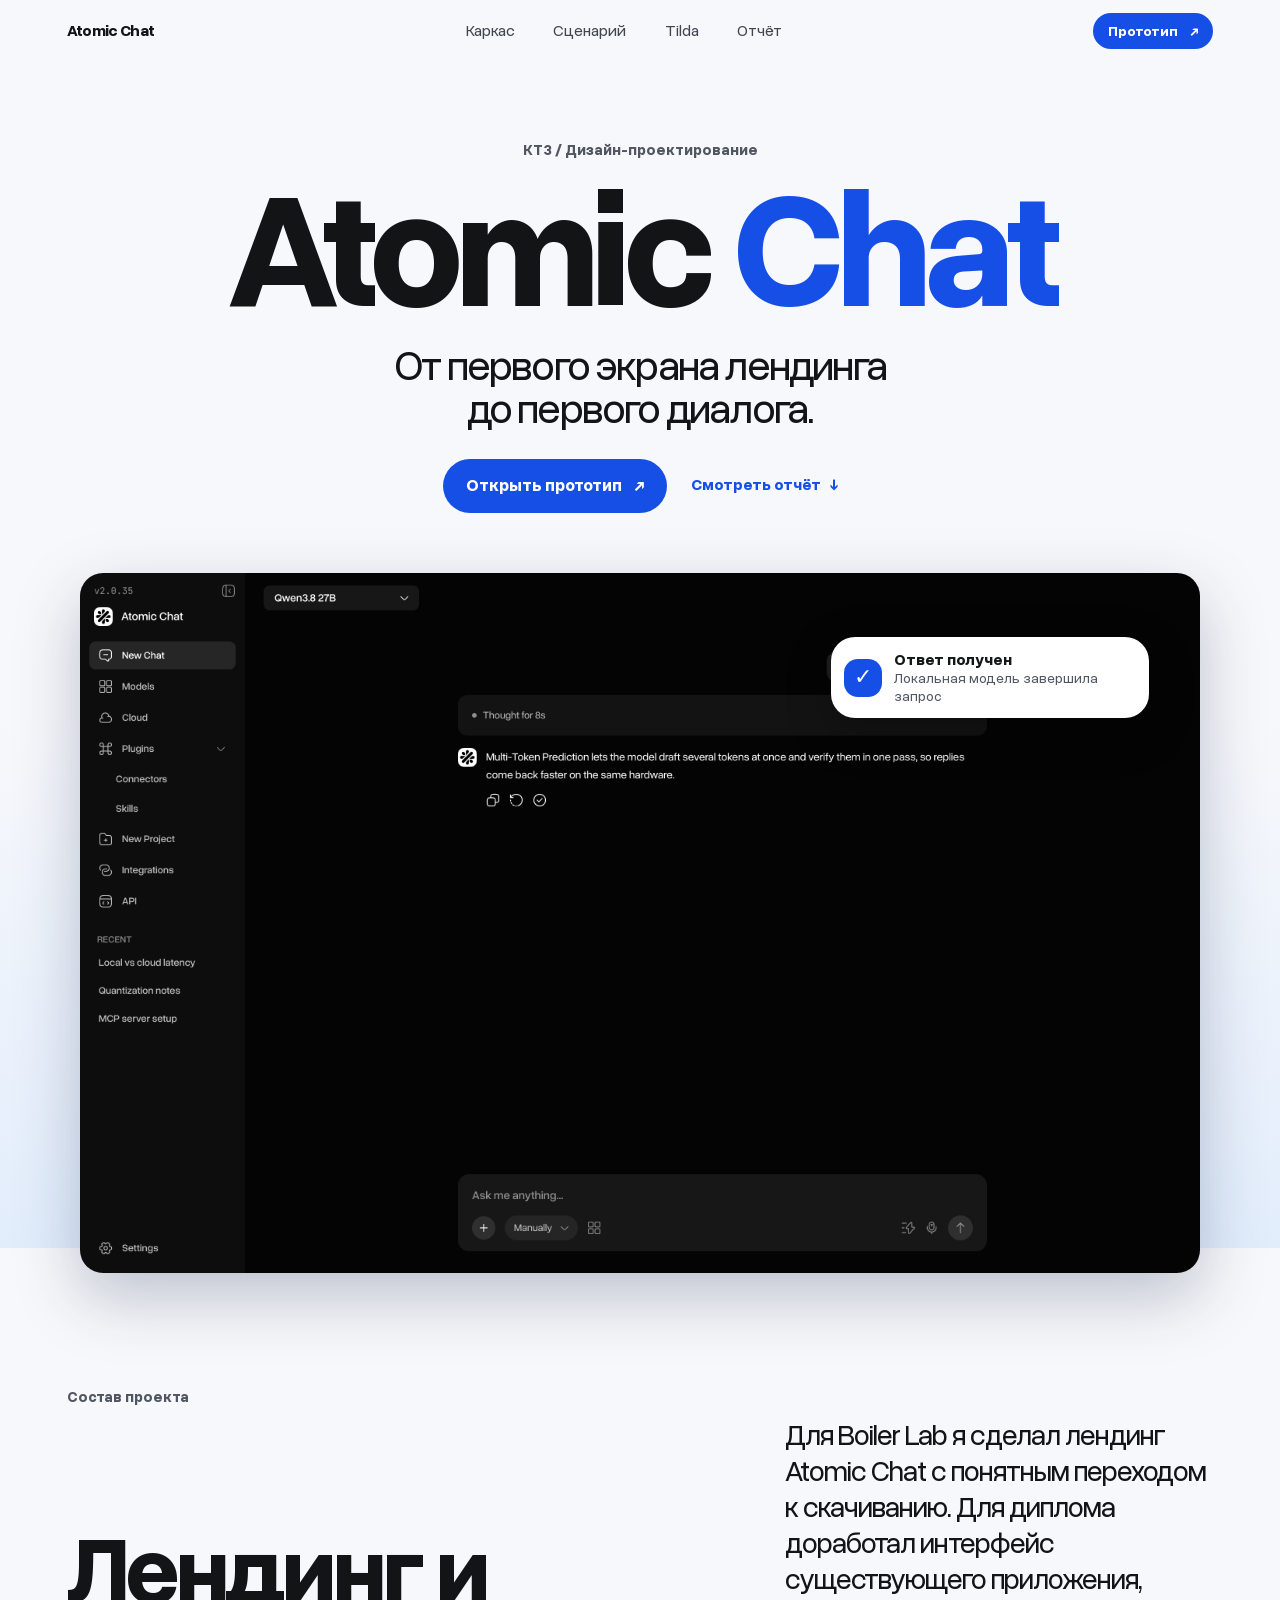
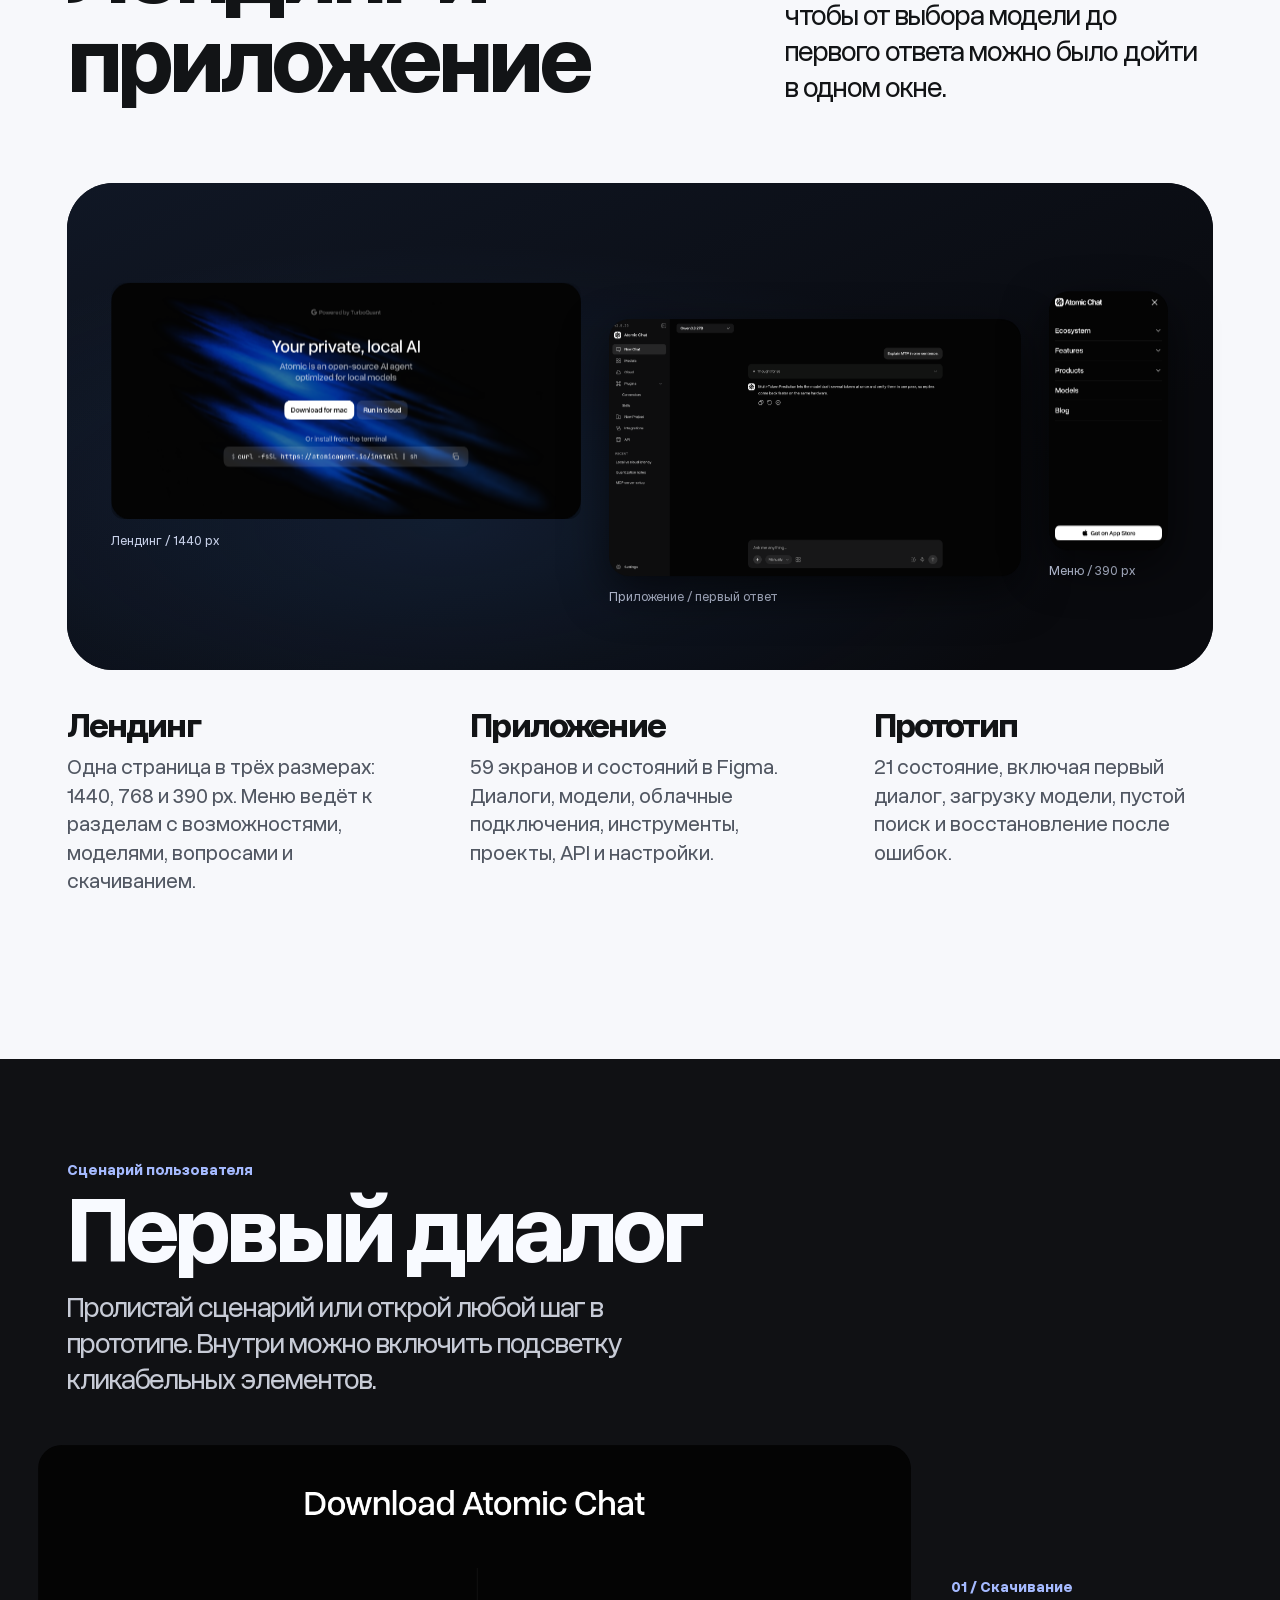
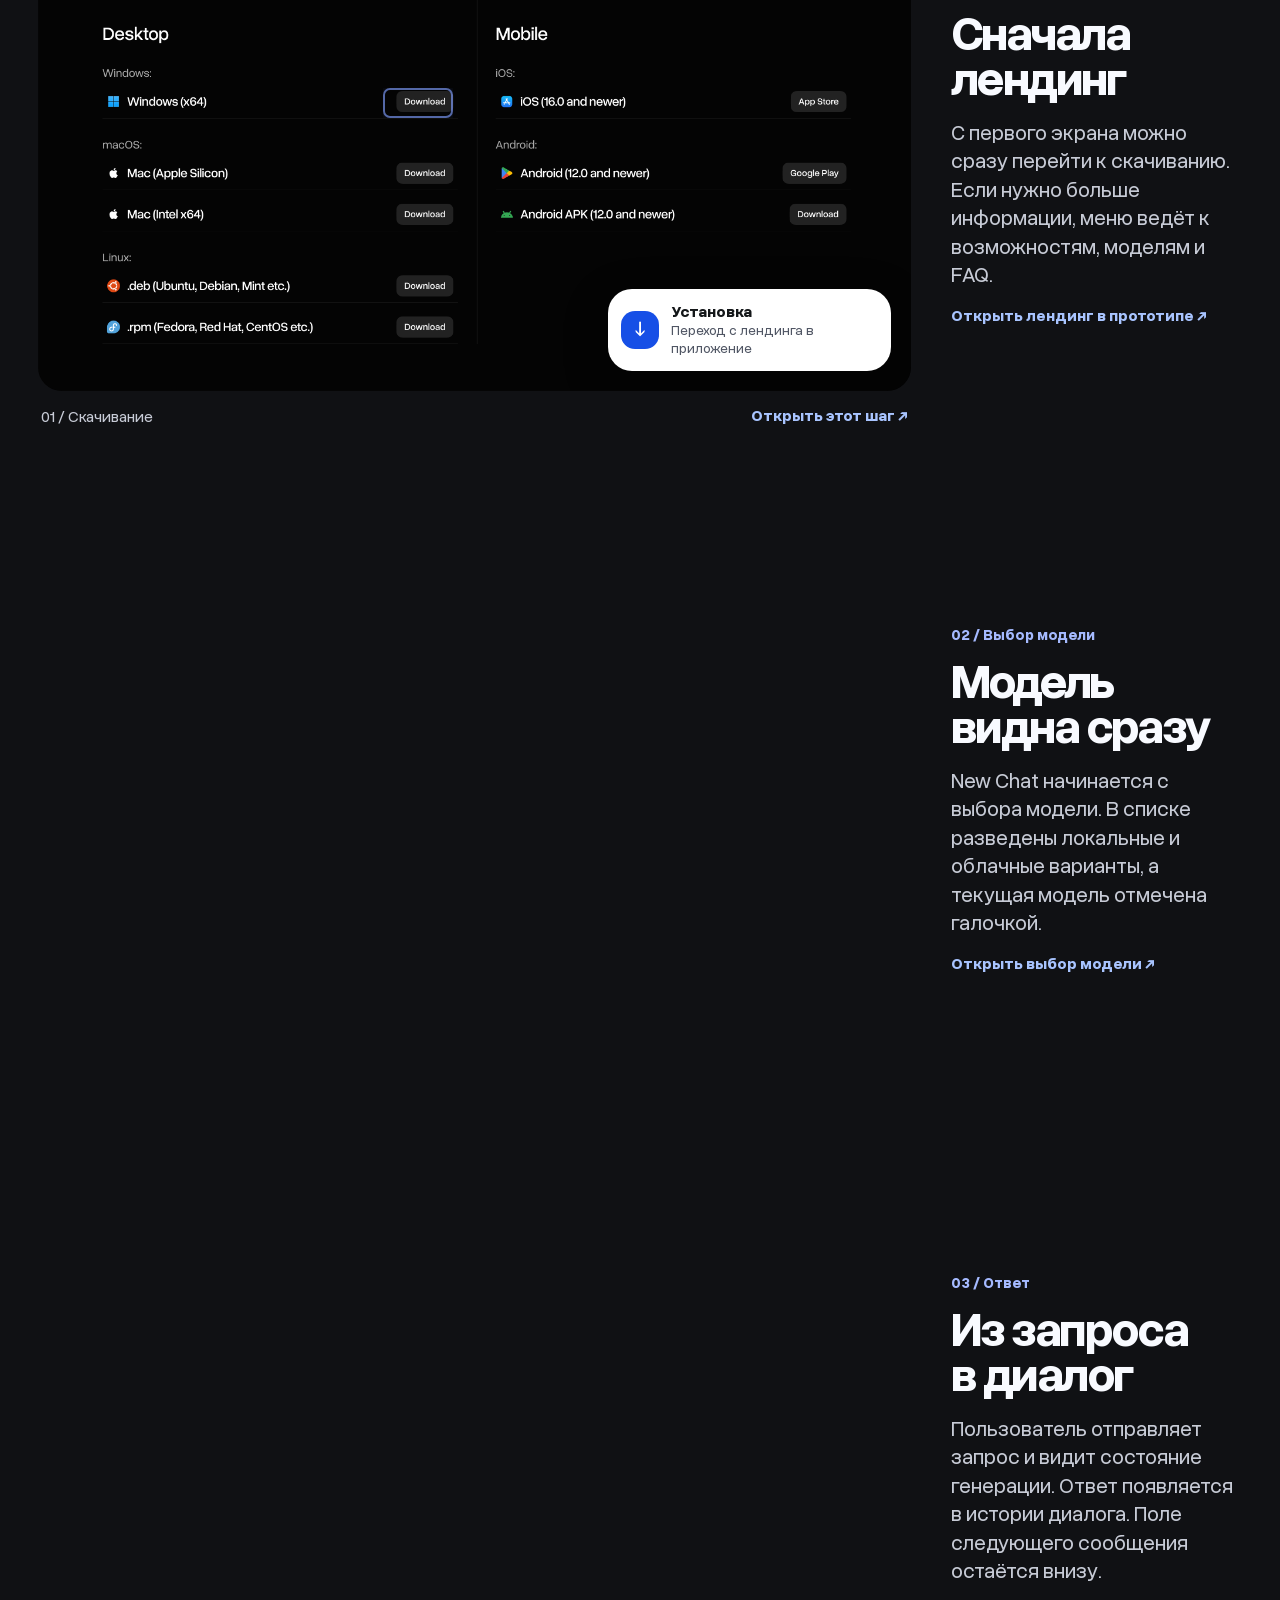
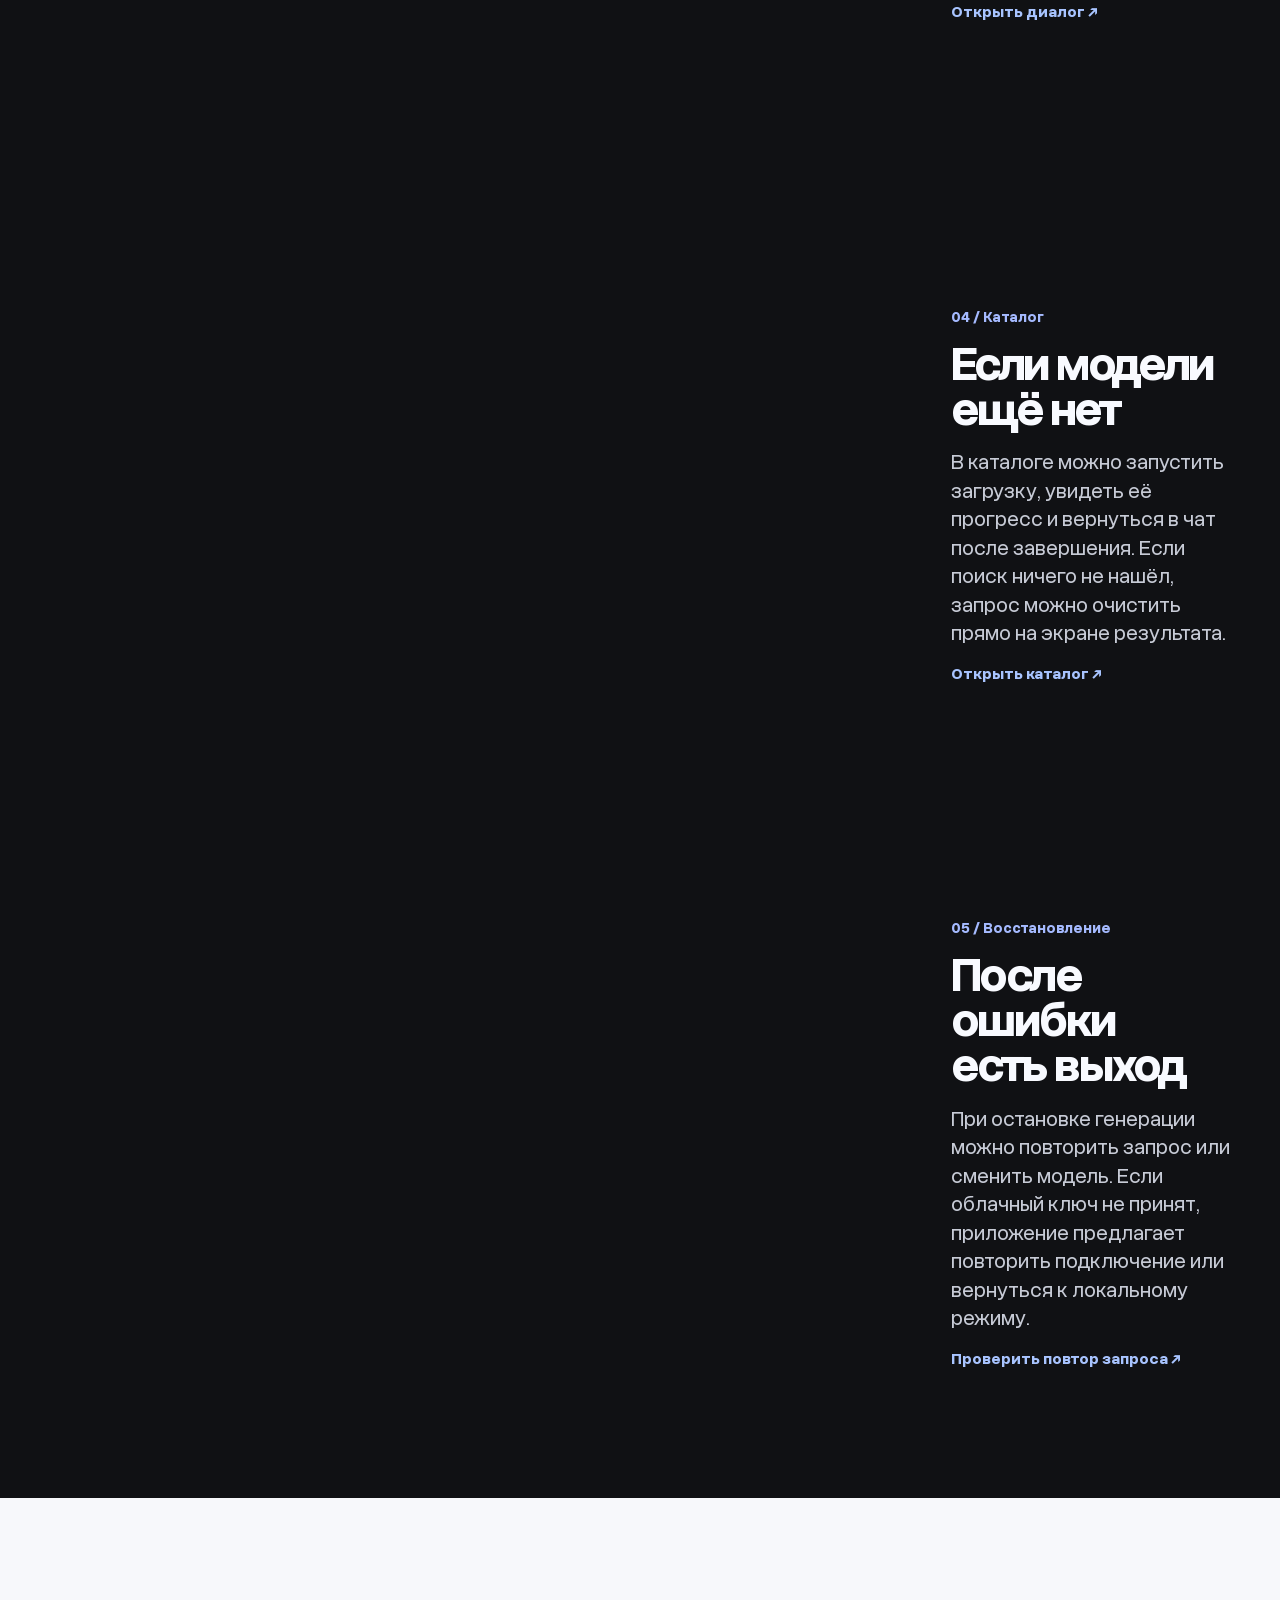
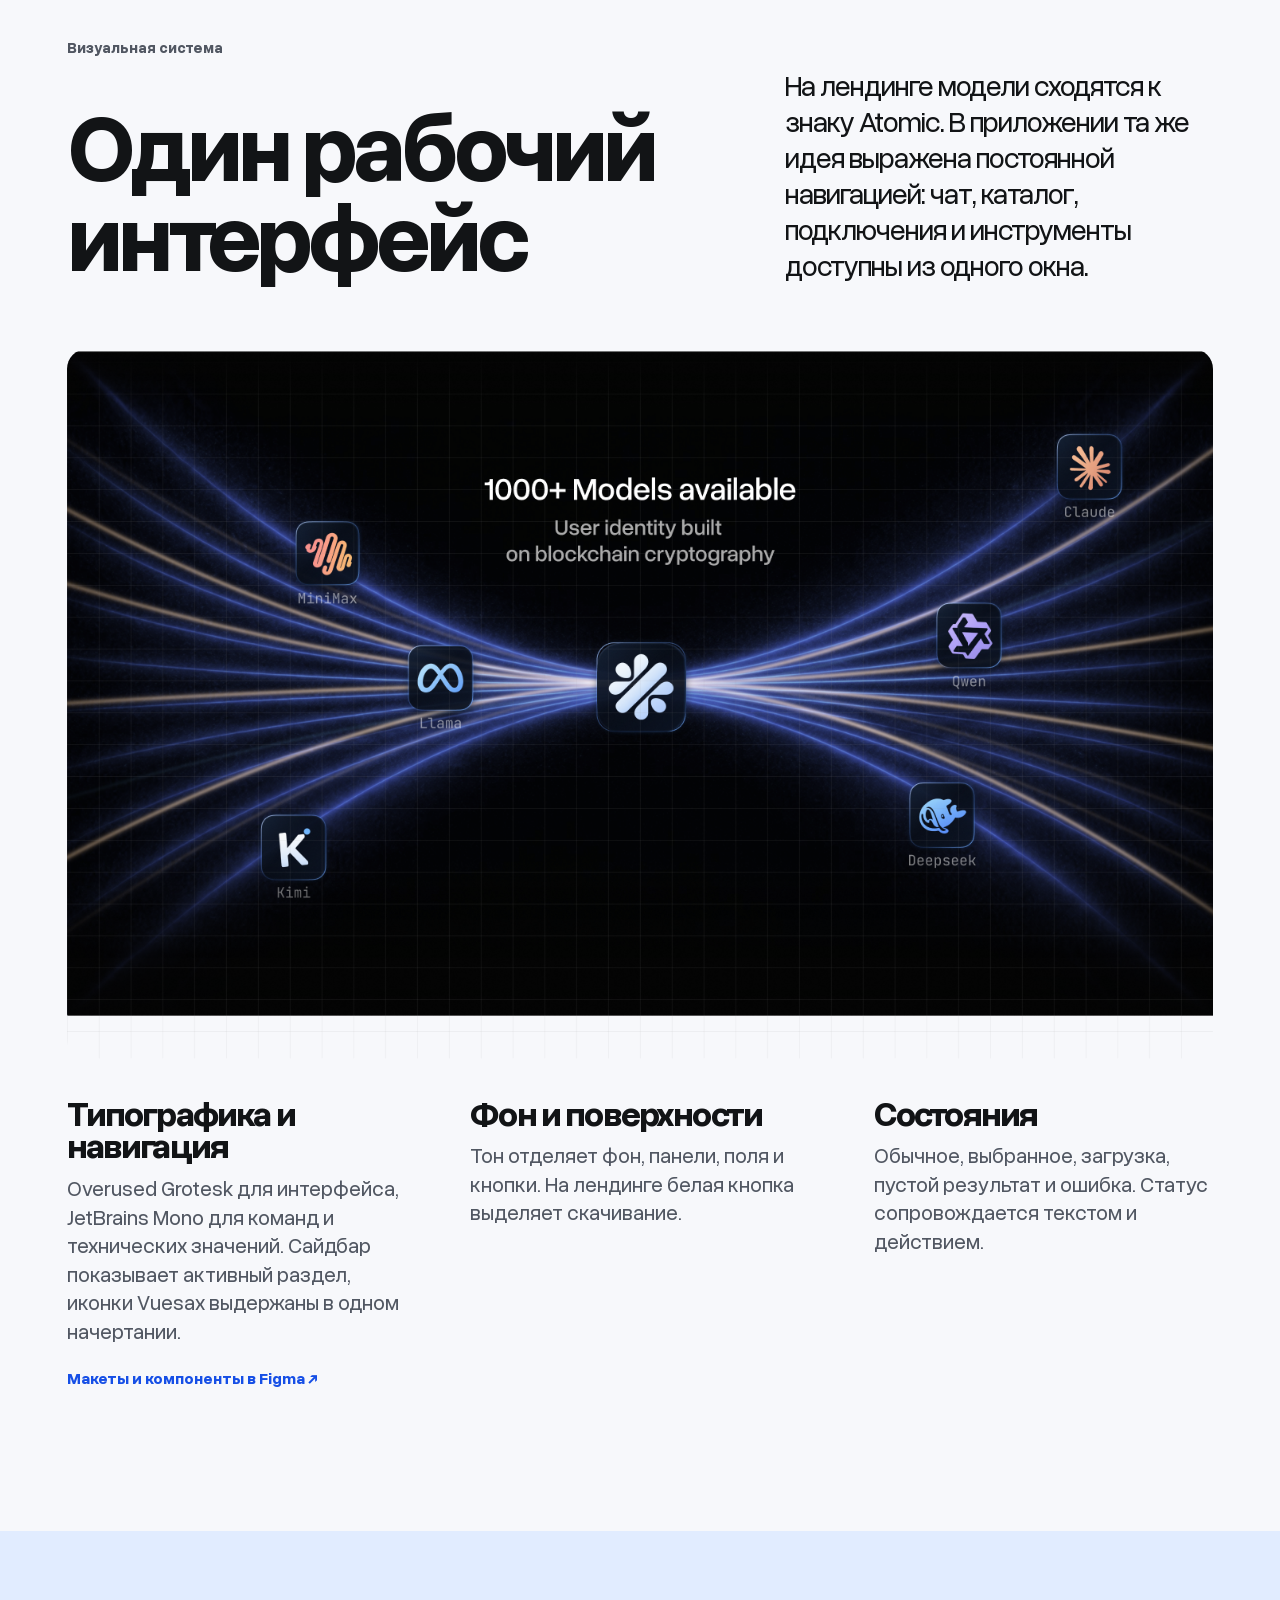
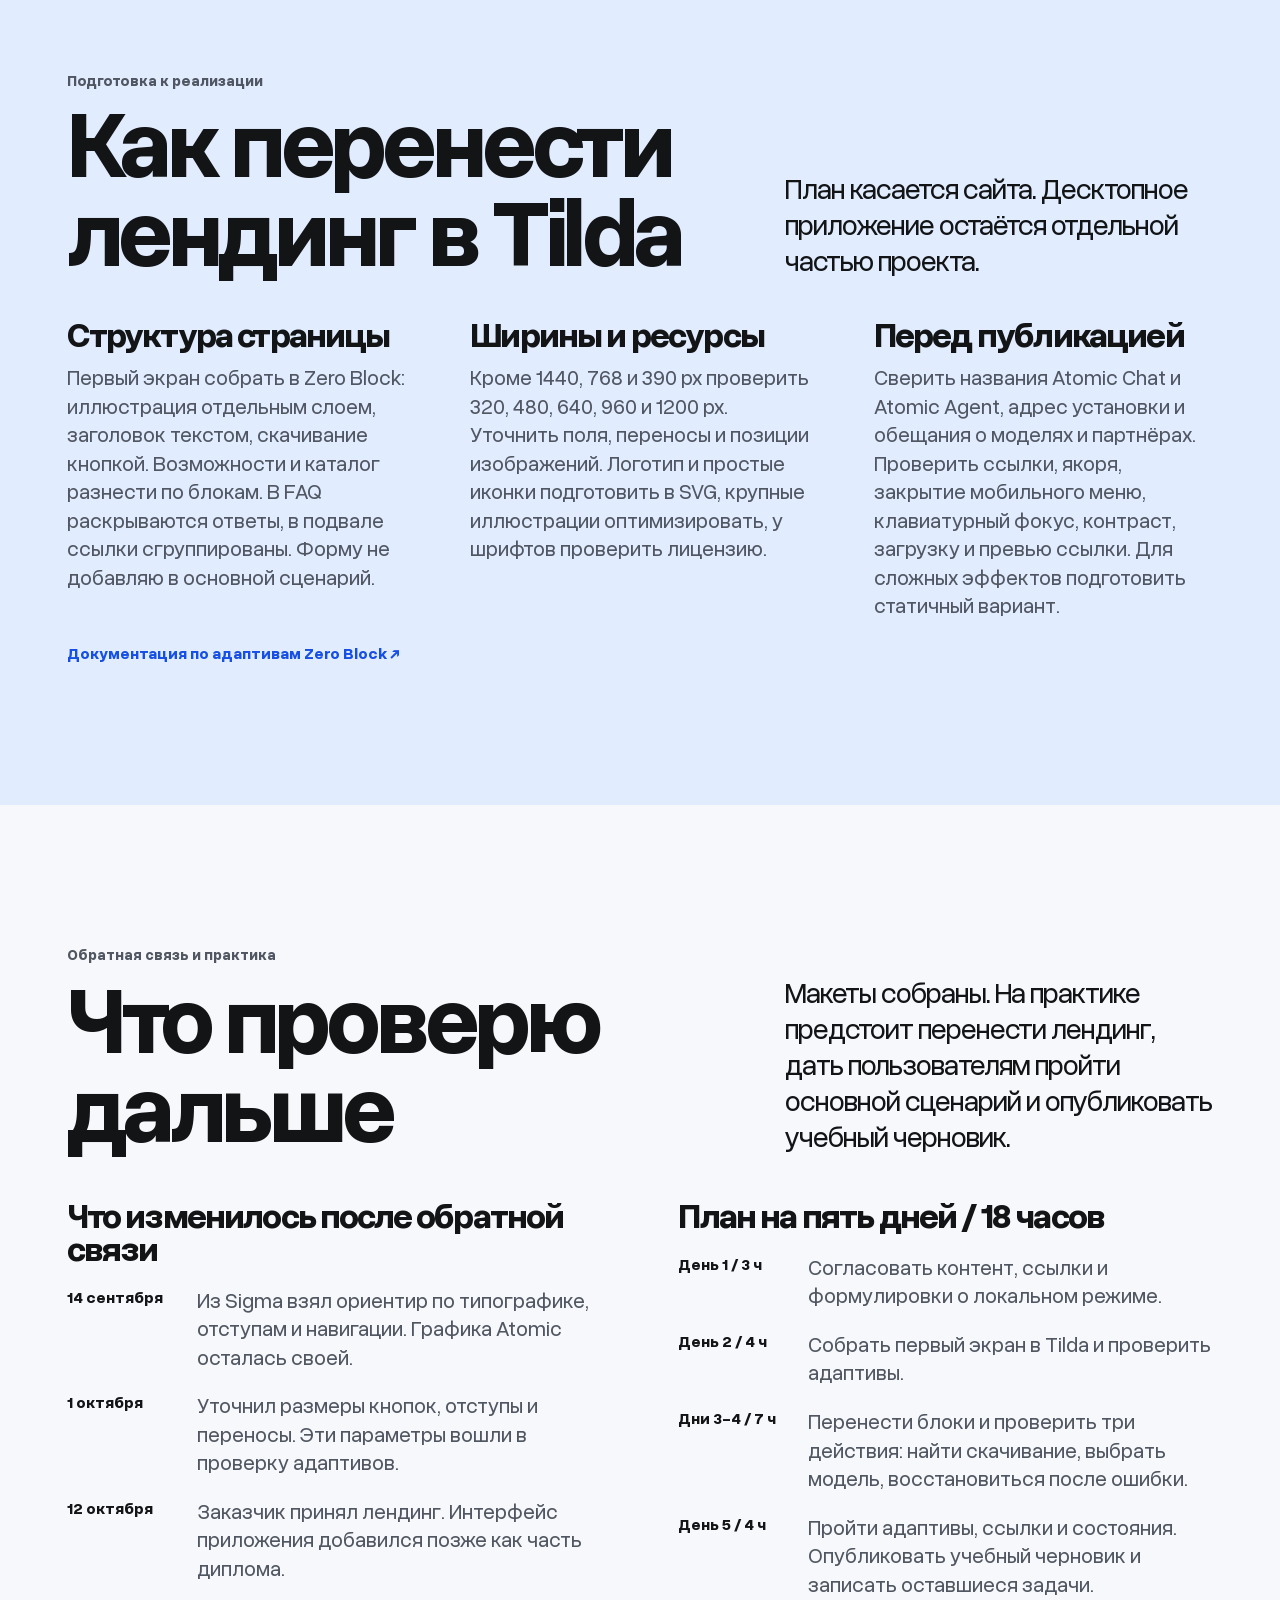
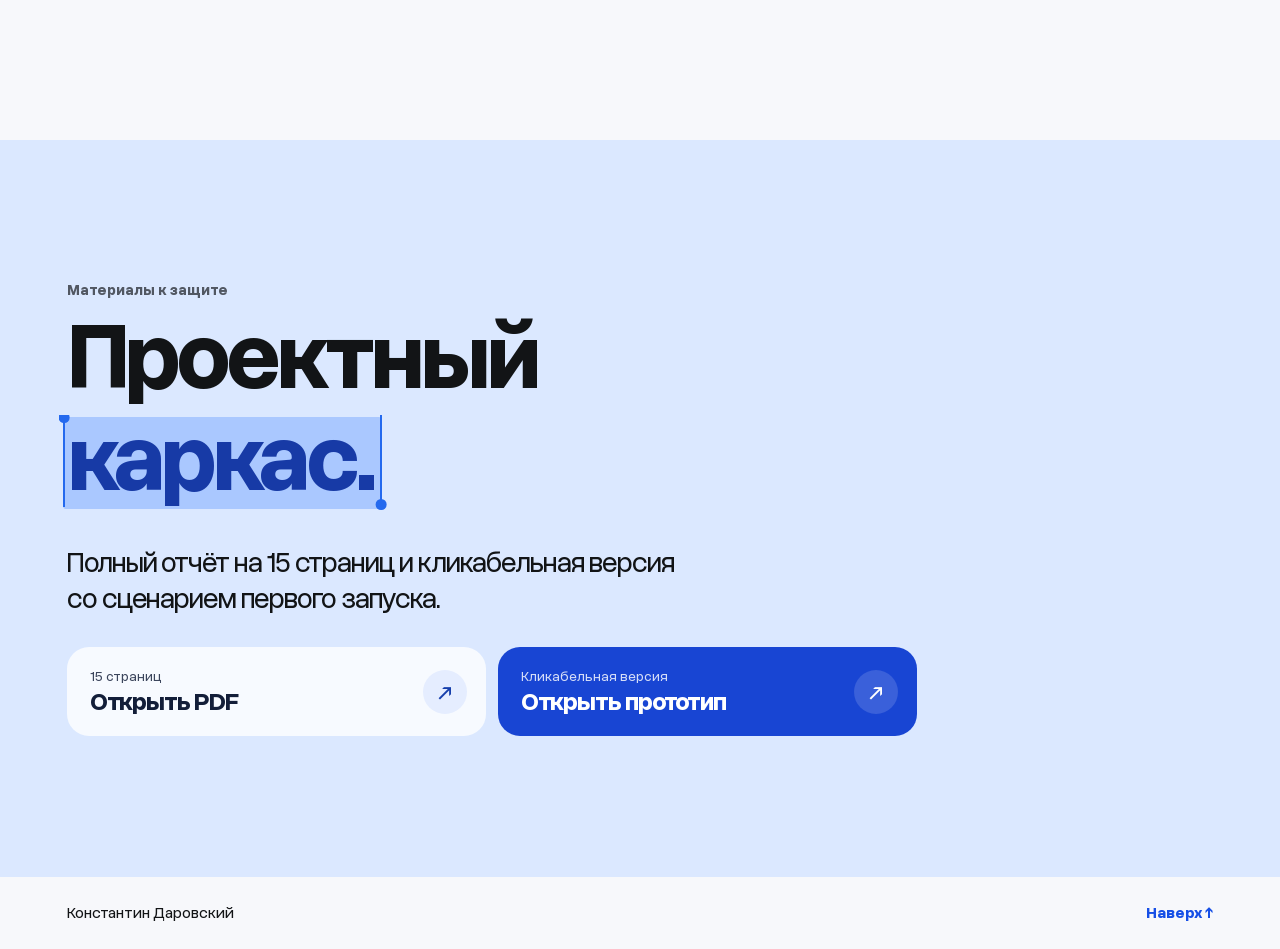
==== index.html @ bf4ca674 "Publish Atomic Chat KT3" ====
<!doctype html>
<html lang="ru">
<head>
<meta charset="utf-8">
<meta name="viewport" content="width=device-width,initial-scale=1">
<meta name="theme-color" content="#f7f8fb">
<meta name="description" content="Проектный каркас Atomic Chat. Дизайн лендинга, интерфейса и сценария первого диалога.">
<title>Atomic Chat — проектный каркас</title>
<link rel="icon" href="media/icon.png" type="image/png">
<link rel="stylesheet" href="story.css?v=3">
<script src="story.js?v=3" defer></script>
</head>
<body>
<header class="bar">
  <div class="wrap bar-inner">
    <a href="#top" class="wordmark">Atomic Chat</a>
    <nav aria-label="Главы отчёта">
      <a href="#project">Каркас</a>
      <a href="#scenario">Сценарий</a>
      <a href="#tilda">Tilda</a>
      <a href="#report">Отчёт</a>
    </nav>
    <a class="pill small" href="prototype/">Прототип <span aria-hidden="true">↗</span></a>
  </div>
  <div class="progress" aria-hidden="true"></div>
</header>
<main id="top">
  <section class="hero" aria-labelledby="hero-title">
    <div class="wrap hero-copy">
      <p class="meta">КТ3 / Дизайн-проектирование</p>
      <h1 id="hero-title"><span class="line"><span>Atomic <em>Chat</em></span></span></h1>
      <p class="hero-description">От первого экрана лендинга<br>до первого диалога.</p>
      <div class="links hero-links"><a class="pill" href="prototype/">Открыть прототип <span aria-hidden="true">↗</span></a><a class="quiet" href="#project">Смотреть отчёт <span aria-hidden="true">↓</span></a></div>
    </div>
    <figure class="hero-screen">
      <a href="prototype/assets/final-04.png" target="_blank" rel="noopener" aria-label="Открыть экран диалога в исходном размере"><img src="prototype/assets/final-04.png" width="1440" height="900" alt="Atomic Chat: выбранная модель, запрос и ответ" fetchpriority="high"></a>
      <div class="notice hero-notice" aria-hidden="true"><span class="notice-icon">✓</span><div><strong>Ответ получен</strong><span>Локальная модель завершила запрос</span></div></div>
    </figure>
  </section>

  <section class="wrap section" id="project">
    <div class="lead reveal">
      <p class="meta">Состав проекта</p>
      <h2>Лендинг и<br>приложение</h2>
      <p>Для Boiler Lab я сделал лендинг Atomic Chat с понятным переходом к скачиванию. Для диплома доработал интерфейс существующего приложения, чтобы от выбора модели до первого ответа можно было дойти в одном окне.</p>
    </div>
    <div class="composition reveal">
      <figure class="landing-plate"><img src="media/hero.png" width="1440" height="725" alt="Первый экран лендинга Atomic Chat" loading="eager"><figcaption>Лендинг / 1440 px</figcaption></figure>
      <figure class="app-plate"><img src="prototype/assets/final-04.png" width="1440" height="900" alt="Ответ в приложении Atomic Chat" loading="lazy"><figcaption>Приложение / первый ответ</figcaption></figure>
      <figure class="mobile-plate"><img src="prototype/assets/menu.png" width="390" height="844" alt="Открытое меню мобильного лендинга" loading="lazy"><figcaption>Меню / 390 px</figcaption></figure>
    </div>
    <div class="details thirds reveal">
      <div><h3>Лендинг</h3><p>Одна страница в трёх размерах: 1440, 768 и 390 px. Меню ведёт к разделам с возможностями, моделями, вопросами и скачиванием.</p></div>
      <div><h3>Приложение</h3><p>59 экранов и состояний в Figma. Диалоги, модели, облачные подключения, инструменты, проекты, API и настройки.</p></div>
      <div><h3>Прототип</h3><p>21 состояние, включая первый диалог, загрузку модели, пустой поиск и восстановление после ошибок.</p></div>
    </div>
  </section>

  <section class="screen-story" id="scenario" aria-labelledby="scenario-title">
    <div class="wrap scenario-intro reveal"><p class="meta">Сценарий пользователя</p><h2 id="scenario-title">Первый диалог</h2><p>Пролистай сценарий или открой любой шаг в прототипе. Внутри можно включить подсветку кликабельных элементов.</p></div>
    <div class="story-grid">
      <div class="sticky-stage">
        <figure class="stage" data-scene="install">
          <a id="screen-link" href="media/download.png" target="_blank" rel="noopener" aria-label="Открыть экран в исходном размере"><img id="story-screen" src="media/download.png" width="1440" height="900" alt="Блок установки Atomic Chat"></a>
          <div class="scene-focus" aria-hidden="true"></div>
          <div class="scene-signal" aria-hidden="true"></div>
          <div class="notice story-notice" id="story-notice" aria-hidden="true"><span class="notice-icon" id="story-icon">↓</span><div><strong id="story-notice-title">Установка</strong><span id="story-notice-text">Переход с лендинга в приложение</span></div></div>
        </figure>
        <div class="stage-footer"><p id="stage-label">01 / Скачивание</p><a href="prototype/" class="quiet" id="stage-link">Открыть этот шаг ↗</a></div>
      </div>
      <div class="beats">
        <article class="beat" data-scene="install">
          <p class="meta">01 / Скачивание</p><h3>Сначала<br>лендинг</h3><p>С первого экрана можно сразу перейти к скачиванию. Если нужно больше информации, меню ведёт к возможностям, моделям и FAQ.</p><img class="mobile-scene" src="media/download.png" alt="Блок установки" loading="lazy"><a class="quiet" href="prototype/">Открыть лендинг в прототипе ↗</a>
        </article>
        <article class="beat" data-scene="model">
          <p class="meta">02 / Выбор модели</p><h3>Модель<br>видна сразу</h3><p>New Chat начинается с выбора модели. В списке разведены локальные и облачные варианты, а текущая модель отмечена галочкой.</p><img class="mobile-scene" src="prototype/assets/final-02.png" alt="Список моделей" loading="lazy"><a class="quiet" href="prototype/?step=02">Открыть выбор модели ↗</a>
        </article>
        <article class="beat" data-scene="answer">
          <p class="meta">03 / Ответ</p><h3>Из запроса<br>в диалог</h3><p>Пользователь отправляет запрос и видит состояние генерации. Ответ появляется в истории диалога. Поле следующего сообщения остаётся внизу.</p><img class="mobile-scene" src="prototype/assets/final-04.png" alt="Диалог после получения ответа" loading="lazy"><a class="quiet" href="prototype/?step=04">Открыть диалог ↗</a>
        </article>
        <article class="beat" data-scene="catalog">
          <p class="meta">04 / Каталог</p><h3>Если модели<br>ещё нет</h3><p>В каталоге можно запустить загрузку, увидеть её прогресс и вернуться в чат после завершения. Если поиск ничего не нашёл, запрос можно очистить прямо на экране результата.</p><img class="mobile-scene" src="prototype/assets/final-1.png" alt="Прогресс загрузки модели" loading="lazy"><a class="quiet" href="prototype/?step=06">Открыть каталог ↗</a>
        </article>
        <article class="beat" data-scene="error">
          <p class="meta">05 / Восстановление</p><h3>После ошибки<br>есть выход</h3><p>При остановке генерации можно повторить запрос или сменить модель. Если облачный ключ не принят, приложение предлагает повторить подключение или вернуться к локальному режиму.</p><img class="mobile-scene" src="prototype/assets/final-05.png" alt="Ошибка генерации и варианты восстановления" loading="lazy"><a class="quiet" href="prototype/?step=05">Проверить повтор запроса ↗</a>
        </article>
      </div>
    </div>
  </section>

  <section class="wrap section system" id="system">
    <div class="lead reveal"><p class="meta">Визуальная система</p><h2>Один рабочий<br>интерфейс</h2><p>На лендинге модели сходятся к знаку Atomic. В приложении та же идея выражена постоянной навигацией: чат, каталог, подключения и инструменты доступны из одного окна.</p></div>
    <figure class="reveal system-image"><img src="media/concept.png" width="1440" height="891" alt="Модели вокруг знака Atomic Chat" loading="lazy"></figure>
    <div class="details thirds reveal">
      <div><h3>Типографика и навигация</h3><p>Overused Grotesk для интерфейса, JetBrains Mono для команд и технических значений. Сайдбар показывает активный раздел, иконки Vuesax выдержаны в одном начертании.</p></div>
      <div><h3>Фон и поверхности</h3><p>Тон отделяет фон, панели, поля и кнопки. На лендинге белая кнопка выделяет скачивание.</p></div>
      <div><h3>Состояния</h3><p>Обычное, выбранное, загрузка, пустой результат и ошибка. Статус сопровождается текстом и действием.</p></div>
    </div>
    <a class="quiet" href="https://www.figma.com/design/ORqzIhcBUxW2lnEen9ymcQ/Untitled?node-id=51-25780" target="_blank" rel="noopener">Макеты и компоненты в Figma ↗</a>
  </section>

  <section class="tilda" id="tilda">
    <div class="wrap section">
      <div class="lead reveal"><p class="meta">Подготовка к реализации</p><h2>Как перенести<br>лендинг в Tilda</h2><p>План касается сайта. Десктопное приложение остаётся отдельной частью проекта.</p></div>
      <div class="details thirds reveal">
        <div><h3>Структура страницы</h3><p>Первый экран собрать в Zero Block: иллюстрация отдельным слоем, заголовок текстом, скачивание кнопкой. Возможности и каталог разнести по блокам. В FAQ раскрываются ответы, в подвале ссылки сгруппированы. Форму не добавляю в основной сценарий.</p></div>
        <div><h3>Ширины и ресурсы</h3><p>Кроме 1440, 768 и 390 px проверить 320, 480, 640, 960 и 1200 px. Уточнить поля, переносы и позиции изображений. Логотип и простые иконки подготовить в SVG, крупные иллюстрации оптимизировать, у шрифтов проверить лицензию.</p></div>
        <div><h3>Перед публикацией</h3><p>Сверить названия Atomic Chat и Atomic Agent, адрес установки и обещания о моделях и партнёрах. Проверить ссылки, якоря, закрытие мобильного меню, клавиатурный фокус, контраст, загрузку и превью ссылки. Для сложных эффектов подготовить статичный вариант.</p></div>
      </div>
      <a class="quiet" href="https://www.help.tilda.cc/zero/advanced" target="_blank" rel="noopener">Документация по адаптивам Zero Block ↗</a>
    </div>
  </section>

  <section class="wrap section" id="practice">
    <div class="lead reveal"><p class="meta">Обратная связь и практика</p><h2>Что проверю<br>дальше</h2><p>Макеты собраны. На практике предстоит перенести лендинг, дать пользователям пройти основной сценарий и опубликовать учебный черновик.</p></div>
    <div class="practice-grid reveal">
      <div><h3>Что изменилось после обратной связи</h3><dl class="timeline"><div><dt>14 сентября</dt><dd>Из Sigma взял ориентир по типографике, отступам и навигации. Графика Atomic осталась своей.</dd></div><div><dt>1 октября</dt><dd>Уточнил размеры кнопок, отступы и переносы. Эти параметры вошли в проверку адаптивов.</dd></div><div><dt>12 октября</dt><dd>Заказчик принял лендинг. Интерфейс приложения добавился позже как часть диплома.</dd></div></dl></div>
      <div><h3>План на пять дней / 18 часов</h3><dl class="timeline"><div><dt>День 1 / 3 ч</dt><dd>Согласовать контент, ссылки и формулировки о локальном режиме.</dd></div><div><dt>День 2 / 4 ч</dt><dd>Собрать первый экран в Tilda и проверить адаптивы.</dd></div><div><dt>Дни 3–4 / 7 ч</dt><dd>Перенести блоки и проверить три действия: найти скачивание, выбрать модель, восстановиться после ошибки.</dd></div><div><dt>День 5 / 4 ч</dt><dd>Пройти адаптивы, ссылки и состояния. Опубликовать учебный черновик и записать оставшиеся задачи.</dd></div></dl></div>
    </div>
  </section>

  <section class="end" id="report">
    <div class="wrap section reveal">
      <p class="meta">Материалы к защите</p><h2><span class="end-line"><span>Проектный</span></span><span class="end-line"><mark><span>каркас.</span><i aria-hidden="true"></i><b aria-hidden="true"></b></mark></span></h2>
      <p>Полный отчёт на 15 страниц и кликабельная версия со сценарием первого запуска.</p>
      <div class="end-actions">
        <a class="end-action" href="atomic-kt3.pdf" target="_blank" rel="noopener"><span><small>15 страниц</small><strong>Открыть PDF</strong></span><span class="action-arrow" aria-hidden="true">↗</span></a>
        <a class="end-action primary-action" href="prototype/"><span><small>Кликабельная версия</small><strong>Открыть прототип</strong></span><span class="action-arrow" aria-hidden="true">↗</span></a>
      </div>
    </div>
  </section>
</main>
<footer class="wrap footer"><span>Константин Даровский</span><a class="quiet" href="#top">Наверх ↑</a></footer>
</body>
</html>
---- story.css ----
@font-face{font-family:Overused;src:url("media/overused.ttf") format("truetype");font-display:swap;font-weight:400}
@font-face{font-family:Overused;src:url("media/overused-bold.ttf") format("truetype");font-display:swap;font-weight:700}
:root{--ink:#121416;--muted:#515762;--paper:#f7f8fb;--blue:#164fe6;--light-blue:#dceaff;--gutter:clamp(20px,5.2vw,88px);--ease:cubic-bezier(.22,.75,.18,1);font-family:Overused,Arial,sans-serif;color:var(--ink);background:var(--paper);scroll-behavior:smooth}
*{box-sizing:border-box}
body{margin:0}
img{display:block;width:100%;height:auto}
a{color:inherit;text-decoration:none}
a:focus-visible{outline:3px solid #4d7eff;outline-offset:5px}
p,h1,h2,h3,figure,dl,dd{margin:0}
section[id]{scroll-margin-top:70px}
.wrap{width:min(100%,1510px);padding-inline:var(--gutter);margin-inline:auto}
.bar{position:sticky;top:0;z-index:10;background:#f7f8fbe8;backdrop-filter:blur(16px)}
.bar-inner{min-height:62px;display:flex;align-items:center;justify-content:space-between;gap:16px}
.bar nav{display:flex;gap:clamp(16px,3vw,44px);color:#404752}
.wordmark{font-weight:700;letter-spacing:-.04em;white-space:nowrap}
.progress{position:absolute;inset:auto 0 0;height:3px;background:#2369ff;transform:scaleX(var(--progress,0));transform-origin:left}
.pill{display:inline-flex;align-items:center;justify-content:center;gap:12px;min-height:54px;padding:10px 23px;border-radius:999px;background:var(--blue);color:#fff;font-size:17px;font-weight:700;white-space:nowrap;transition:background .2s,box-shadow .25s}
.pill:hover{background:#0a3dce;box-shadow:0 7px 20px #1c51dc30}
.pill.small{min-height:36px;padding:6px 15px;font-size:14px}
.quiet{display:inline-flex;align-items:center;gap:9px;color:var(--blue);font-weight:700;line-height:1.3}
.quiet:hover,.bar nav a:hover{text-decoration:underline;text-underline-offset:.24em}
.hero{text-align:center;background:linear-gradient(#f7f8fb 55%,#e2edfc)}
.hero-copy{padding-block:clamp(62px,6.2vw,98px) 25px}
.meta{font-size:15px;line-height:1.2;font-weight:700;color:var(--muted)}
h1,h2,h3{letter-spacing:-.052em;font-weight:700;line-height:.93}
h1{font-size:clamp(62px,13vw,210px);margin-top:9px;white-space:nowrap}
h1 em{font-style:normal;color:var(--blue)}
.line{display:block;overflow:hidden;padding-block:.04em .1em}
.line>span{display:block;animation:rise 1.1s var(--ease) both}
@keyframes rise{from{transform:translateY(108%)}to{transform:translateY(0)}}
.hero-description{font-size:clamp(23px,3.3vw,54px);letter-spacing:-.043em;line-height:1.01;animation:enter .85s .2s var(--ease) both}
.links{display:flex;align-items:center;flex-wrap:wrap;gap:16px 24px}
.hero-links{justify-content:center;margin-top:27px;animation:enter .85s .34s var(--ease) both}
@keyframes enter{from{opacity:0;transform:translateY(24px)}to{opacity:1;transform:translateY(0)}}
.hero-screen{position:relative;width:min(1120px,calc(100% - 2 * var(--gutter)));margin:10px auto 0;transform:translateY(25px);animation:screen-in 1.15s .35s var(--ease) both}
.hero-screen img,.stage img{border-radius:clamp(13px,1.8vw,24px);background:#090909}
.hero-screen img{box-shadow:0 24px 65px #17254842}
@keyframes screen-in{from{opacity:0;transform:translateY(45px) scale(.965)}to{opacity:1;transform:translateY(25px) scale(1)}}
.notice{display:flex;align-items:center;gap:12px;width:max-content;max-width:90%;padding:13px 20px 13px 13px;border-radius:24px;background:#fff;color:#141719;text-align:left;box-shadow:0 14px 45px #0004;font-size:14px;line-height:1.26}
.notice strong,.notice div span{display:block}.notice strong{font-size:16px}.notice div span{color:#505664}
.notice-icon{display:grid;place-items:center;flex:0 0 38px;height:38px;border-radius:14px;background:var(--blue);color:white;font-size:22px}
.hero-notice{position:absolute;right:clamp(12px,4vw,65px);top:clamp(14px,5vw,73px);animation:notify .7s 1.15s var(--ease) both}
@keyframes notify{from{opacity:0;transform:translateY(-20px) scale(.9)}to{opacity:1;transform:none}}
.section{padding-block:clamp(79px,11vw,160px)}
.lead{display:grid;grid-template-columns:1.2fr .8fr;gap:12px clamp(26px,6vw,100px);align-items:end}
.lead .meta{grid-column:1/-1}
h2{font-size:clamp(46px,7.5vw,115px)}
.lead>p:last-child,.scenario-intro>p:last-child,.end p:not(.meta){font-size:clamp(19px,2.25vw,32px);line-height:1.25;letter-spacing:-.035em;max-width:615px}
.composition{display:grid;grid-template-columns:minmax(0,5fr) minmax(132px,1.3fr);align-items:center;gap:clamp(14px,4vw,70px);margin-top:clamp(32px,6vw,80px)}
.composition img,.system-image img{border-radius:clamp(10px,1.6vw,20px)}
figcaption{font-size:14px;color:var(--muted);margin-top:8px}
.details{display:grid;gap:25px clamp(20px,5vw,80px);margin-block:40px 22px}
.thirds{grid-template-columns:repeat(3,minmax(0,1fr))}
.details h3,.practice-grid h3{font-size:clamp(23px,2.75vw,39px);margin-bottom:11px}
.details p,.practice-grid dd{font-size:clamp(17px,1.65vw,23px);line-height:1.35;color:var(--muted)}
.screen-story{background:#101114;color:#f8faff;padding-block:clamp(60px,8vw,125px) 30px}
.scenario-intro{margin-bottom:30px}.screen-story .meta{color:#a5baff}.scenario-intro h2{margin-block:8px 14px}.scenario-intro>p:last-child{color:#c7cbd6}
.story-grid{max-width:1700px;margin:auto;padding-inline:clamp(20px,3vw,55px);display:grid;grid-template-columns:minmax(0,3fr) minmax(240px,1fr);gap:clamp(24px,3.1vw,60px);align-items:start}
.sticky-stage{position:sticky;top:clamp(75px,14vh,150px);padding-block:17px;align-self:start}
.stage{position:relative;isolation:isolate;background:#080809;border-radius:24px}
.stage img{aspect-ratio:16/10;object-fit:contain}
.stage img.swap{animation:swap .55s var(--ease) both}
@keyframes swap{from{opacity:.15;transform:scale(.98)}to{opacity:1;transform:scale(1)}}
.story-notice{position:absolute;right:20px;bottom:20px;pointer-events:none}.story-notice.pop{animation:notify .58s .10s var(--ease) both}
.stage-footer{display:flex;align-items:center;justify-content:space-between;gap:12px;padding:15px 3px;color:#c7cbd6}
.screen-story .quiet{color:#a8c4ff}
.beat{min-height:clamp(460px,72vh,760px);display:flex;flex-direction:column;justify-content:center;gap:16px;padding-block:30px}
.beat h3{font-size:clamp(34px,3.8vw,58px)}
.beat>p:not(.meta){color:#c7cbd6;font-size:clamp(17px,1.65vw,22px);line-height:1.35}
.mobile-scene{display:none}
.system-image{margin-top:clamp(36px,5vw,70px)}
.tilda{background:#e1ecff}
.practice-grid{display:grid;grid-template-columns:1fr 1fr;gap:clamp(25px,6vw,90px);margin-top:45px}
.timeline div{display:grid;grid-template-columns:115px 1fr;gap:15px;margin-top:20px}.timeline dt{font-weight:700}
.end{background:#e1ecff}.end .meta{margin-bottom:14px}.end mark{background:#bdd6ff;color:#133eb9;padding:0 .09em .035em;border-radius:.05em}.end p:not(.meta){margin-block:23px}.footer{display:flex;justify-content:space-between;gap:18px;padding-block:25px}
.reveal.revealed{animation:enter .76s var(--ease) both}
@media(max-width:800px){
  .bar nav{display:none}.hero-copy{padding-top:62px}.hero-screen{width:calc(100% - 30px)}
  .lead,.practice-grid{grid-template-columns:1fr}.lead{gap:13px}.thirds{grid-template-columns:1fr}.details{gap:22px;margin-top:30px}
  .story-grid{display:block;padding-inline:var(--gutter)}.sticky-stage{display:none}.mobile-scene{display:block;border-radius:12px;aspect-ratio:16/10;object-fit:contain;background:#090909}
  .beat{min-height:0;padding-block:27px 36px}.beat h3 br{display:none}.beat h3{font-size:40px}
  .hero-notice{top:auto;bottom:12px;right:10px}.notice{font-size:12px;padding:8px 12px 8px 8px;gap:7px;border-radius:16px}.notice strong{font-size:13px}.notice-icon{flex-basis:28px;height:28px;font-size:16px;border-radius:10px}
}
@media(max-width:420px){h1{font-size:clamp(48px,14vw,62px)}.composition{grid-template-columns:2fr 1fr;gap:10px}.timeline div{grid-template-columns:85px 1fr;gap:10px}.pill{min-height:47px;padding-inline:15px;font-size:15px}.links{gap:12px}.hero-links .quiet{font-size:15px}}
@media(prefers-reduced-motion:reduce){*,*::before,*::after{animation:none!important;transition:none!important;scroll-behavior:auto!important}.hero-screen{transform:none}}

.composition{
  --drift:0px;
  position:relative;isolation:isolate;grid-template-columns:1.14fr 1fr .29fr;
  align-items:center;gap:clamp(12px,2.2vw,34px);padding:clamp(19px,3.5vw,51px);
  min-height:clamp(260px,38vw,600px);border-radius:clamp(20px,3.6vw,48px);
  background:#0a0d15;color:#f6f8ff;
}
.composition::before{
  content:"";position:absolute;inset:0;z-index:-1;border-radius:inherit;
  background:radial-gradient(ellipse at 33% 70%,#254b843d,transparent 58%),linear-gradient(155deg,#101725,#090a0e 72%);
}
.composition figure{min-width:0}
.composition img{background:#040404;box-shadow:0 16px 45px #0009}
.composition figcaption{color:#c8d1e9;font-size:13px;margin-top:12px}
.landing-plate{translate:0 calc(var(--drift) * -.45)}
.app-plate{translate:0 calc(21px + var(--drift) * .65)}
.mobile-plate{translate:0 calc(-14px + var(--drift))}
.composition.revealed{animation:none}
.composition.revealed .landing-plate img{animation:plate-unfold .95s var(--ease) both}
.composition.revealed .app-plate img{animation:plate-slide 1s .13s var(--ease) both}
.composition.revealed .mobile-plate img{animation:phone-enter .95s .29s var(--ease) both}
@keyframes plate-unfold{from{clip-path:inset(0 100% 0 0 round 12px);transform:translateX(-16px)}to{clip-path:inset(0 0 0 0 round 12px);transform:none}}
@keyframes plate-slide{from{opacity:.3;transform:translate(28px,24px) scale(.95)}to{opacity:1;transform:none}}
@keyframes phone-enter{from{opacity:.25;transform:translateY(42px) rotate(5deg)}to{opacity:1;transform:none}}

.stage{overflow:hidden;--frame-ease:cubic-bezier(.2,.77,.2,1)}
#screen-link{display:block}
.stage img{background:#040404}
.stage img.outgoing{position:absolute;inset:0;pointer-events:none;animation:frame-out .48s ease both}
@keyframes frame-out{to{opacity:0;transform:scale(1.015)}}
.stage[data-scene="install"] img.swap{animation:install-in .85s var(--frame-ease) both}
.stage[data-scene="model"] img.swap{animation:model-in .66s var(--frame-ease) both}
.stage[data-scene="answer"] img.swap{animation:answer-in .78s var(--frame-ease) both}
.stage[data-scene="catalog"] img.swap{animation:catalog-in .68s var(--frame-ease) both}
.stage[data-scene="error"] img.swap{animation:error-in .65s var(--frame-ease) both}
@keyframes install-in{from{opacity:.45;clip-path:inset(12% 9% 12% 9%);transform:translateY(18px) scale(.98)}to{clip-path:inset(0);transform:none}}
@keyframes model-in{from{opacity:.42;transform:translateX(22px) scale(1.025);transform-origin:26% 18%}to{transform:none}}
@keyframes answer-in{from{opacity:.32;clip-path:inset(0 0 28% 0);transform:translateY(16px)}to{clip-path:inset(0);transform:none}}
@keyframes catalog-in{from{opacity:.5;transform:translateX(-26px)}to{transform:none}}
@keyframes error-in{from{opacity:.68;transform:scale(1.035)}to{transform:none}}
.scene-focus,.scene-signal{position:absolute;pointer-events:none;opacity:0;z-index:2}
.scene-focus{border:2px solid #809eff;border-radius:7px;box-shadow:0 0 16px #5982ff45}
.stage[data-scene="install"] .scene-focus{left:39.5%;top:44.5%;width:8%;height:5.5%}
.stage[data-scene="model"] .scene-focus{left:16.8%;top:11.2%;width:17.5%;height:4.6%;border-color:#8ee8ba;box-shadow:0 0 16px #58b58355}
.stage[data-scene="answer"] .scene-focus{left:33.8%;top:24.6%;width:46%;height:11%;border-color:#8bafff}
.stage[data-scene="error"] .scene-focus{left:34.5%;top:25.5%;width:5%;height:4.8%;border-color:#ff9b8f;box-shadow:0 0 18px #f5715b60}
.stage[data-scene="catalog"] .scene-signal{left:18.6%;top:29.4%;width:33.5%;height:3px;background:#6dffc1;border-radius:2px;box-shadow:0 0 16px #13d48ca0;transform-origin:left}
.stage:has(img.swap) .scene-focus{animation:trace 1.5s .27s var(--ease) both}
.stage.on-screen[data-scene="install"]:not(:has(img.swap)) .scene-focus{animation:trace 1.55s .38s var(--ease) both}
.stage.on-screen[data-scene="install"]:not(:has(img.swap)) .story-notice{animation:signal-in .72s .32s var(--frame-ease) both}
.stage:has(img.swap) .scene-signal{animation:load-trace 1.5s .18s var(--ease) both}
@keyframes trace{0%{opacity:0;clip-path:inset(0 100% 0 0);scale:.94}24%,59%{opacity:1;clip-path:inset(0);scale:1}100%{opacity:.65;clip-path:inset(0);scale:1}}
@keyframes load-trace{0%{opacity:0;transform:scaleX(.03)}70%{opacity:1;transform:scaleX(1)}100%{opacity:.22;transform:scaleX(1)}}
.story-notice{z-index:3}
.stage[data-scene="install"] .story-notice{right:20px;bottom:20px;--notice-x:25px;--notice-y:0px}
.stage[data-scene="model"] .story-notice{left:16.7%;right:auto;bottom:15%;--notice-x:-26px;--notice-y:4px}
.stage[data-scene="model"] .notice-icon{background:#12764e}
.stage[data-scene="answer"] .story-notice{right:6%;bottom:16%;--notice-x:0px;--notice-y:32px}
.stage[data-scene="catalog"] .story-notice{right:4%;bottom:26%;--notice-x:32px;--notice-y:0px}
.stage[data-scene="catalog"] .notice-icon{background:#12764e}
.stage[data-scene="error"] .story-notice{right:4%;bottom:6%;--notice-x:10px;--notice-y:26px}
.stage[data-scene="error"] .notice-icon{background:#b63824}
.story-notice.pop{animation:signal-in .72s .25s var(--frame-ease) both}
@keyframes signal-in{0%{opacity:0;translate:var(--notice-x) var(--notice-y);scale:.94}66%{opacity:1;translate:-2px -2px;scale:1.017}100%{opacity:1;translate:0 0;scale:1}}
.beat.revealed h3{animation:beat-title .78s var(--ease) both}
.beat.revealed>p:not(.meta){animation:enter .72s .14s var(--ease) both}
@keyframes beat-title{from{clip-path:inset(0 0 100%);transform:translateY(22px)}to{clip-path:inset(0 -3% -8% 0);transform:none}}

.end{background:#dbe8ff}
.end .section.revealed{animation:none}
.end-line{display:block;width:max-content;max-width:100%;overflow:hidden;padding:0 .18em .14em .08em;margin-left:-.08em}
.end-line>span,.end mark{display:block;width:max-content}
.end mark{position:relative;isolation:isolate;background:transparent;padding:0 .1em .045em 0;color:#173aa6}
.end mark::before{content:"";position:absolute;inset:2% 0 0 -.04em;background:#aac8ff;z-index:-1;transform-origin:left center;border-radius:.035em}
.end mark i,.end mark b{position:absolute;width:2px;background:#2469ee;height:98%;top:0}
.end mark i{left:-.04em}.end mark b{right:0}
.end mark :is(i,b)::after{content:"";position:absolute;left:50%;translate:-50% 0;width:.112em;height:.112em;border-radius:50%;background:#2469ee}
.end mark i::after{top:-.03em}.end mark b::after{bottom:-.03em}
.end .revealed .end-line>span{animation:rise .92s var(--ease) both}
.end .revealed mark>span{display:block;animation:rise 1s .16s var(--ease) both}
.end .revealed mark::before{animation:select-text .8s .56s var(--ease) both}
.end .revealed mark :is(i,b){animation:handle-in .32s .91s ease both}
@keyframes select-text{from{transform:scaleX(0)}to{transform:scaleX(1)}}
@keyframes handle-in{from{opacity:0;scale:1 .8}to{opacity:1;scale:1 1}}
.end-actions{display:grid;grid-template-columns:repeat(2,minmax(0,1fr));gap:12px;max-width:850px;margin-top:30px}
.end-action{display:flex;justify-content:space-between;align-items:center;gap:12px;padding:15px 19px 15px 23px;background:#f7faff;border-radius:22px;color:#131e39;min-height:89px;transition:background .32s var(--ease),box-shadow .32s var(--ease),transform .32s var(--ease)}
.end-action small{display:block;font-size:14px;opacity:.82;font-weight:400;margin-bottom:3px}
.end-action strong{font-size:clamp(18px,2vw,28px);line-height:1.04;letter-spacing:-.04em}
.action-arrow{display:grid;place-items:center;border-radius:50%;background:#e5edff;color:#163fac;flex:0 0 44px;height:44px;font-size:25px;transition:rotate .36s var(--ease),scale .36s var(--ease),background .25s,color .25s}
.primary-action{background:#1845d3;color:#fff}
.primary-action .action-arrow{background:#ffffff25;color:#fff}
.end-action:hover,.end-action:focus-visible{transform:translateY(-5px);box-shadow:0 15px 28px #24469a26;background:#fff}
.primary-action:hover,.primary-action:focus-visible{background:#1039ca}
.end-action:hover .action-arrow,.end-action:focus-visible .action-arrow{rotate:12deg;scale:1.11;background:#1845d3;color:#fff}
.primary-action:hover .action-arrow,.primary-action:focus-visible .action-arrow{background:#fff;color:#1039ca}
.end-action:active{transform:translateY(-1px) scale(.987)}
.end .revealed .end-action{animation:button-in .75s .68s var(--ease) both}
.end .revealed .end-action:nth-child(2){animation-delay:.8s}
@keyframes button-in{from{opacity:0;translate:0 24px}to{opacity:1;translate:0 0}}
@media(max-width:800px){
  .composition{grid-template-columns:minmax(0,1fr) minmax(80px,.31fr);gap:16px;padding:16px 16px 20px}
  .composition .landing-plate{grid-column:1/-1}.composition .app-plate,.composition .mobile-plate{translate:0}
  .composition .mobile-plate{justify-self:end;width:85%}
  .beat.revealed .mobile-scene{animation:plate-unfold .75s .12s var(--ease) both}
}
@media(max-width:550px){.end-actions{grid-template-columns:1fr}.end-action{min-height:75px}.composition figcaption{font-size:11px}}
@media(prefers-reduced-motion:reduce){.composition figure,.end-action{translate:none;transform:none}.scene-focus,.scene-signal{display:none}.action-arrow{rotate:none;scale:1}}
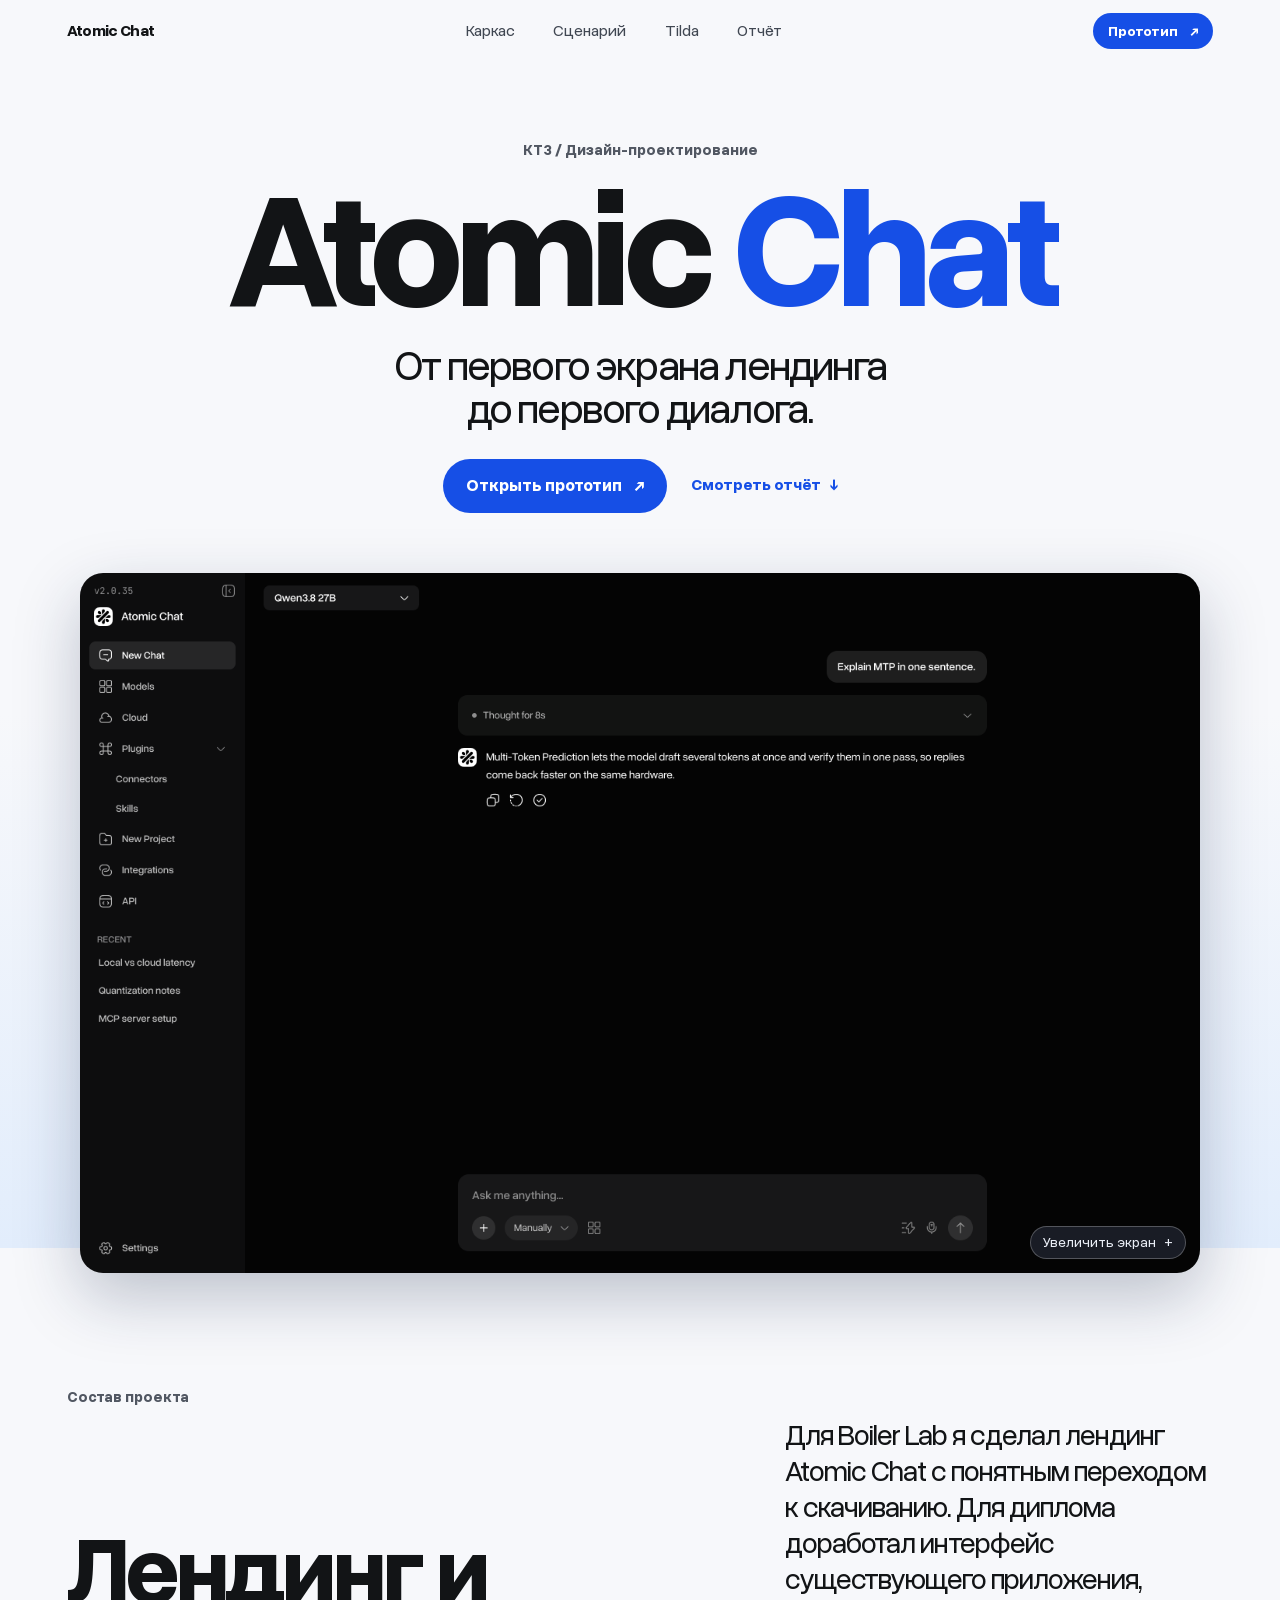
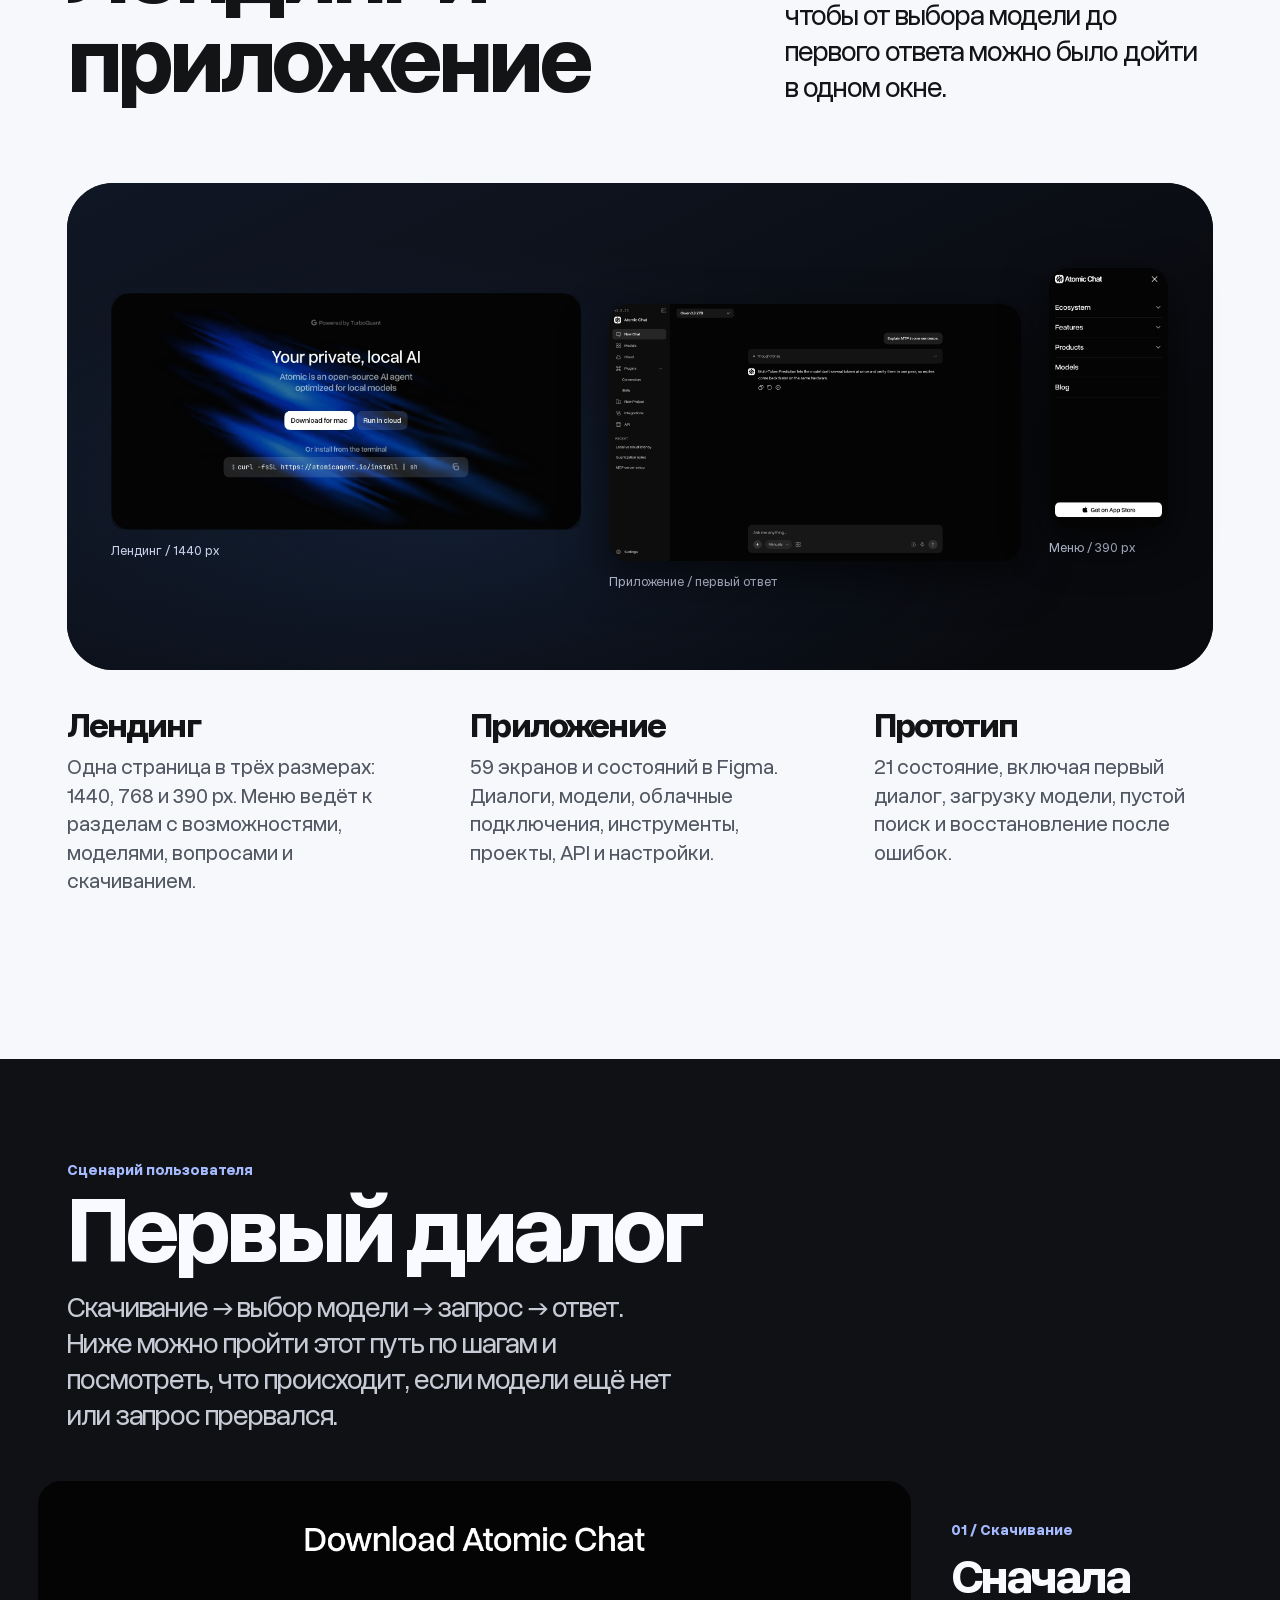
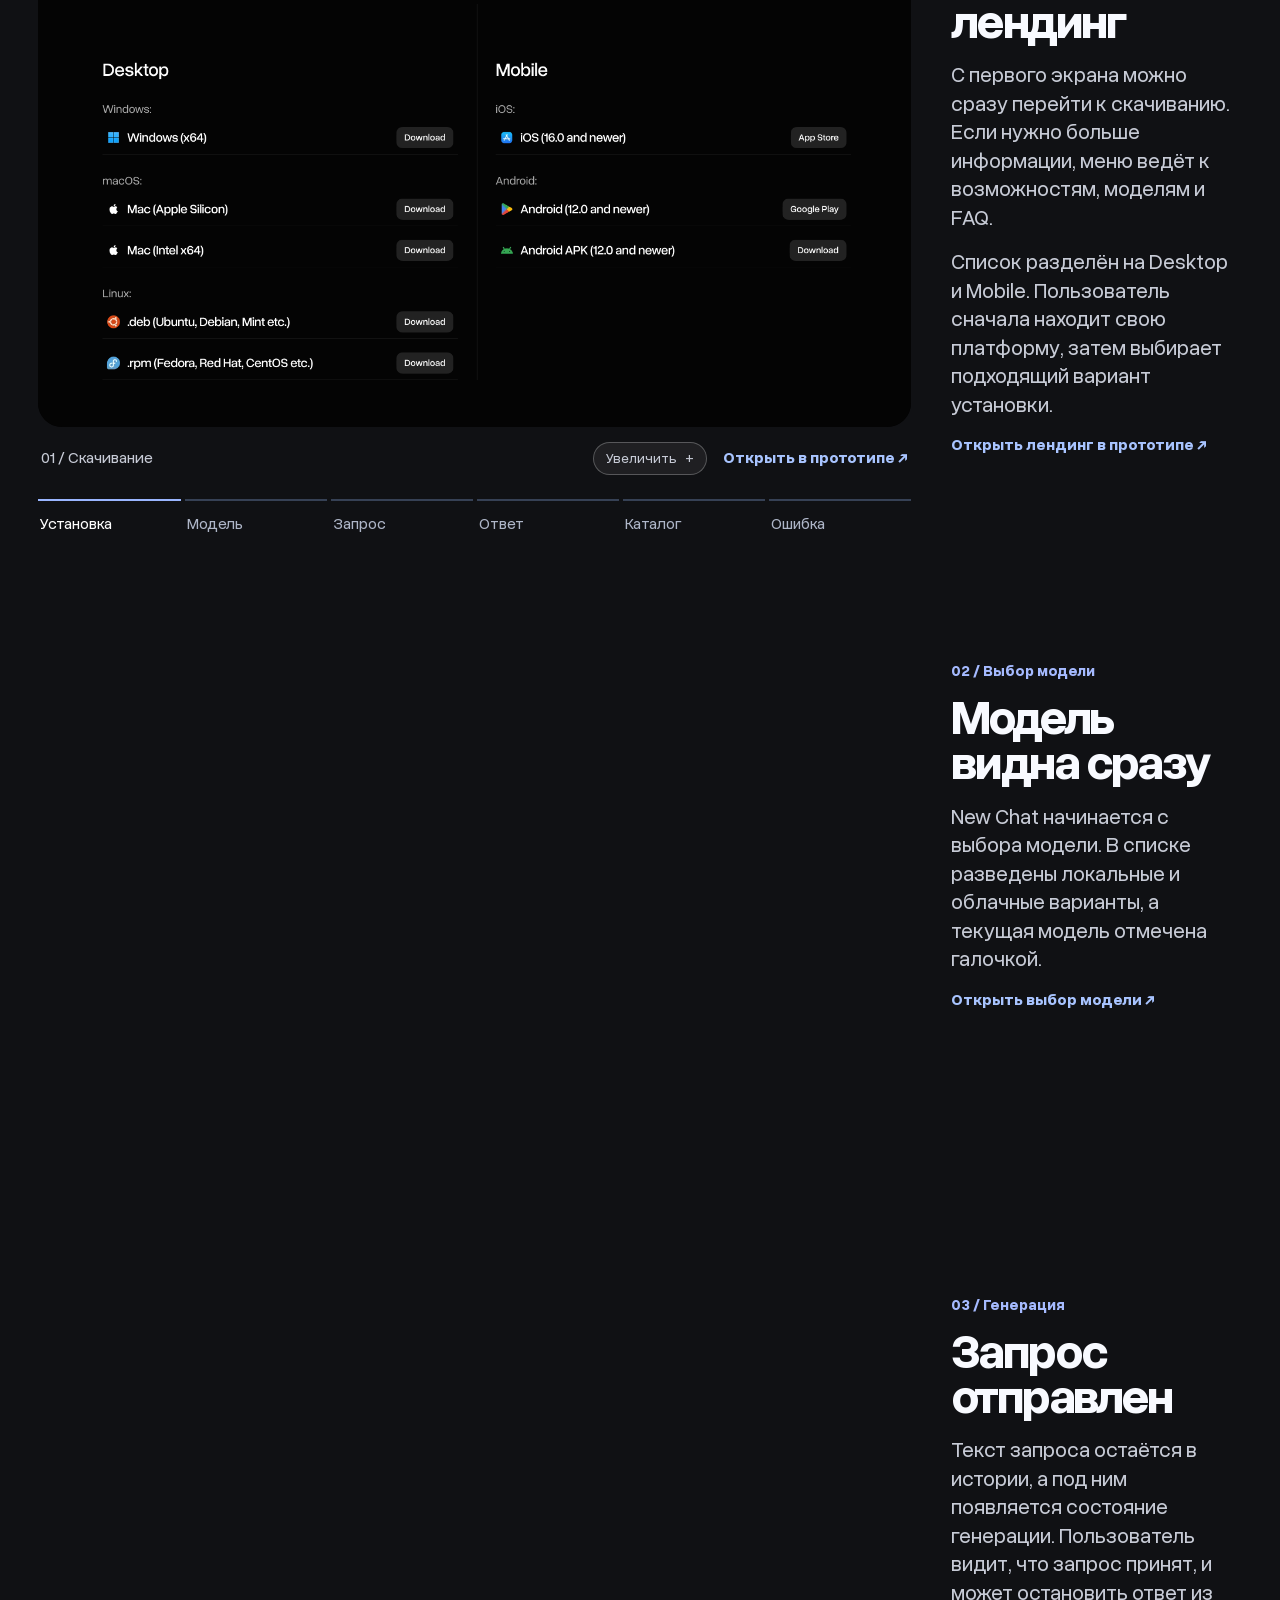
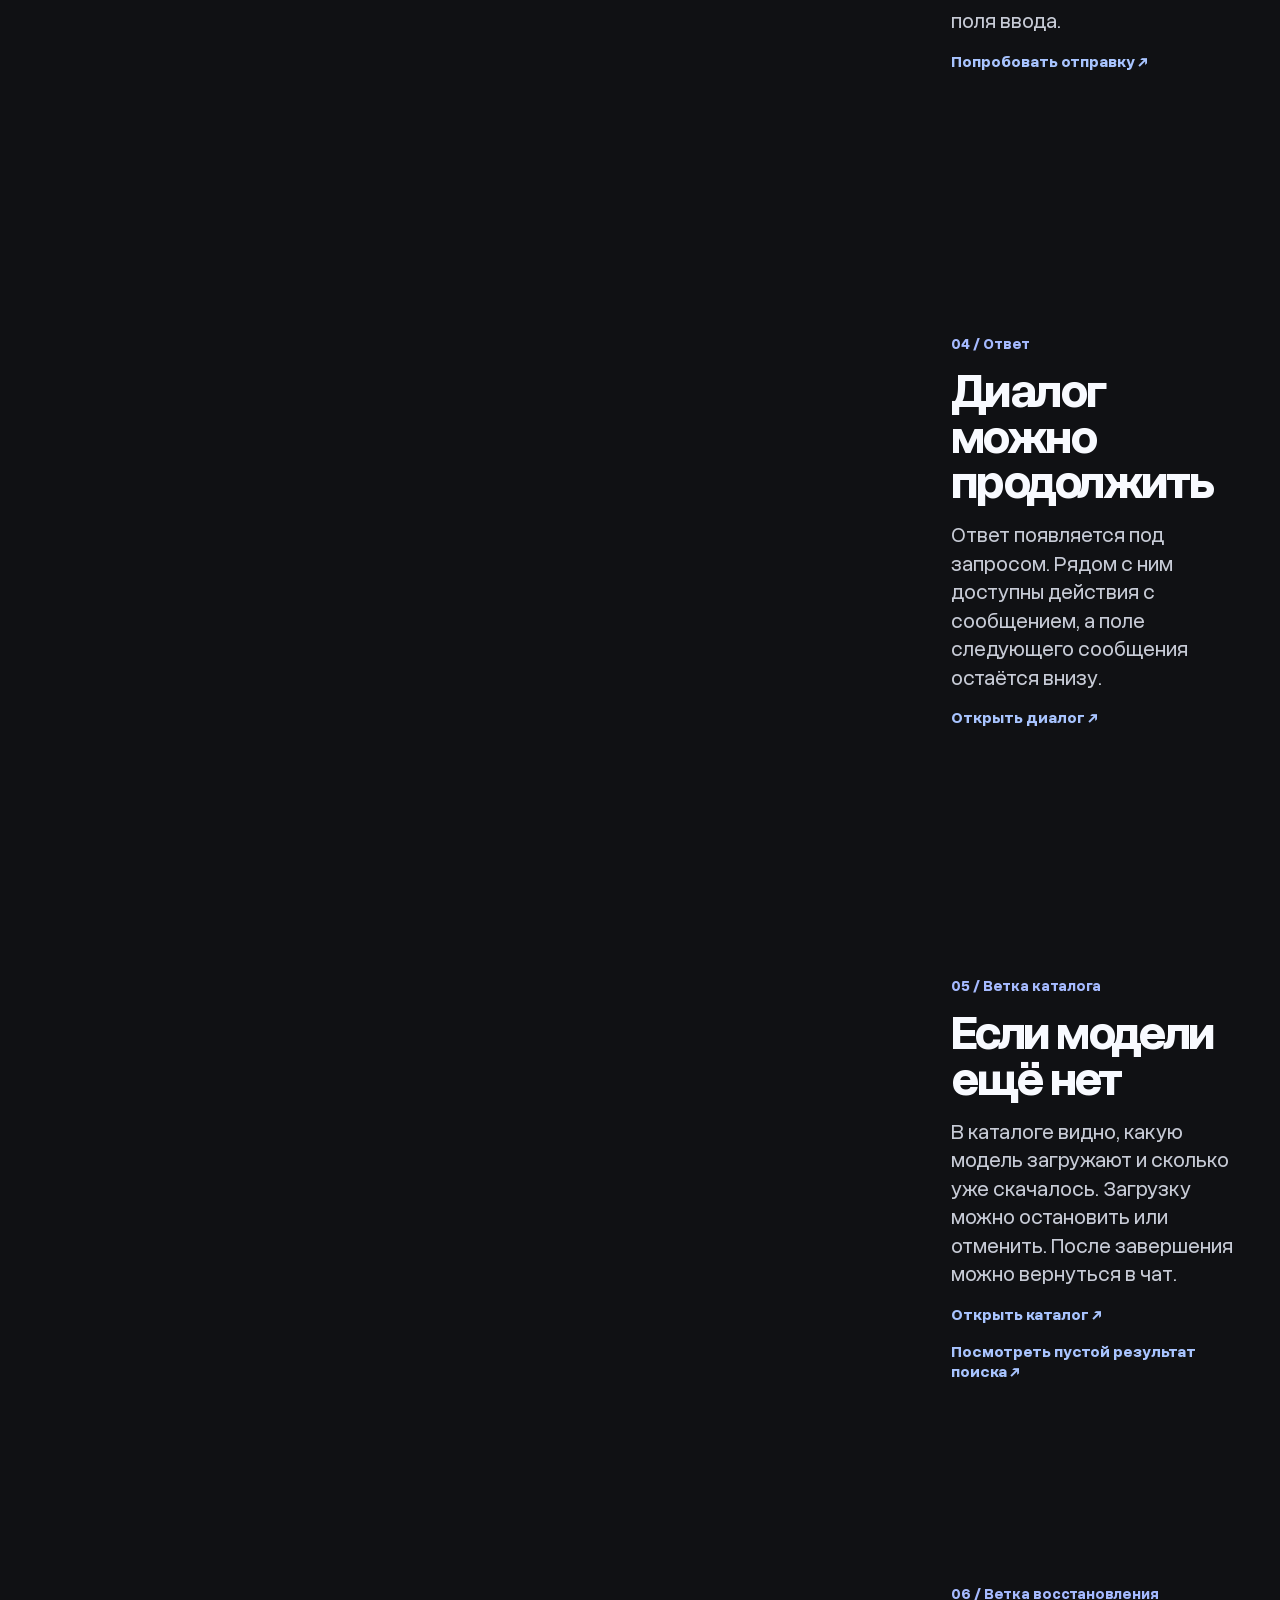
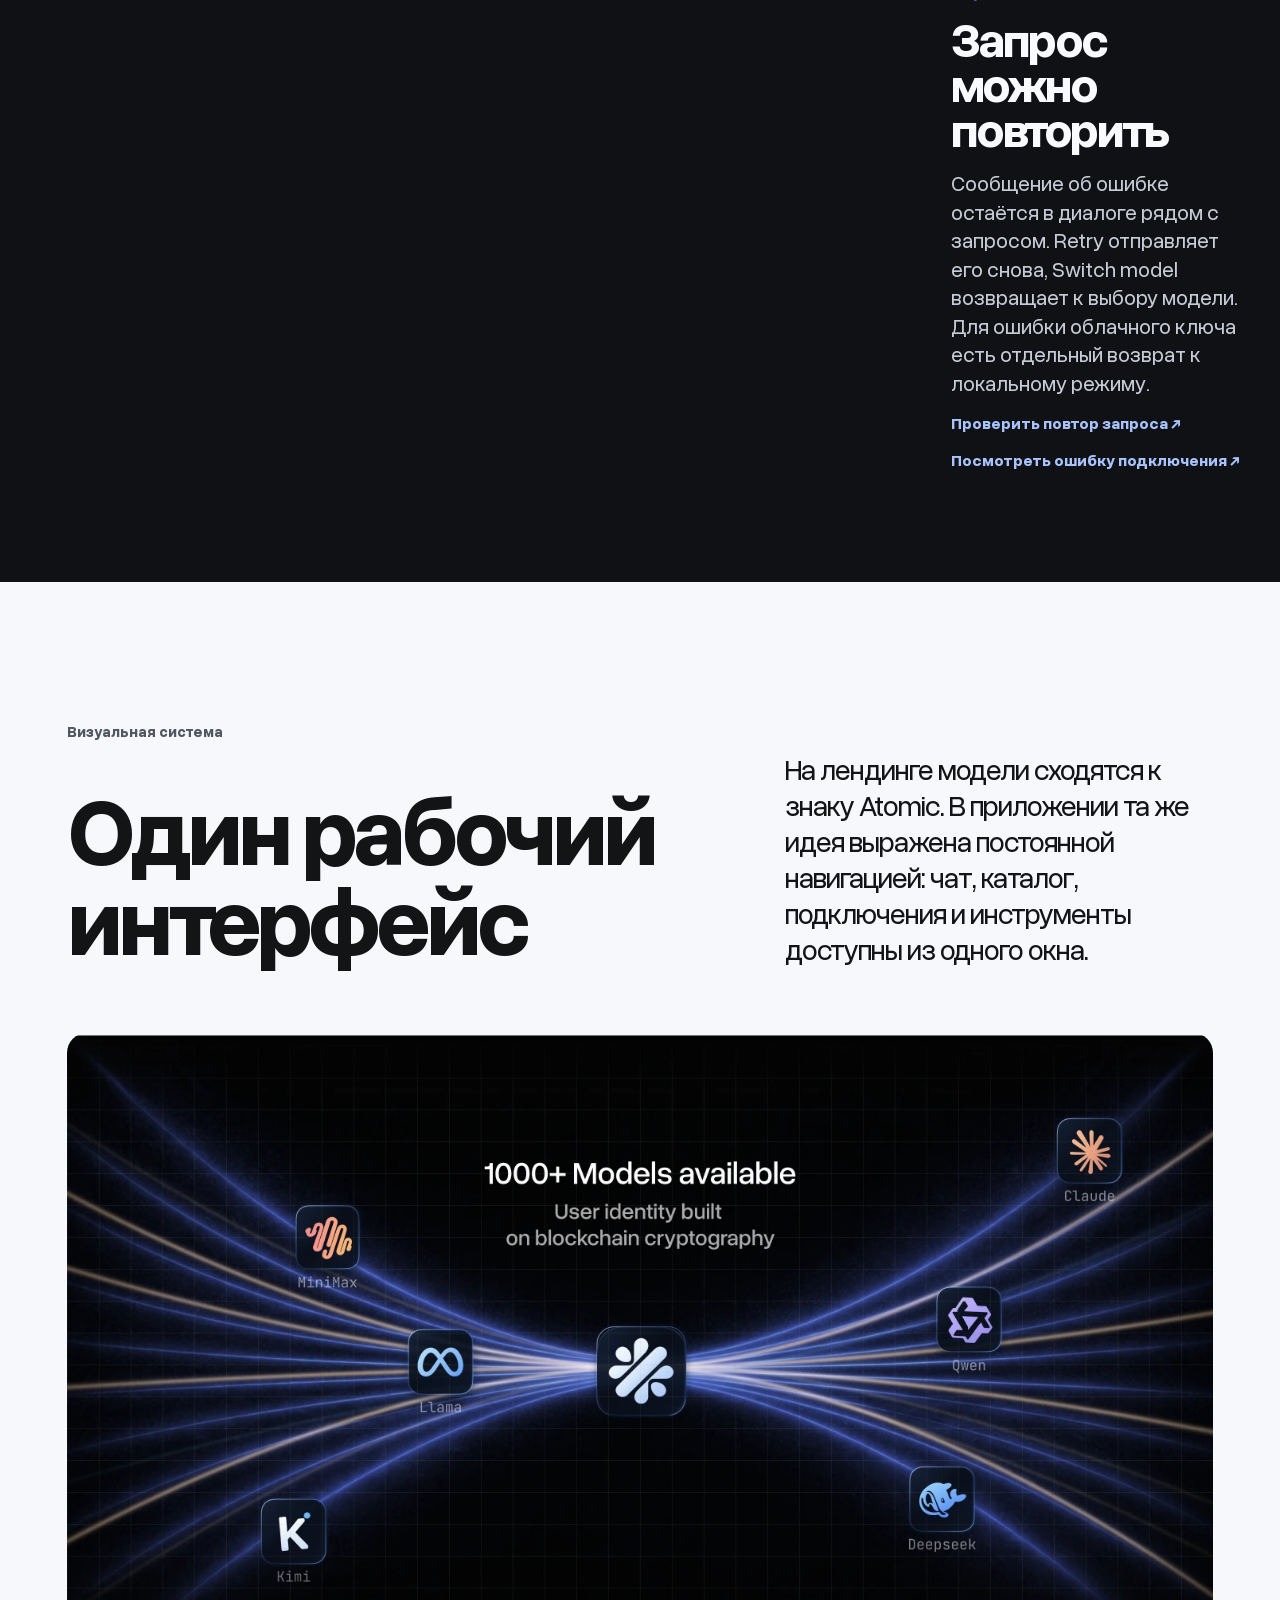
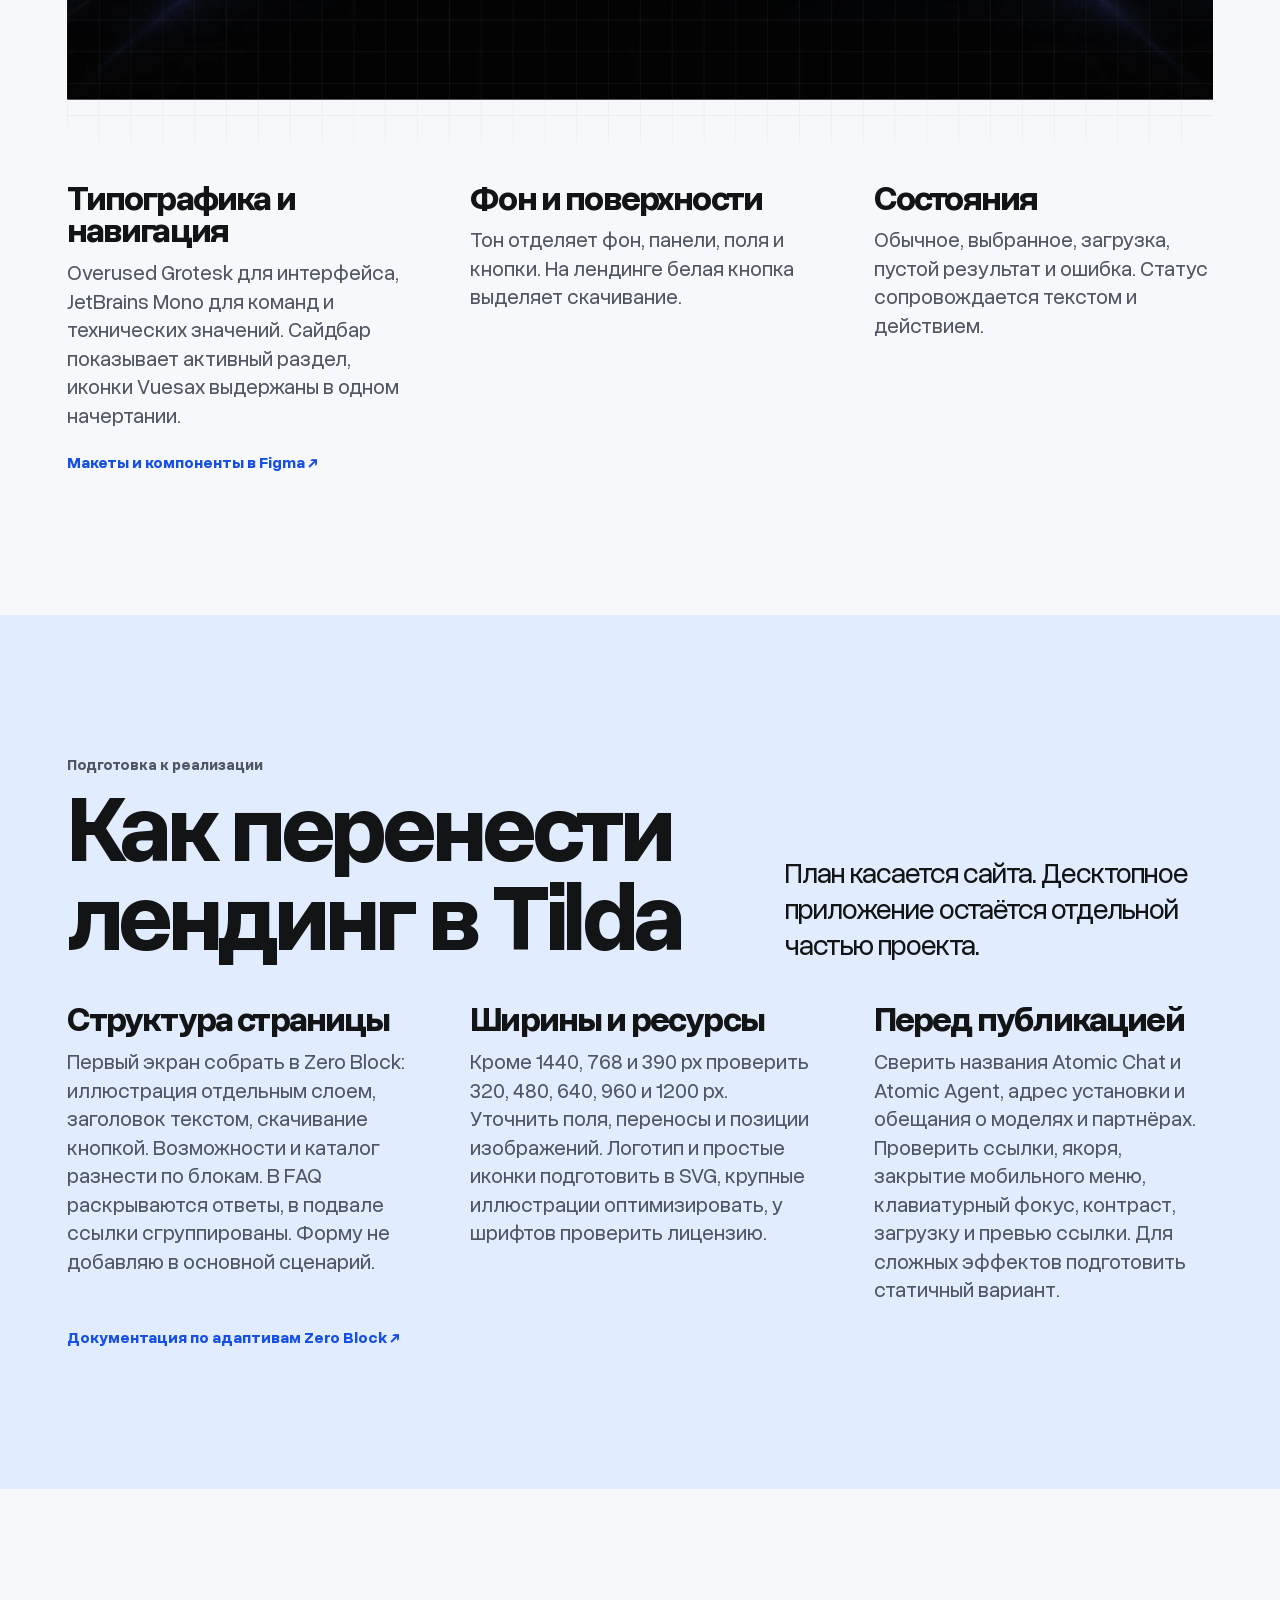
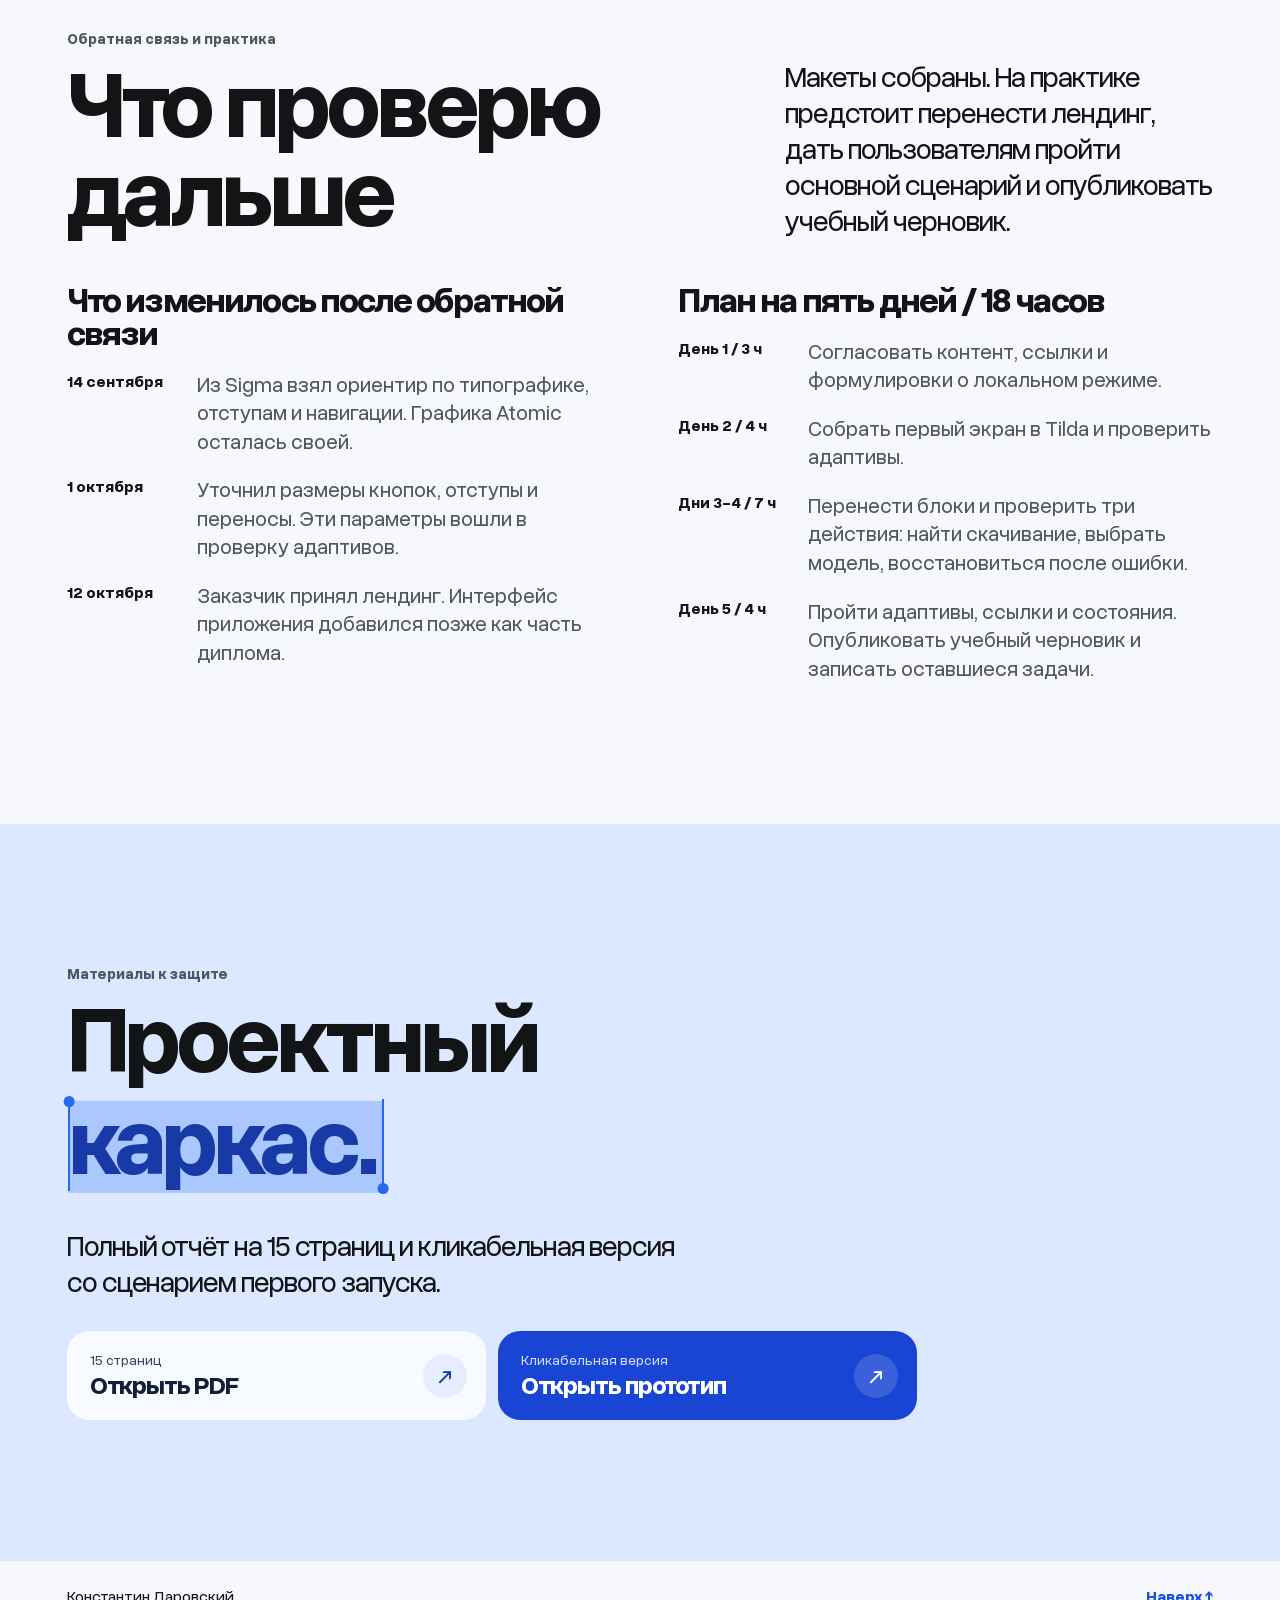
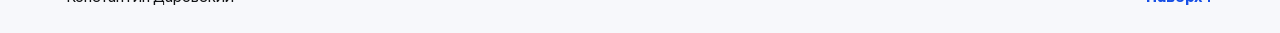
==== commit aaf00937: "Publish Atomic Chat KT3" ====
--- a/index.html
+++ b/index.html
@@ -7,8 +7,9 @@
 <meta name="description" content="Проектный каркас Atomic Chat. Дизайн лендинга, интерфейса и сценария первого диалога.">
 <title>Atomic Chat — проектный каркас</title>
 <link rel="icon" href="media/icon.png" type="image/png">
-<link rel="stylesheet" href="story.css?v=3">
-<script src="story.js?v=3" defer></script>
+<link rel="stylesheet" href="story.css?v=4">
+<link rel="stylesheet" href="refine.css">
+<script src="story.js?v=4" defer></script>
 </head>
 <body>
 <header class="bar">
@@ -33,8 +34,8 @@
       <div class="links hero-links"><a class="pill" href="prototype/">Открыть прототип <span aria-hidden="true">↗</span></a><a class="quiet" href="#project">Смотреть отчёт <span aria-hidden="true">↓</span></a></div>
     </div>
     <figure class="hero-screen">
-      <a href="prototype/assets/final-04.png" target="_blank" rel="noopener" aria-label="Открыть экран диалога в исходном размере"><img src="prototype/assets/final-04.png" width="1440" height="900" alt="Atomic Chat: выбранная модель, запрос и ответ" fetchpriority="high"></a>
-      <div class="notice hero-notice" aria-hidden="true"><span class="notice-icon">✓</span><div><strong>Ответ получен</strong><span>Локальная модель завершила запрос</span></div></div>
+      <img src="prototype/assets/final-04.png" width="1440" height="900" alt="Atomic Chat: выбранная модель, запрос и ответ" fetchpriority="high">
+      <button class="zoom-control" type="button" data-zoom="prototype/assets/final-04.png">Увеличить экран <span aria-hidden="true">+</span></button>
     </figure>
   </section>
 
@@ -45,7 +46,7 @@
       <p>Для Boiler Lab я сделал лендинг Atomic Chat с понятным переходом к скачиванию. Для диплома доработал интерфейс существующего приложения, чтобы от выбора модели до первого ответа можно было дойти в одном окне.</p>
     </div>
     <div class="composition reveal">
-      <figure class="landing-plate"><img src="media/hero.png" width="1440" height="725" alt="Первый экран лендинга Atomic Chat" loading="eager"><figcaption>Лендинг / 1440 px</figcaption></figure>
+      <figure class="landing-plate"><img src="media/hero.webp" width="1440" height="725" alt="Первый экран лендинга Atomic Chat" loading="lazy"><figcaption>Лендинг / 1440 px</figcaption></figure>
       <figure class="app-plate"><img src="prototype/assets/final-04.png" width="1440" height="900" alt="Ответ в приложении Atomic Chat" loading="lazy"><figcaption>Приложение / первый ответ</figcaption></figure>
       <figure class="mobile-plate"><img src="prototype/assets/menu.png" width="390" height="844" alt="Открытое меню мобильного лендинга" loading="lazy"><figcaption>Меню / 390 px</figcaption></figure>
     </div>
@@ -57,32 +58,34 @@
   </section>
 
   <section class="screen-story" id="scenario" aria-labelledby="scenario-title">
-    <div class="wrap scenario-intro reveal"><p class="meta">Сценарий пользователя</p><h2 id="scenario-title">Первый диалог</h2><p>Пролистай сценарий или открой любой шаг в прототипе. Внутри можно включить подсветку кликабельных элементов.</p></div>
+    <div class="wrap scenario-intro reveal"><p class="meta">Сценарий пользователя</p><h2 id="scenario-title">Первый диалог</h2><p>Скачивание → выбор модели → запрос → ответ. Ниже можно пройти этот путь по шагам и посмотреть, что происходит, если модели ещё нет или запрос прервался.</p></div>
     <div class="story-grid">
       <div class="sticky-stage">
         <figure class="stage" data-scene="install">
-          <a id="screen-link" href="media/download.png" target="_blank" rel="noopener" aria-label="Открыть экран в исходном размере"><img id="story-screen" src="media/download.png" width="1440" height="900" alt="Блок установки Atomic Chat"></a>
-          <div class="scene-focus" aria-hidden="true"></div>
-          <div class="scene-signal" aria-hidden="true"></div>
-          <div class="notice story-notice" id="story-notice" aria-hidden="true"><span class="notice-icon" id="story-icon">↓</span><div><strong id="story-notice-title">Установка</strong><span id="story-notice-text">Переход с лендинга в приложение</span></div></div>
+          <img id="story-screen" class="screen-layer is-visible" src="media/download.webp" width="1440" height="930" alt="Блок установки Atomic Chat" loading="lazy">
+          <img class="screen-layer" width="1440" height="900" alt="" aria-hidden="true">
         </figure>
-        <div class="stage-footer"><p id="stage-label">01 / Скачивание</p><a href="prototype/" class="quiet" id="stage-link">Открыть этот шаг ↗</a></div>
+        <div class="stage-footer"><p id="stage-label">01 / Скачивание</p><div><button class="zoom-control" type="button" data-zoom="media/download.webp" id="stage-zoom">Увеличить <span aria-hidden="true">+</span></button><a href="prototype/" class="quiet" id="stage-link">Открыть в прототипе ↗</a></div></div>
+        <nav class="route" aria-label="Шаги сценария"><a href="#install" aria-current="step">Установка</a><a href="#model">Модель</a><a href="#generating">Запрос</a><a href="#answer">Ответ</a><a href="#catalog">Каталог</a><a href="#error">Ошибка</a></nav>
       </div>
       <div class="beats">
-        <article class="beat" data-scene="install">
-          <p class="meta">01 / Скачивание</p><h3>Сначала<br>лендинг</h3><p>С первого экрана можно сразу перейти к скачиванию. Если нужно больше информации, меню ведёт к возможностям, моделям и FAQ.</p><img class="mobile-scene" src="media/download.png" alt="Блок установки" loading="lazy"><a class="quiet" href="prototype/">Открыть лендинг в прототипе ↗</a>
+        <article class="beat" id="install" data-scene="install">
+          <p class="meta">01 / Скачивание</p><h3>Сначала<br>лендинг</h3><p>С первого экрана можно сразу перейти к скачиванию. Если нужно больше информации, меню ведёт к возможностям, моделям и FAQ.</p><p class="scene-detail">Список разделён на Desktop и Mobile. Пользователь сначала находит свою платформу, затем выбирает подходящий вариант установки.</p><img class="mobile-scene" src="media/download.webp" alt="Блок установки" loading="lazy"><a class="quiet" href="prototype/">Открыть лендинг в прототипе ↗</a>
         </article>
-        <article class="beat" data-scene="model">
+        <article class="beat" id="model" data-scene="model">
           <p class="meta">02 / Выбор модели</p><h3>Модель<br>видна сразу</h3><p>New Chat начинается с выбора модели. В списке разведены локальные и облачные варианты, а текущая модель отмечена галочкой.</p><img class="mobile-scene" src="prototype/assets/final-02.png" alt="Список моделей" loading="lazy"><a class="quiet" href="prototype/?step=02">Открыть выбор модели ↗</a>
         </article>
-        <article class="beat" data-scene="answer">
-          <p class="meta">03 / Ответ</p><h3>Из запроса<br>в диалог</h3><p>Пользователь отправляет запрос и видит состояние генерации. Ответ появляется в истории диалога. Поле следующего сообщения остаётся внизу.</p><img class="mobile-scene" src="prototype/assets/final-04.png" alt="Диалог после получения ответа" loading="lazy"><a class="quiet" href="prototype/?step=04">Открыть диалог ↗</a>
+        <article class="beat" id="generating" data-scene="generating">
+          <p class="meta">03 / Генерация</p><h3>Запрос<br>отправлен</h3><p>Текст запроса остаётся в истории, а под ним появляется состояние генерации. Пользователь видит, что запрос принят, и может остановить ответ из поля ввода.</p><img class="mobile-scene" src="prototype/assets/final-03.png" alt="Диалог во время генерации" loading="lazy"><a class="quiet" href="prototype/?step=03">Попробовать отправку ↗</a>
         </article>
-        <article class="beat" data-scene="catalog">
-          <p class="meta">04 / Каталог</p><h3>Если модели<br>ещё нет</h3><p>В каталоге можно запустить загрузку, увидеть её прогресс и вернуться в чат после завершения. Если поиск ничего не нашёл, запрос можно очистить прямо на экране результата.</p><img class="mobile-scene" src="prototype/assets/final-1.png" alt="Прогресс загрузки модели" loading="lazy"><a class="quiet" href="prototype/?step=06">Открыть каталог ↗</a>
+        <article class="beat" id="answer" data-scene="answer">
+          <p class="meta">04 / Ответ</p><h3>Диалог<br>можно продолжить</h3><p>Ответ появляется под запросом. Рядом с ним доступны действия с сообщением, а поле следующего сообщения остаётся внизу.</p><img class="mobile-scene" src="prototype/assets/final-04.png" alt="Диалог после получения ответа" loading="lazy"><a class="quiet" href="prototype/?step=04">Открыть диалог ↗</a>
         </article>
-        <article class="beat" data-scene="error">
-          <p class="meta">05 / Восстановление</p><h3>После ошибки<br>есть выход</h3><p>При остановке генерации можно повторить запрос или сменить модель. Если облачный ключ не принят, приложение предлагает повторить подключение или вернуться к локальному режиму.</p><img class="mobile-scene" src="prototype/assets/final-05.png" alt="Ошибка генерации и варианты восстановления" loading="lazy"><a class="quiet" href="prototype/?step=05">Проверить повтор запроса ↗</a>
+        <article class="beat" id="catalog" data-scene="catalog">
+          <p class="meta">05 / Ветка каталога</p><h3>Если модели<br>ещё нет</h3><p>В каталоге видно, какую модель загружают и сколько уже скачалось. Загрузку можно остановить или отменить. После завершения можно вернуться в чат.</p><img class="mobile-scene" src="prototype/assets/final-1.png" alt="Прогресс загрузки модели" loading="lazy"><a class="quiet" href="prototype/?step=06">Открыть каталог ↗</a><a class="quiet" href="prototype/?step=07">Посмотреть пустой результат поиска ↗</a>
+        </article>
+        <article class="beat" id="error" data-scene="error">
+          <p class="meta">06 / Ветка восстановления</p><h3>Запрос можно<br>повторить</h3><p>Сообщение об ошибке остаётся в диалоге рядом с запросом. Retry отправляет его снова, Switch model возвращает к выбору модели. Для ошибки облачного ключа есть отдельный возврат к локальному режиму.</p><img class="mobile-scene" src="prototype/assets/final-05.png" alt="Ошибка генерации и варианты восстановления" loading="lazy"><a class="quiet" href="prototype/?step=05">Проверить повтор запроса ↗</a><a class="quiet" href="prototype/?step=10">Посмотреть ошибку подключения ↗</a>
         </article>
       </div>
     </div>
@@ -90,7 +93,7 @@
 
   <section class="wrap section system" id="system">
     <div class="lead reveal"><p class="meta">Визуальная система</p><h2>Один рабочий<br>интерфейс</h2><p>На лендинге модели сходятся к знаку Atomic. В приложении та же идея выражена постоянной навигацией: чат, каталог, подключения и инструменты доступны из одного окна.</p></div>
-    <figure class="reveal system-image"><img src="media/concept.png" width="1440" height="891" alt="Модели вокруг знака Atomic Chat" loading="lazy"></figure>
+    <figure class="reveal system-image"><img src="media/concept.webp" width="1440" height="891" alt="Модели вокруг знака Atomic Chat" loading="lazy"></figure>
     <div class="details thirds reveal">
       <div><h3>Типографика и навигация</h3><p>Overused Grotesk для интерфейса, JetBrains Mono для команд и технических значений. Сайдбар показывает активный раздел, иконки Vuesax выдержаны в одном начертании.</p></div>
       <div><h3>Фон и поверхности</h3><p>Тон отделяет фон, панели, поля и кнопки. На лендинге белая кнопка выделяет скачивание.</p></div>
@@ -130,6 +133,10 @@
     </div>
   </section>
 </main>
+<dialog class="image-dialog" id="image-dialog" aria-labelledby="zoom-title">
+  <header><strong id="zoom-title">Экран Atomic Chat</strong><div><button id="zoom-out" type="button" aria-label="Уменьшить">−</button><button id="zoom-in" type="button" aria-label="Приблизить">+</button><form method="dialog"><button type="submit">Закрыть</button></form></div></header>
+  <div class="image-viewport" tabindex="0"><img alt=""></div>
+</dialog>
 <footer class="wrap footer"><span>Константин Даровский</span><a class="quiet" href="#top">Наверх ↑</a></footer>
 </body>
 </html>
--- a/refine.css
+++ b/refine.css
@@ -0,0 +1,72 @@
+.stage { aspect-ratio: 8/5; background: #040404; }
+.stage .screen-layer {
+  position: absolute; inset: 0; width: 100%; height: 100%; object-fit: contain;
+  opacity: 0; transition: opacity 180ms ease; pointer-events: none;
+}
+.stage .screen-layer.is-visible { opacity: 1; z-index: 1; }
+.stage .screen-layer.underlay { opacity: 1; transition: none; }
+.stage-footer > div { display: flex; align-items: center; gap: 16px; }
+.zoom-control {
+  display: inline-flex; align-items: center; gap: 8px; font: inherit; font-size: 14px;
+  color: inherit; background: #ffffff10; border: 1px solid #ffffff40;
+  border-radius: 18px; padding: 6px 12px; cursor: zoom-in;
+  transition: background 180ms ease;
+}
+.zoom-control:hover { background: #ffffff26; }
+.zoom-control:focus-visible, .image-dialog button:focus-visible { outline: 2px solid #8aaeff; outline-offset: 3px; }
+.hero-screen .zoom-control { position: absolute; right: 14px; bottom: 14px; color: #ebeff7; background: #191c25; }
+.hero-screen .zoom-control:hover { background: #2b3246; }
+.mobile-zoom { display: none; }
+.route { display: grid; grid-template-columns: repeat(6, minmax(0,1fr)); gap: 4px; margin-top: 9px; }
+.route a {
+  position: relative; color: #aeb6c8; padding: 12px 2px; font-size: clamp(11px,1.24vw,16px);
+  border-top: 2px solid #364155; transition: color 160ms ease;
+}
+.route a::after {
+  content: ""; position: absolute; inset: -2px 0 auto; height: 2px; background: #9ab6ff;
+  transform: scaleX(0); transform-origin: left; transition: transform 240ms var(--ease);
+}
+.route a:hover,.route [aria-current] { color: #fff; }
+.route [aria-current]::after { transform: scaleX(1); }
+.beat { scroll-margin-top: clamp(130px, 28vh, 270px); }
+.beat .scene-detail { color: #aeb6c8; font-size: .95rem; }
+.beat.revealed h3 { animation: enter .42s var(--ease) both; }
+.beat.revealed > p:not(.meta) { animation: none; }
+.end-line { max-width: none; width: auto; overflow: visible; }
+.end mark { margin-left: .02em; }
+.end mark i { left: 0; }
+.end mark::before { inset: 2% 0 0 0; }
+.end mark > span { position: relative; }
+.end .revealed .end-line > span,.end .revealed mark > span { animation: enter .54s var(--ease) both; }
+.end .revealed mark::before { animation-duration: .58s; animation-delay: .19s; }
+.end .revealed mark :is(i,b) { animation-delay: .56s; }
+.end .revealed .end-action,.end .revealed .end-action:nth-child(2) { animation-delay: .15s; animation-duration: .43s; }
+.end-action { transition-property: transform, background; }
+.end-action:hover,.end-action:focus-visible { box-shadow: none; }
+.image-dialog {
+  width: min(1140px, calc(100% - 24px)); max-width: none; max-height: calc(100dvh - 24px);
+  padding: 0; color: #edf2ff; background: #11141a; border: 0; border-radius: 19px;
+}
+.image-dialog::backdrop { background: #080b12d9; }
+.image-dialog[open] { animation: enter .2s var(--ease) both; }
+.image-dialog header {
+  display: flex; align-items: center; justify-content: space-between; gap: 9px;
+  padding: 10px 13px; background: #1d2330;
+}
+.image-dialog header > div { display: flex; gap: 6px; }
+.image-dialog button {
+  background: #303b50; color: #fff; border: 0; border-radius: 10px;
+  font: inherit; min-width: 38px; min-height: 38px; padding: 5px 10px; cursor: pointer;
+}
+.image-dialog button:disabled { opacity: .48; cursor: default; }
+.image-viewport { overflow: auto; max-height: min(76dvh,720px); background: #040404; }
+.image-viewport img { display: block; max-width: none; }
+@media(max-width:800px){
+  .mobile-zoom { display: inline-flex; align-self: start; }
+  .beat h3 br { display: initial; }
+  .beat.revealed .mobile-scene { animation: enter .36s .06s var(--ease) both; }
+  .end-line { margin-left: 0; }
+}
+@media(prefers-reduced-motion:reduce){
+  .stage .screen-layer,.route a::after { transition:none; }
+}
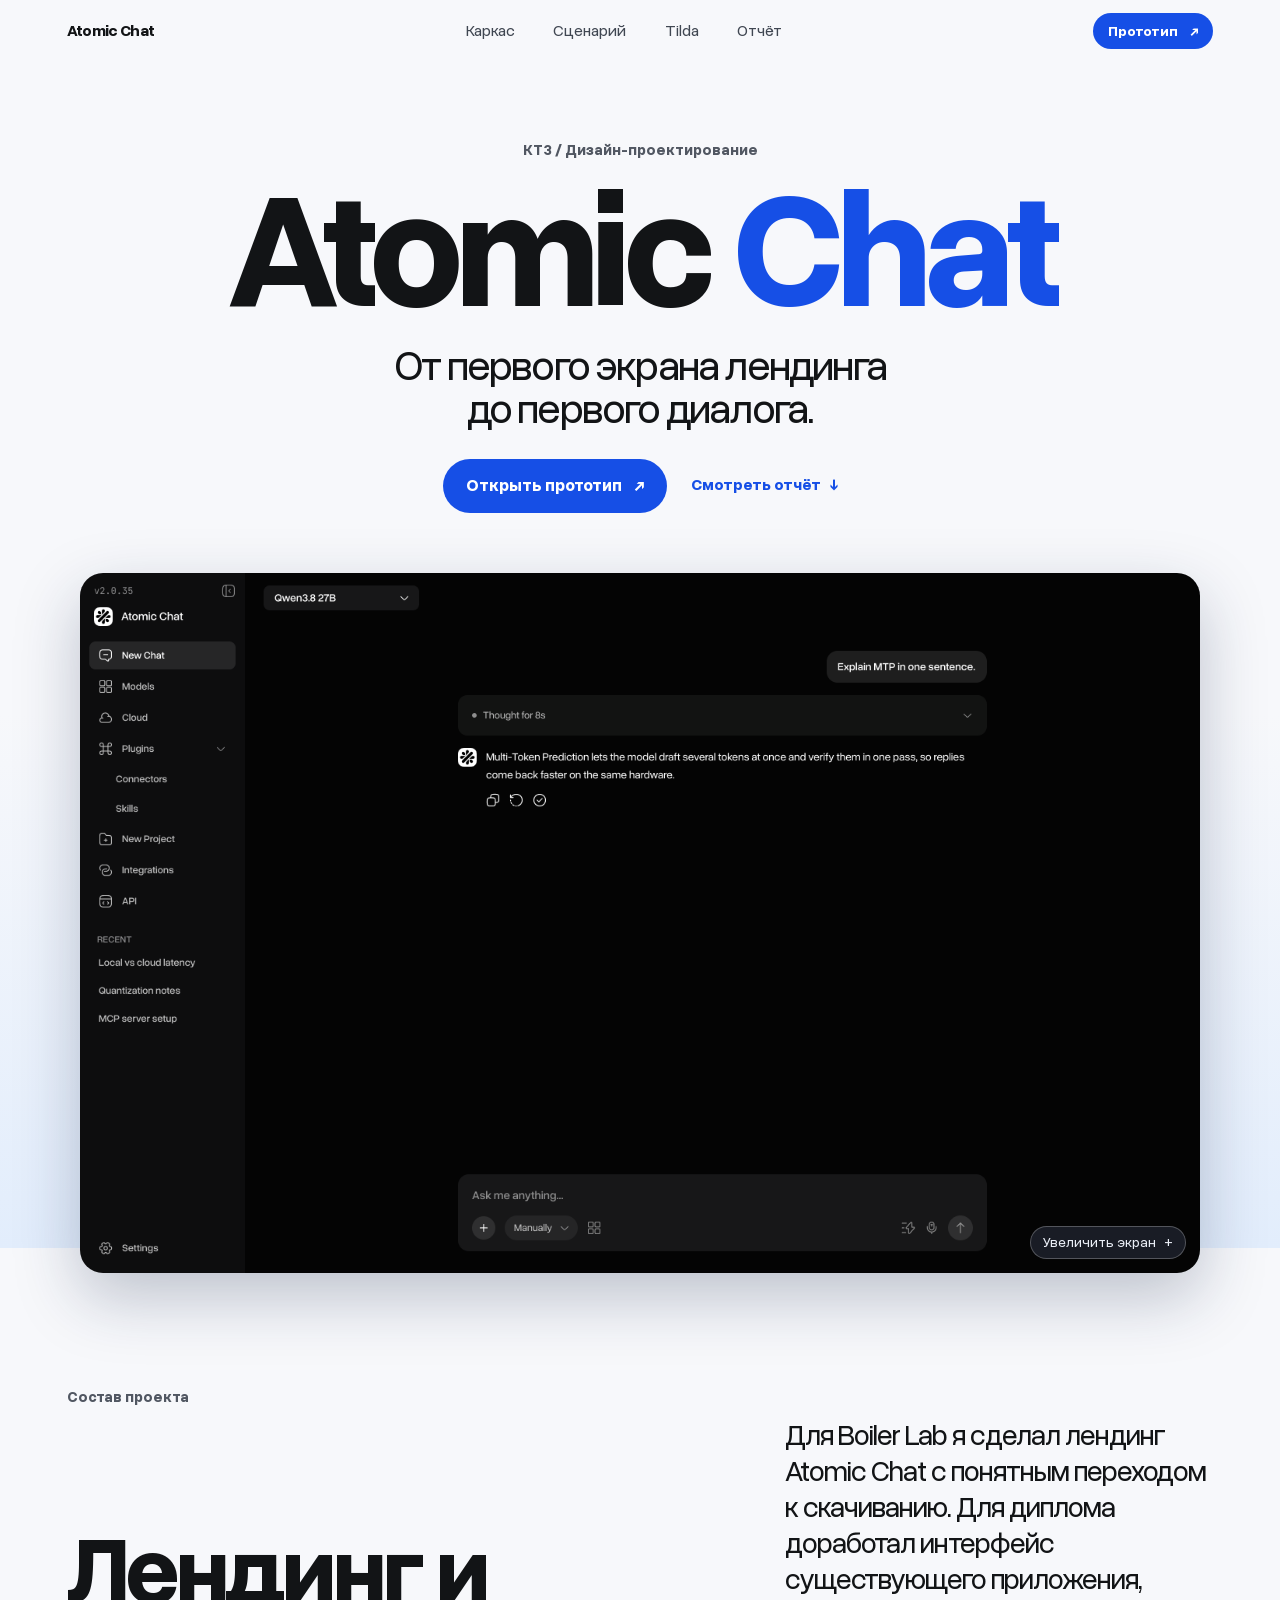
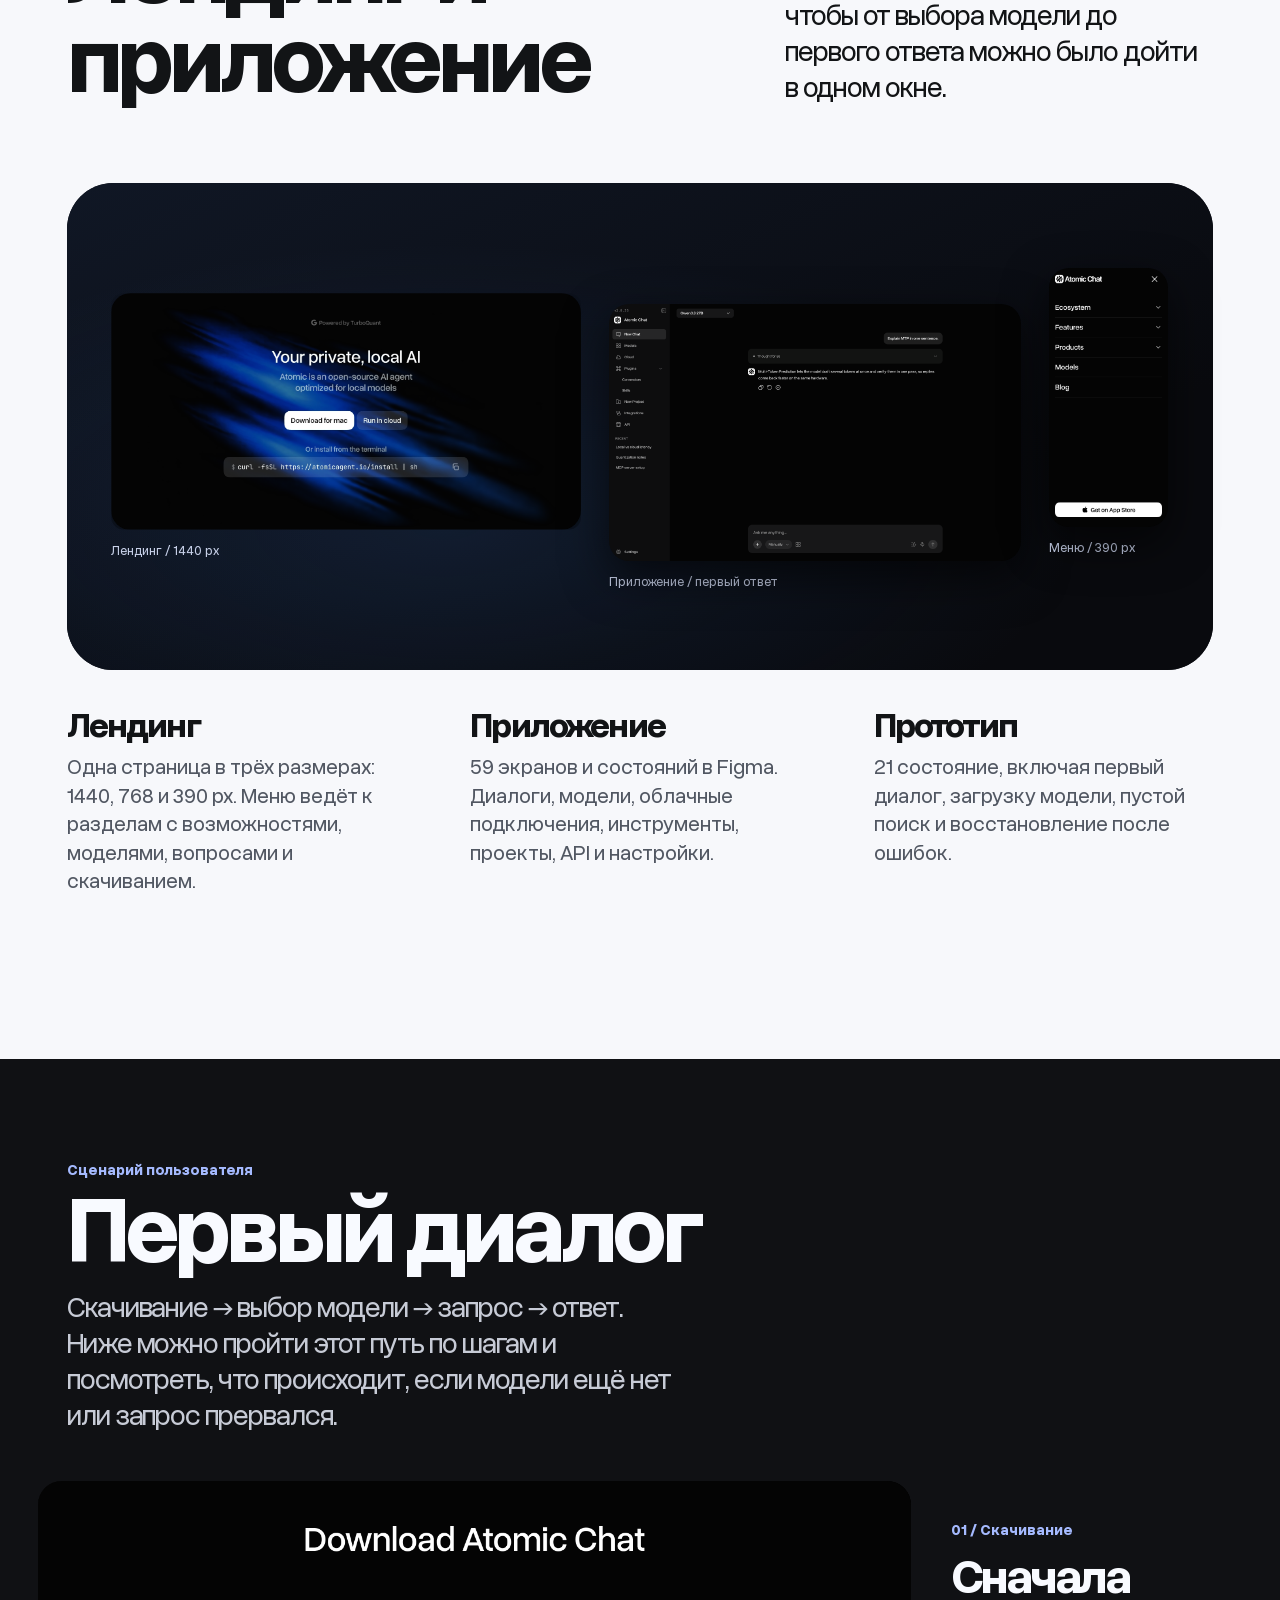
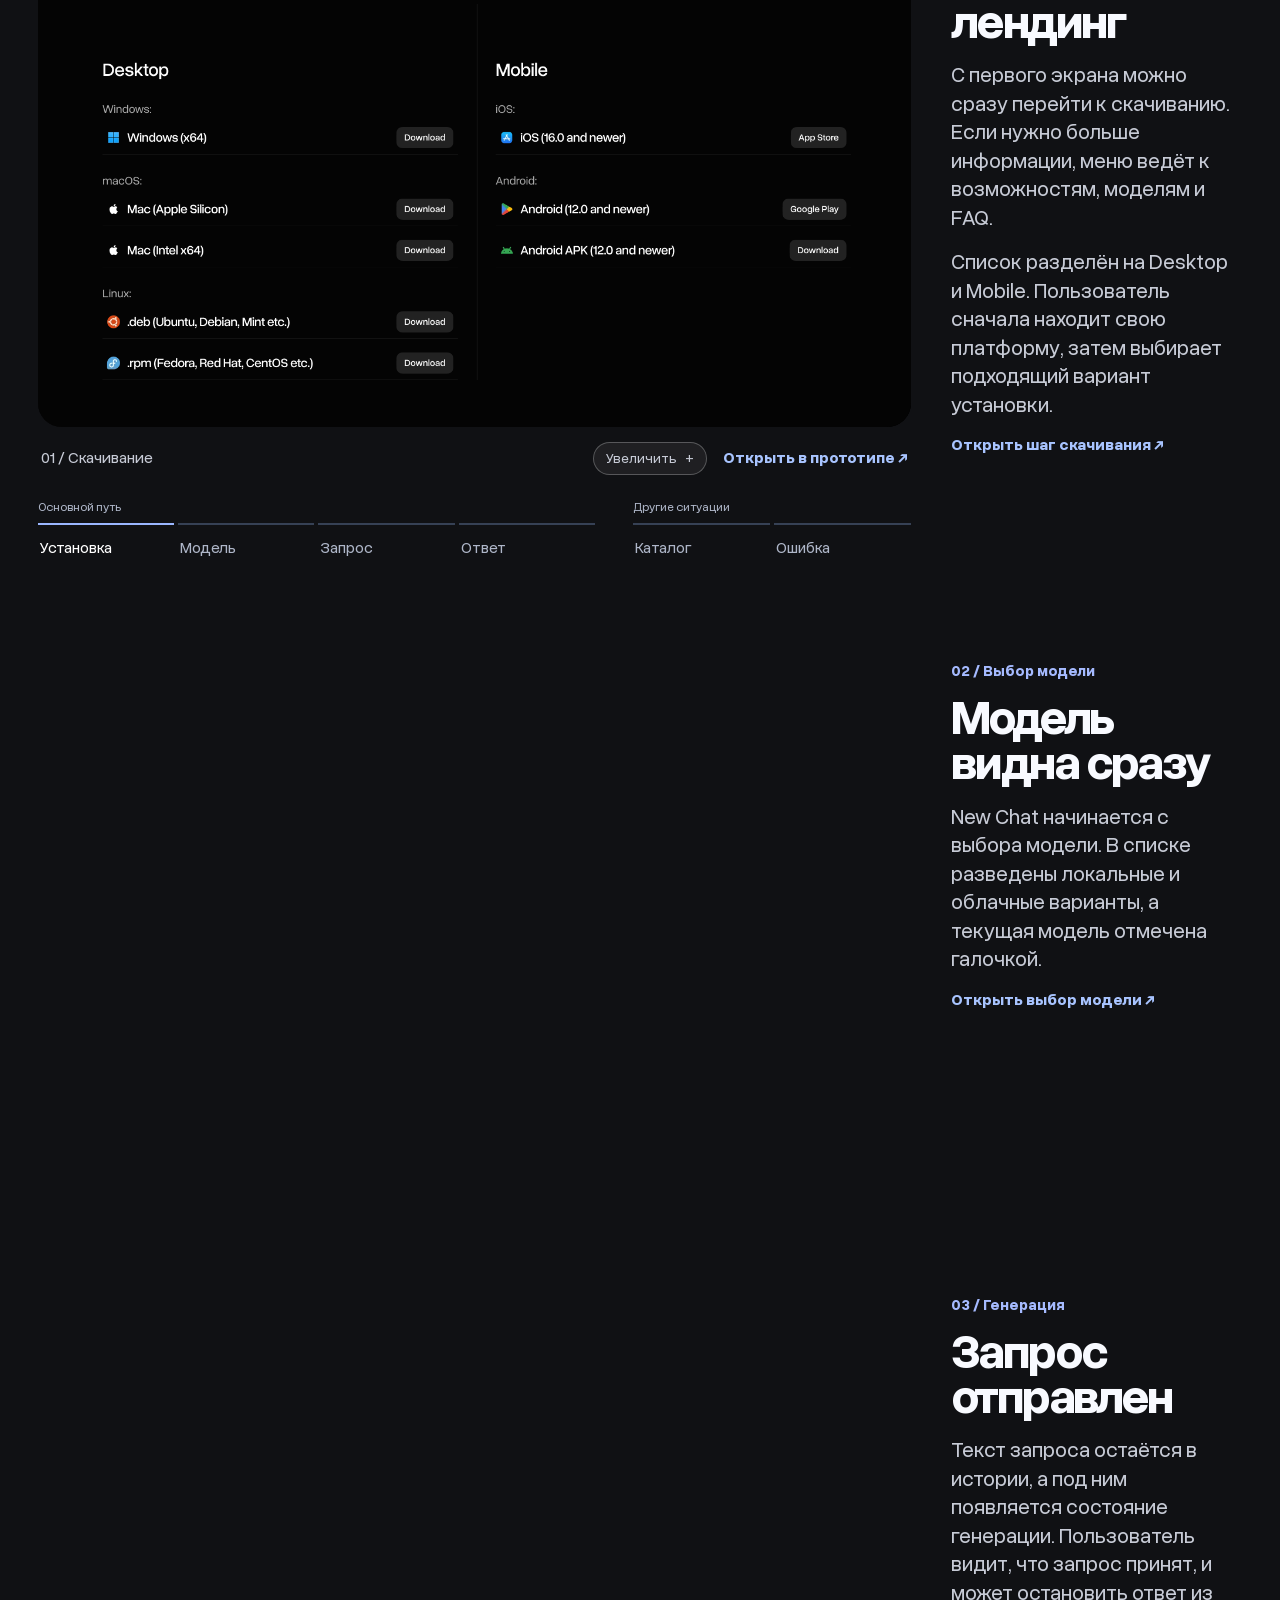
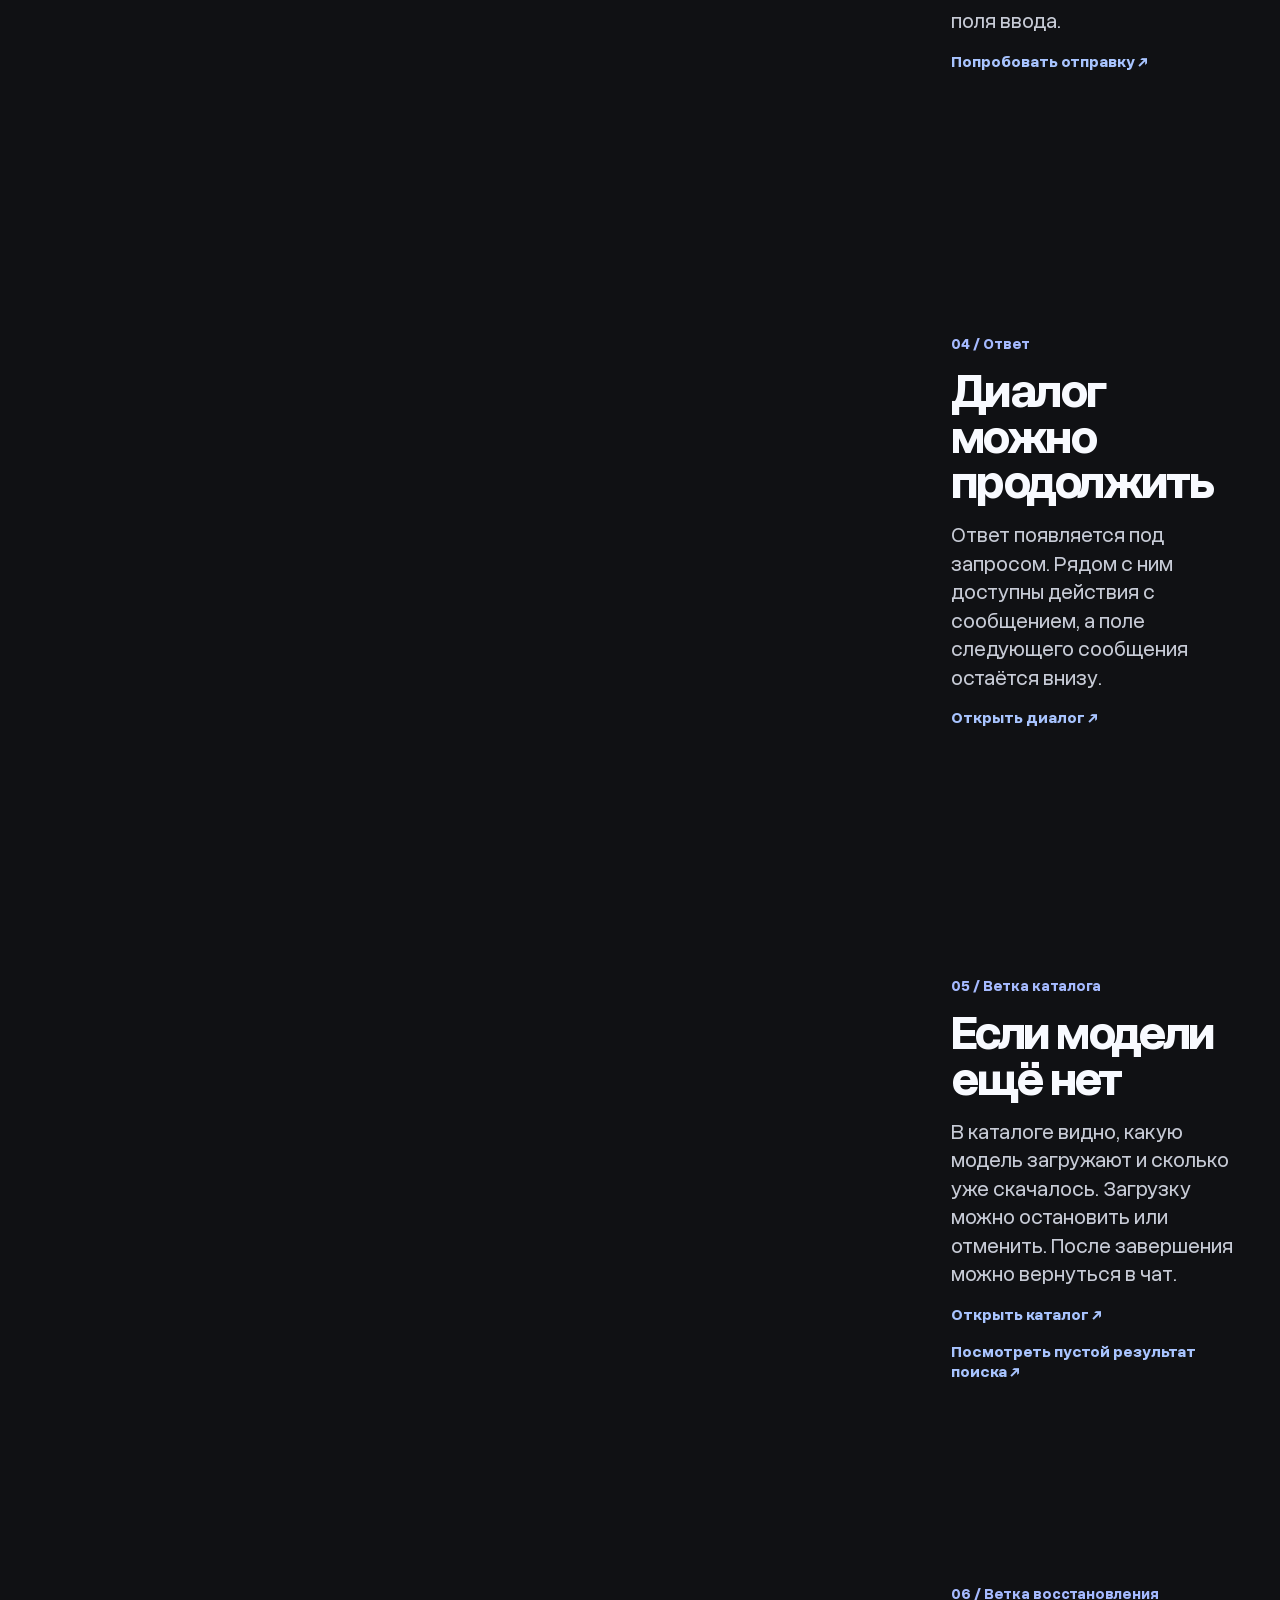
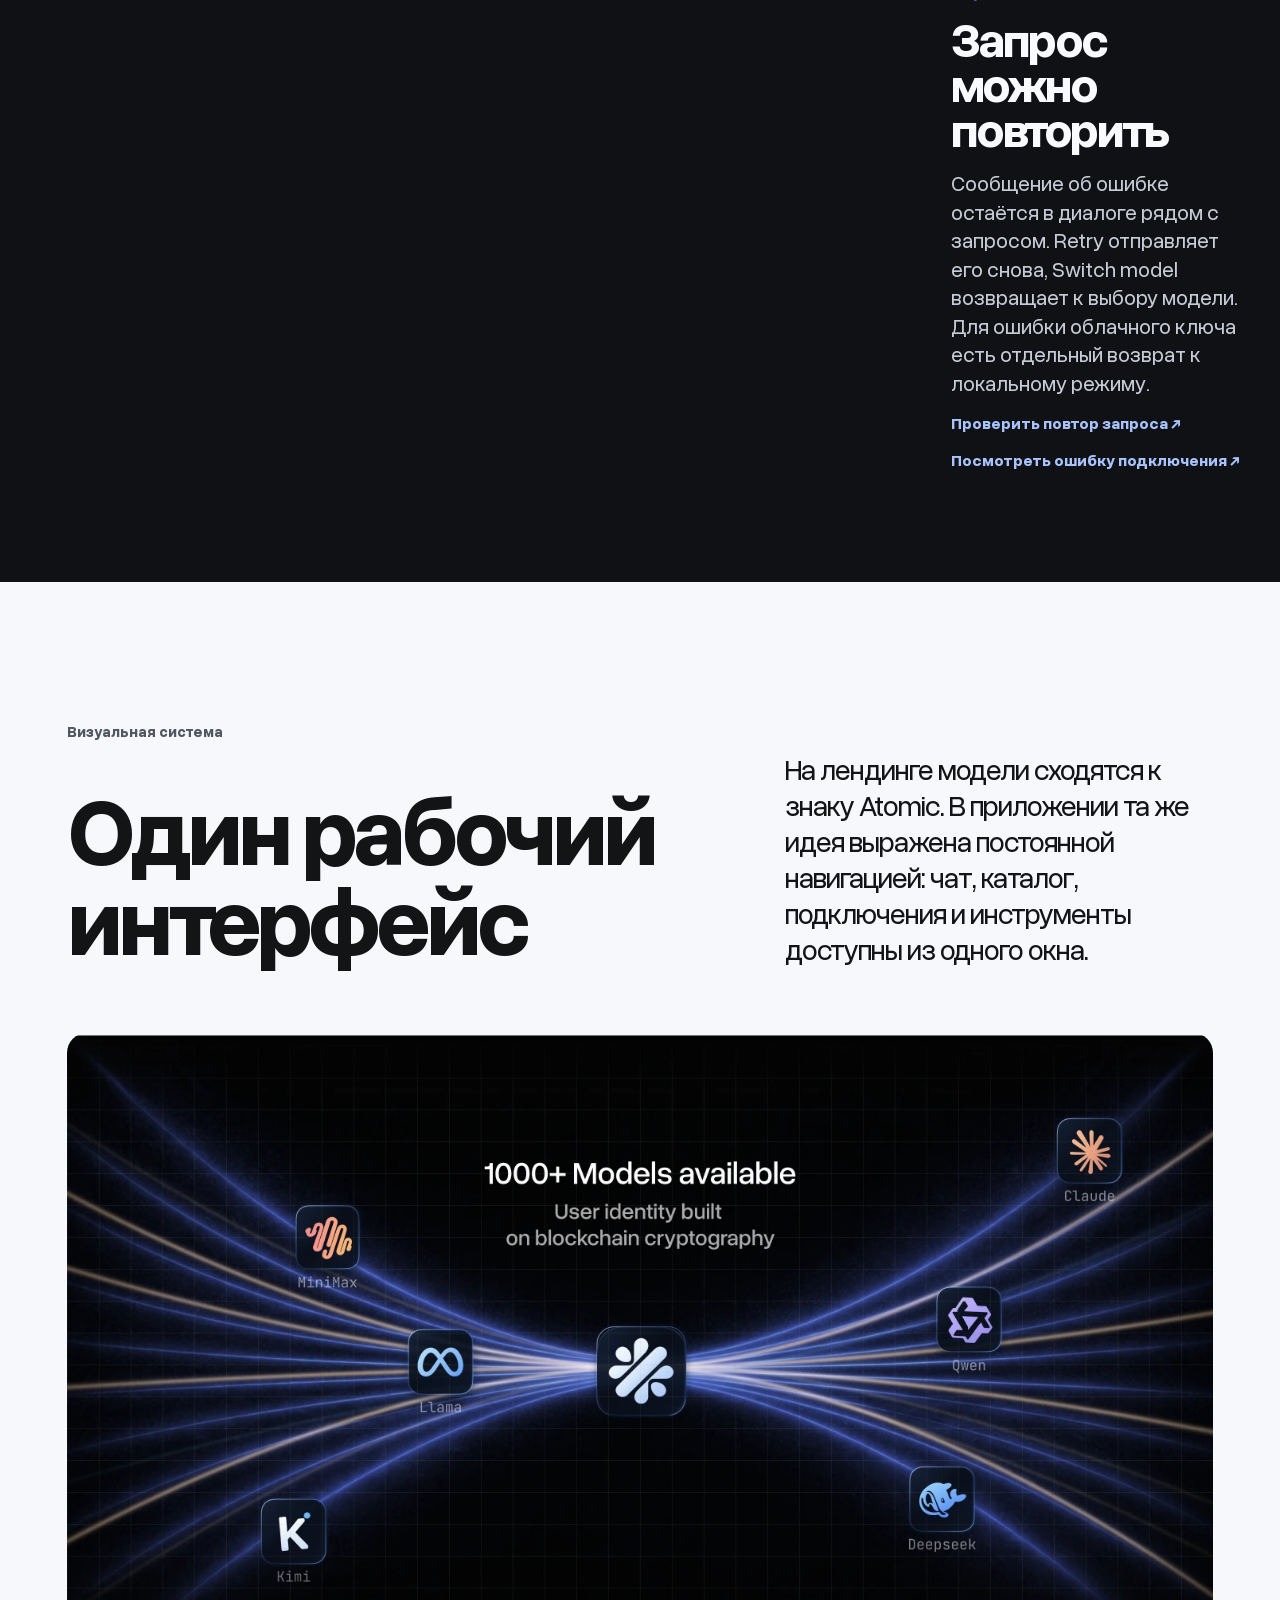
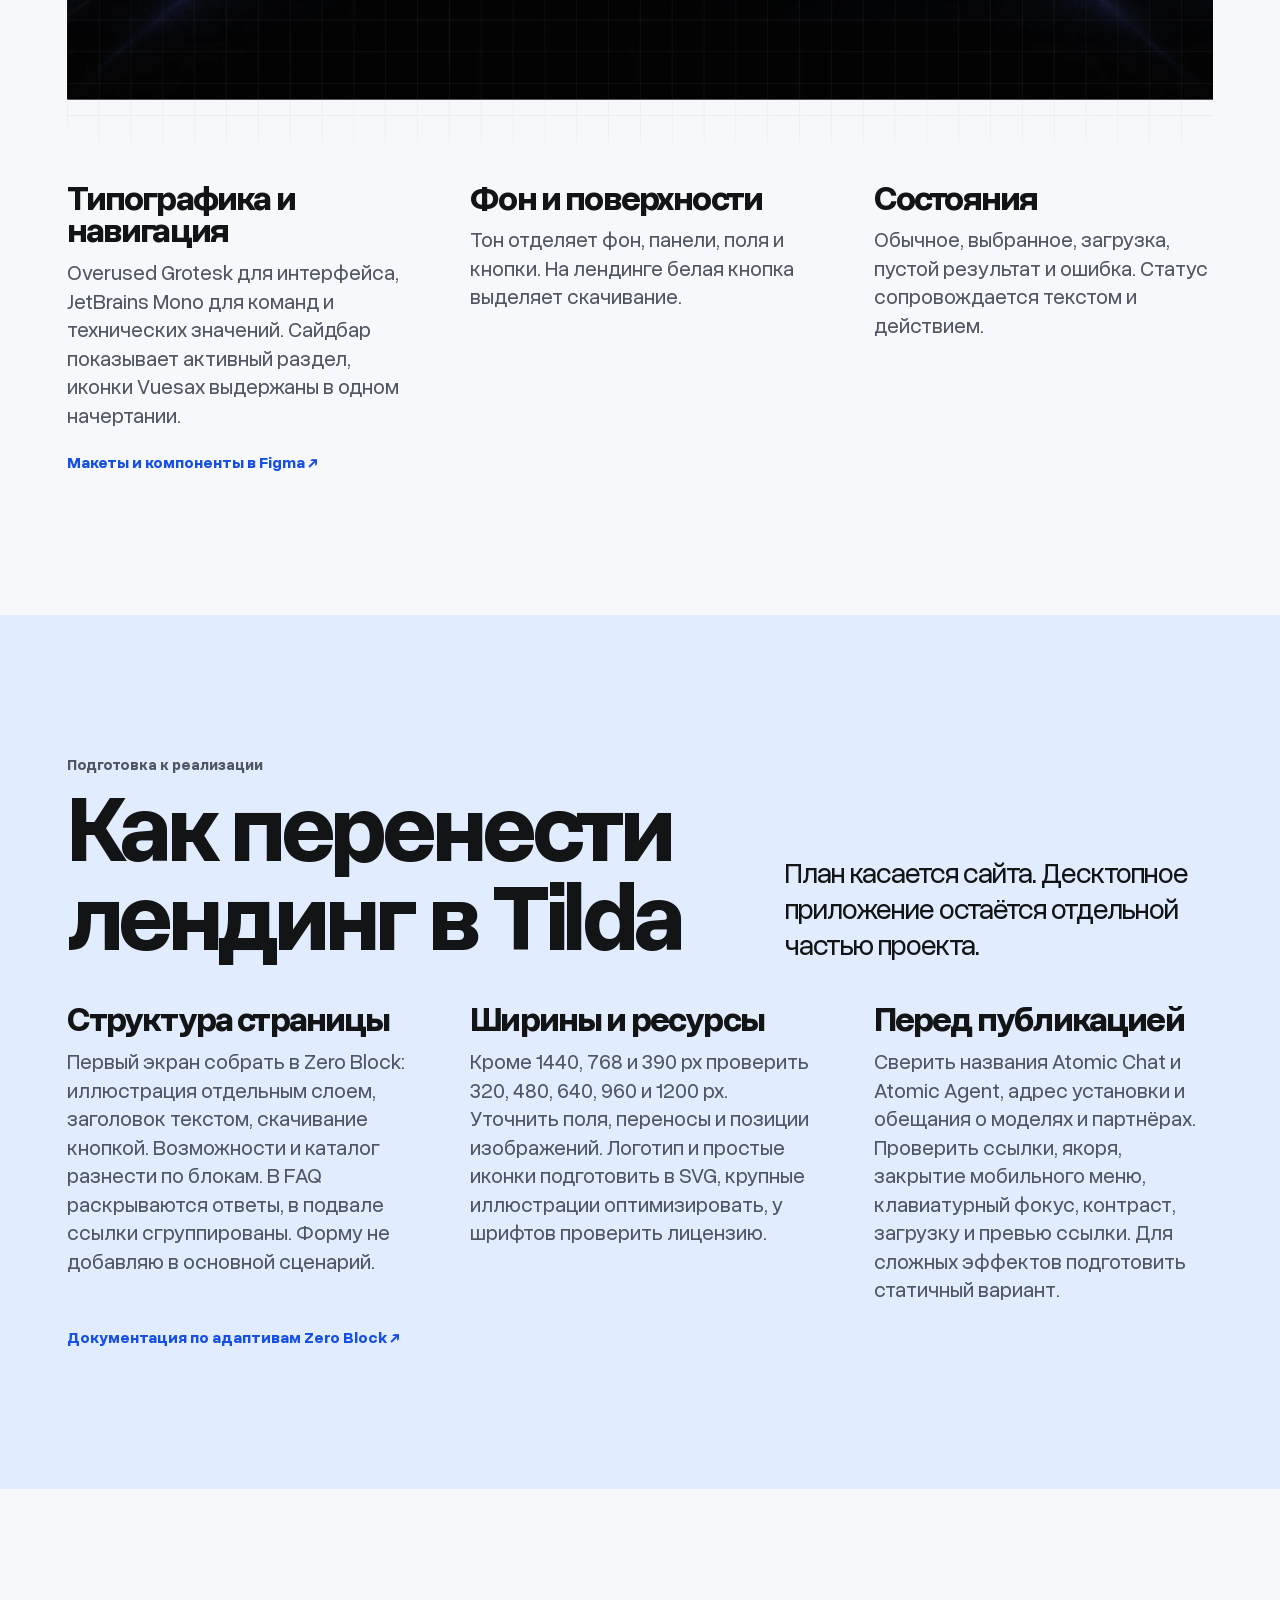
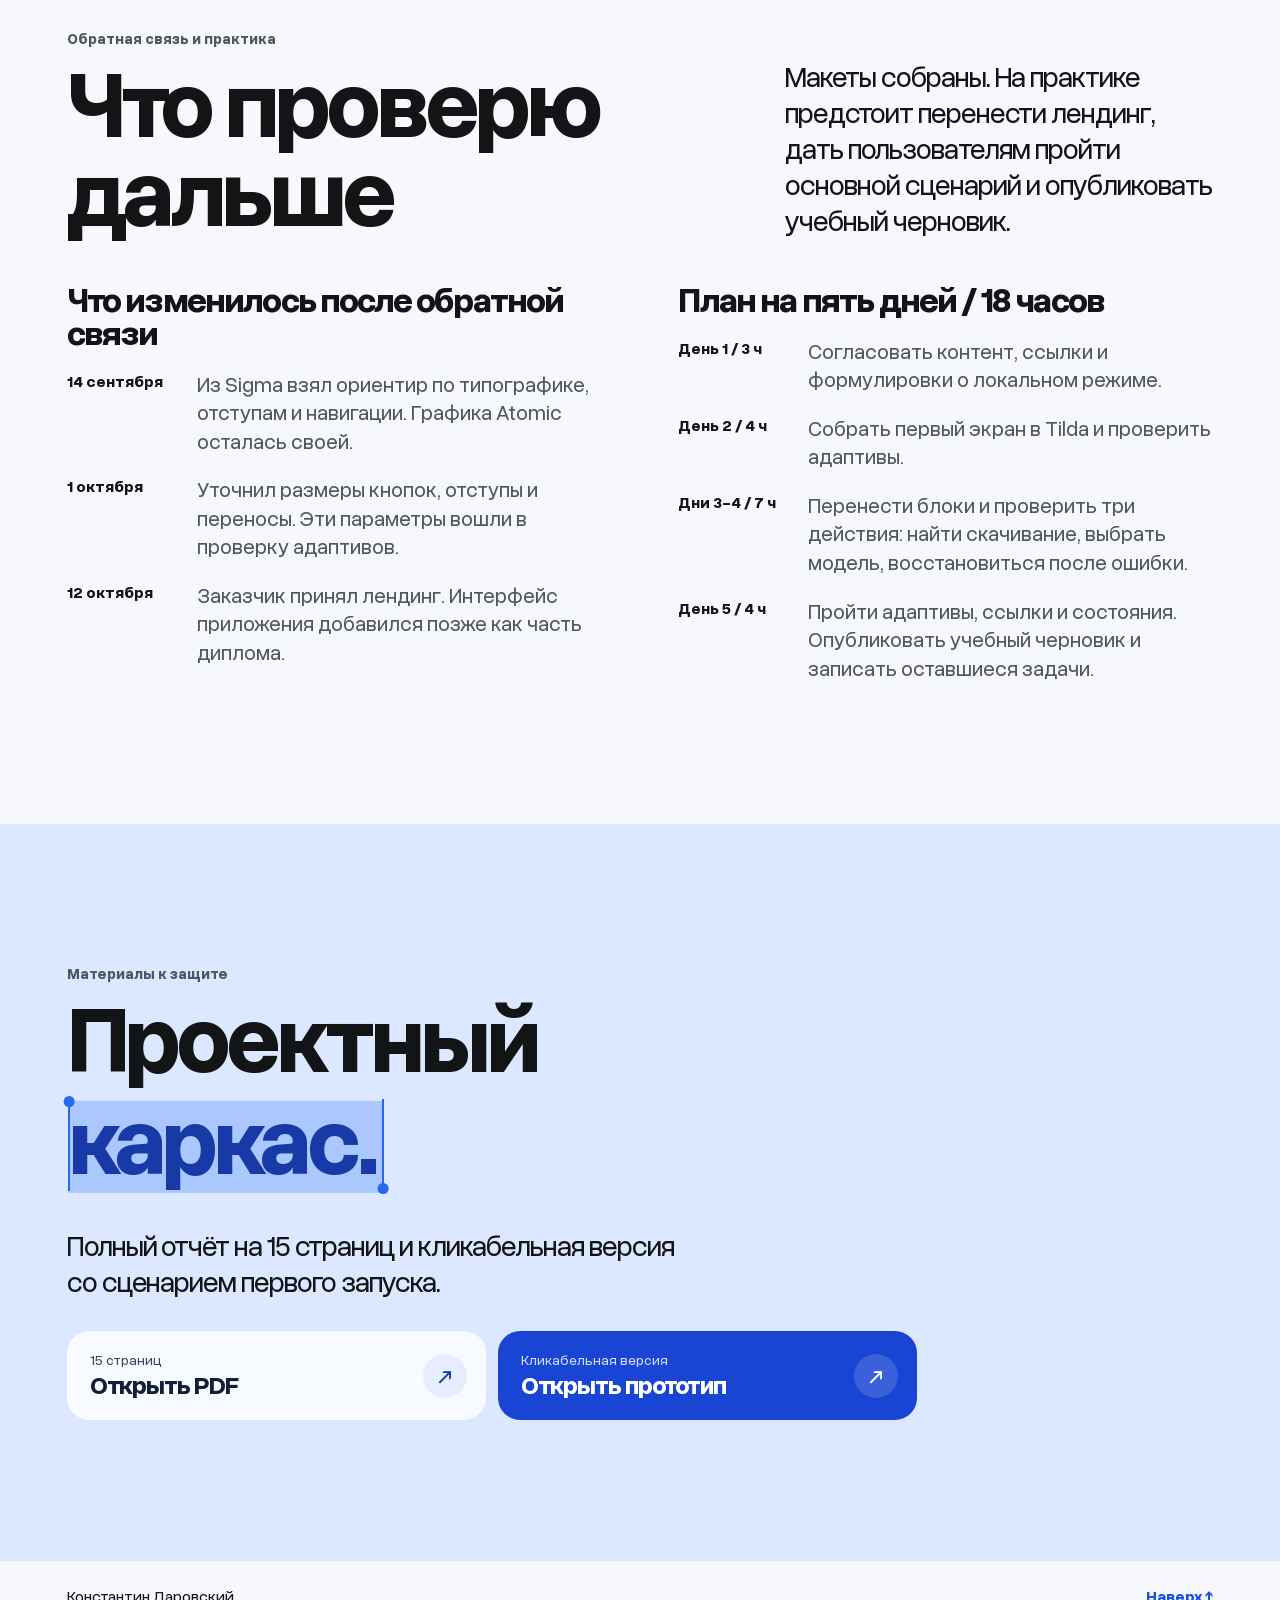
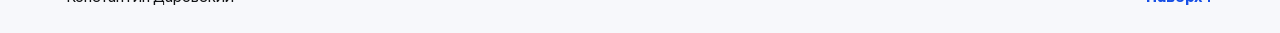
==== commit 25de5d1b: "Publish Atomic Chat KT3" ====
--- a/index.html
+++ b/index.html
@@ -8,8 +8,8 @@
 <title>Atomic Chat — проектный каркас</title>
 <link rel="icon" href="media/icon.png" type="image/png">
 <link rel="stylesheet" href="story.css?v=4">
-<link rel="stylesheet" href="refine.css">
-<script src="story.js?v=4" defer></script>
+<link rel="stylesheet" href="refine.css?v=5">
+<script src="story.js?v=5" defer></script>
 </head>
 <body>
 <header class="bar">
@@ -65,12 +65,15 @@
           <img id="story-screen" class="screen-layer is-visible" src="media/download.webp" width="1440" height="930" alt="Блок установки Atomic Chat" loading="lazy">
           <img class="screen-layer" width="1440" height="900" alt="" aria-hidden="true">
         </figure>
-        <div class="stage-footer"><p id="stage-label">01 / Скачивание</p><div><button class="zoom-control" type="button" data-zoom="media/download.webp" id="stage-zoom">Увеличить <span aria-hidden="true">+</span></button><a href="prototype/" class="quiet" id="stage-link">Открыть в прототипе ↗</a></div></div>
-        <nav class="route" aria-label="Шаги сценария"><a href="#install" aria-current="step">Установка</a><a href="#model">Модель</a><a href="#generating">Запрос</a><a href="#answer">Ответ</a><a href="#catalog">Каталог</a><a href="#error">Ошибка</a></nav>
+        <div class="stage-footer"><p id="stage-label">01 / Скачивание</p><div><button class="zoom-control" type="button" data-zoom="media/download.webp" id="stage-zoom">Увеличить <span aria-hidden="true">+</span></button><a href="prototype/?view=download" class="quiet" id="stage-link">Открыть в прототипе ↗</a></div></div>
+        <nav class="route" aria-label="Шаги сценария">
+          <div class="route-main"><span>Основной путь</span><div><a href="#install" aria-current="step">Установка</a><a href="#model">Модель</a><a href="#generating">Запрос</a><a href="#answer">Ответ</a></div></div>
+          <div class="route-branches"><span>Другие ситуации</span><div><a href="#catalog">Каталог</a><a href="#error">Ошибка</a></div></div>
+        </nav>
       </div>
       <div class="beats">
         <article class="beat" id="install" data-scene="install">
-          <p class="meta">01 / Скачивание</p><h3>Сначала<br>лендинг</h3><p>С первого экрана можно сразу перейти к скачиванию. Если нужно больше информации, меню ведёт к возможностям, моделям и FAQ.</p><p class="scene-detail">Список разделён на Desktop и Mobile. Пользователь сначала находит свою платформу, затем выбирает подходящий вариант установки.</p><img class="mobile-scene" src="media/download.webp" alt="Блок установки" loading="lazy"><a class="quiet" href="prototype/">Открыть лендинг в прототипе ↗</a>
+          <p class="meta">01 / Скачивание</p><h3>Сначала<br>лендинг</h3><p>С первого экрана можно сразу перейти к скачиванию. Если нужно больше информации, меню ведёт к возможностям, моделям и FAQ.</p><p class="scene-detail">Список разделён на Desktop и Mobile. Пользователь сначала находит свою платформу, затем выбирает подходящий вариант установки.</p><img class="mobile-scene" src="media/download.webp" alt="Блок установки" loading="lazy"><a class="quiet" href="prototype/?view=download">Открыть шаг скачивания ↗</a>
         </article>
         <article class="beat" id="model" data-scene="model">
           <p class="meta">02 / Выбор модели</p><h3>Модель<br>видна сразу</h3><p>New Chat начинается с выбора модели. В списке разведены локальные и облачные варианты, а текущая модель отмечена галочкой.</p><img class="mobile-scene" src="prototype/assets/final-02.png" alt="Список моделей" loading="lazy"><a class="quiet" href="prototype/?step=02">Открыть выбор модели ↗</a>
--- a/refine.css
+++ b/refine.css
@@ -1,4 +1,5 @@
-.stage { aspect-ratio: 8/5; background: #040404; }
+.sticky-stage { top: clamp(70px,9vh,110px); }
+.stage { aspect-ratio: 8/5; background: #040404; max-width: calc(160svh - 285px); margin-inline: auto; }
 .stage .screen-layer {
   position: absolute; inset: 0; width: 100%; height: 100%; object-fit: contain;
   opacity: 0; transition: opacity 180ms ease; pointer-events: none;
@@ -17,7 +18,12 @@
 .hero-screen .zoom-control { position: absolute; right: 14px; bottom: 14px; color: #ebeff7; background: #191c25; }
 .hero-screen .zoom-control:hover { background: #2b3246; }
 .mobile-zoom { display: none; }
-.route { display: grid; grid-template-columns: repeat(6, minmax(0,1fr)); gap: 4px; margin-top: 9px; }
+.route { display: grid; grid-template-columns: minmax(0,2fr) minmax(0,1fr); gap: clamp(12px,3vw,42px); margin-top: 9px; }
+.route > div { min-width: 0; }
+.route > div > span { display: block; font-size: 12px; color: #aeb6c8; margin-bottom: 8px; }
+.route-main > div,.route-branches > div { display: grid; gap: 4px; }
+.route-main > div { grid-template-columns: repeat(4,minmax(0,1fr)); }
+.route-branches > div { grid-template-columns: repeat(2,minmax(0,1fr)); }
 .route a {
   position: relative; color: #aeb6c8; padding: 12px 2px; font-size: clamp(11px,1.24vw,16px);
   border-top: 2px solid #364155; transition: color 160ms ease;
@@ -28,6 +34,7 @@
 }
 .route a:hover,.route [aria-current] { color: #fff; }
 .route [aria-current]::after { transform: scaleX(1); }
+.route-branches [aria-current]::after { background: #d9b093; }
 .beat { scroll-margin-top: clamp(130px, 28vh, 270px); }
 .beat .scene-detail { color: #aeb6c8; font-size: .95rem; }
 .beat.revealed h3 { animation: enter .42s var(--ease) both; }
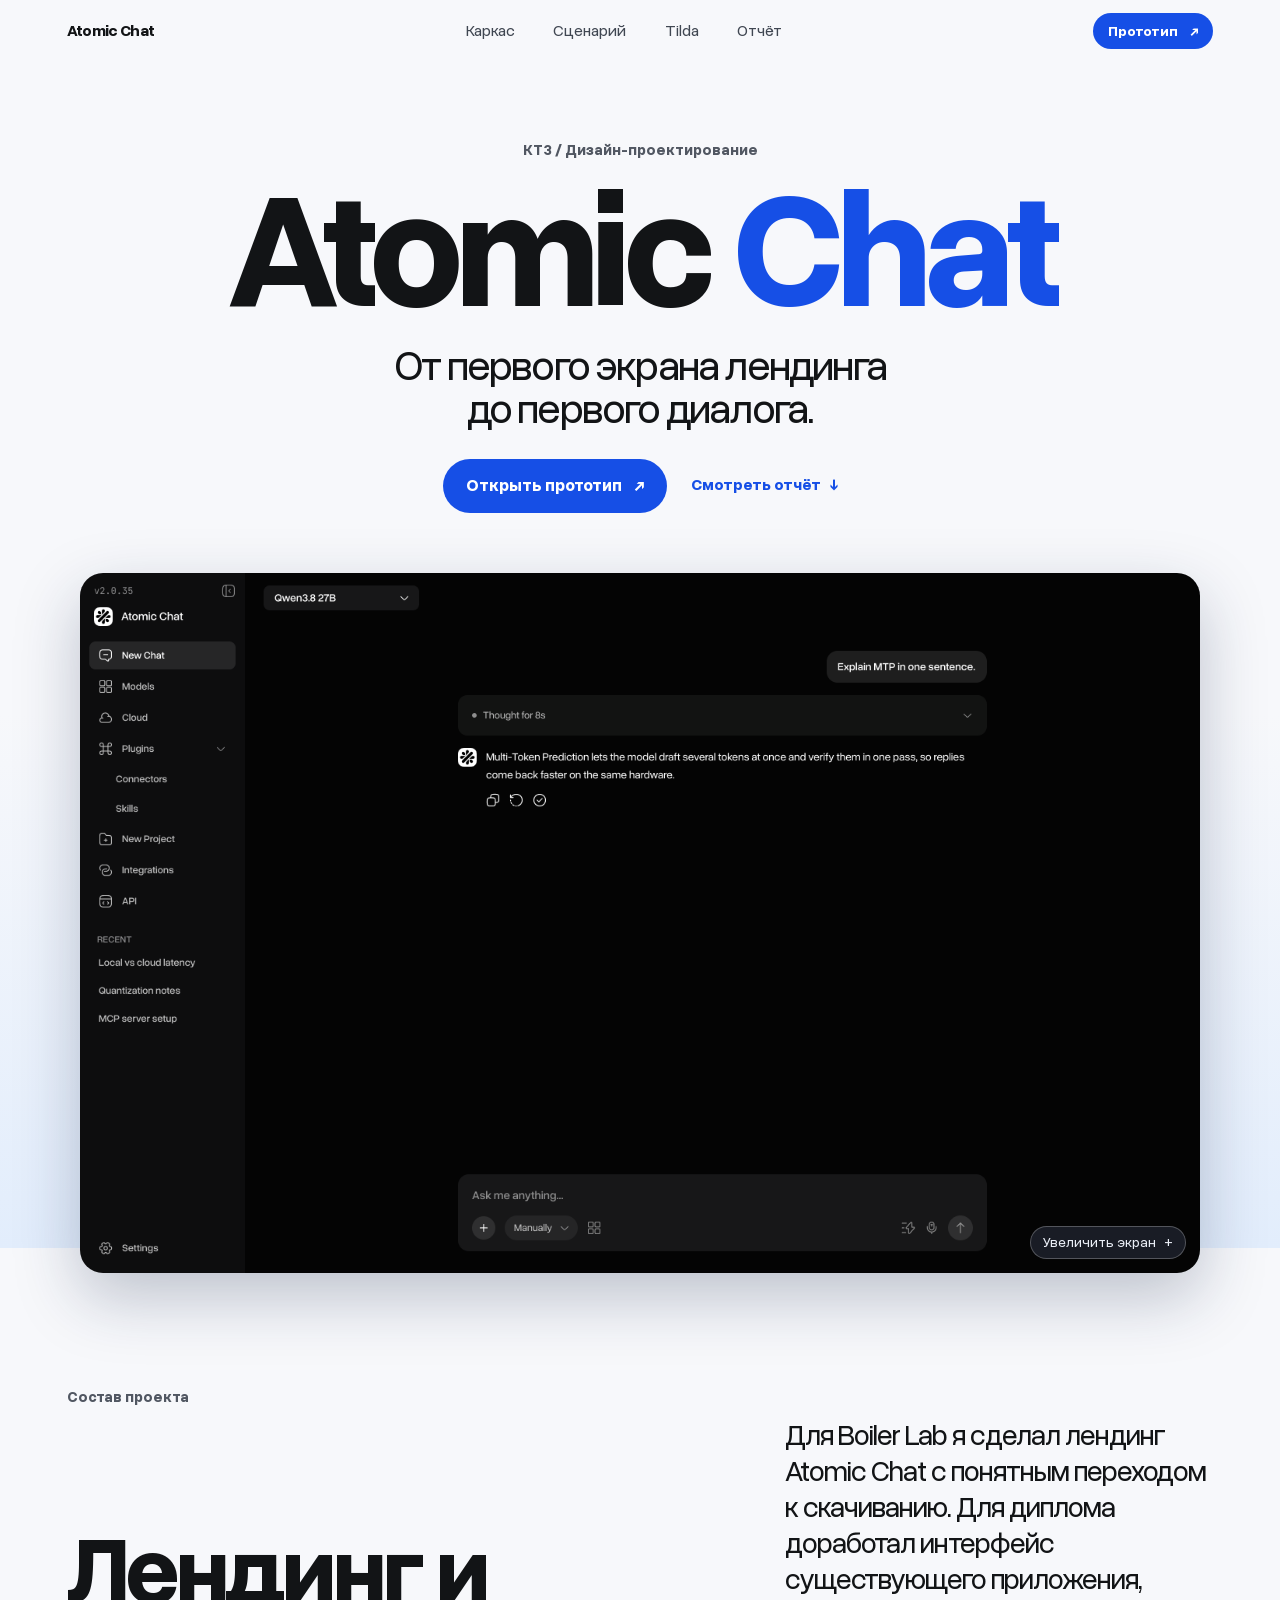
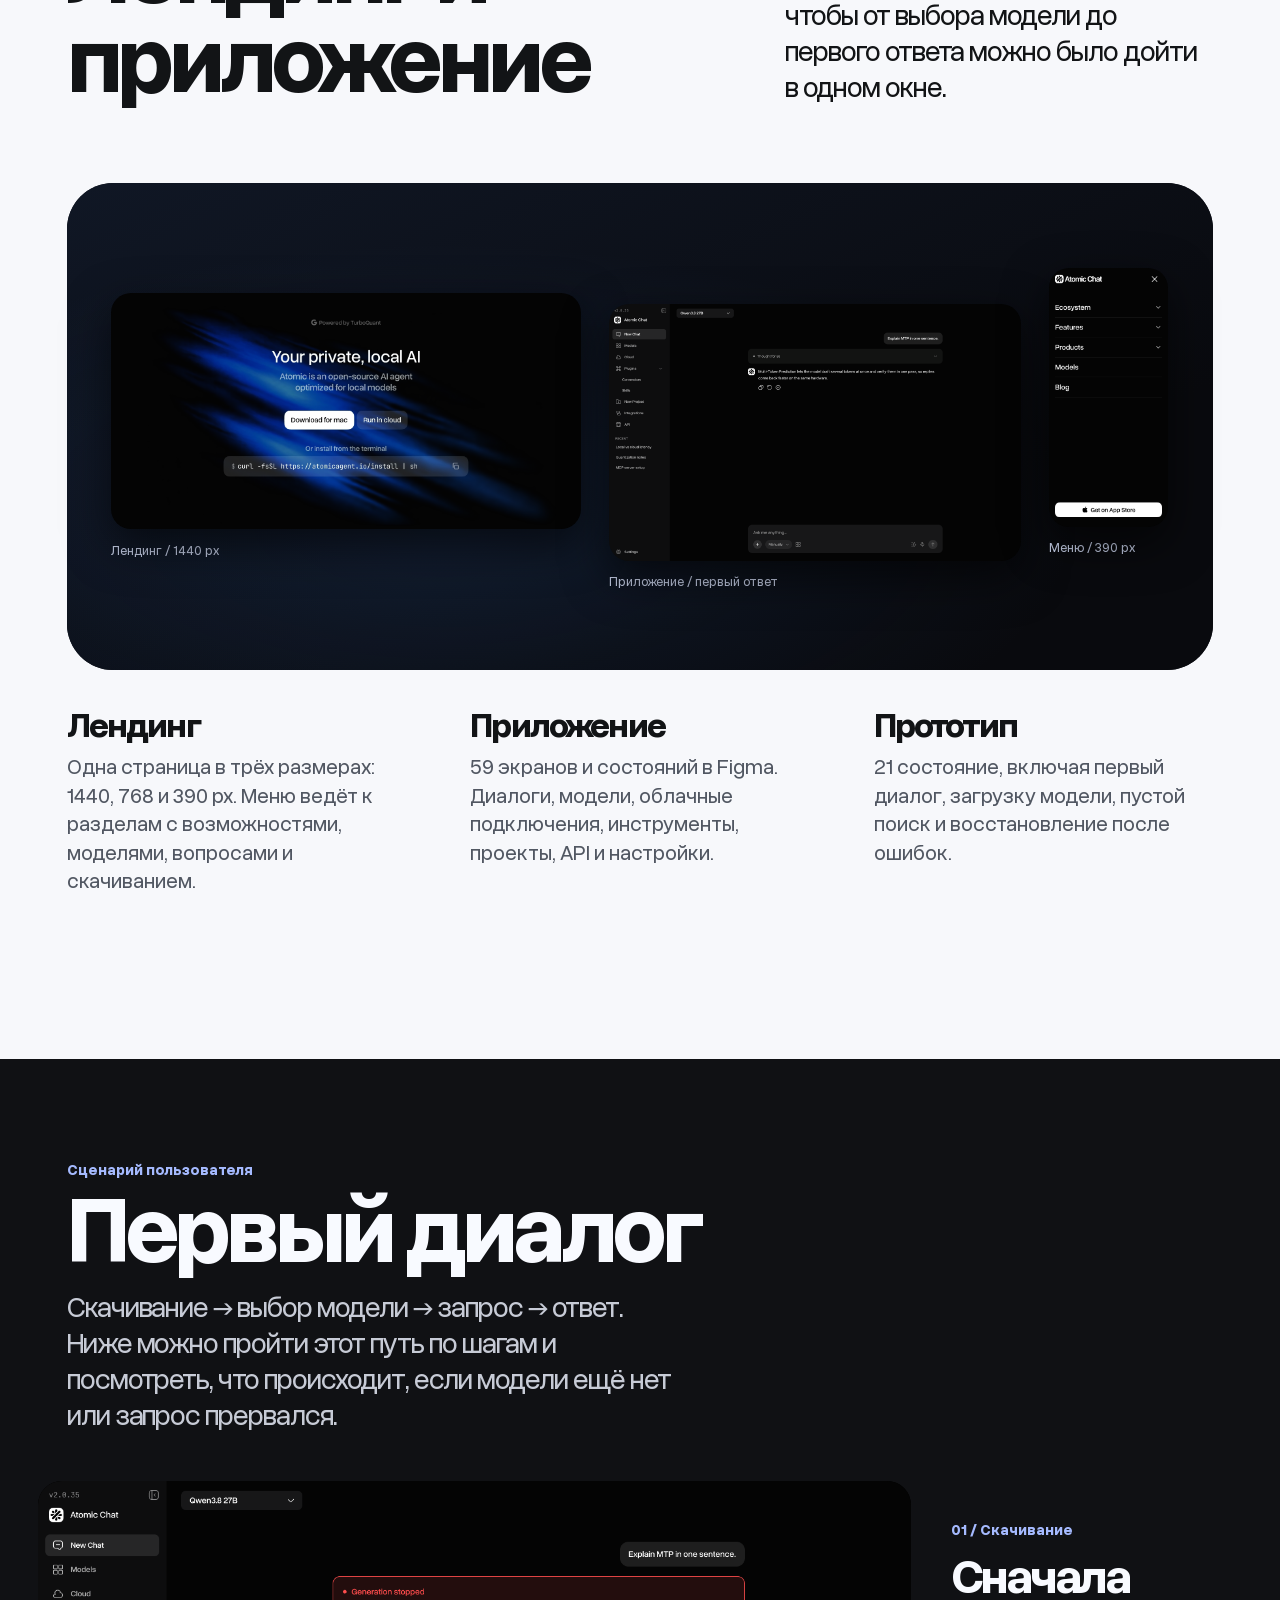
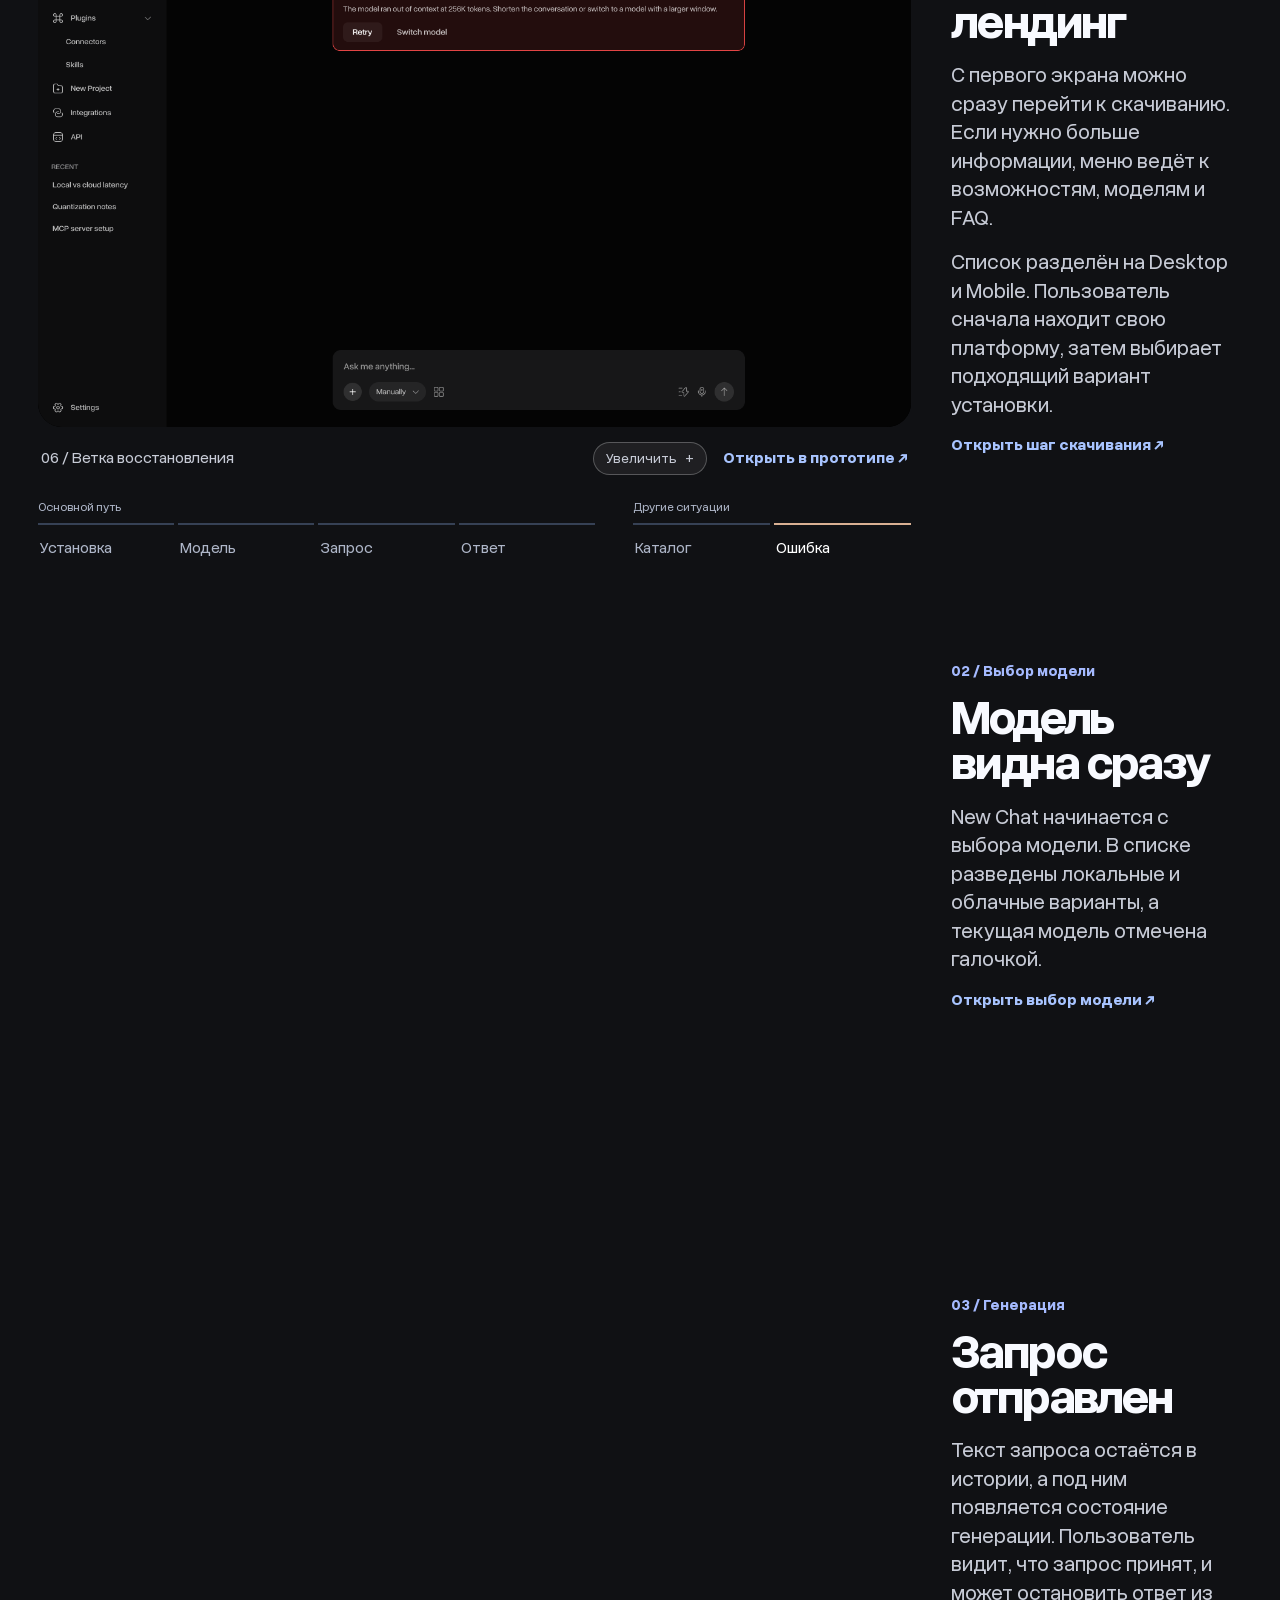
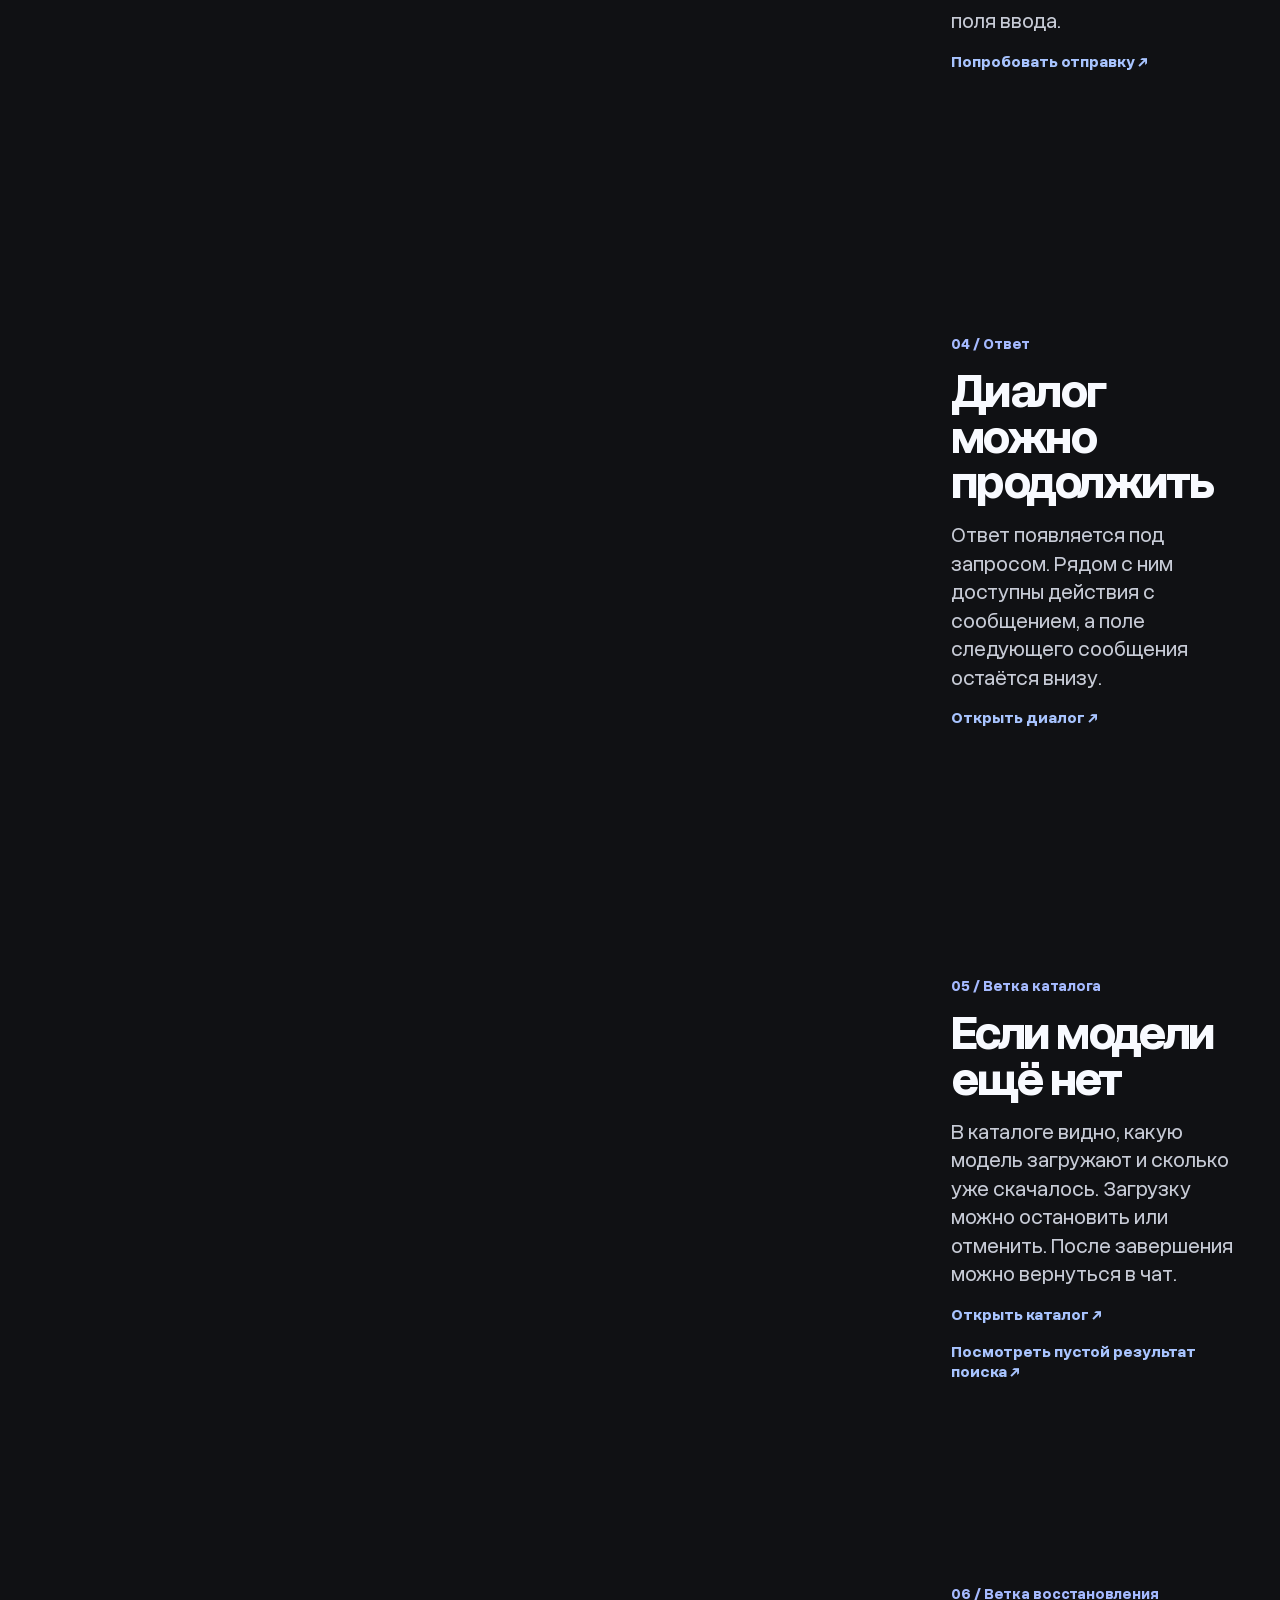
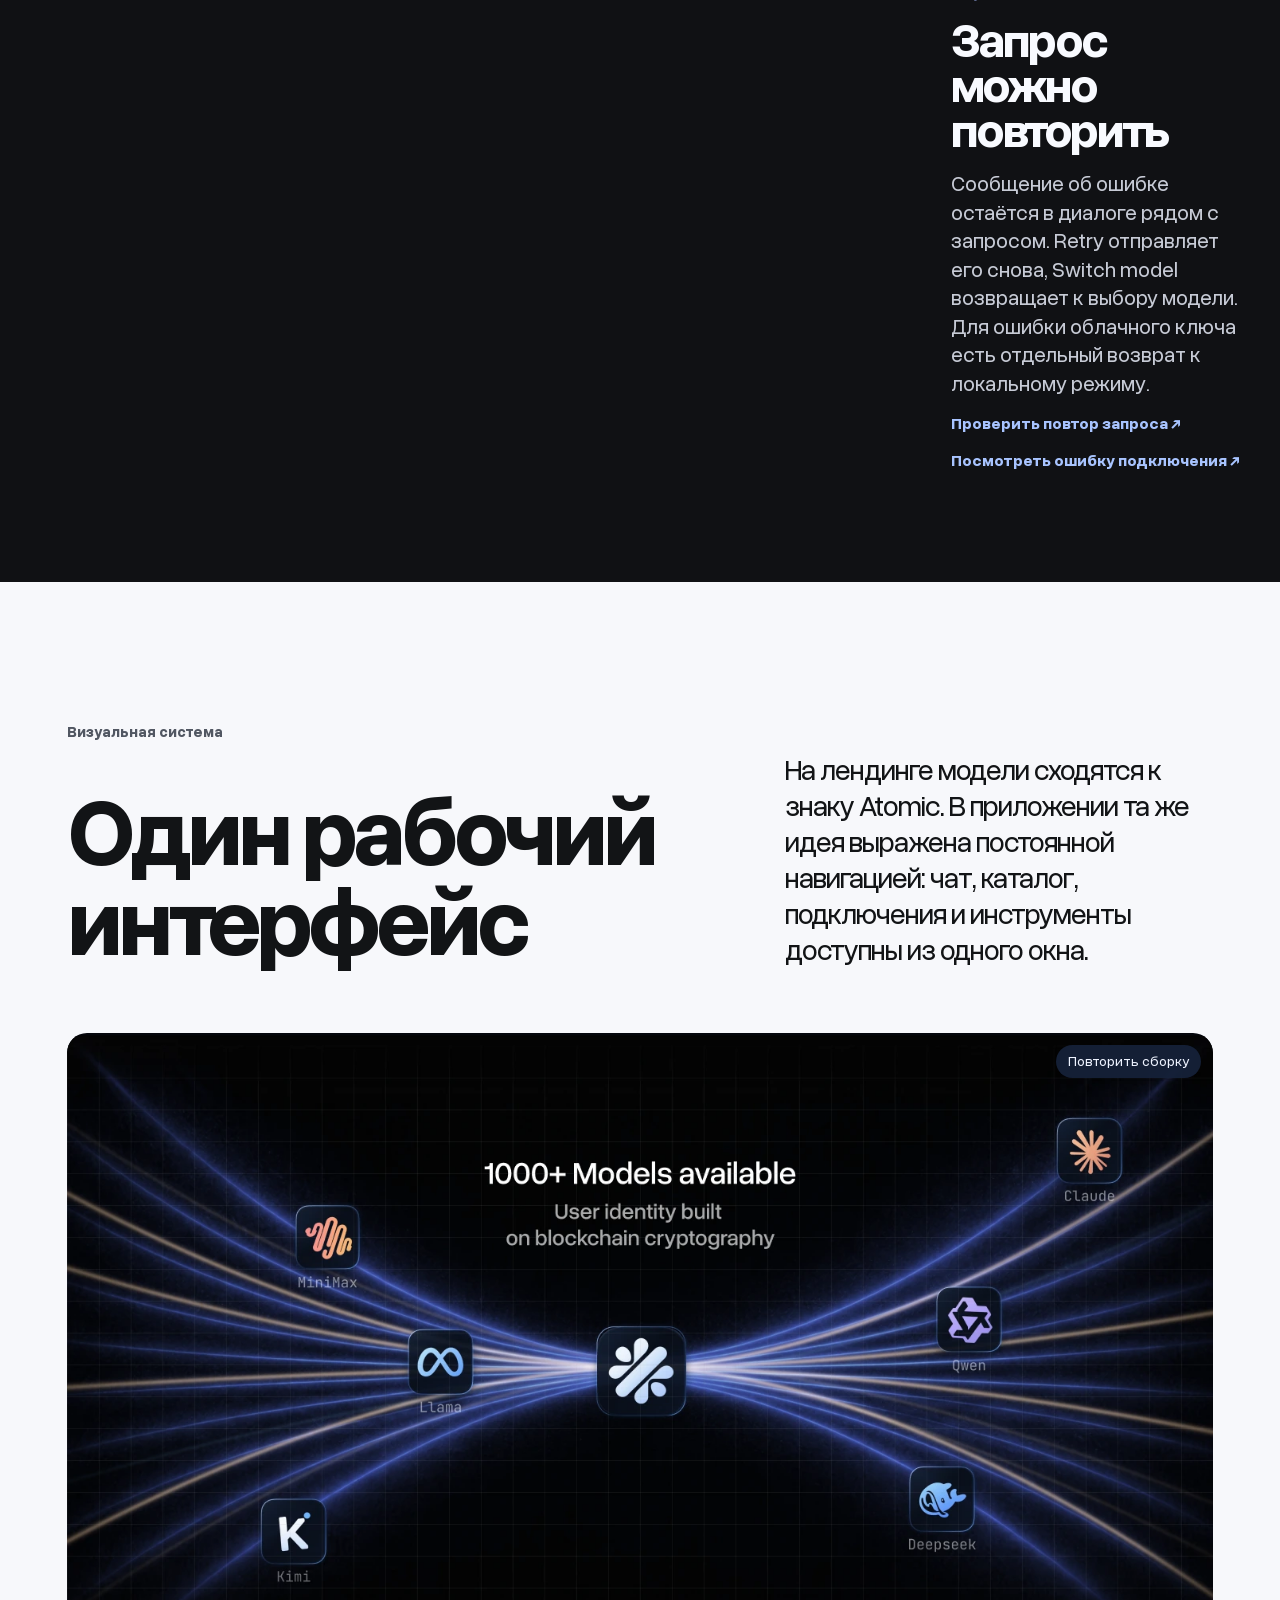
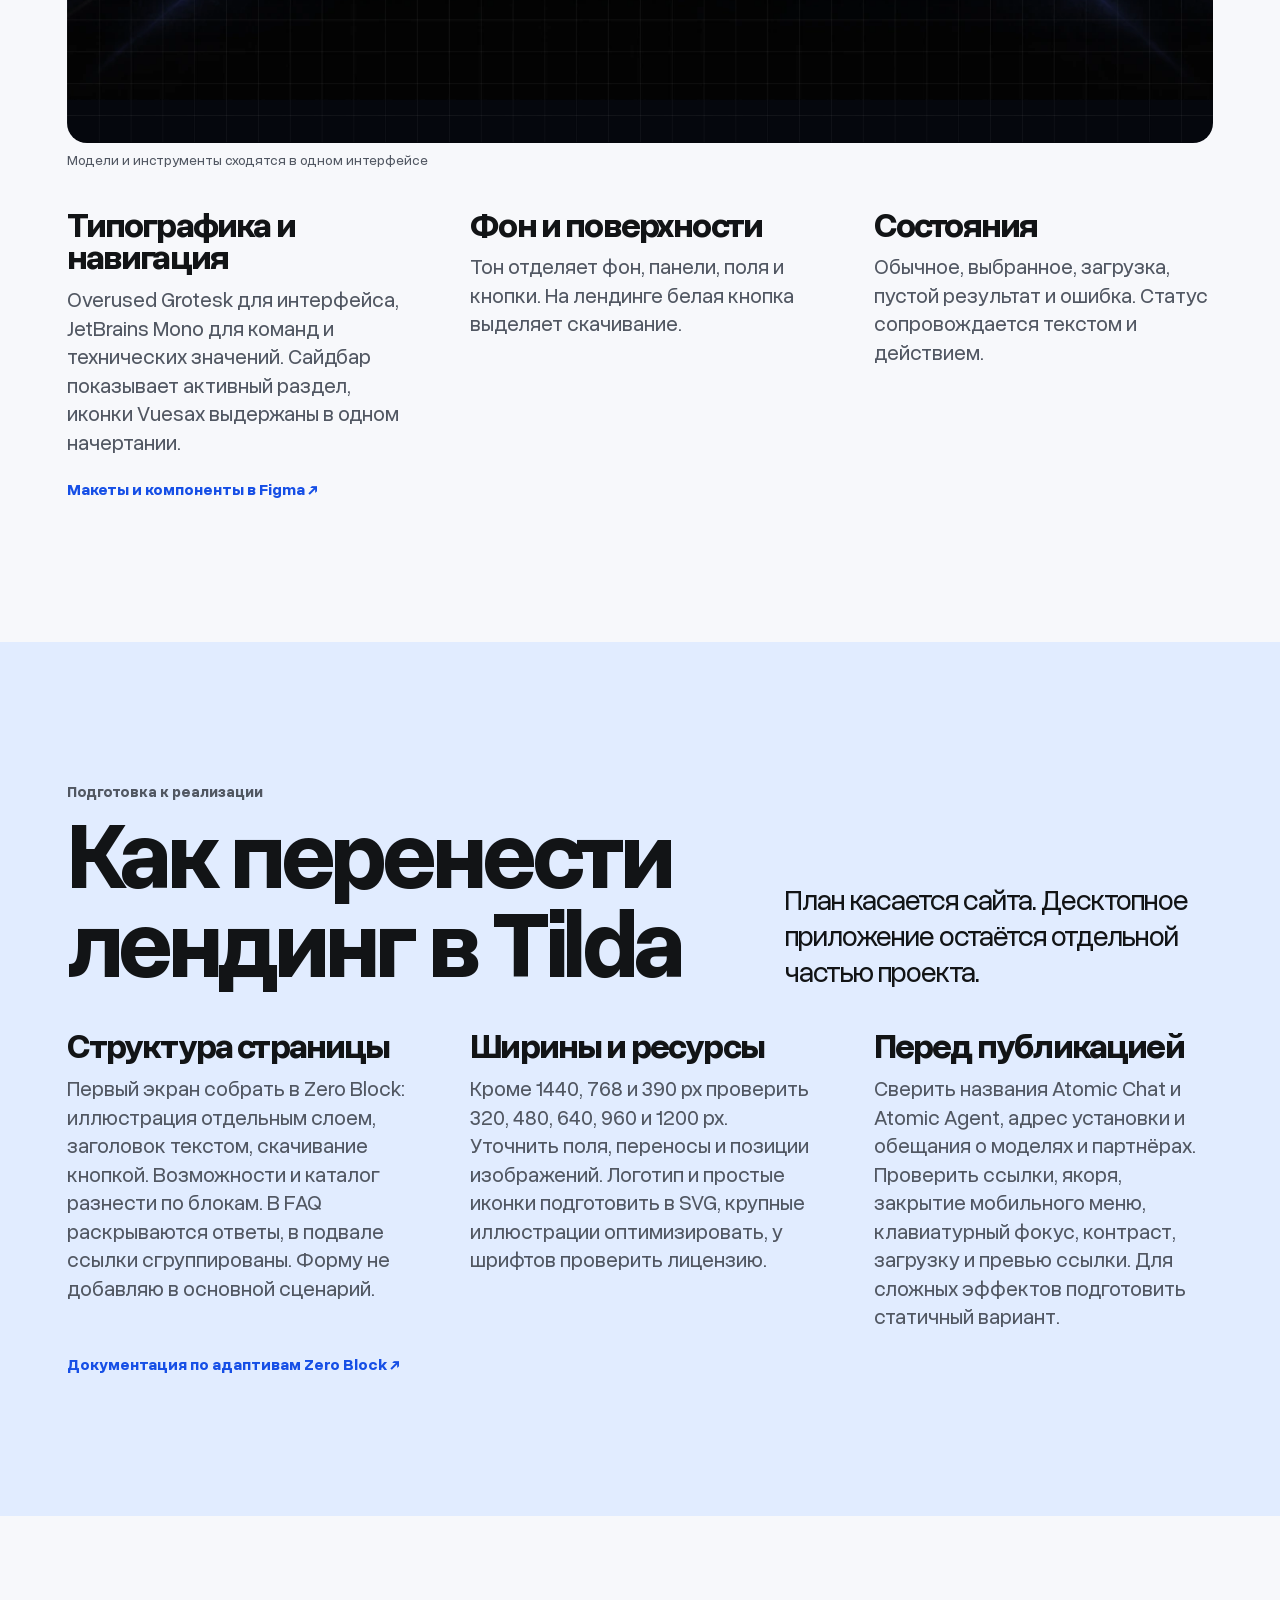
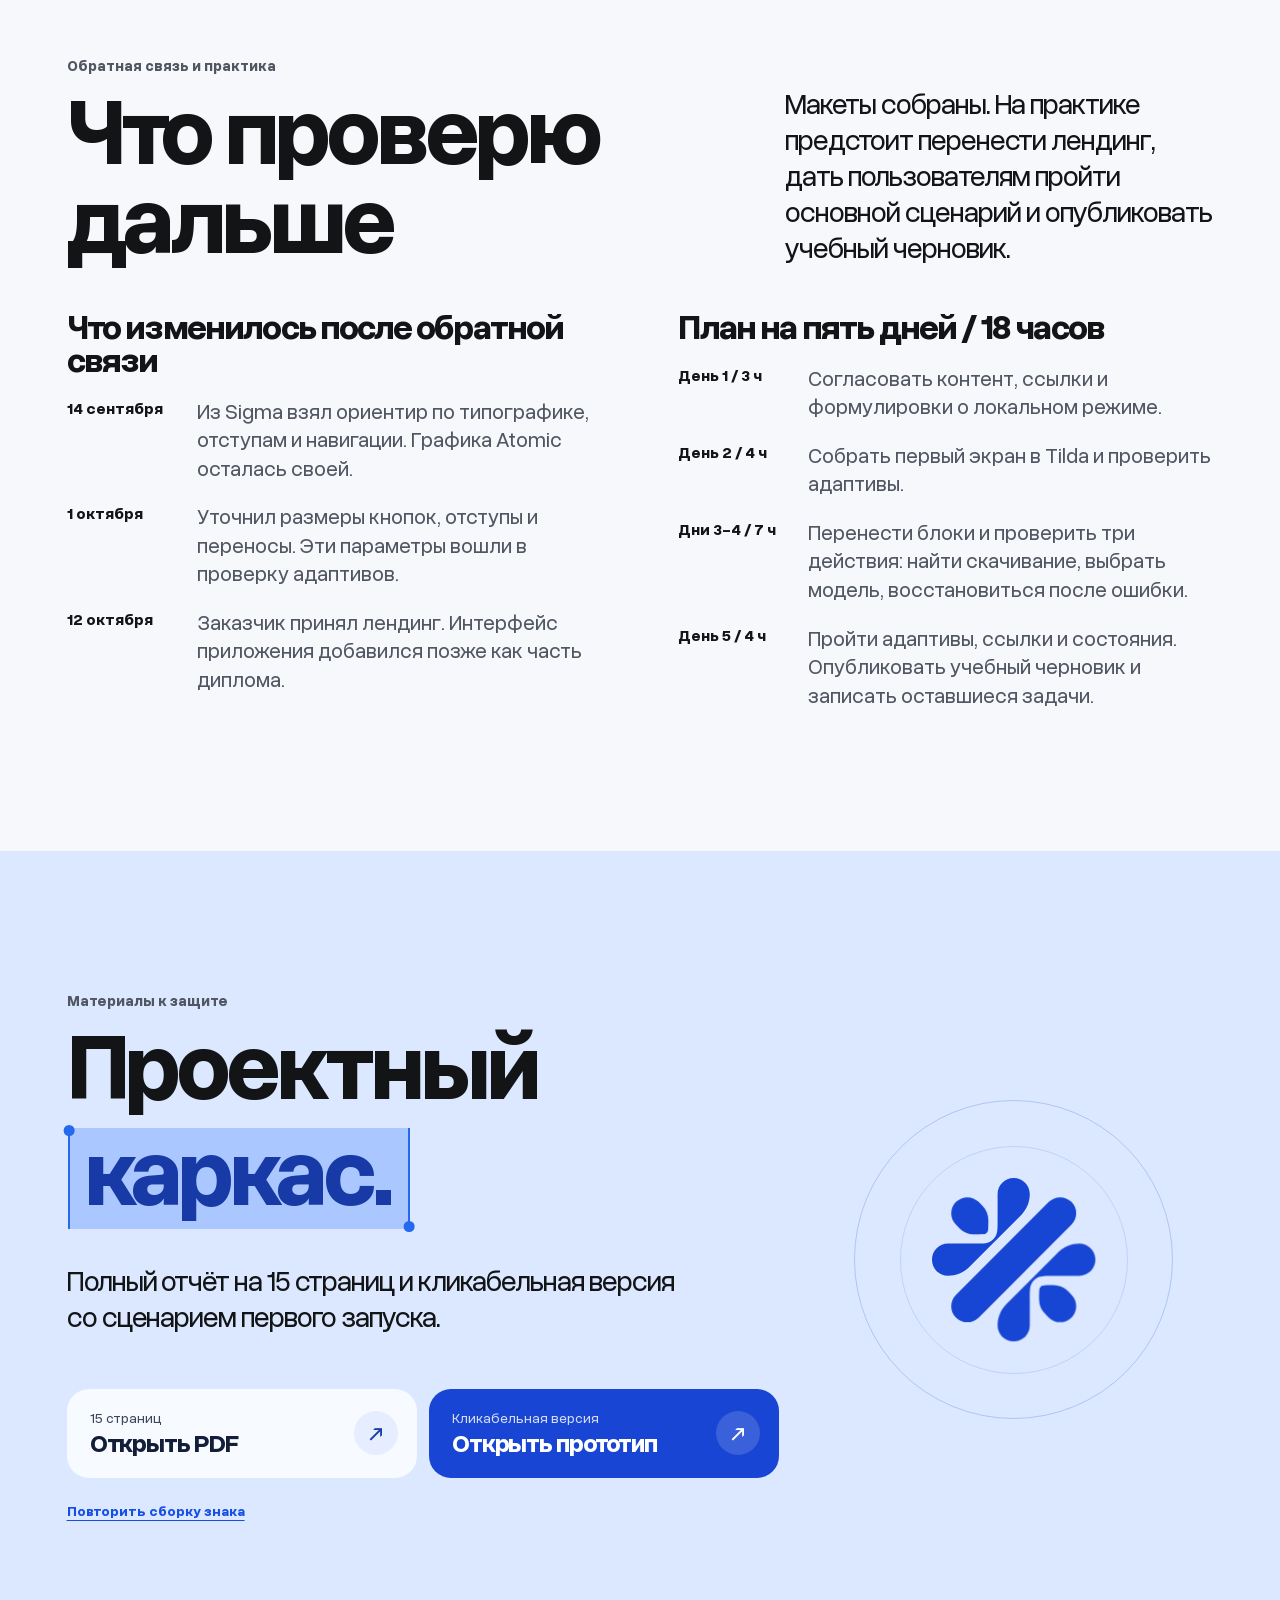
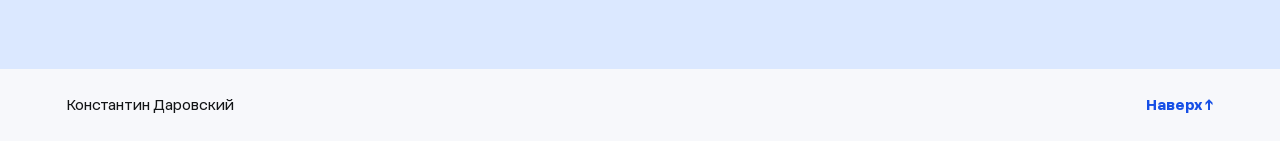
==== commit cf607797: "Publish Atomic Chat KT3" ====
--- a/index.html
+++ b/index.html
@@ -9,7 +9,9 @@
 <link rel="icon" href="media/icon.png" type="image/png">
 <link rel="stylesheet" href="story.css?v=4">
 <link rel="stylesheet" href="refine.css?v=5">
+<link rel="stylesheet" href="motion.css">
 <script src="story.js?v=5" defer></script>
+<script src="motion.js" defer></script>
 </head>
 <body>
 <header class="bar">
@@ -96,7 +98,31 @@
 
   <section class="wrap section system" id="system">
     <div class="lead reveal"><p class="meta">Визуальная система</p><h2>Один рабочий<br>интерфейс</h2><p>На лендинге модели сходятся к знаку Atomic. В приложении та же идея выражена постоянной навигацией: чат, каталог, подключения и инструменты доступны из одного окна.</p></div>
-    <figure class="reveal system-image"><img src="media/concept.webp" width="1440" height="891" alt="Модели вокруг знака Atomic Chat" loading="lazy"></figure>
+    <figure class="system-image" id="model-map" data-assembly>
+      <div class="model-window">
+        <img src="media/concept.webp" width="1440" height="891" alt="Макет секции 1000+ Models available. Шесть моделей расположены вокруг знака Atomic Chat." loading="lazy">
+        <button class="model-replay" type="button" data-replay="#model-map">Повторить сборку</button>
+        <div class="model-diagram" aria-hidden="true">
+          <p>1000+ Models available</p>
+          <svg viewBox="0 0 1440 891" preserveAspectRatio="none" class="model-lines">
+            <path pathLength="1" style="--delay:0ms" d="M326 257 C430 280 525 414 720 424"/>
+            <path pathLength="1" style="--delay:95ms" d="M469 412 C566 412 612 428 720 424"/>
+            <path pathLength="1" style="--delay:175ms" d="M282 626 C422 578 535 461 720 424"/>
+            <path pathLength="1" style="--delay:55ms" d="M1285 150 C1094 241 947 391 720 424"/>
+            <path pathLength="1" style="--delay:135ms" d="M1134 362 C978 366 866 424 720 424"/>
+            <path pathLength="1" style="--delay:225ms" d="M1100 586 C976 524 879 446 720 424"/>
+          </svg>
+          <span class="model-point" style="--x:22.64%;--y:28.85%;--delay:0ms">MiniMax</span>
+          <span class="model-point" style="--x:32.57%;--y:46.24%;--delay:95ms">Llama</span>
+          <span class="model-point" style="--x:19.58%;--y:70.26%;--delay:175ms">Kimi</span>
+          <span class="model-point" style="--x:89.24%;--y:16.84%;--delay:55ms">Claude</span>
+          <span class="model-point" style="--x:78.75%;--y:40.63%;--delay:135ms">Qwen</span>
+          <span class="model-point" style="--x:76.39%;--y:65.77%;--delay:225ms">DeepSeek</span>
+          <div class="model-core"><img src="media/atomic-mark.svg" alt=""></div>
+        </div>
+      </div>
+      <figcaption>Модели и инструменты сходятся в одном интерфейсе</figcaption>
+    </figure>
     <div class="details thirds reveal">
       <div><h3>Типографика и навигация</h3><p>Overused Grotesk для интерфейса, JetBrains Mono для команд и технических значений. Сайдбар показывает активный раздел, иконки Vuesax выдержаны в одном начертании.</p></div>
       <div><h3>Фон и поверхности</h3><p>Тон отделяет фон, панели, поля и кнопки. На лендинге белая кнопка выделяет скачивание.</p></div>
@@ -126,13 +152,15 @@
   </section>
 
   <section class="end" id="report">
-    <div class="wrap section reveal">
+    <div class="wrap section reveal finale-layout">
+      <div id="finale-assembly" class="finale-assembly" data-assembly aria-hidden="true"><div class="mark-orbit"><svg viewBox="0 0 25 25" aria-hidden="true"><path d="M21.3388 17.8569C22.3003 18.8184 22.3003 20.3773 21.3388 21.3388C20.3773 22.3003 18.8184 22.3003 17.8569 21.3388L17.2778 20.7598C16.7046 20.1866 16.3826 19.4091 16.3826 18.5985C16.3826 17.9387 16.3837 17.5291 16.4088 17.2213C16.4325 16.9321 16.4702 16.8583 16.4754 16.8481C16.5571 16.6878 16.6876 16.5571 16.8479 16.4754C16.8581 16.4702 16.9321 16.4325 17.2213 16.4088C17.5291 16.3837 17.9387 16.3826 18.5985 16.3826C19.4091 16.3826 20.1864 16.7044 20.7595 17.2776C20.9295 17.4475 21.1228 17.6409 21.3388 17.8569Z"/><path d="M3.66119 3.66119C4.6227 2.69967 6.18163 2.69967 7.14315 3.66119L7.72222 4.24025C8.29541 4.81345 8.61743 5.59086 8.61743 6.40148C8.61743 7.06134 8.6163 7.47093 8.59116 7.77866C8.56753 8.06787 8.52979 8.14169 8.52458 8.15189C8.44287 8.31225 8.31244 8.44287 8.15208 8.52458C8.14187 8.52979 8.06787 8.56753 7.77866 8.59116C7.47093 8.6163 7.06134 8.61743 6.40148 8.61743C5.59086 8.61743 4.81345 8.29541 4.24025 7.72222L3.66119 7.14315C2.69967 6.18163 2.69967 4.6227 3.66119 3.66119Z"/><path d="M22.5379 10.0379C23.8977 10.0379 25 11.1402 25 12.5C25 13.8598 23.8977 14.9621 22.5379 14.9621H18.5985C17.3257 14.9621 16.6891 14.9621 16.203 15.2098C15.7754 15.4277 15.4277 15.7754 15.2098 16.203C14.9621 16.6891 14.9621 17.3257 14.9621 18.5985V22.5379C14.9621 23.8977 13.8598 25 12.5 25C11.1402 25 10.0379 23.8977 10.0379 22.5379C10.0379 21.3241 10.52 20.1601 11.3783 19.3019L19.3022 11.3781C20.1604 10.52 21.3243 10.0379 22.5379 10.0379Z"/><path d="M12.5 0C13.8598 0 14.9621 1.10233 14.9621 2.46212C14.9621 3.67586 14.48 4.83988 13.6217 5.69812L5.69812 13.6217C4.83988 14.48 3.67586 14.9621 2.46212 14.9621C1.10233 14.9621 0 13.8598 0 12.5C0 11.1402 1.10233 10.0379 2.46212 10.0379H6.40148C7.67432 10.0379 8.31085 10.0379 8.79702 9.79023C9.22463 9.57234 9.57234 9.22463 9.79023 8.79702C10.0379 8.31085 10.0379 7.67433 10.0379 6.40148V2.46212C10.0379 1.10233 11.1402 0 12.5 0Z"/><path d="M17.8569 3.66119C18.8184 2.69967 20.3773 2.69967 21.3388 3.66119C22.3003 4.6227 22.3003 6.18163 21.3388 7.14315L7.14311 21.3389C6.18159 22.3004 4.62267 22.3004 3.66115 21.3389C2.69963 20.3773 2.69963 18.8184 3.66115 17.8569L17.8569 3.66119Z"/></svg></div></div>
       <p class="meta">Материалы к защите</p><h2><span class="end-line"><span>Проектный</span></span><span class="end-line"><mark><span>каркас.</span><i aria-hidden="true"></i><b aria-hidden="true"></b></mark></span></h2>
       <p>Полный отчёт на 15 страниц и кликабельная версия со сценарием первого запуска.</p>
       <div class="end-actions">
         <a class="end-action" href="atomic-kt3.pdf" target="_blank" rel="noopener"><span><small>15 страниц</small><strong>Открыть PDF</strong></span><span class="action-arrow" aria-hidden="true">↗</span></a>
         <a class="end-action primary-action" href="prototype/"><span><small>Кликабельная версия</small><strong>Открыть прототип</strong></span><span class="action-arrow" aria-hidden="true">↗</span></a>
       </div>
+      <button class="finale-replay" type="button" data-replay="#finale-assembly">Повторить сборку знака</button>
     </div>
   </section>
 </main>
--- a/motion.css
+++ b/motion.css
@@ -0,0 +1,66 @@
+.model-window{position:relative;isolation:isolate;overflow:hidden;border-radius:clamp(10px,1.6vw,20px);background:#05070d;aspect-ratio:1440/891}
+.model-window>img{width:100%;height:100%;object-fit:contain}
+.model-diagram{position:absolute;inset:0;opacity:0;pointer-events:none;background:#05070d;color:#edf3ff}
+.model-diagram p{position:absolute;top:9%;left:0;width:100%;text-align:center;font-size:clamp(14px,3.5vw,49px);font-weight:700;letter-spacing:-.04em}
+.model-lines{position:absolute;inset:0;width:100%;height:100%;fill:none;stroke:#83a6ff;stroke-width:2.5}
+.model-lines path{stroke-dasharray:1;stroke-dashoffset:1}
+.model-point{position:absolute;left:var(--x);top:var(--y);translate:-50% -50%;font-size:clamp(7px,1.4vw,20px);white-space:nowrap;color:#e0eaff;background:#111b31;padding:.36em .6em;border-radius:.55em}
+.model-core{position:absolute;left:50%;top:47.59%;translate:-50% -50%;width:8%;aspect-ratio:1;display:grid;place-items:center;background:#101d35;border:1px solid #567bc6;border-radius:24%}
+.model-core img{width:68%}
+.model-window.is-playing .model-diagram{animation:diagram 1.95s var(--ease) both}
+.model-window.is-playing .model-lines path{animation:draw-route .83s var(--ease) calc(.15s + var(--delay)) both}
+.model-window.is-playing .model-point{animation:node-in .54s var(--ease) var(--delay) both}
+.model-window.is-playing .model-core{animation:core-in .65s var(--ease) .67s both}
+@keyframes diagram{0%{opacity:0}10%,63%{opacity:1}100%{opacity:0}}
+@keyframes draw-route{to{stroke-dashoffset:0}}
+@keyframes node-in{from{opacity:0;transform:translateY(10px) scale(.94)}to{opacity:1;transform:none}}
+@keyframes core-in{0%{opacity:.33;transform:scale(.92)}72%{opacity:1;transform:scale(1.075)}100%{opacity:1;transform:none}}
+.model-replay{position:absolute;top:12px;right:12px;z-index:2;background:#17233be8;color:#eef3ff;padding:7px 12px;border:0;border-radius:999px;cursor:pointer;font:inherit;font-size:clamp(10px,1.24vw,14px)}
+.model-replay:hover{background:#263b62}
+.finale-replay{font:inherit;font-size:14px;color:var(--blue);font-weight:700;background:none;border:0;padding:8px 0;text-decoration:underline;text-underline-offset:4px;cursor:pointer}
+.model-replay:focus-visible,.finale-replay:focus-visible{outline:2px solid #8aaeff;outline-offset:4px}
+
+.finale-layout{display:grid;grid-template-columns:minmax(0,1fr) minmax(210px,.56fr);gap:0 36px;align-items:start}
+.finale-layout>:not(.finale-assembly){grid-column:1}
+.finale-assembly{grid-column:2;grid-row:1/span 5;align-self:center;justify-self:center;width:min(100%,380px);aspect-ratio:1;display:grid;place-items:center}
+.mark-orbit{position:relative;width:100%;height:100%;display:grid;place-items:center}
+.mark-orbit::before,.mark-orbit::after{content:"";position:absolute;inset:8%;border:1px solid #3563ce42;border-radius:50%}
+.mark-orbit::after{inset:20%;border-color:#3563ce29}
+.mark-orbit svg{width:43%;fill:#1745d4;overflow:visible;position:relative;z-index:1}
+.mark-orbit path{transform-box:fill-box;transform-origin:center;--dx:45px;--dy:-32px;--turn:20deg;--part-delay:0ms}
+.mark-orbit path:nth-of-type(2){--dx:-52px;--dy:-39px;--turn:-38deg;--part-delay:110ms}
+.mark-orbit path:nth-of-type(3){--dx:58px;--dy:13px;--turn:28deg;--part-delay:55ms}
+.mark-orbit path:nth-of-type(4){--dx:-44px;--dy:42px;--turn:-21deg;--part-delay:155ms}
+.mark-orbit path:nth-of-type(5){--dx:26px;--dy:59px;--turn:35deg;--part-delay:215ms}
+.finale-assembly.is-playing path{animation:assemble-mark .96s var(--ease) var(--part-delay) both}
+.finale-assembly.is-playing .mark-orbit::before{animation:orbit-in .9s var(--ease) .42s both}
+.finale-assembly.is-playing .mark-orbit::after{animation:orbit-in .75s var(--ease) .65s both}
+@keyframes assemble-mark{0%{opacity:0;transform:translate(var(--dx),var(--dy)) rotate(var(--turn)) scale(.91)}73%{opacity:1;transform:translate(calc(var(--dx) * -.075),calc(var(--dy) * -.075)) rotate(0)}100%{opacity:1;transform:none}}
+@keyframes orbit-in{from{opacity:0;transform:scale(.88)}to{opacity:1;transform:scale(1)}}
+.finale-replay{justify-self:start;margin-top:16px}
+.end mark{padding:0 .21em .085em .16em}
+.end mark::before{inset:-2% 0 -2%}
+.end mark i,.end mark b{height:104%;top:-2%}
+.end .revealed mark::before{animation-duration:.69s}
+.end-line:has(mark){padding-top:.035em}
+
+.composition.revealed .landing-plate img{animation:assemble-window 1.03s var(--ease) both;--window-start:translate(-9%,12%) scale(.93)}
+.composition.revealed .app-plate img{animation:assemble-window .94s var(--ease) .15s both;--window-start:translate(9%,21%) scale(.93)}
+.composition.revealed .mobile-plate img{animation:assemble-window .88s var(--ease) .31s both;--window-start:translate(11%,23%) rotate(5deg) scale(.93)}
+@keyframes assemble-window{0%{opacity:.08;transform:var(--window-start)}70%{opacity:1}100%{opacity:1;transform:none}}
+.tilda .details.revealed>div:first-child{animation:enter .61s var(--ease) both}
+.tilda .details.revealed>div:nth-child(2){animation:enter .55s var(--ease) .085s both}
+.tilda .details.revealed>div:nth-child(3){animation:enter .55s var(--ease) .21s both}
+.practice-grid.revealed .timeline div{animation:enter .52s var(--ease) both}
+.practice-grid.revealed .timeline div:nth-child(2){animation-delay:.07s}
+.practice-grid.revealed .timeline div:nth-child(3){animation-delay:.17s}
+.practice-grid.revealed .timeline div:nth-child(4){animation-delay:.24s}
+
+@media(max-width:1000px){.finale-layout{grid-template-columns:minmax(0,1fr) minmax(125px,.4fr);column-gap:10px}.finale-assembly{width:95%}}
+@media(max-width:650px){
+  .finale-layout{display:block;position:relative}
+  .finale-assembly{position:absolute;top:18px;right:var(--gutter);width:70px}
+  .end h2{font-size:clamp(39px,13vw,72px)}
+  .model-replay{top:auto;bottom:8px;right:8px}
+}
+@media(prefers-reduced-motion:reduce){.model-diagram,.model-replay,.finale-replay{display:none}}
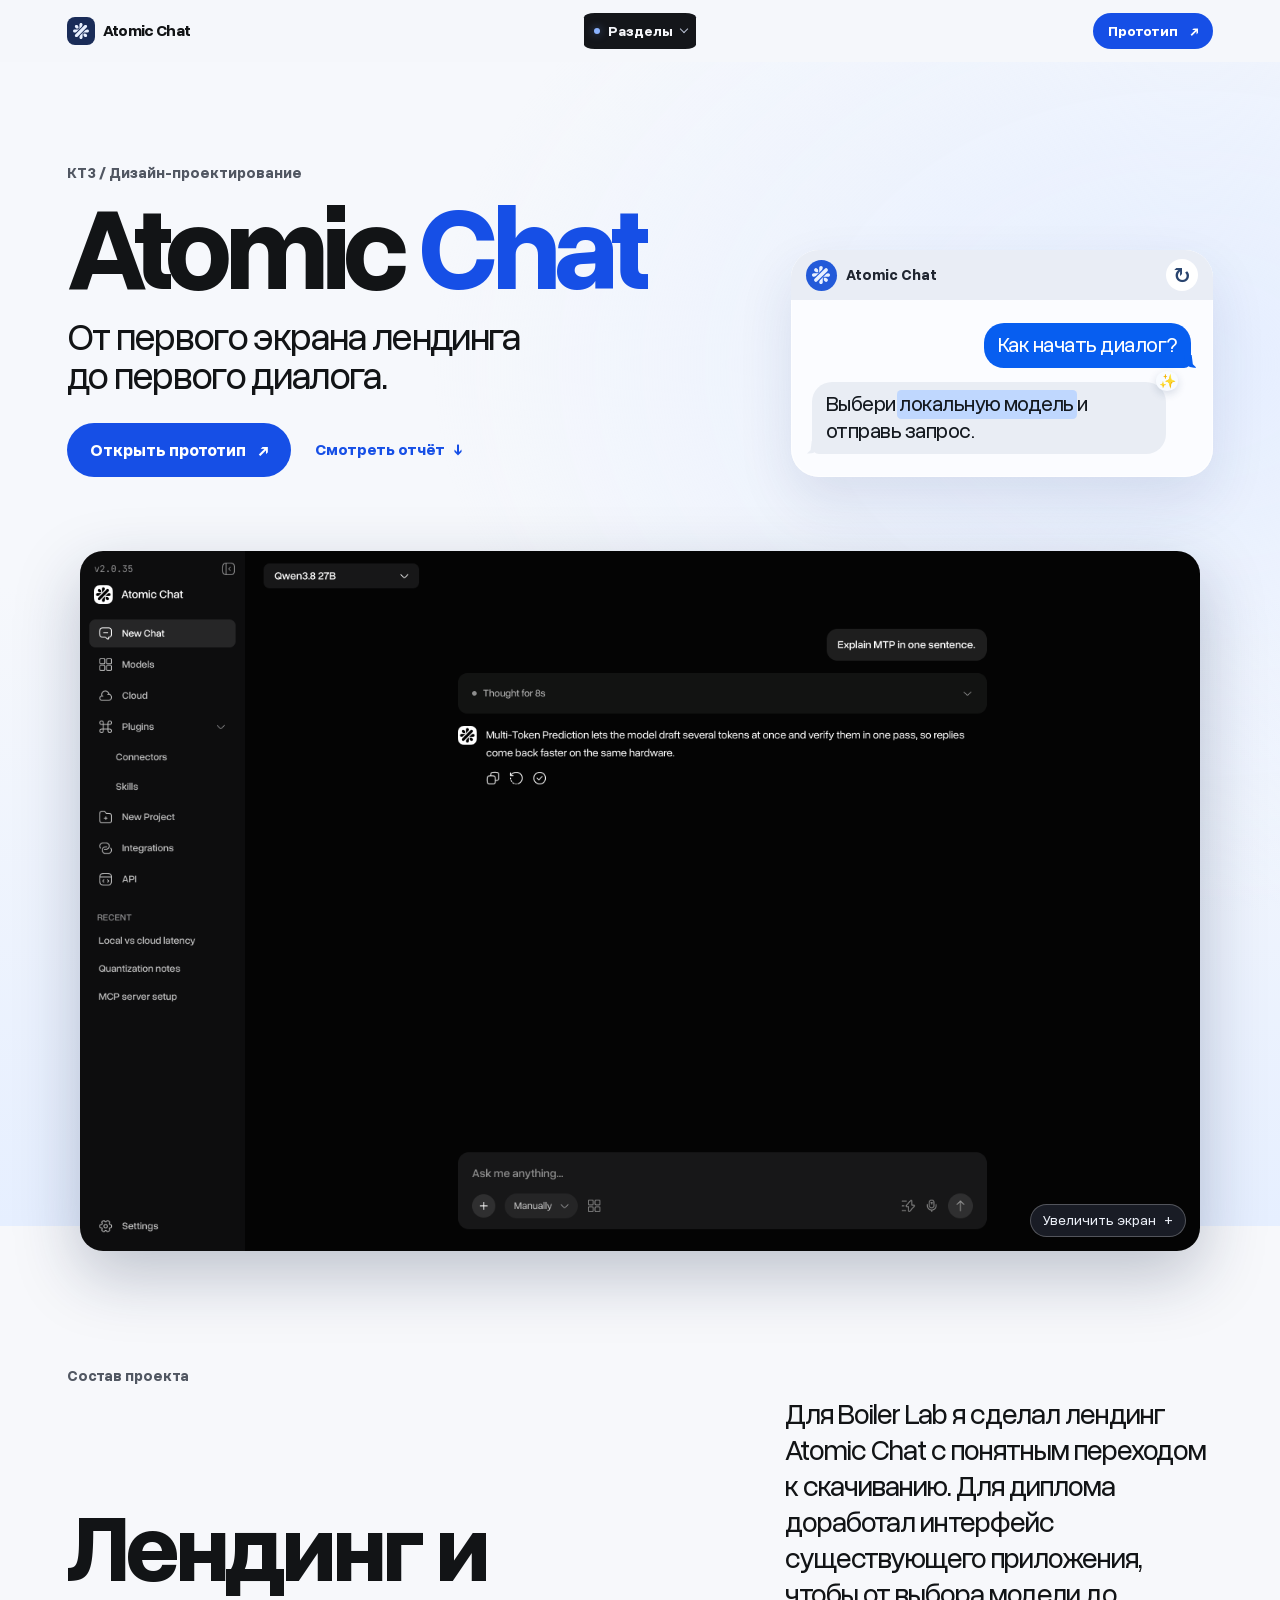
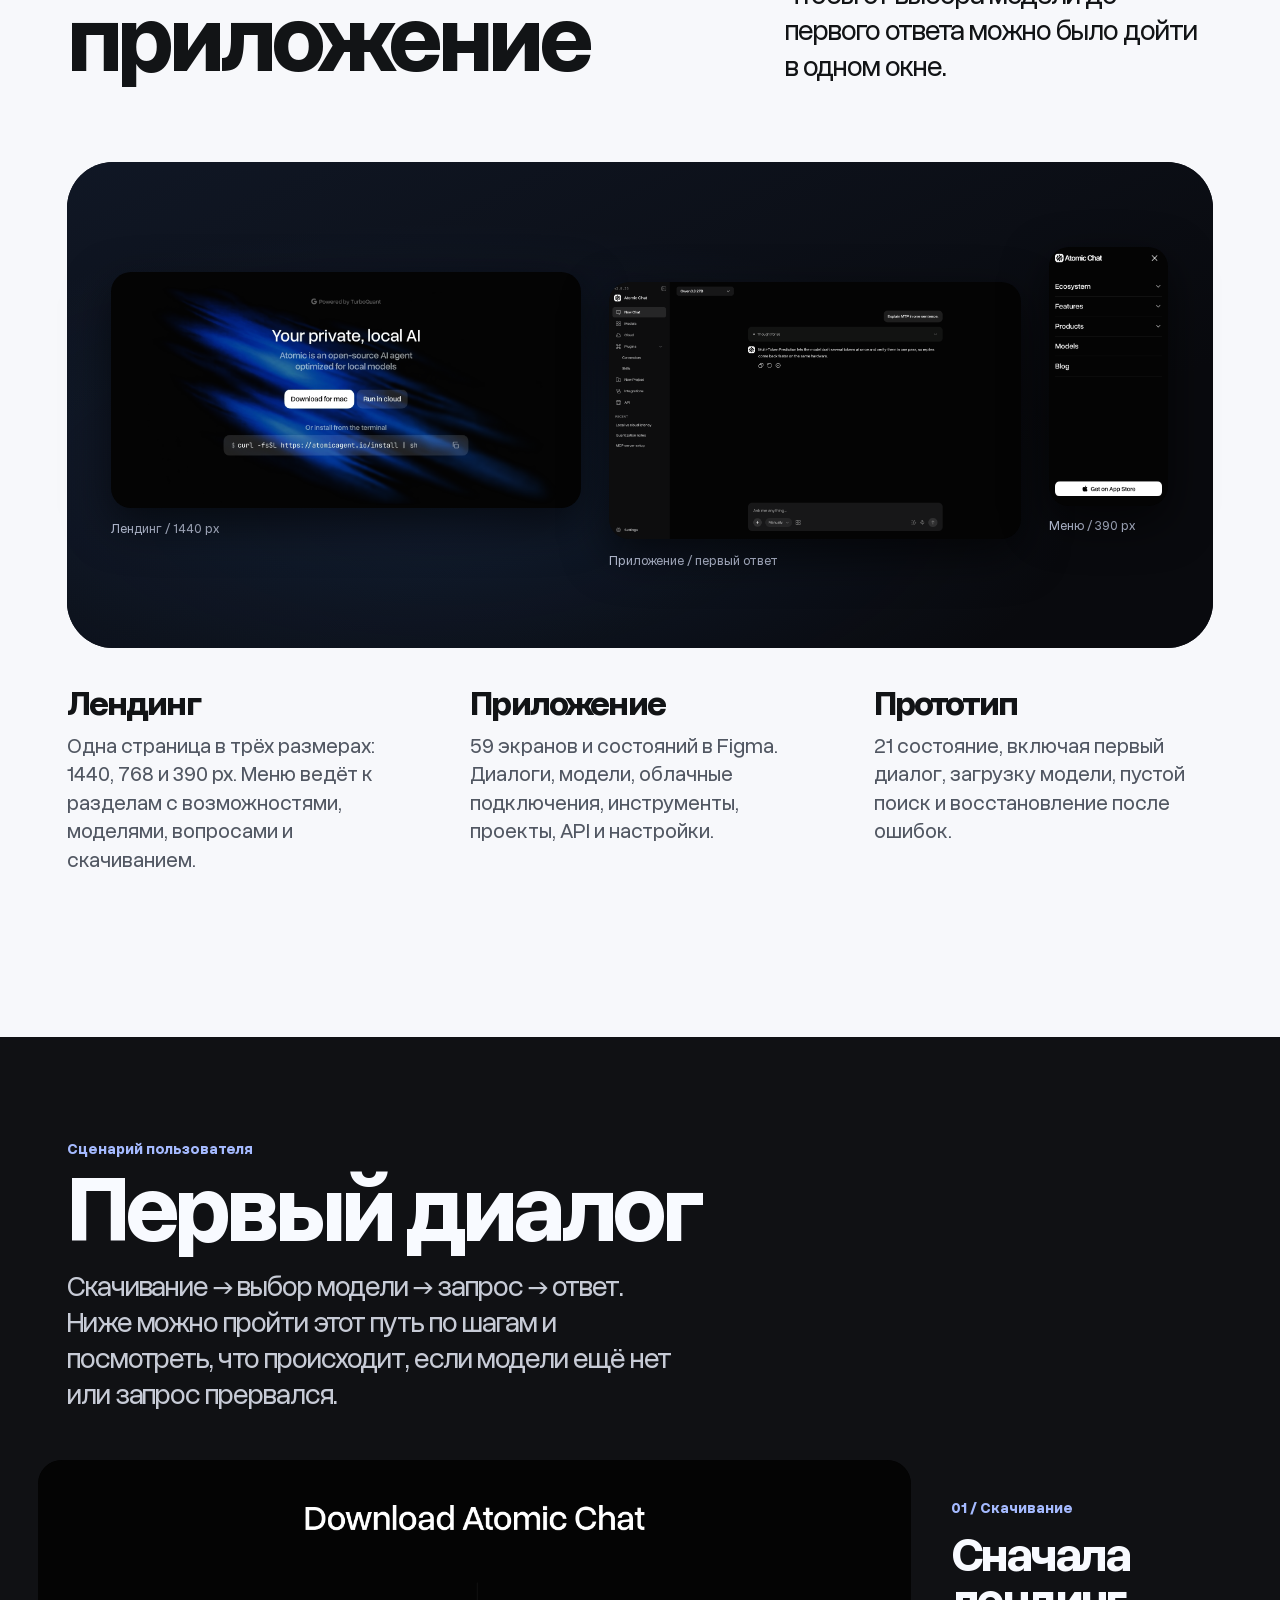
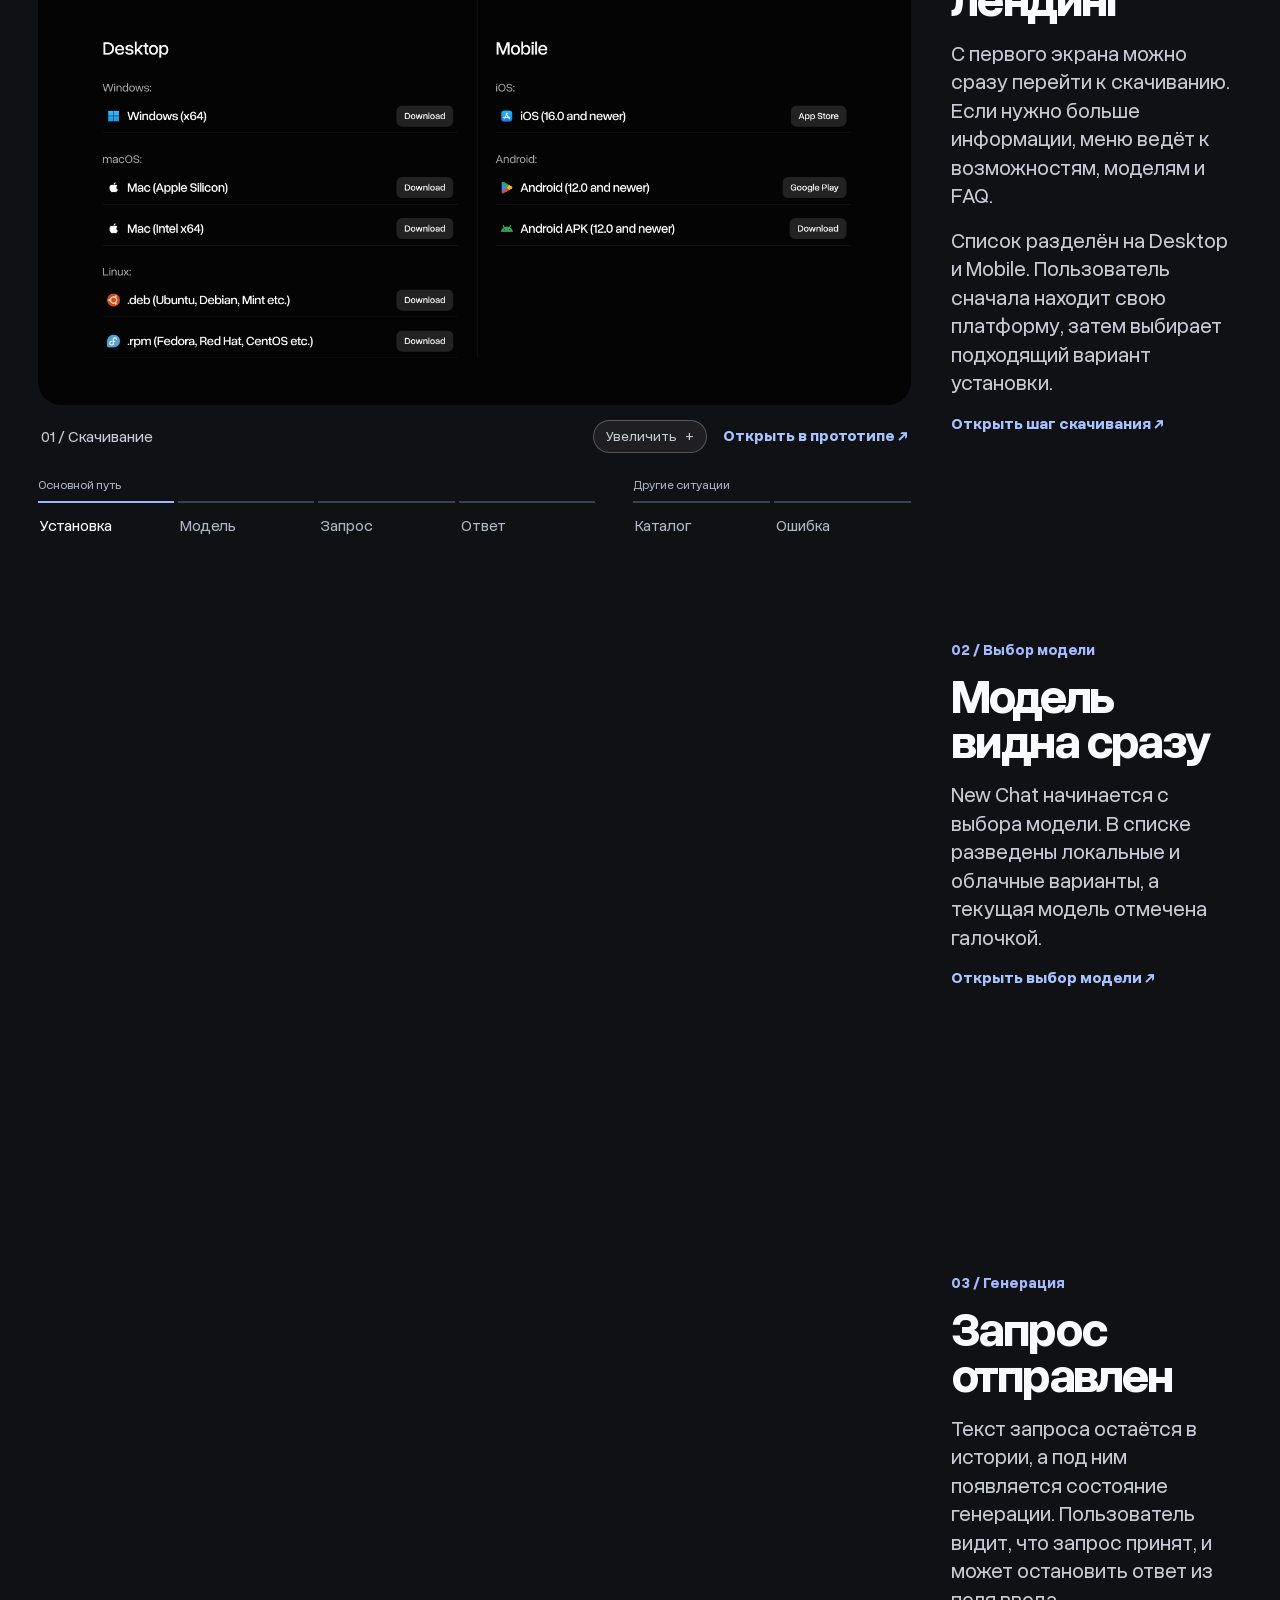
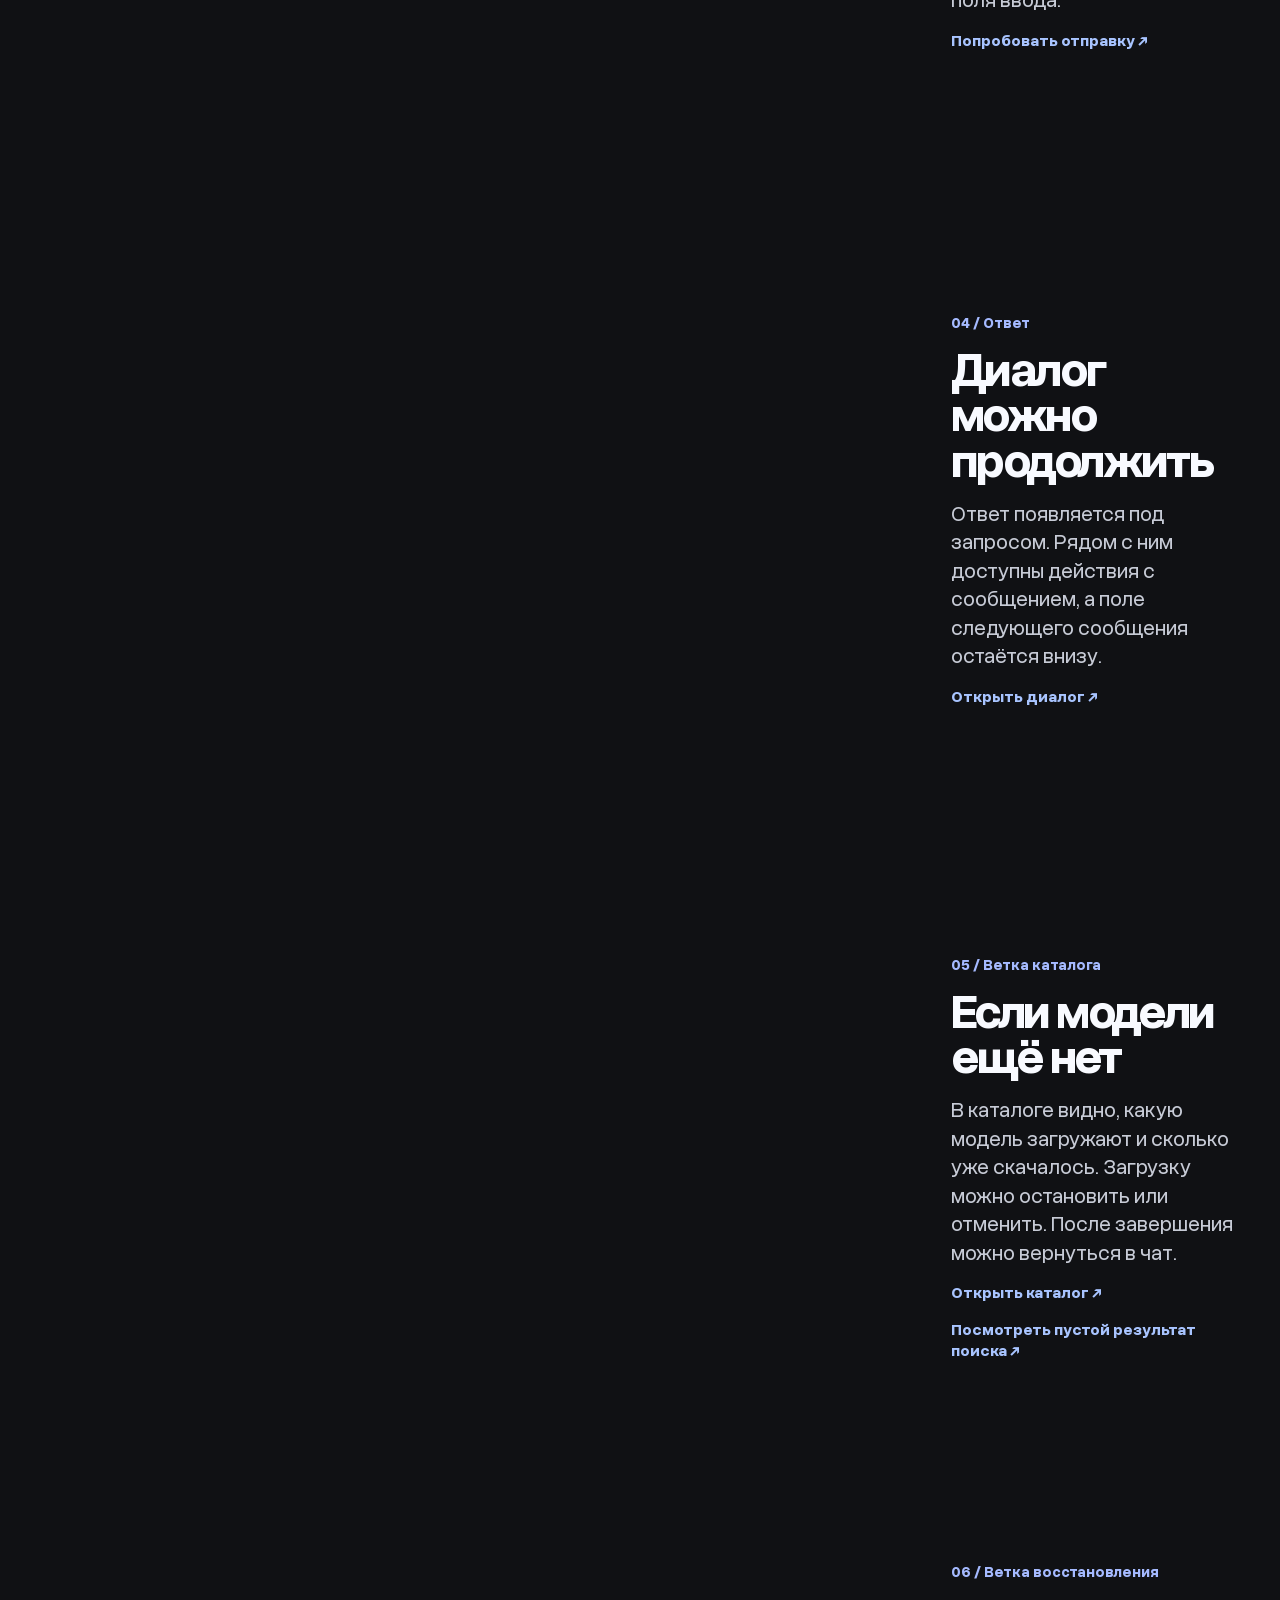
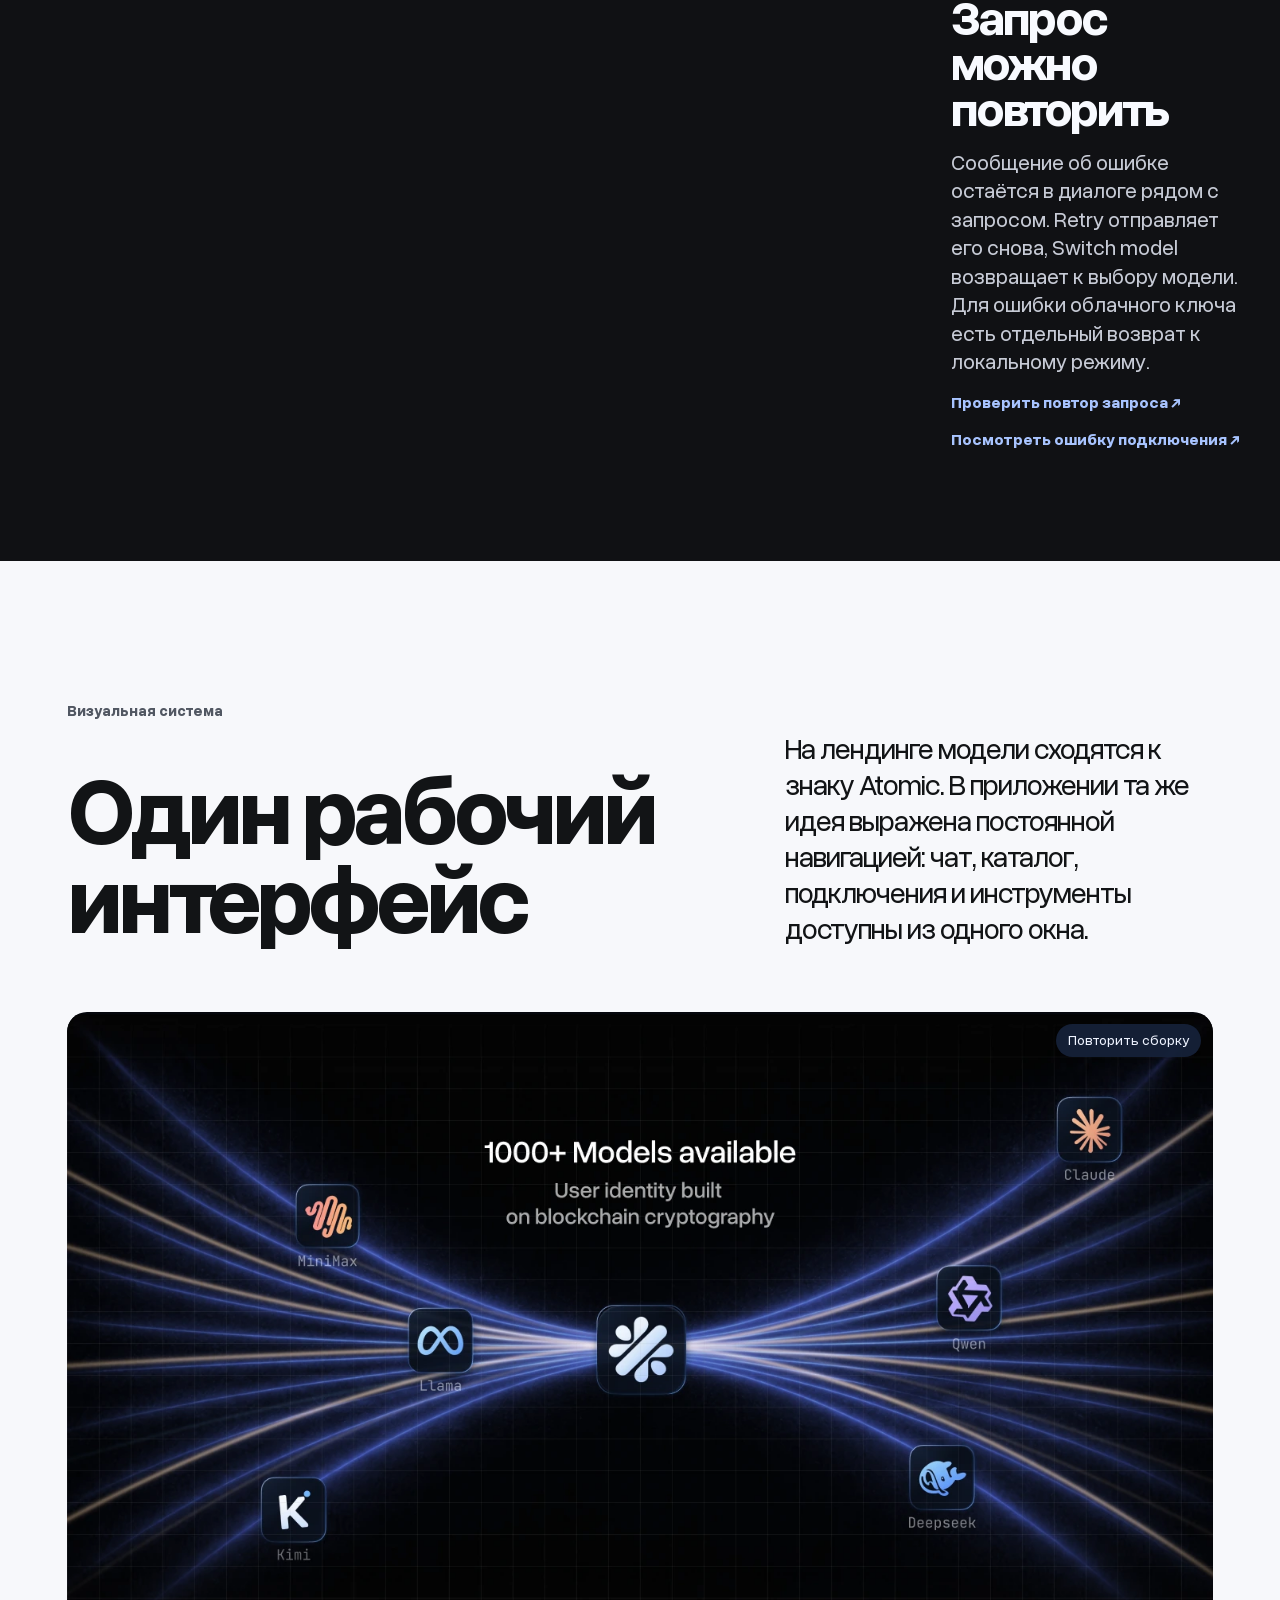
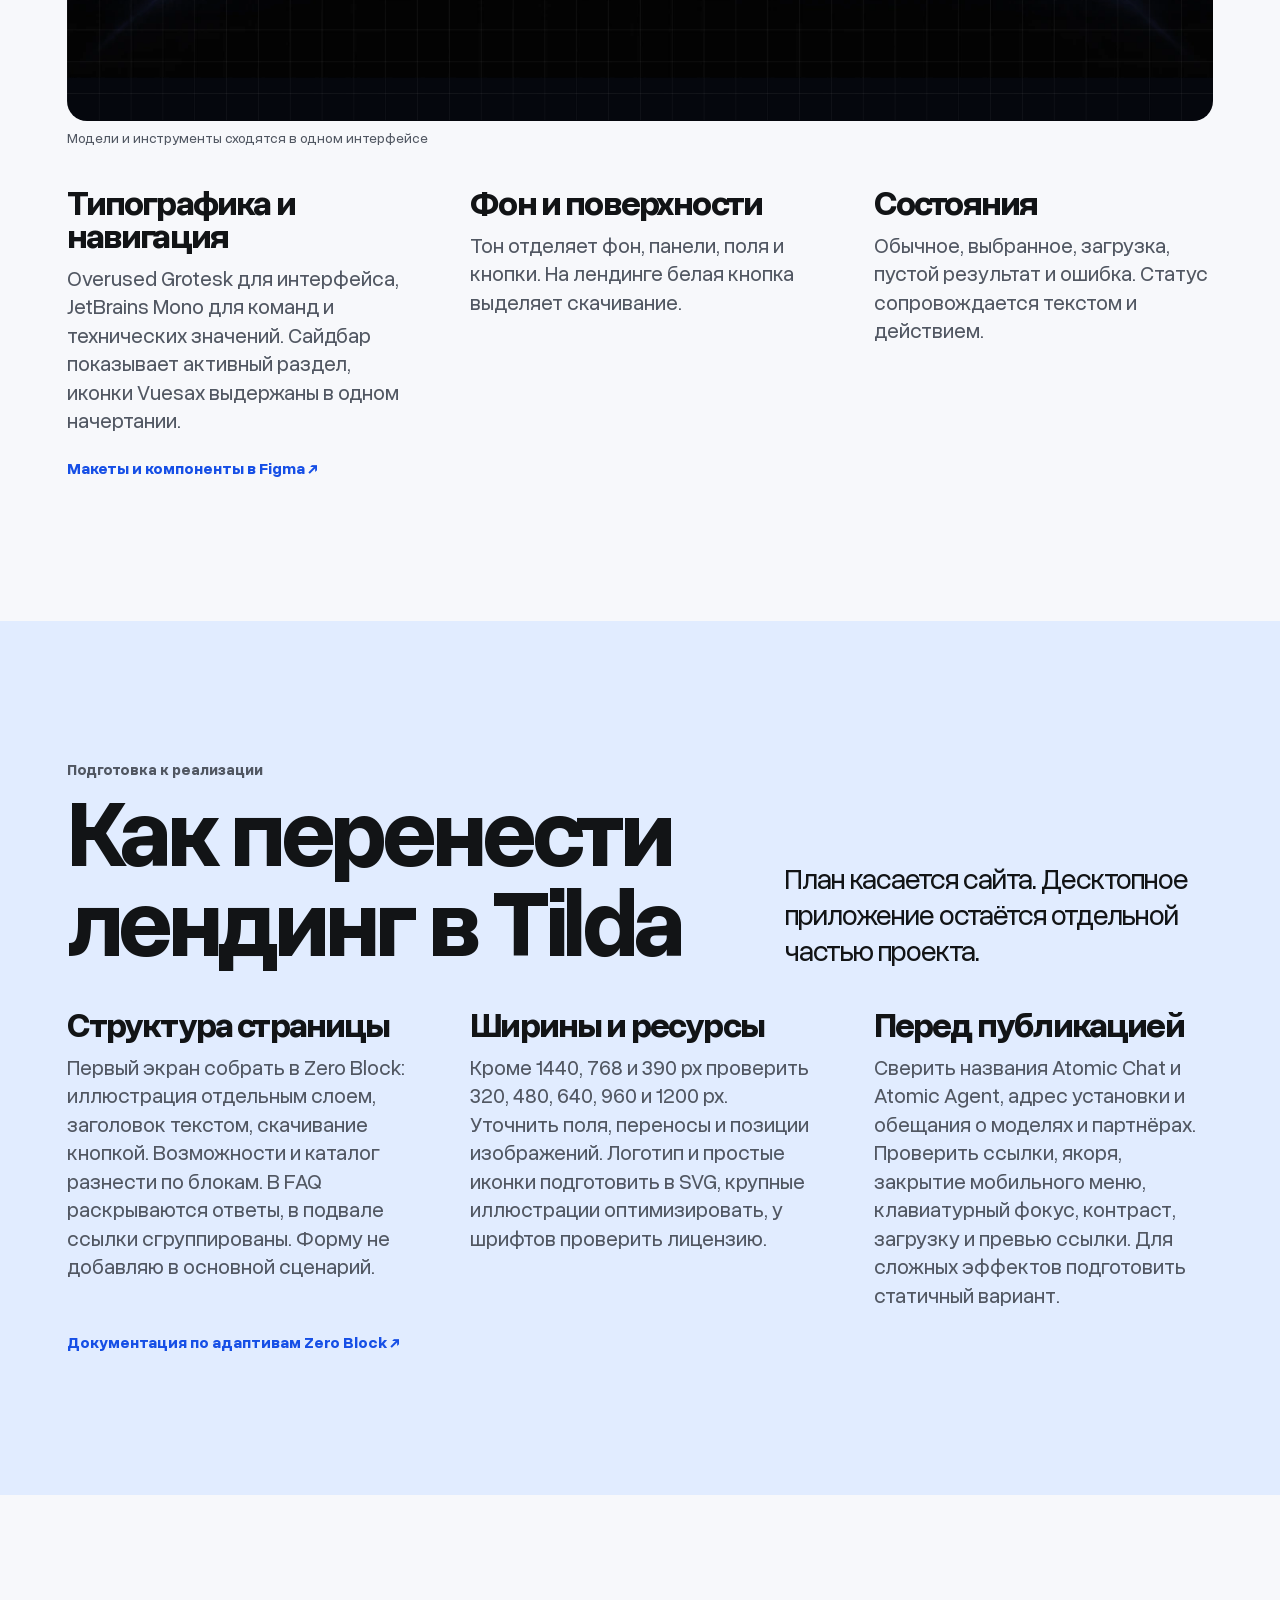
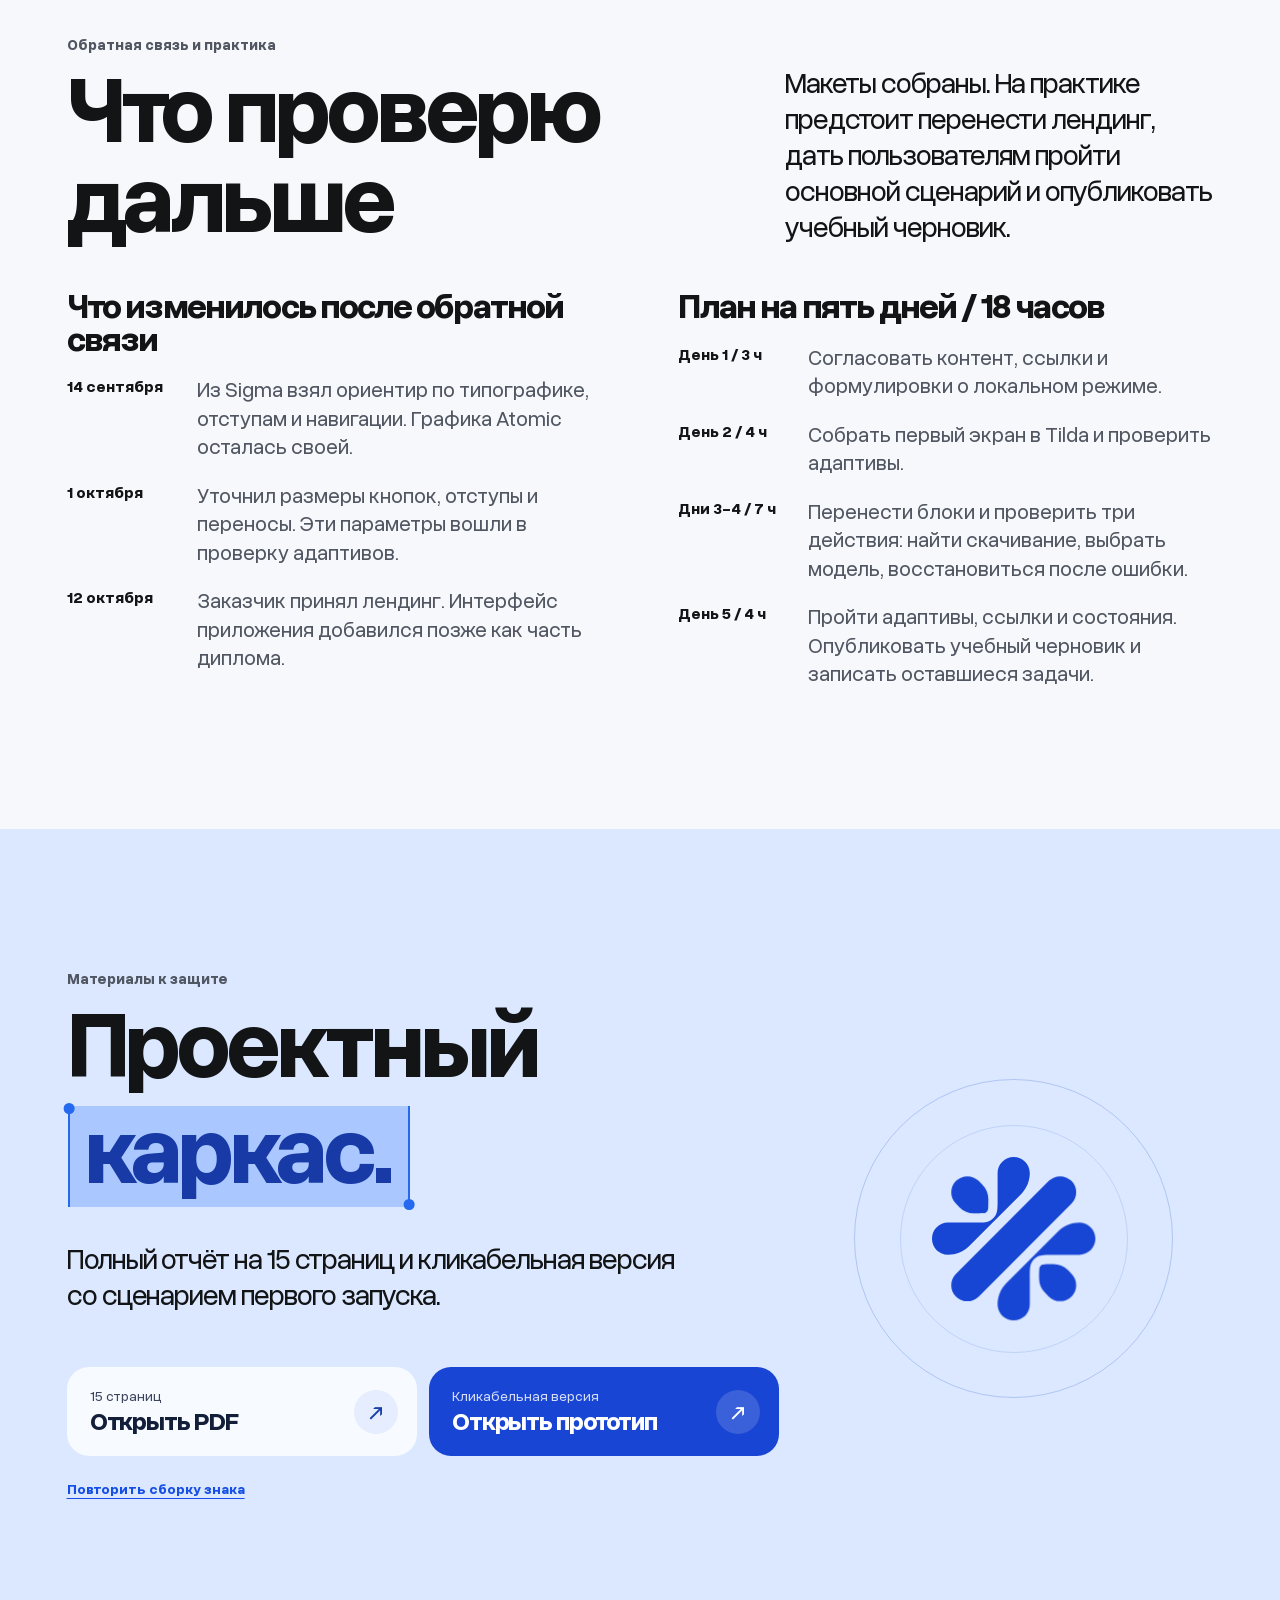
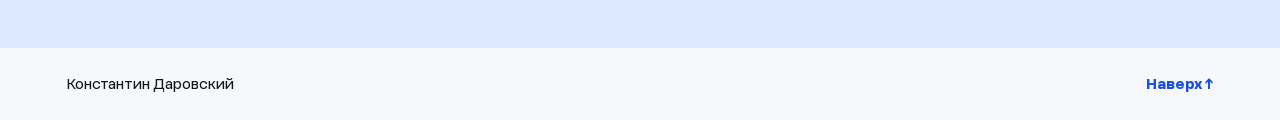
==== commit 86620665: "Publish Atomic Chat KT3" ====
--- a/index.html
+++ b/index.html
@@ -10,19 +10,24 @@
 <link rel="stylesheet" href="story.css?v=4">
 <link rel="stylesheet" href="refine.css?v=5">
 <link rel="stylesheet" href="motion.css">
+<link rel="stylesheet" href="intro.css">
 <script src="story.js?v=5" defer></script>
 <script src="motion.js" defer></script>
+<script src="intro.js" defer></script>
 </head>
 <body>
 <header class="bar">
   <div class="wrap bar-inner">
-    <a href="#top" class="wordmark">Atomic Chat</a>
-    <nav aria-label="Главы отчёта">
-      <a href="#project">Каркас</a>
-      <a href="#scenario">Сценарий</a>
-      <a href="#tilda">Tilda</a>
-      <a href="#report">Отчёт</a>
-    </nav>
+    <a href="#top" class="wordmark"><span class="header-mark"><img src="media/atomic-mark.svg" width="16" height="16" alt=""></span>Atomic Chat</a>
+    <div class="chapter-dock">
+      <button class="dock-trigger" type="button" aria-expanded="false" aria-controls="chapter-menu"><span class="dock-light" aria-hidden="true"></span><span>Разделы</span><span class="dock-chevron" aria-hidden="true"></span></button>
+      <nav id="chapter-menu" aria-label="Главы отчёта" class="dock-menu" inert>
+        <a href="#project">Каркас <span aria-hidden="true">01</span></a>
+        <a href="#scenario">Сценарий <span aria-hidden="true">02</span></a>
+        <a href="#tilda">Tilda <span aria-hidden="true">03</span></a>
+        <a href="#report">Отчёт <span aria-hidden="true">04</span></a>
+      </nav>
+    </div>
     <a class="pill small" href="prototype/">Прототип <span aria-hidden="true">↗</span></a>
   </div>
   <div class="progress" aria-hidden="true"></div>
@@ -30,10 +35,22 @@
 <main id="top">
   <section class="hero" aria-labelledby="hero-title">
     <div class="wrap hero-copy">
-      <p class="meta">КТ3 / Дизайн-проектирование</p>
-      <h1 id="hero-title"><span class="line"><span>Atomic <em>Chat</em></span></span></h1>
-      <p class="hero-description">От первого экрана лендинга<br>до первого диалога.</p>
-      <div class="links hero-links"><a class="pill" href="prototype/">Открыть прототип <span aria-hidden="true">↗</span></a><a class="quiet" href="#project">Смотреть отчёт <span aria-hidden="true">↓</span></a></div>
+      <div class="hero-title-group">
+        <p class="meta">КТ3 / Дизайн-проектирование</p>
+        <h1 id="hero-title"><span class="line"><span>Atomic <em>Chat</em></span></span></h1>
+        <p class="hero-description">От первого экрана лендинга<br>до первого диалога.</p>
+        <div class="links hero-links"><a class="pill" href="prototype/">Открыть прототип <span aria-hidden="true">↗</span></a><a class="quiet" href="#project">Смотреть отчёт <span aria-hidden="true">↓</span></a></div>
+      </div>
+      <figure class="intro-chat" id="intro-chat" aria-label="Пример первого диалога">
+        <figcaption><span class="profile-mark"><img src="media/atomic-mark.svg" width="20" height="20" alt=""></span><span>Atomic Chat</span><button type="button" class="chat-replay" aria-label="Повторить вступление">↻</button></figcaption>
+        <div class="chat-messages">
+          <p class="message is-outgoing">Как начать диалог?</p>
+          <div class="message-arrival">
+            <span class="typing-dots" aria-hidden="true"><i></i><i></i><i></i></span>
+            <p class="message is-incoming">Выбери <span class="message-emphasis">локальную модель</span> и отправь запрос.<span class="message-reaction" aria-hidden="true">✨</span></p>
+          </div>
+        </div>
+      </figure>
     </div>
     <figure class="hero-screen">
       <img src="prototype/assets/final-04.png" width="1440" height="900" alt="Atomic Chat: выбранная модель, запрос и ответ" fetchpriority="high">
--- a/intro.css
+++ b/intro.css
@@ -0,0 +1,92 @@
+.bar{background:#f5f7fbe8;transition:background .23s ease,box-shadow .23s ease}
+.bar.is-scrolled{background:#f4f6fbd9;box-shadow:0 1px 16px #182f5b12}
+.bar-inner{position:relative}
+.wordmark{display:inline-flex;align-items:center;gap:8px}
+.header-mark,.profile-mark{display:grid;place-items:center;flex:none;background:#1a2c58;border-radius:8px}
+.header-mark{width:28px;height:28px}.header-mark img{width:16px}
+.chapter-dock{position:absolute;left:50%;top:50%;translate:-50% -50%;z-index:2;width:112px;height:36px;isolation:isolate;color:#f6f7fb}
+.chapter-dock::before{
+  content:"";position:absolute;z-index:-1;top:0;left:50%;width:248px;height:208px;
+  background:#14161a;border-radius:24px;
+  transform:translateX(-50%) scale(.4516,.1731);transform-origin:top center;
+  transition:transform .34s var(--ease),border-radius .24s ease;
+}
+.chapter-dock[data-open]::before{transform:translateX(-50%) scale(1);border-radius:25px;box-shadow:0 13px 32px #0f142536}
+.dock-trigger{position:relative;display:flex;align-items:center;justify-content:center;gap:8px;width:100%;height:100%;border:0;border-radius:18px;background:#14161a;color:inherit;font:inherit;font-size:14px;font-weight:700;cursor:pointer;transition:background .16s ease,transform .16s var(--ease)}
+.dock-trigger:active{transform:scale(.965)}
+.dock-trigger:focus-visible,.dock-menu a:focus-visible,.chat-replay:focus-visible{outline:2px solid #7ca7ff;outline-offset:3px}
+.dock-light{width:6px;height:6px;border-radius:50%;background:#8bb3ff;box-shadow:0 0 9px #729fff88;transition:transform .2s var(--ease),background .2s ease}
+.dock-chevron{width:6px;height:6px;border-right:1.5px solid #bac2d4;border-bottom:1.5px solid #bac2d4;transform:translateY(-2px) rotate(45deg);transition:transform .24s var(--ease)}
+.chapter-dock[data-open] .dock-chevron{transform:translateY(1px) rotate(225deg)}
+.chapter-dock[data-open] .dock-light{background:#b4cdff;transform:scale(1.25)}
+.bar .dock-menu{
+  position:absolute;top:40px;left:50%;translate:-50% 0;width:225px;display:grid;gap:2px;padding:0;color:inherit;
+  opacity:0;visibility:hidden;transform:translateY(-6px);transition:opacity .14s ease,transform .22s var(--ease),visibility 0s linear .2s;
+}
+.chapter-dock[data-open] .dock-menu{opacity:1;visibility:visible;transform:none;transition-delay:.075s}
+.dock-menu a{display:flex;align-items:center;justify-content:space-between;gap:8px;border-radius:11px;padding:8px 12px;min-height:37px;white-space:nowrap;transition:background .15s ease}
+.dock-menu a span{font-size:12px;color:#acb5c9;font-variant-numeric:tabular-nums}
+.dock-menu a:focus-visible,.dock-menu a:hover{background:#313844;text-decoration:none}
+.bar .small{transition:background .18s ease,transform .17s var(--ease)}
+.bar .small:active{transform:scale(.966)}
+@media(hover:hover){.dock-trigger:hover{background:#262a32}.dock-trigger:hover .dock-light{transform:scale(1.22)}}
+
+.hero{text-align:left;background:radial-gradient(ellipse at 93% 26%,#e5eeff 0%,transparent 45%),linear-gradient(#f6f8fc 45%,#e6efff)}
+.hero-copy{display:grid;grid-template-columns:minmax(0,1.37fr) minmax(0,.86fr);align-items:end;gap:clamp(18px,4vw,66px);padding-top:clamp(72px,8vw,130px);padding-bottom:34px}
+.hero-title-group{min-width:0}
+.hero-copy h1{font-size:clamp(58px,9.3vw,144px);letter-spacing:-.065em}
+.hero-description{font-size:clamp(23px,3vw,44px)}
+.hero-links{justify-content:flex-start}
+.hero-links .pill span{transition:transform .18s var(--ease)}
+.hero-links .pill:hover span{transform:translate(2px,-2px)}
+.intro-chat{
+  max-width:460px;width:100%;justify-self:end;margin:0;overflow:hidden;border-radius:28px;
+  background:#fbfcff;
+  box-shadow:0 24px 55px #21386b1c,0 0 0 1px #ffffffce inset;
+}
+.intro-chat figcaption{margin:0;min-height:50px;padding:9px 15px;display:flex;align-items:center;gap:9px;background:#e9edf5;color:#202631;font-size:15px;font-weight:700}
+.profile-mark{width:31px;height:31px;border-radius:50%;background:#235ad9}
+.profile-mark img{width:18px}
+.chat-replay{margin-left:auto;background:#fff;border:0;border-radius:50%;width:32px;height:32px;padding:0;color:#29446f;cursor:pointer;font:inherit;font-size:21px;line-height:1;transition:background .16s ease,transform .18s var(--ease)}
+.chat-replay:hover{background:#dbe6fa;transform:rotate(-16deg)}
+.chat-replay:active{transform:scale(.93)}
+.chat-messages{display:grid;gap:14px;padding:23px 17px 24px;min-height:164px}
+.message{position:relative;width:max-content;max-width:92%;padding:9px 14px;border-radius:20px;line-height:1.26;font-size:clamp(15px,1.66vw,22px);letter-spacing:-.025em}
+.message::after{content:"";position:absolute;bottom:0;width:12px;height:13px;background:inherit}
+.is-outgoing{justify-self:end;margin-right:5px;color:white;background:#075ef0;border-bottom-right-radius:7px;transform-origin:right bottom}
+.is-outgoing::after{right:-5px;border-bottom-left-radius:10px;clip-path:polygon(0 0,60% 0,70% 72%,100% 100%,0 100%)}
+.message-arrival{position:relative;padding-left:4px;min-width:0}
+.is-incoming{background:#e9edf4;color:#14191f;border-bottom-left-radius:7px;transform-origin:left bottom}
+.is-incoming::after{left:-5px;border-bottom-right-radius:10px;clip-path:polygon(40% 0,100% 0,100% 100%,0 100%,30% 72%)}
+.message-emphasis{position:relative;isolation:isolate;white-space:nowrap}
+.message-emphasis::before{content:"";position:absolute;inset:0 -.12em -.06em;background:#bfd7fe;border-radius:.2em;z-index:-1;transform-origin:left}
+.message-reaction{position:absolute;right:-13px;top:-11px;font-family:"Apple Color Emoji","Segoe UI Emoji","Noto Color Emoji",sans-serif;font-size:14px;padding:3px;border-radius:50%;background:#f8fbff;box-shadow:0 3px 9px #20376329;line-height:1}
+.typing-dots{position:absolute;top:3px;left:4px;display:flex;align-items:center;gap:5px;padding:10px 12px;border-radius:18px 18px 18px 8px;background:#e9edf4;opacity:0}
+.typing-dots i{width:6px;height:6px;border-radius:50%;background:#8491a5}
+.intro-chat.is-playing .is-outgoing{animation:chat-in .51s .16s var(--ease) both}
+.intro-chat.is-playing .is-incoming{animation:chat-in .61s 1.26s var(--ease) both}
+.intro-chat.is-playing .typing-dots{animation:typing-window .78s .63s ease both}
+.intro-chat.is-playing .typing-dots i{animation:typing-dot .59s .67s ease-in-out 1 both}
+.intro-chat.is-playing .typing-dots i:nth-child(2){animation-delay:.75s}
+.intro-chat.is-playing .typing-dots i:nth-child(3){animation-delay:.83s}
+.intro-chat.is-playing .message-emphasis::before{animation:message-select .46s 1.69s var(--ease) both}
+.intro-chat.is-playing .message-reaction{animation:chat-in .40s 1.84s var(--ease) both}
+@keyframes chat-in{0%{opacity:0;transform:translateY(14px) scale(.93)}70%{opacity:1;transform:translateY(-1px) scale(1.018)}100%{opacity:1;transform:none}}
+@keyframes typing-window{0%,100%{opacity:0;transform:translateY(4px)}19%,76%{opacity:1;transform:none}}
+@keyframes typing-dot{0%,90%,100%{transform:translateY(0);opacity:.53}47%{transform:translateY(-3px);opacity:1}}
+@keyframes message-select{from{opacity:.2;transform:scaleX(.1)}to{opacity:1;transform:scaleX(1)}}
+.hero-screen{margin-top:15px}
+@media(max-width:900px){
+  .hero-copy{grid-template-columns:minmax(0,1fr);align-items:start;gap:24px;padding-top:52px;padding-bottom:16px}
+  .hero-copy h1{font-size:clamp(52px,12vw,106px)}
+  .intro-chat{justify-self:start;width:min(100%,390px)}
+  .chat-messages{min-height:0;padding-block:15px;gap:10px}
+}
+@media(max-width:420px){
+  .bar-inner{padding-inline:12px;gap:6px}
+  .header-mark{display:none}
+  .bar .small{padding-inline:9px;font-size:12px}
+  .chapter-dock{width:102px}
+  .hero-copy h1{font-size:clamp(48px,13.4vw,57px)}
+}
+@media(prefers-reduced-motion:reduce){.typing-dots,.chat-replay{display:none}}
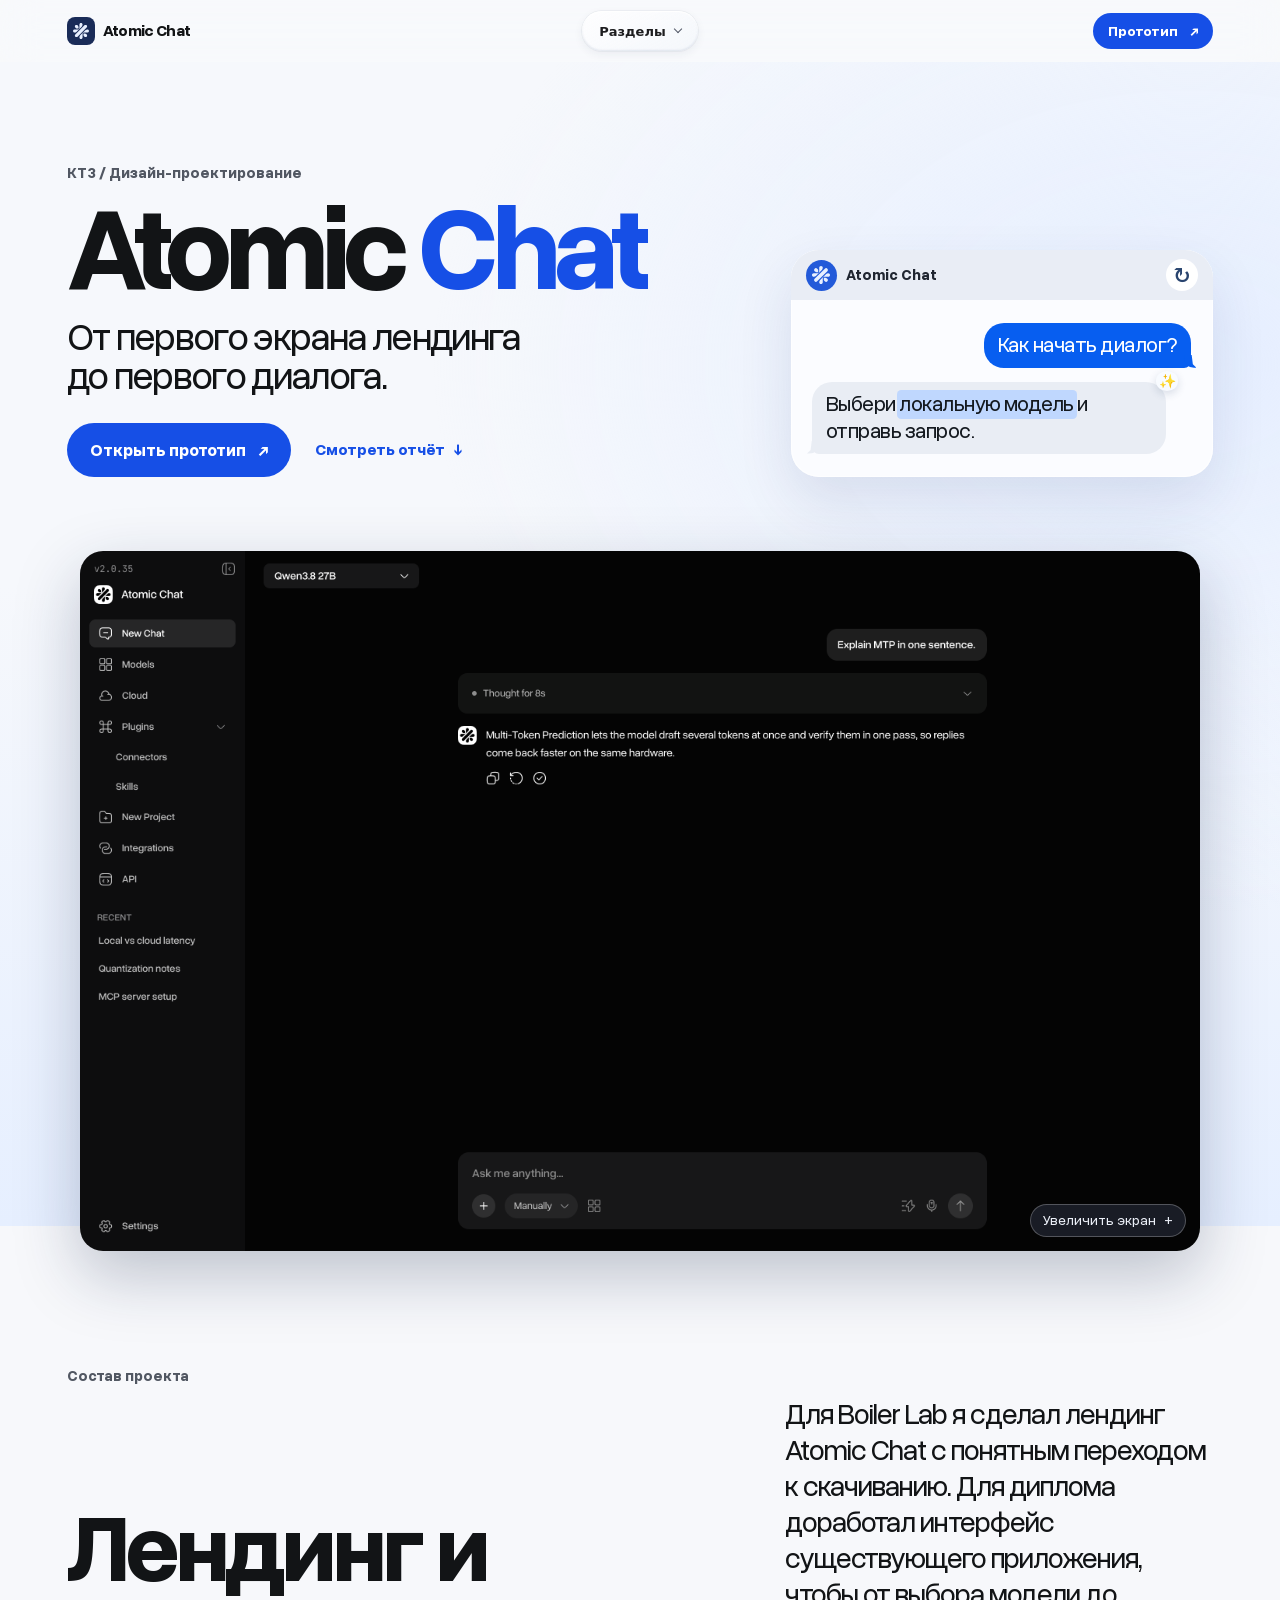
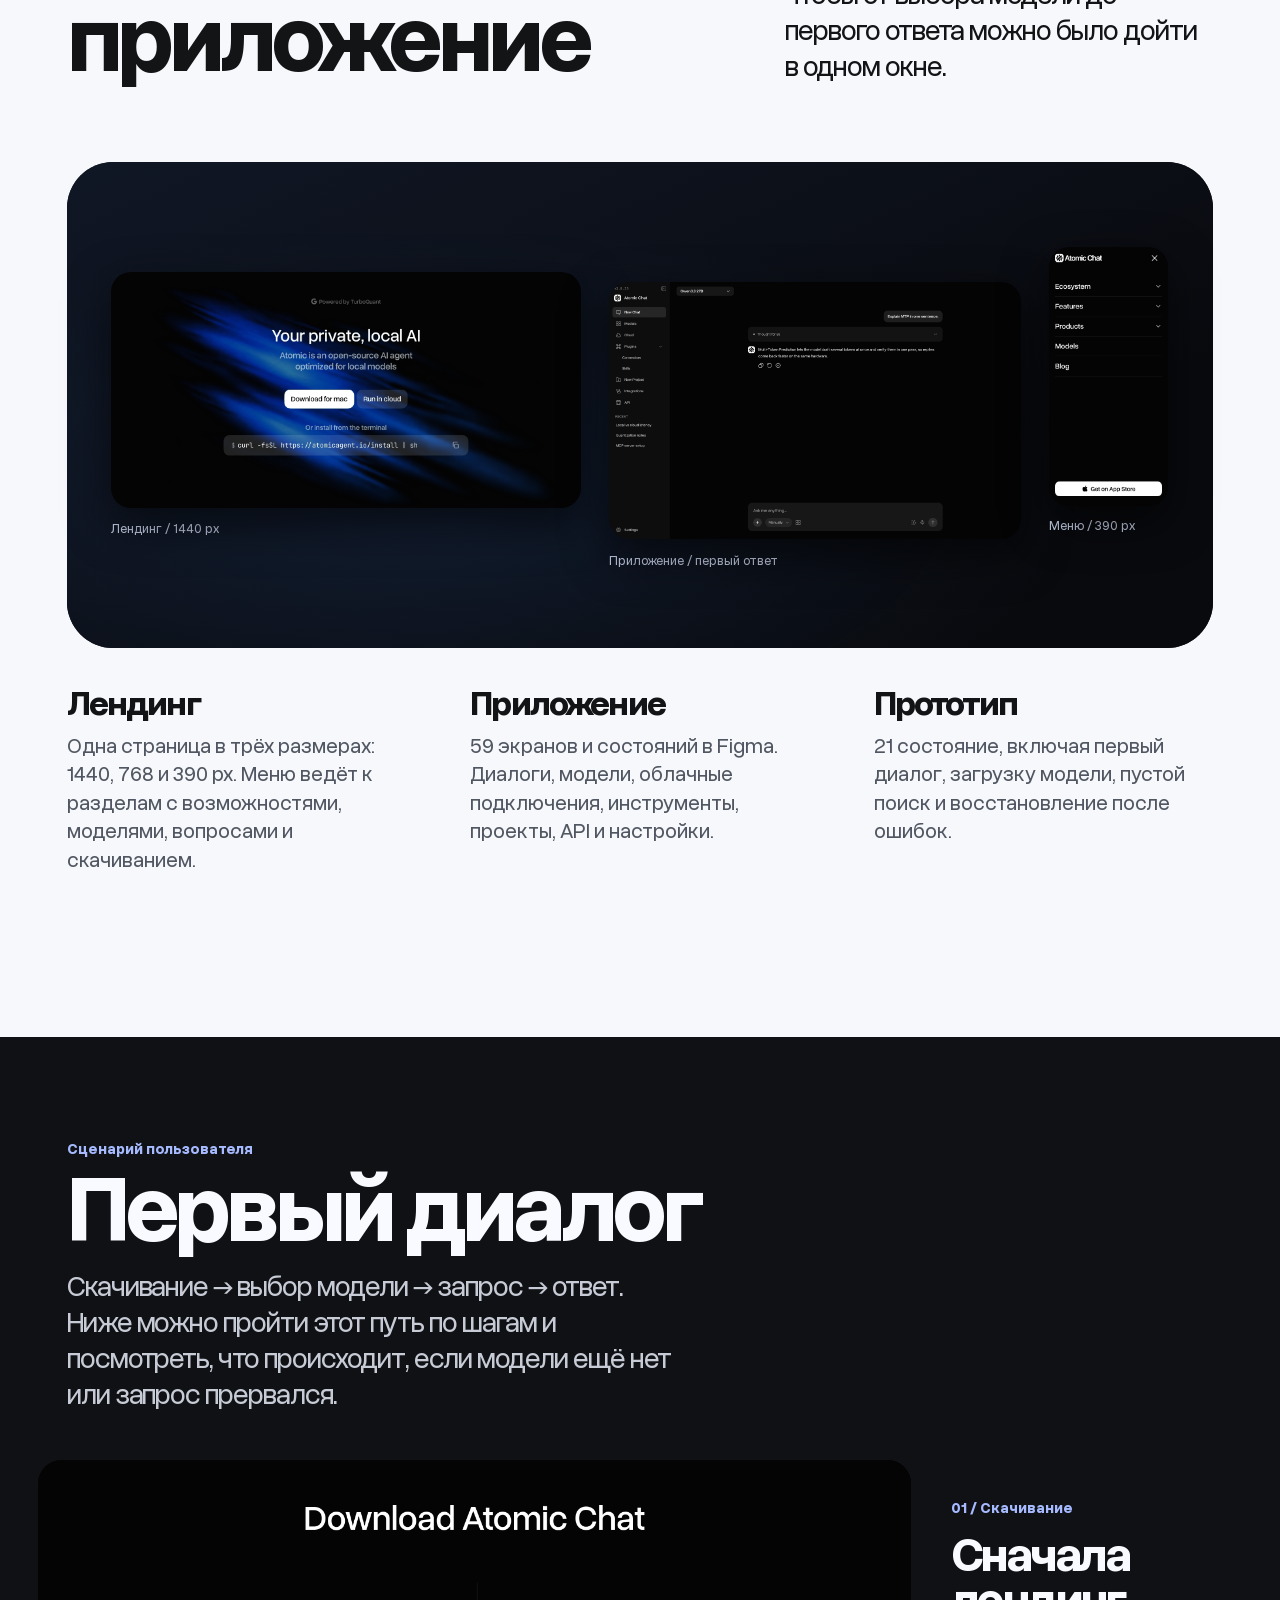
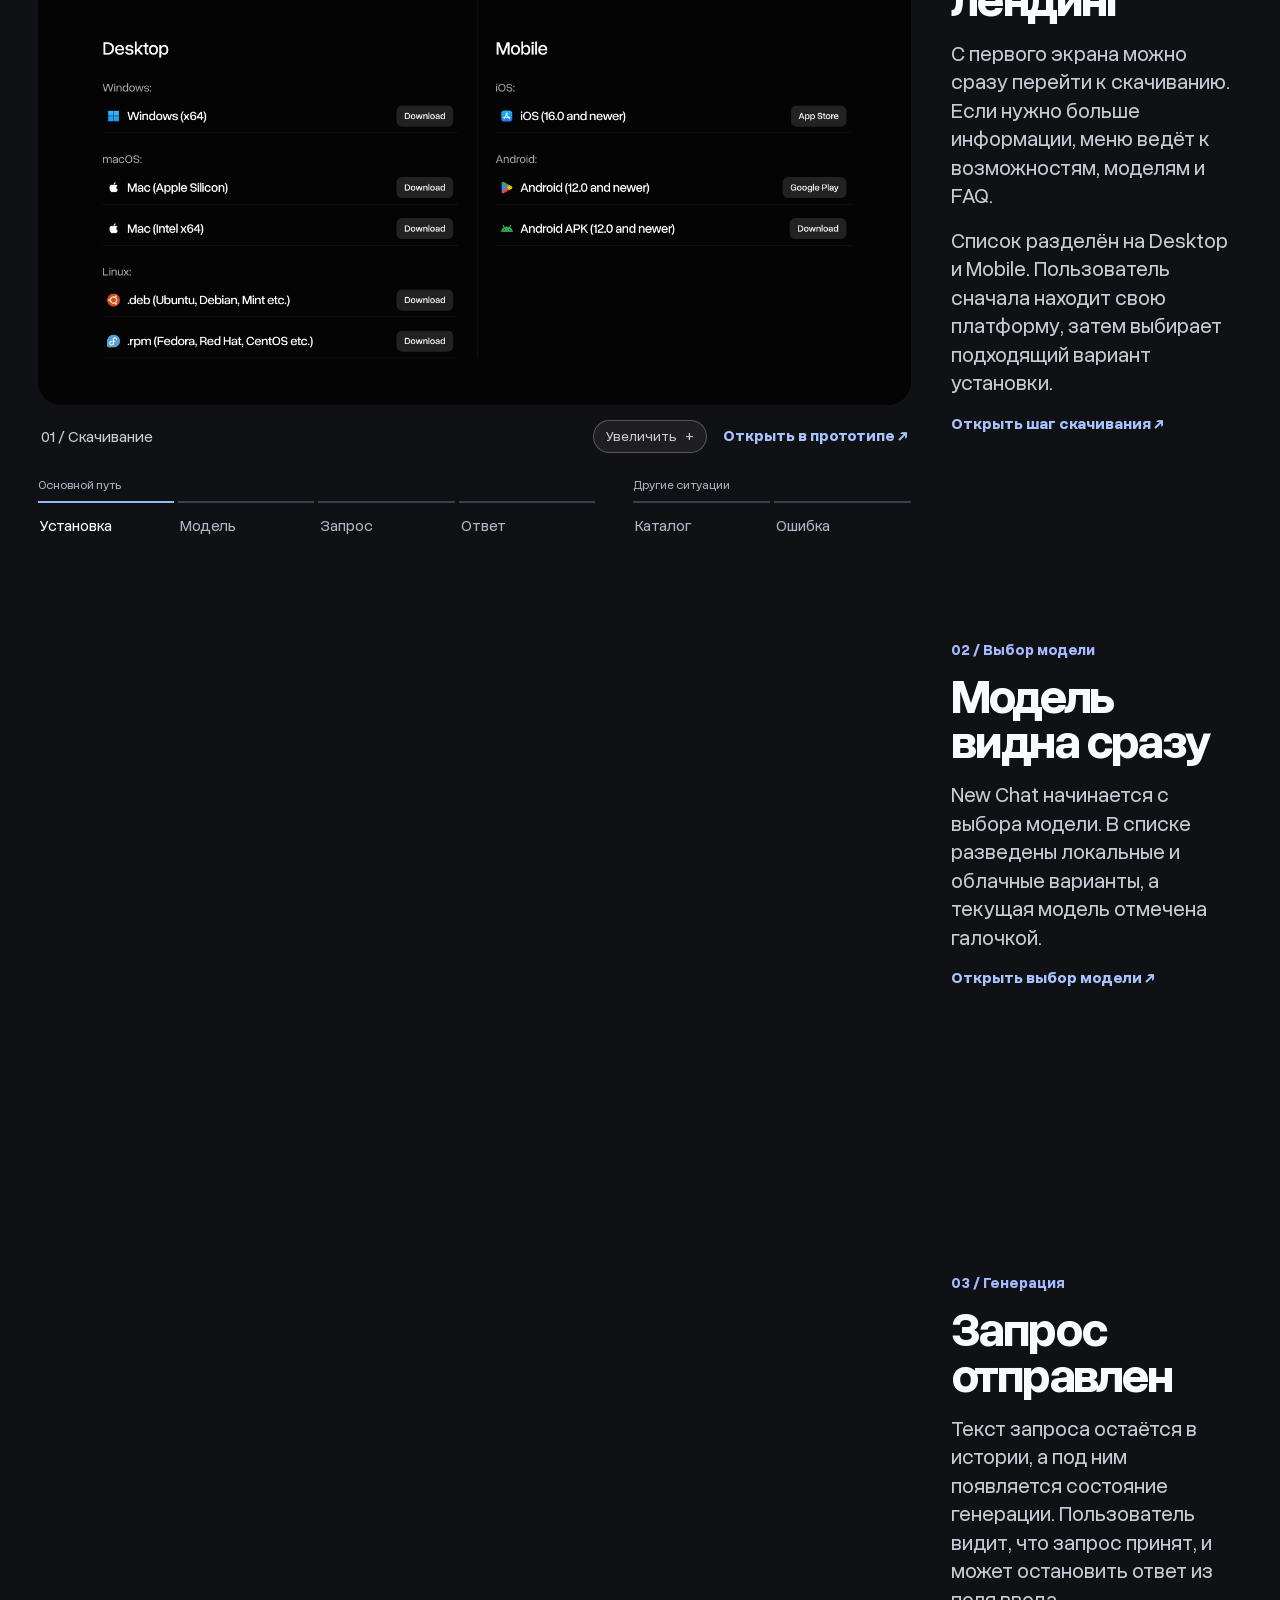
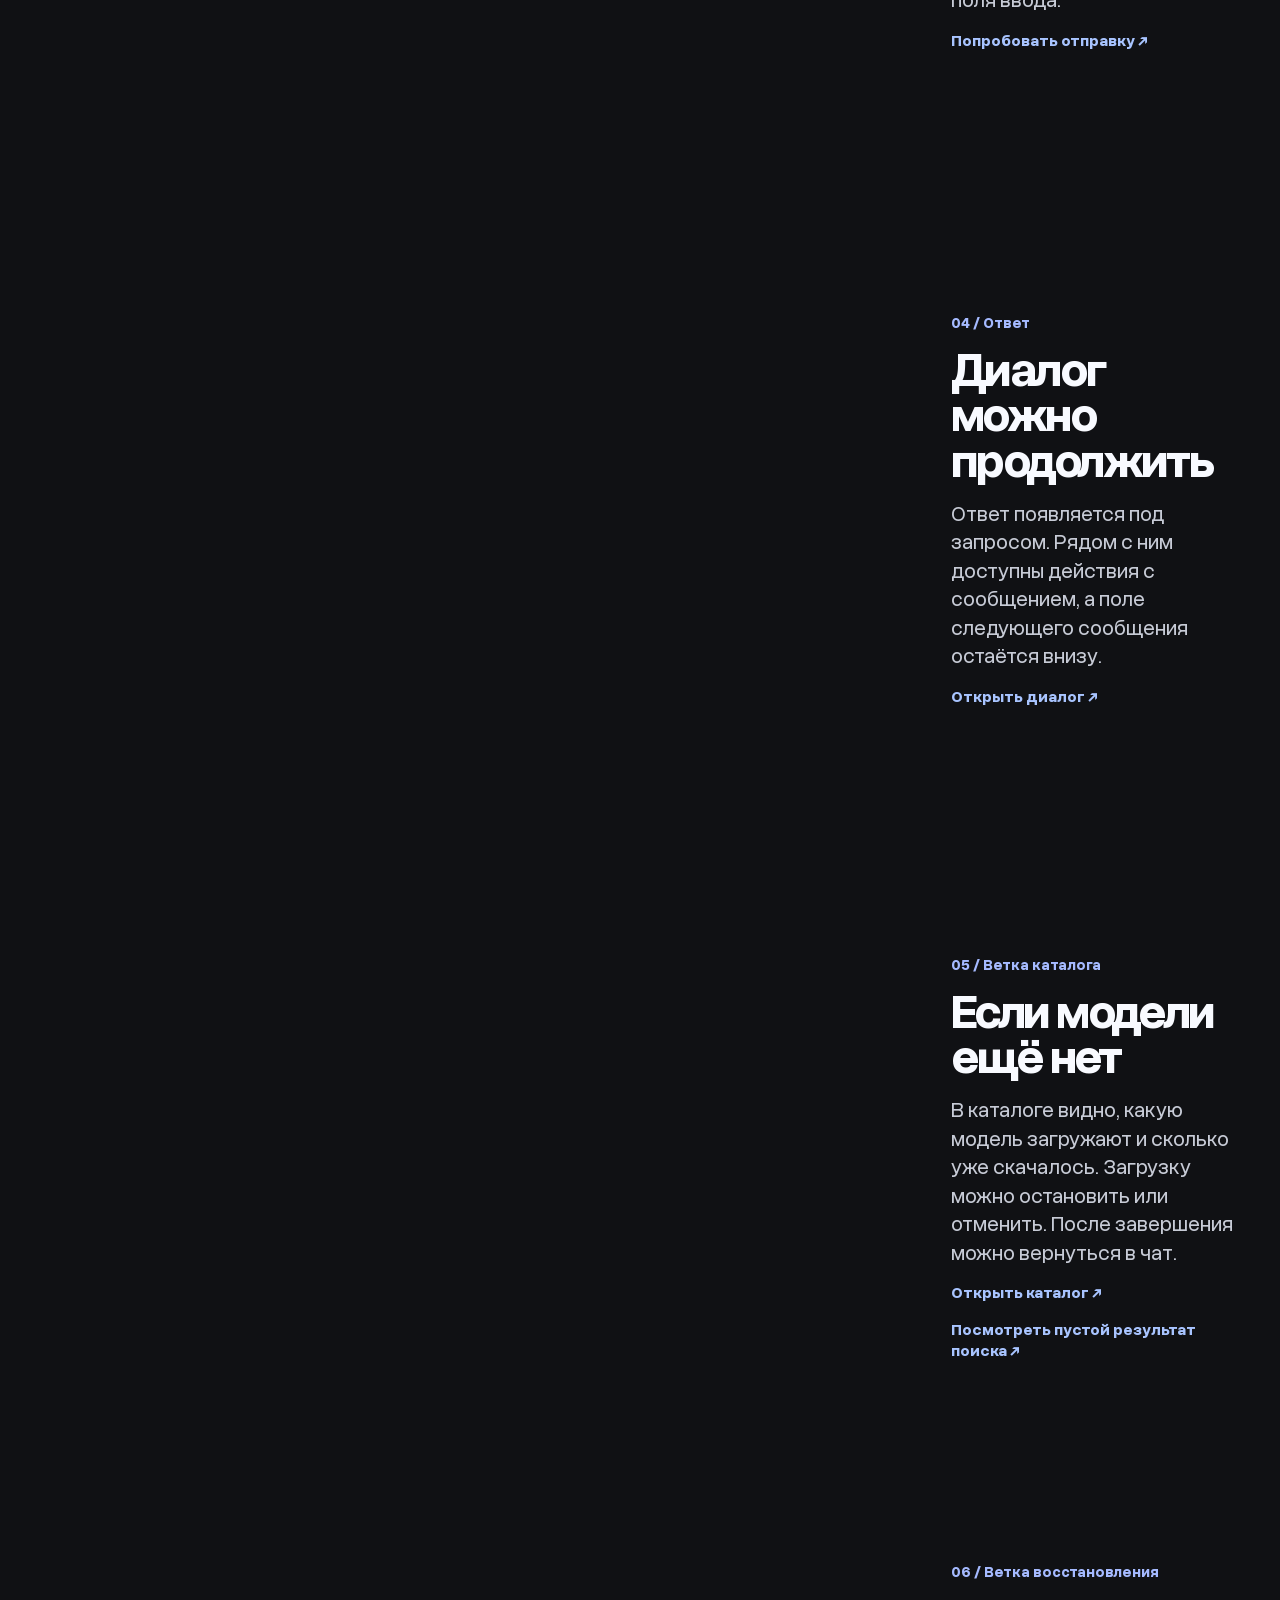
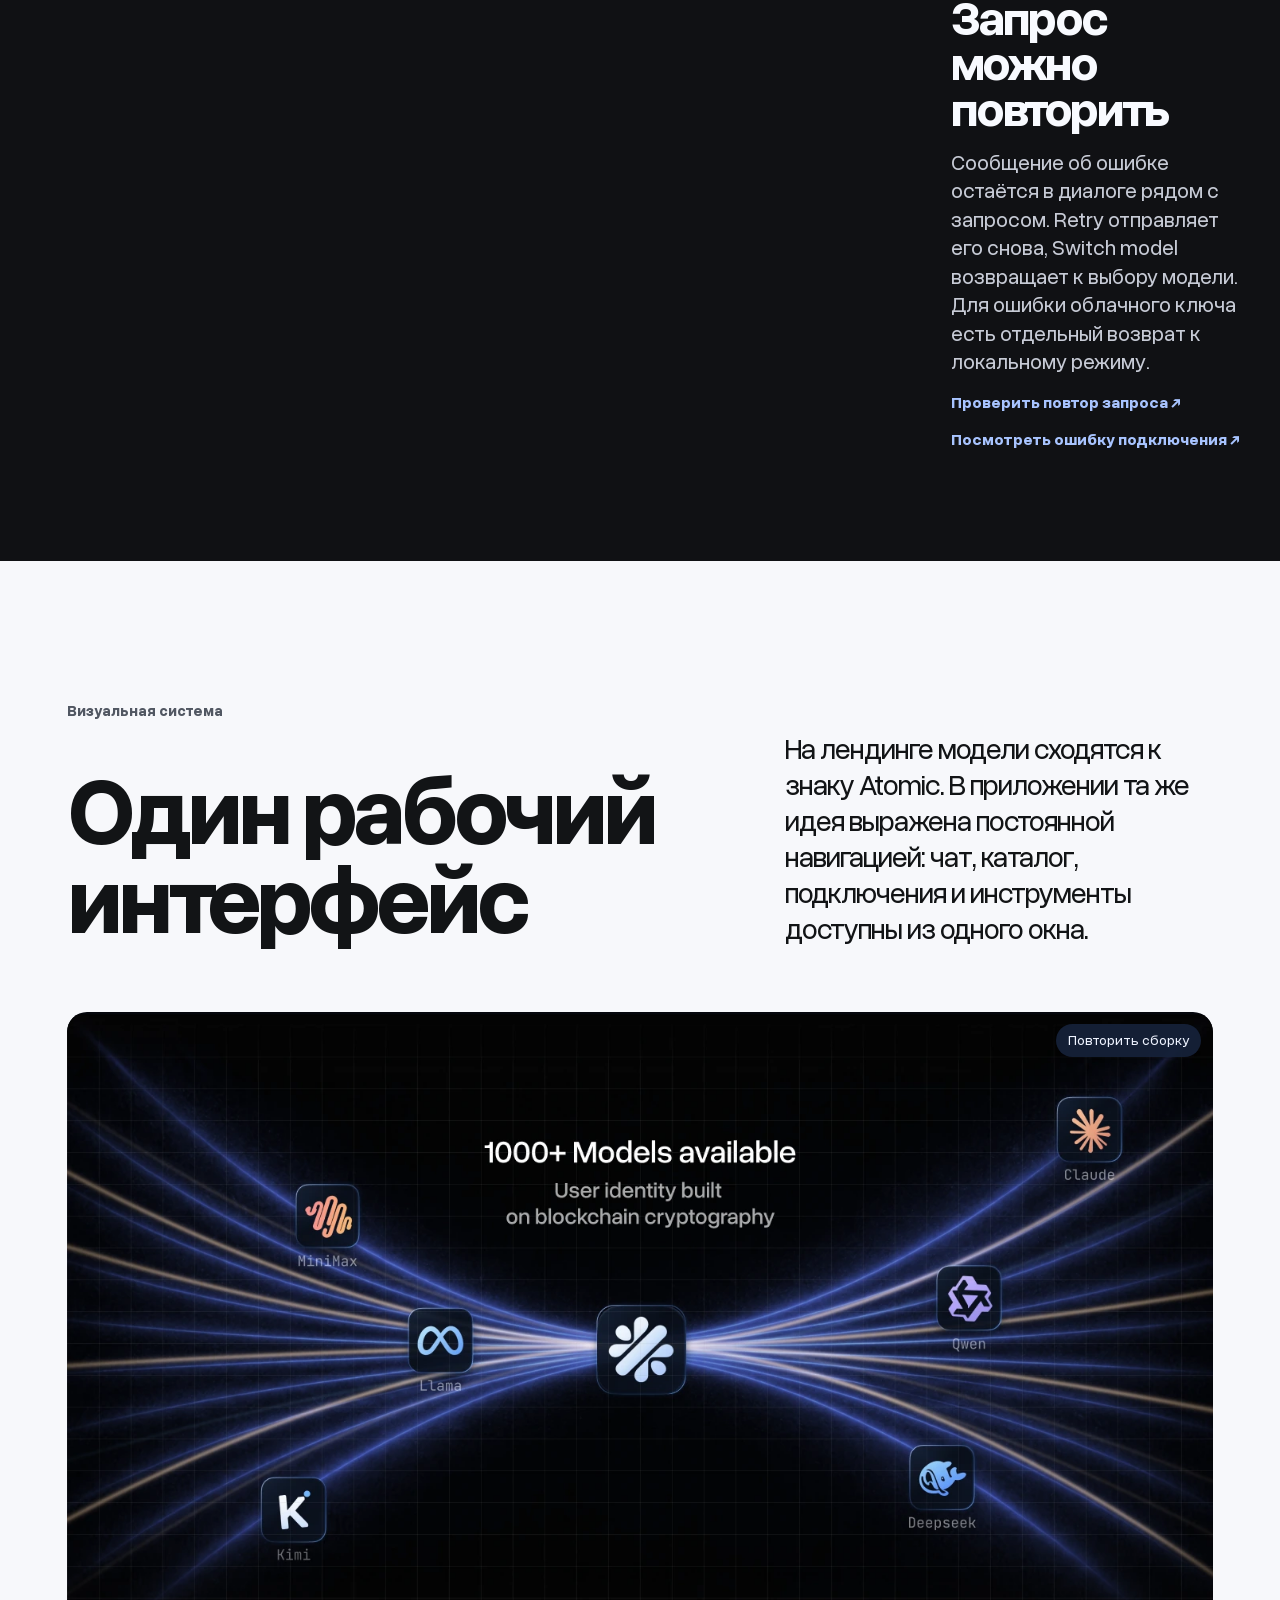
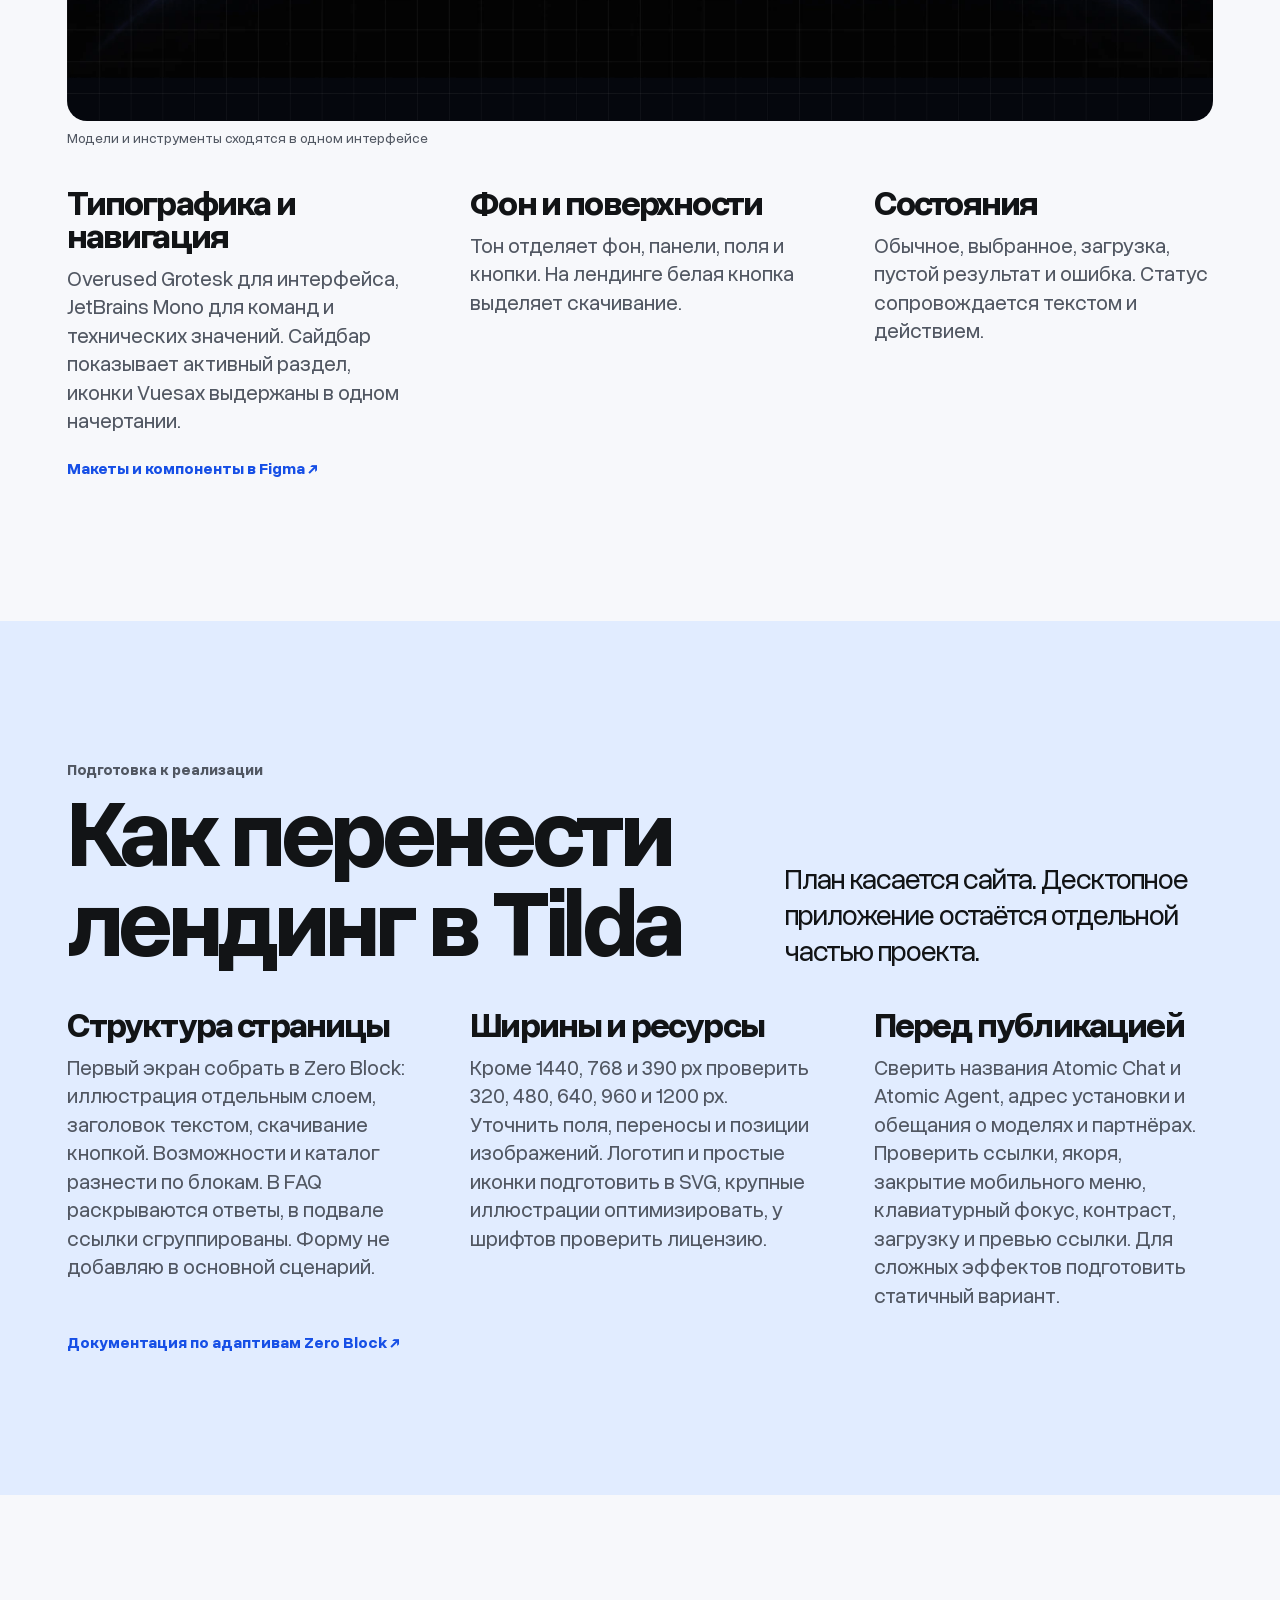
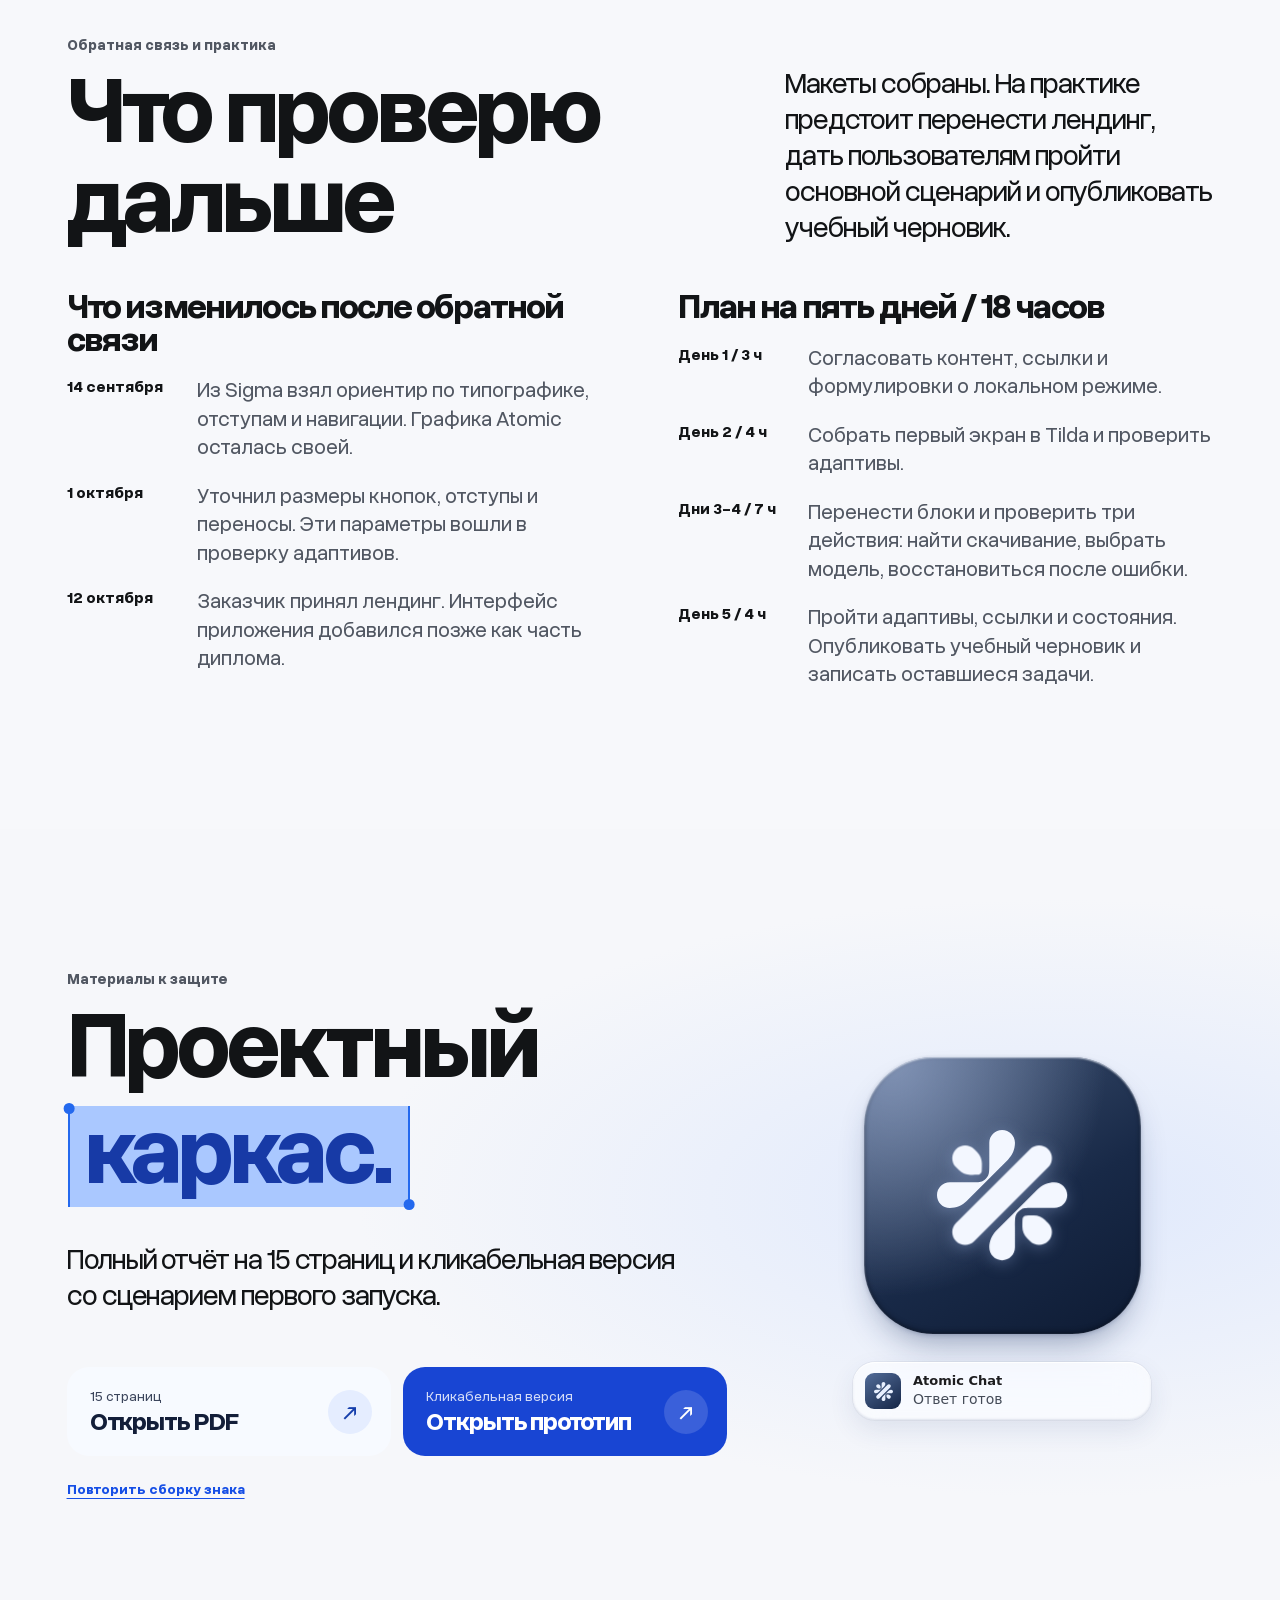
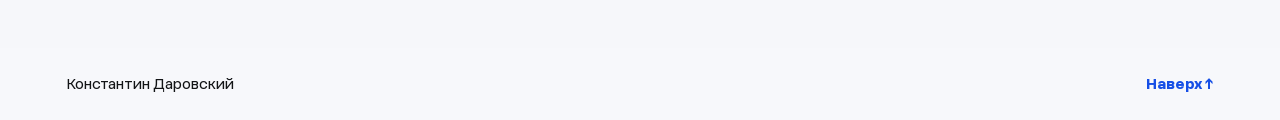
==== commit 31436b4b: "Publish Atomic Chat KT3" ====
--- a/index.html
+++ b/index.html
@@ -9,10 +9,10 @@
 <link rel="icon" href="media/icon.png" type="image/png">
 <link rel="stylesheet" href="story.css?v=4">
 <link rel="stylesheet" href="refine.css?v=5">
-<link rel="stylesheet" href="motion.css">
-<link rel="stylesheet" href="intro.css">
+<link rel="stylesheet" href="motion.css?v=2">
+<link rel="stylesheet" href="intro.css?v=2">
 <script src="story.js?v=5" defer></script>
-<script src="motion.js" defer></script>
+<script src="motion.js?v=2" defer></script>
 <script src="intro.js" defer></script>
 </head>
 <body>
@@ -20,12 +20,12 @@
   <div class="wrap bar-inner">
     <a href="#top" class="wordmark"><span class="header-mark"><img src="media/atomic-mark.svg" width="16" height="16" alt=""></span>Atomic Chat</a>
     <div class="chapter-dock">
-      <button class="dock-trigger" type="button" aria-expanded="false" aria-controls="chapter-menu"><span class="dock-light" aria-hidden="true"></span><span>Разделы</span><span class="dock-chevron" aria-hidden="true"></span></button>
+      <button class="dock-trigger" type="button" aria-expanded="false" aria-controls="chapter-menu"><span>Разделы</span><span class="dock-chevron" aria-hidden="true"></span></button>
       <nav id="chapter-menu" aria-label="Главы отчёта" class="dock-menu" inert>
-        <a href="#project">Каркас <span aria-hidden="true">01</span></a>
-        <a href="#scenario">Сценарий <span aria-hidden="true">02</span></a>
-        <a href="#tilda">Tilda <span aria-hidden="true">03</span></a>
-        <a href="#report">Отчёт <span aria-hidden="true">04</span></a>
+        <a href="#project">Каркас</a>
+        <a href="#scenario">Сценарий</a>
+        <a href="#tilda">Tilda</a>
+        <a href="#report">Отчёт</a>
       </nav>
     </div>
     <a class="pill small" href="prototype/">Прототип <span aria-hidden="true">↗</span></a>
@@ -170,12 +170,24 @@
 
   <section class="end" id="report">
     <div class="wrap section reveal finale-layout">
-      <div id="finale-assembly" class="finale-assembly" data-assembly aria-hidden="true"><div class="mark-orbit"><svg viewBox="0 0 25 25" aria-hidden="true"><path d="M21.3388 17.8569C22.3003 18.8184 22.3003 20.3773 21.3388 21.3388C20.3773 22.3003 18.8184 22.3003 17.8569 21.3388L17.2778 20.7598C16.7046 20.1866 16.3826 19.4091 16.3826 18.5985C16.3826 17.9387 16.3837 17.5291 16.4088 17.2213C16.4325 16.9321 16.4702 16.8583 16.4754 16.8481C16.5571 16.6878 16.6876 16.5571 16.8479 16.4754C16.8581 16.4702 16.9321 16.4325 17.2213 16.4088C17.5291 16.3837 17.9387 16.3826 18.5985 16.3826C19.4091 16.3826 20.1864 16.7044 20.7595 17.2776C20.9295 17.4475 21.1228 17.6409 21.3388 17.8569Z"/><path d="M3.66119 3.66119C4.6227 2.69967 6.18163 2.69967 7.14315 3.66119L7.72222 4.24025C8.29541 4.81345 8.61743 5.59086 8.61743 6.40148C8.61743 7.06134 8.6163 7.47093 8.59116 7.77866C8.56753 8.06787 8.52979 8.14169 8.52458 8.15189C8.44287 8.31225 8.31244 8.44287 8.15208 8.52458C8.14187 8.52979 8.06787 8.56753 7.77866 8.59116C7.47093 8.6163 7.06134 8.61743 6.40148 8.61743C5.59086 8.61743 4.81345 8.29541 4.24025 7.72222L3.66119 7.14315C2.69967 6.18163 2.69967 4.6227 3.66119 3.66119Z"/><path d="M22.5379 10.0379C23.8977 10.0379 25 11.1402 25 12.5C25 13.8598 23.8977 14.9621 22.5379 14.9621H18.5985C17.3257 14.9621 16.6891 14.9621 16.203 15.2098C15.7754 15.4277 15.4277 15.7754 15.2098 16.203C14.9621 16.6891 14.9621 17.3257 14.9621 18.5985V22.5379C14.9621 23.8977 13.8598 25 12.5 25C11.1402 25 10.0379 23.8977 10.0379 22.5379C10.0379 21.3241 10.52 20.1601 11.3783 19.3019L19.3022 11.3781C20.1604 10.52 21.3243 10.0379 22.5379 10.0379Z"/><path d="M12.5 0C13.8598 0 14.9621 1.10233 14.9621 2.46212C14.9621 3.67586 14.48 4.83988 13.6217 5.69812L5.69812 13.6217C4.83988 14.48 3.67586 14.9621 2.46212 14.9621C1.10233 14.9621 0 13.8598 0 12.5C0 11.1402 1.10233 10.0379 2.46212 10.0379H6.40148C7.67432 10.0379 8.31085 10.0379 8.79702 9.79023C9.22463 9.57234 9.57234 9.22463 9.79023 8.79702C10.0379 8.31085 10.0379 7.67433 10.0379 6.40148V2.46212C10.0379 1.10233 11.1402 0 12.5 0Z"/><path d="M17.8569 3.66119C18.8184 2.69967 20.3773 2.69967 21.3388 3.66119C22.3003 4.6227 22.3003 6.18163 21.3388 7.14315L7.14311 21.3389C6.18159 22.3004 4.62267 22.3004 3.66115 21.3389C2.69963 20.3773 2.69963 18.8184 3.66115 17.8569L17.8569 3.66119Z"/></svg></div></div>
       <p class="meta">Материалы к защите</p><h2><span class="end-line"><span>Проектный</span></span><span class="end-line"><mark><span>каркас.</span><i aria-hidden="true"></i><b aria-hidden="true"></b></mark></span></h2>
       <p>Полный отчёт на 15 страниц и кликабельная версия со сценарием первого запуска.</p>
       <div class="end-actions">
         <a class="end-action" href="atomic-kt3.pdf" target="_blank" rel="noopener"><span><small>15 страниц</small><strong>Открыть PDF</strong></span><span class="action-arrow" aria-hidden="true">↗</span></a>
         <a class="end-action primary-action" href="prototype/"><span><small>Кликабельная версия</small><strong>Открыть прототип</strong></span><span class="action-arrow" aria-hidden="true">↗</span></a>
+      </div>
+      <div id="finale-assembly" class="finale-assembly" data-assembly aria-hidden="true">
+        <div class="mark-stage">
+          <div class="mark-tile">
+            <div class="mark-surface"></div>
+            <div class="mark-orbit"><svg viewBox="0 0 25 25" aria-hidden="true"><path d="M21.3388 17.8569C22.3003 18.8184 22.3003 20.3773 21.3388 21.3388C20.3773 22.3003 18.8184 22.3003 17.8569 21.3388L17.2778 20.7598C16.7046 20.1866 16.3826 19.4091 16.3826 18.5985C16.3826 17.9387 16.3837 17.5291 16.4088 17.2213C16.4325 16.9321 16.4702 16.8583 16.4754 16.8481C16.5571 16.6878 16.6876 16.5571 16.8479 16.4754C16.8581 16.4702 16.9321 16.4325 17.2213 16.4088C17.5291 16.3837 17.9387 16.3826 18.5985 16.3826C19.4091 16.3826 20.1864 16.7044 20.7595 17.2776C20.9295 17.4475 21.1228 17.6409 21.3388 17.8569Z"/><path d="M3.66119 3.66119C4.6227 2.69967 6.18163 2.69967 7.14315 3.66119L7.72222 4.24025C8.29541 4.81345 8.61743 5.59086 8.61743 6.40148C8.61743 7.06134 8.6163 7.47093 8.59116 7.77866C8.56753 8.06787 8.52979 8.14169 8.52458 8.15189C8.44287 8.31225 8.31244 8.44287 8.15208 8.52458C8.14187 8.52979 8.06787 8.56753 7.77866 8.59116C7.47093 8.6163 7.06134 8.61743 6.40148 8.61743C5.59086 8.61743 4.81345 8.29541 4.24025 7.72222L3.66119 7.14315C2.69967 6.18163 2.69967 4.6227 3.66119 3.66119Z"/><path d="M22.5379 10.0379C23.8977 10.0379 25 11.1402 25 12.5C25 13.8598 23.8977 14.9621 22.5379 14.9621H18.5985C17.3257 14.9621 16.6891 14.9621 16.203 15.2098C15.7754 15.4277 15.4277 15.7754 15.2098 16.203C14.9621 16.6891 14.9621 17.3257 14.9621 18.5985V22.5379C14.9621 23.8977 13.8598 25 12.5 25C11.1402 25 10.0379 23.8977 10.0379 22.5379C10.0379 21.3241 10.52 20.1601 11.3783 19.3019L19.3022 11.3781C20.1604 10.52 21.3243 10.0379 22.5379 10.0379Z"/><path d="M12.5 0C13.8598 0 14.9621 1.10233 14.9621 2.46212C14.9621 3.67586 14.48 4.83988 13.6217 5.69812L5.69812 13.6217C4.83988 14.48 3.67586 14.9621 2.46212 14.9621C1.10233 14.9621 0 13.8598 0 12.5C0 11.1402 1.10233 10.0379 2.46212 10.0379H6.40148C7.67432 10.0379 8.31085 10.0379 8.79702 9.79023C9.22463 9.57234 9.57234 9.22463 9.79023 8.79702C10.0379 8.31085 10.0379 7.67433 10.0379 6.40148V2.46212C10.0379 1.10233 11.1402 0 12.5 0Z"/><path d="M17.8569 3.66119C18.8184 2.69967 20.3773 2.69967 21.3388 3.66119C22.3003 4.6227 22.3003 6.18163 21.3388 7.14315L7.14311 21.3389C6.18159 22.3004 4.62267 22.3004 3.66115 21.3389C2.69963 20.3773 2.69963 18.8184 3.66115 17.8569L17.8569 3.66119Z"/></svg></div>
+            <div class="mark-reflection"></div>
+          </div>
+        </div>
+        <div class="finale-notification">
+          <span class="finale-app"><img src="media/atomic-mark.svg" width="20" height="20" alt=""></span>
+          <span><strong>Atomic Chat</strong><span>Ответ готов</span></span>
+        </div>
       </div>
       <button class="finale-replay" type="button" data-replay="#finale-assembly">Повторить сборку знака</button>
     </div>
--- a/motion.css
+++ b/motion.css
@@ -20,23 +20,52 @@
 .finale-replay{font:inherit;font-size:14px;color:var(--blue);font-weight:700;background:none;border:0;padding:8px 0;text-decoration:underline;text-underline-offset:4px;cursor:pointer}
 .model-replay:focus-visible,.finale-replay:focus-visible{outline:2px solid #8aaeff;outline-offset:4px}
 
-.finale-layout{display:grid;grid-template-columns:minmax(0,1fr) minmax(210px,.56fr);gap:0 36px;align-items:start}
+.end{background:radial-gradient(ellipse at 83% 45%,#e0e9fc,transparent 47%),#f6f7fa}
+.finale-layout{display:grid;grid-template-columns:minmax(0,1fr) minmax(240px,.64fr);gap:0 clamp(24px,5vw,80px);align-items:start}
 .finale-layout>:not(.finale-assembly){grid-column:1}
-.finale-assembly{grid-column:2;grid-row:1/span 5;align-self:center;justify-self:center;width:min(100%,380px);aspect-ratio:1;display:grid;place-items:center}
-.mark-orbit{position:relative;width:100%;height:100%;display:grid;place-items:center}
-.mark-orbit::before,.mark-orbit::after{content:"";position:absolute;inset:8%;border:1px solid #3563ce42;border-radius:50%}
-.mark-orbit::after{inset:20%;border-color:#3563ce29}
-.mark-orbit svg{width:43%;fill:#1745d4;overflow:visible;position:relative;z-index:1}
-.mark-orbit path{transform-box:fill-box;transform-origin:center;--dx:45px;--dy:-32px;--turn:20deg;--part-delay:0ms}
-.mark-orbit path:nth-of-type(2){--dx:-52px;--dy:-39px;--turn:-38deg;--part-delay:110ms}
-.mark-orbit path:nth-of-type(3){--dx:58px;--dy:13px;--turn:28deg;--part-delay:55ms}
-.mark-orbit path:nth-of-type(4){--dx:-44px;--dy:42px;--turn:-21deg;--part-delay:155ms}
-.mark-orbit path:nth-of-type(5){--dx:26px;--dy:59px;--turn:35deg;--part-delay:215ms}
-.finale-assembly.is-playing path{animation:assemble-mark .96s var(--ease) var(--part-delay) both}
-.finale-assembly.is-playing .mark-orbit::before{animation:orbit-in .9s var(--ease) .42s both}
-.finale-assembly.is-playing .mark-orbit::after{animation:orbit-in .75s var(--ease) .65s both}
-@keyframes assemble-mark{0%{opacity:0;transform:translate(var(--dx),var(--dy)) rotate(var(--turn)) scale(.91)}73%{opacity:1;transform:translate(calc(var(--dx) * -.075),calc(var(--dy) * -.075)) rotate(0)}100%{opacity:1;transform:none}}
-@keyframes orbit-in{from{opacity:0;transform:scale(.88)}to{opacity:1;transform:scale(1)}}
+.finale-assembly{grid-column:2;grid-row:1/span 5;align-self:center;justify-self:center;width:min(100%,396px);display:grid;justify-items:center;gap:28px}
+.mark-stage{width:100%;display:grid;place-items:center;perspective:720px}
+.mark-tile{position:relative;isolation:isolate;width:70%;aspect-ratio:1;border-radius:25%;display:grid;place-items:center}
+.mark-surface{
+  position:absolute;inset:0;border-radius:inherit;
+  background:radial-gradient(at 10% 0%,#8294b6,transparent 61%),linear-gradient(149deg,#374a6a 13%,#182947 58%,#0e1b33 100%);
+  box-shadow:inset 0 1px 2px #eff5ffcd,inset 0 -2px 5px #050a1590,0 1px 4px #1a2a5238,0 19px 35px -13px #152b5c70;
+}
+.mark-orbit{position:absolute;inset:0;display:grid;place-items:center}
+.mark-orbit svg{width:47%;fill:#f3f7ff;overflow:visible;filter:drop-shadow(0 3px 8px #b6ceff4d)}
+.mark-orbit path{transform-box:fill-box;transform-origin:center;--dx:95%;--dy:105%;--turn:24deg;--part-delay:80ms}
+.mark-orbit path:nth-of-type(2){--dx:-155%;--dy:-81%;--turn:-28deg;--part-delay:120ms}
+.mark-orbit path:nth-of-type(3){--dx:52%;--dy:9%;--turn:15deg;--part-delay:160ms}
+.mark-orbit path:nth-of-type(4){--dx:-45%;--dy:-12%;--turn:-15deg;--part-delay:200ms}
+.mark-orbit path:nth-of-type(5){--dx:0%;--dy:28%;--turn:-14deg;--part-delay:270ms}
+.mark-reflection{position:absolute;inset:0;border-radius:inherit;overflow:hidden;pointer-events:none}
+.mark-reflection::after{content:"";position:absolute;inset:-25%;opacity:0;background:linear-gradient(112deg,transparent 32%,#d6e6ff10 43%,#f1f7ff75 50%,#d6e6ff12 60%,transparent 70%)}
+.finale-notification{
+  display:flex;align-items:center;gap:12px;width:min(100%,298px);padding:11px 15px 11px 12px;
+  border-radius:22px;color:#1d1d1f;background:#f8fafe;
+  box-shadow:inset 0 1px 1px #fff,inset 0 -1px 2px #576a9829,0 0 0 1px #252e450d,0 10px 26px #2a416f19;
+  font-family:-apple-system,BlinkMacSystemFont,system-ui,sans-serif;font-size:14px;line-height:1.3;
+}
+@supports (backdrop-filter:blur(1px)){
+  .finale-notification{background:#ffffff96;backdrop-filter:blur(16px) saturate(160%)}
+}
+.finale-app{display:grid;place-items:center;flex:none;width:36px;height:36px;border-radius:9px;background:linear-gradient(145deg,#536d99,#142546)}
+.finale-app img{width:19px}
+.finale-notification strong{display:block;font-size:13px;font-weight:650}
+.finale-notification strong+span{color:#444b58}
+@media(prefers-reduced-motion:no-preference){
+  .finale-assembly[data-pending]>div{visibility:hidden}
+}
+.finale-assembly.is-playing .mark-tile{animation:turn-tile 1.26s var(--ease) both}
+.finale-assembly.is-playing .mark-surface{animation:form-surface .83s var(--ease) .19s both}
+.finale-assembly.is-playing path{animation:assemble-mark .80s var(--ease) var(--part-delay) both}
+.finale-assembly.is-playing .mark-reflection::after{animation:tile-reflection .73s ease-in-out .83s both}
+.finale-assembly.is-playing .finale-notification{animation:answer-banner .53s var(--ease) 1.14s both}
+@keyframes turn-tile{0%{transform:translateY(18px) rotateX(14deg) rotateY(-20deg) scale(.87)}74%{transform:translateY(-2px) rotateX(-1deg) rotateY(2deg) scale(1.014)}100%{transform:none}}
+@keyframes form-surface{0%{opacity:0;transform:scale(.79)}35%{opacity:.82}100%{opacity:1;transform:none}}
+@keyframes assemble-mark{0%{opacity:0;transform:translate(var(--dx),var(--dy)) rotate(var(--turn)) scale(.73)}34%{opacity:1}100%{opacity:1;transform:none}}
+@keyframes tile-reflection{0%{opacity:0;transform:translateX(-70%)}32%,63%{opacity:1}100%{opacity:0;transform:translateX(70%)}}
+@keyframes answer-banner{0%{opacity:0;transform:translateY(-18px) scale(.94)}74%{opacity:1;transform:translateY(2px) scale(1.01)}100%{opacity:1;transform:none}}
 .finale-replay{justify-self:start;margin-top:16px}
 .end mark{padding:0 .21em .085em .16em}
 .end mark::before{inset:-2% 0 -2%}
@@ -56,10 +85,12 @@
 .practice-grid.revealed .timeline div:nth-child(3){animation-delay:.17s}
 .practice-grid.revealed .timeline div:nth-child(4){animation-delay:.24s}
 
-@media(max-width:1000px){.finale-layout{grid-template-columns:minmax(0,1fr) minmax(125px,.4fr);column-gap:10px}.finale-assembly{width:95%}}
+@media(max-width:760px){
+  .finale-layout{grid-template-columns:minmax(0,1fr)}
+  .finale-assembly{grid-column:1;grid-row:auto;width:min(100%,320px);margin-top:42px;gap:22px}
+  .finale-replay{justify-self:center}
+}
 @media(max-width:650px){
-  .finale-layout{display:block;position:relative}
-  .finale-assembly{position:absolute;top:18px;right:var(--gutter);width:70px}
   .end h2{font-size:clamp(39px,13vw,72px)}
   .model-replay{top:auto;bottom:8px;right:8px}
 }
--- a/intro.css
+++ b/intro.css
@@ -1,35 +1,51 @@
-.bar{background:#f5f7fbe8;transition:background .23s ease,box-shadow .23s ease}
-.bar.is-scrolled{background:#f4f6fbd9;box-shadow:0 1px 16px #182f5b12}
+.bar{background:transparent;backdrop-filter:none}
+.bar::before{content:"";position:absolute;inset:0;pointer-events:none;background:#f9fafce8;transition:background .23s ease,box-shadow .23s ease}
+.bar.is-scrolled::before{box-shadow:0 1px 0 #242c3b13}
+@supports (backdrop-filter:blur(1px)){
+  .bar::before{background:#f9fafc98;backdrop-filter:blur(18px) saturate(150%)}
+}
 .bar-inner{position:relative}
 .wordmark{display:inline-flex;align-items:center;gap:8px}
 .header-mark,.profile-mark{display:grid;place-items:center;flex:none;background:#1a2c58;border-radius:8px}
 .header-mark{width:28px;height:28px}.header-mark img{width:16px}
-.chapter-dock{position:absolute;left:50%;top:50%;translate:-50% -50%;z-index:2;width:112px;height:36px;isolation:isolate;color:#f6f7fb}
+.chapter-dock{
+  --dock-width:116px;
+  --dock-height:40px;
+  position:absolute;left:50%;top:50%;translate:-50% -50%;z-index:2;
+  width:var(--dock-width);height:var(--dock-height);
+  color:#1d1d1f;font-family:-apple-system,BlinkMacSystemFont,system-ui,sans-serif;
+}
 .chapter-dock::before{
-  content:"";position:absolute;z-index:-1;top:0;left:50%;width:248px;height:208px;
-  background:#14161a;border-radius:24px;
-  transform:translateX(-50%) scale(.4516,.1731);transform-origin:top center;
-  transition:transform .34s var(--ease),border-radius .24s ease;
+  content:"";position:absolute;pointer-events:none;top:0;left:50%;translate:-50% 0;
+  width:var(--dock-width);height:var(--dock-height);border-radius:24px;
+  background:#fafbfe;
+  box-shadow:inset 0 1px 1px #fff,inset 0 -1px 2px #576a9824,0 0 0 1px #222d480b,0 3px 10px #222d4810;
+  transition:width .30s var(--ease),height .32s var(--ease),border-radius .28s var(--ease),box-shadow .22s ease;
 }
-.chapter-dock[data-open]::before{transform:translateX(-50%) scale(1);border-radius:25px;box-shadow:0 13px 32px #0f142536}
-.dock-trigger{position:relative;display:flex;align-items:center;justify-content:center;gap:8px;width:100%;height:100%;border:0;border-radius:18px;background:#14161a;color:inherit;font:inherit;font-size:14px;font-weight:700;cursor:pointer;transition:background .16s ease,transform .16s var(--ease)}
+.chapter-dock[data-open]::before{
+  width:254px;height:230px;border-radius:27px;
+  box-shadow:inset 0 1px 2px #fff,inset 0 -2px 3px #63739720,0 0 0 1px #222d4811,0 14px 38px #222d4826,0 3px 8px #222d4810;
+}
+@supports (backdrop-filter:blur(1px)){
+  .chapter-dock::before{background:linear-gradient(152deg,#ffffffd9,#f3f6fabc);backdrop-filter:blur(23px) saturate(160%)}
+}
+.dock-trigger{position:relative;display:flex;align-items:center;justify-content:center;gap:9px;width:100%;height:100%;border:0;border-radius:24px;background:transparent;color:inherit;font:inherit;font-size:13px;font-weight:600;cursor:pointer;transition:background .16s ease,transform .16s var(--ease)}
 .dock-trigger:active{transform:scale(.965)}
 .dock-trigger:focus-visible,.dock-menu a:focus-visible,.chat-replay:focus-visible{outline:2px solid #7ca7ff;outline-offset:3px}
-.dock-light{width:6px;height:6px;border-radius:50%;background:#8bb3ff;box-shadow:0 0 9px #729fff88;transition:transform .2s var(--ease),background .2s ease}
-.dock-chevron{width:6px;height:6px;border-right:1.5px solid #bac2d4;border-bottom:1.5px solid #bac2d4;transform:translateY(-2px) rotate(45deg);transition:transform .24s var(--ease)}
+.dock-chevron{width:6px;height:6px;border-right:1.5px solid #515766;border-bottom:1.5px solid #515766;transform:translateY(-2px) rotate(45deg);transition:transform .24s var(--ease)}
 .chapter-dock[data-open] .dock-chevron{transform:translateY(1px) rotate(225deg)}
-.chapter-dock[data-open] .dock-light{background:#b4cdff;transform:scale(1.25)}
 .bar .dock-menu{
-  position:absolute;top:40px;left:50%;translate:-50% 0;width:225px;display:grid;gap:2px;padding:0;color:inherit;
-  opacity:0;visibility:hidden;transform:translateY(-6px);transition:opacity .14s ease,transform .22s var(--ease),visibility 0s linear .2s;
+  position:absolute;top:44px;left:50%;translate:-50% 0;width:232px;display:grid;gap:2px;padding:0;color:inherit;
+  opacity:0;visibility:hidden;transform:translateY(-7px);transition:opacity .12s ease,transform .22s var(--ease),visibility 0s linear .14s;
 }
-.chapter-dock[data-open] .dock-menu{opacity:1;visibility:visible;transform:none;transition-delay:.075s}
-.dock-menu a{display:flex;align-items:center;justify-content:space-between;gap:8px;border-radius:11px;padding:8px 12px;min-height:37px;white-space:nowrap;transition:background .15s ease}
-.dock-menu a span{font-size:12px;color:#acb5c9;font-variant-numeric:tabular-nums}
-.dock-menu a:focus-visible,.dock-menu a:hover{background:#313844;text-decoration:none}
+.chapter-dock[data-open] .dock-menu{opacity:1;visibility:visible;transform:none;transition-delay:.06s,.03s,0s}
+.dock-menu a{display:flex;align-items:center;justify-content:space-between;gap:8px;border-radius:15px;padding:8px 13px;min-height:42px;white-space:nowrap;font-size:14px;font-weight:520;transition:background .15s ease,color .15s ease}
+.dock-menu a::after{content:"";width:6px;height:6px;border-top:1.5px solid currentColor;border-right:1.5px solid currentColor;rotate:45deg;opacity:.55}
+.bar .dock-menu a:focus-visible,.bar .dock-menu a:hover{background:#65708a14;color:#1d1d1f;text-decoration:none}
+.bar .dock-menu a:active{background:#1764e91b;color:#0054c5}
 .bar .small{transition:background .18s ease,transform .17s var(--ease)}
 .bar .small:active{transform:scale(.966)}
-@media(hover:hover){.dock-trigger:hover{background:#262a32}.dock-trigger:hover .dock-light{transform:scale(1.22)}}
+@media(hover:hover){.dock-trigger:hover{background:#65708a12}}
 
 .hero{text-align:left;background:radial-gradient(ellipse at 93% 26%,#e5eeff 0%,transparent 45%),linear-gradient(#f6f8fc 45%,#e6efff)}
 .hero-copy{display:grid;grid-template-columns:minmax(0,1.37fr) minmax(0,.86fr);align-items:end;gap:clamp(18px,4vw,66px);padding-top:clamp(72px,8vw,130px);padding-bottom:34px}
@@ -86,7 +102,7 @@
   .bar-inner{padding-inline:12px;gap:6px}
   .header-mark{display:none}
   .bar .small{padding-inline:9px;font-size:12px}
-  .chapter-dock{width:102px}
+  .chapter-dock{--dock-width:102px}
   .hero-copy h1{font-size:clamp(48px,13.4vw,57px)}
 }
 @media(prefers-reduced-motion:reduce){.typing-dots,.chat-replay{display:none}}
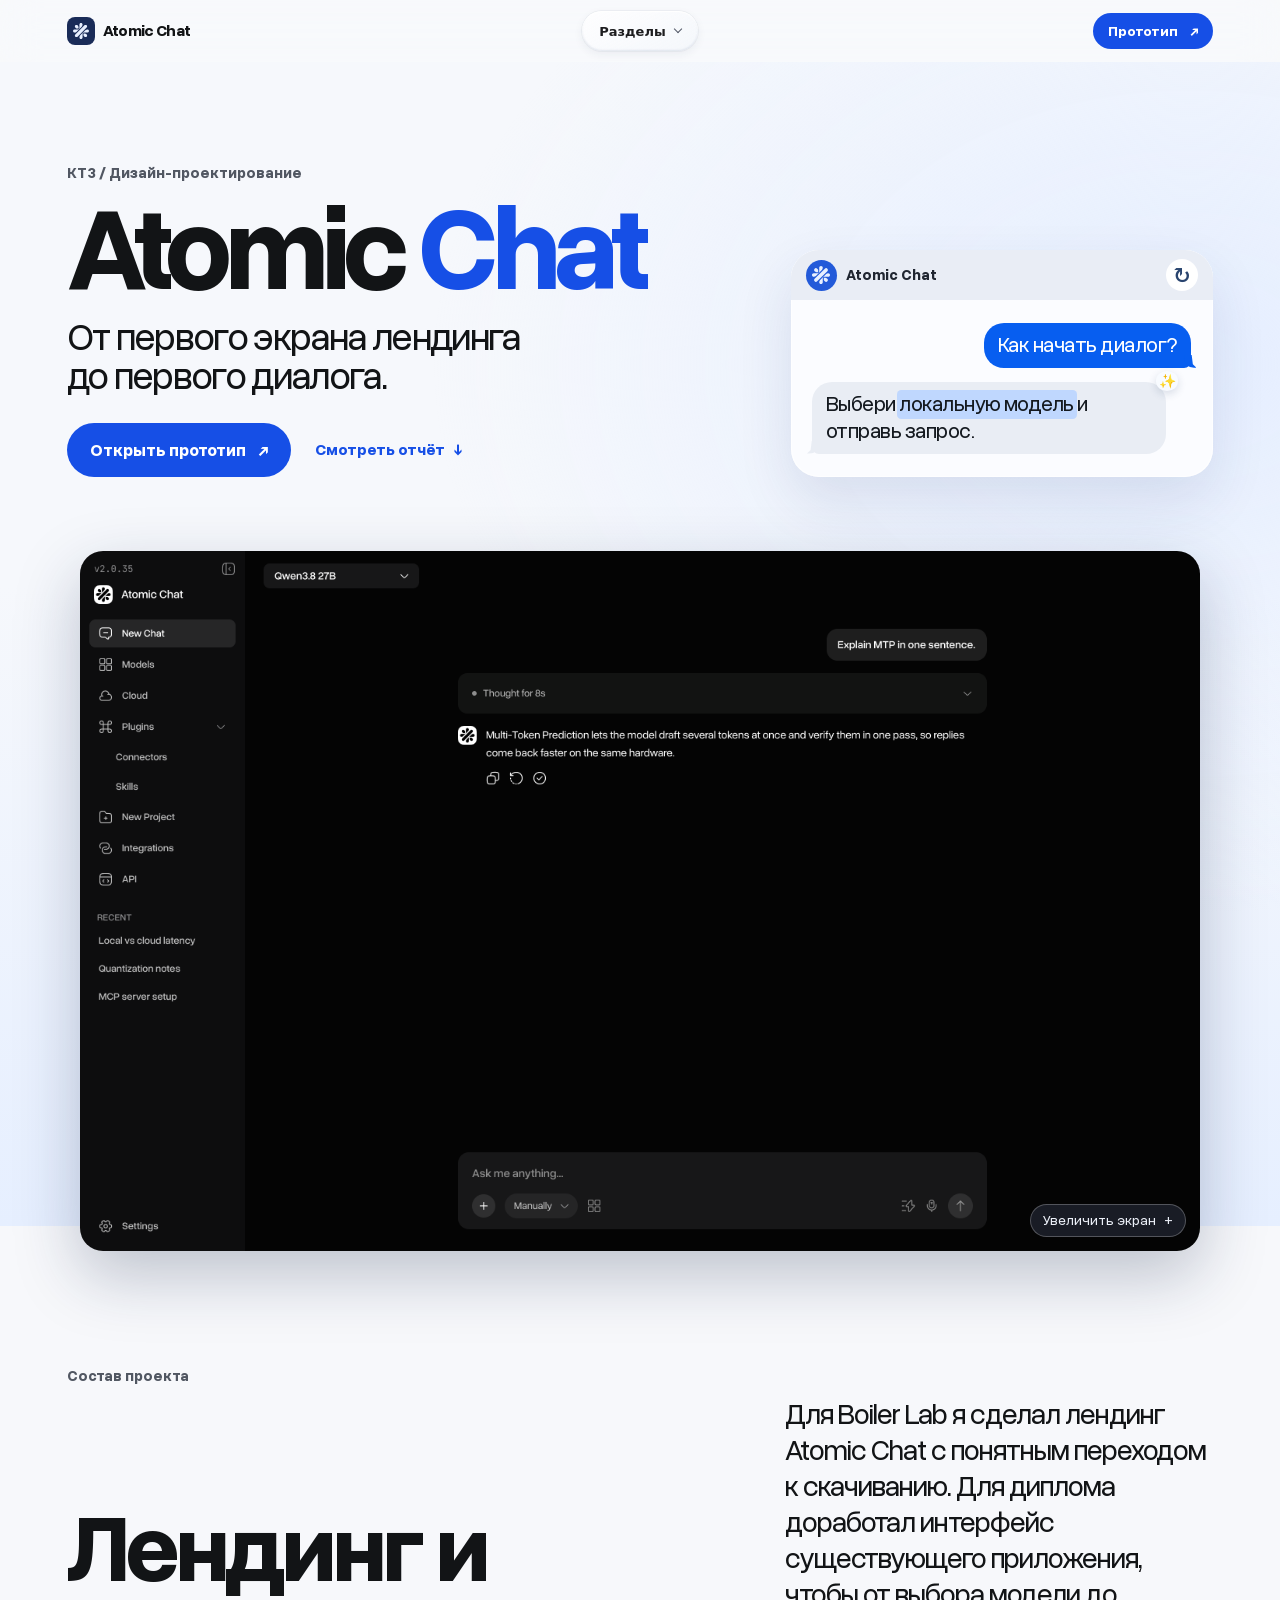
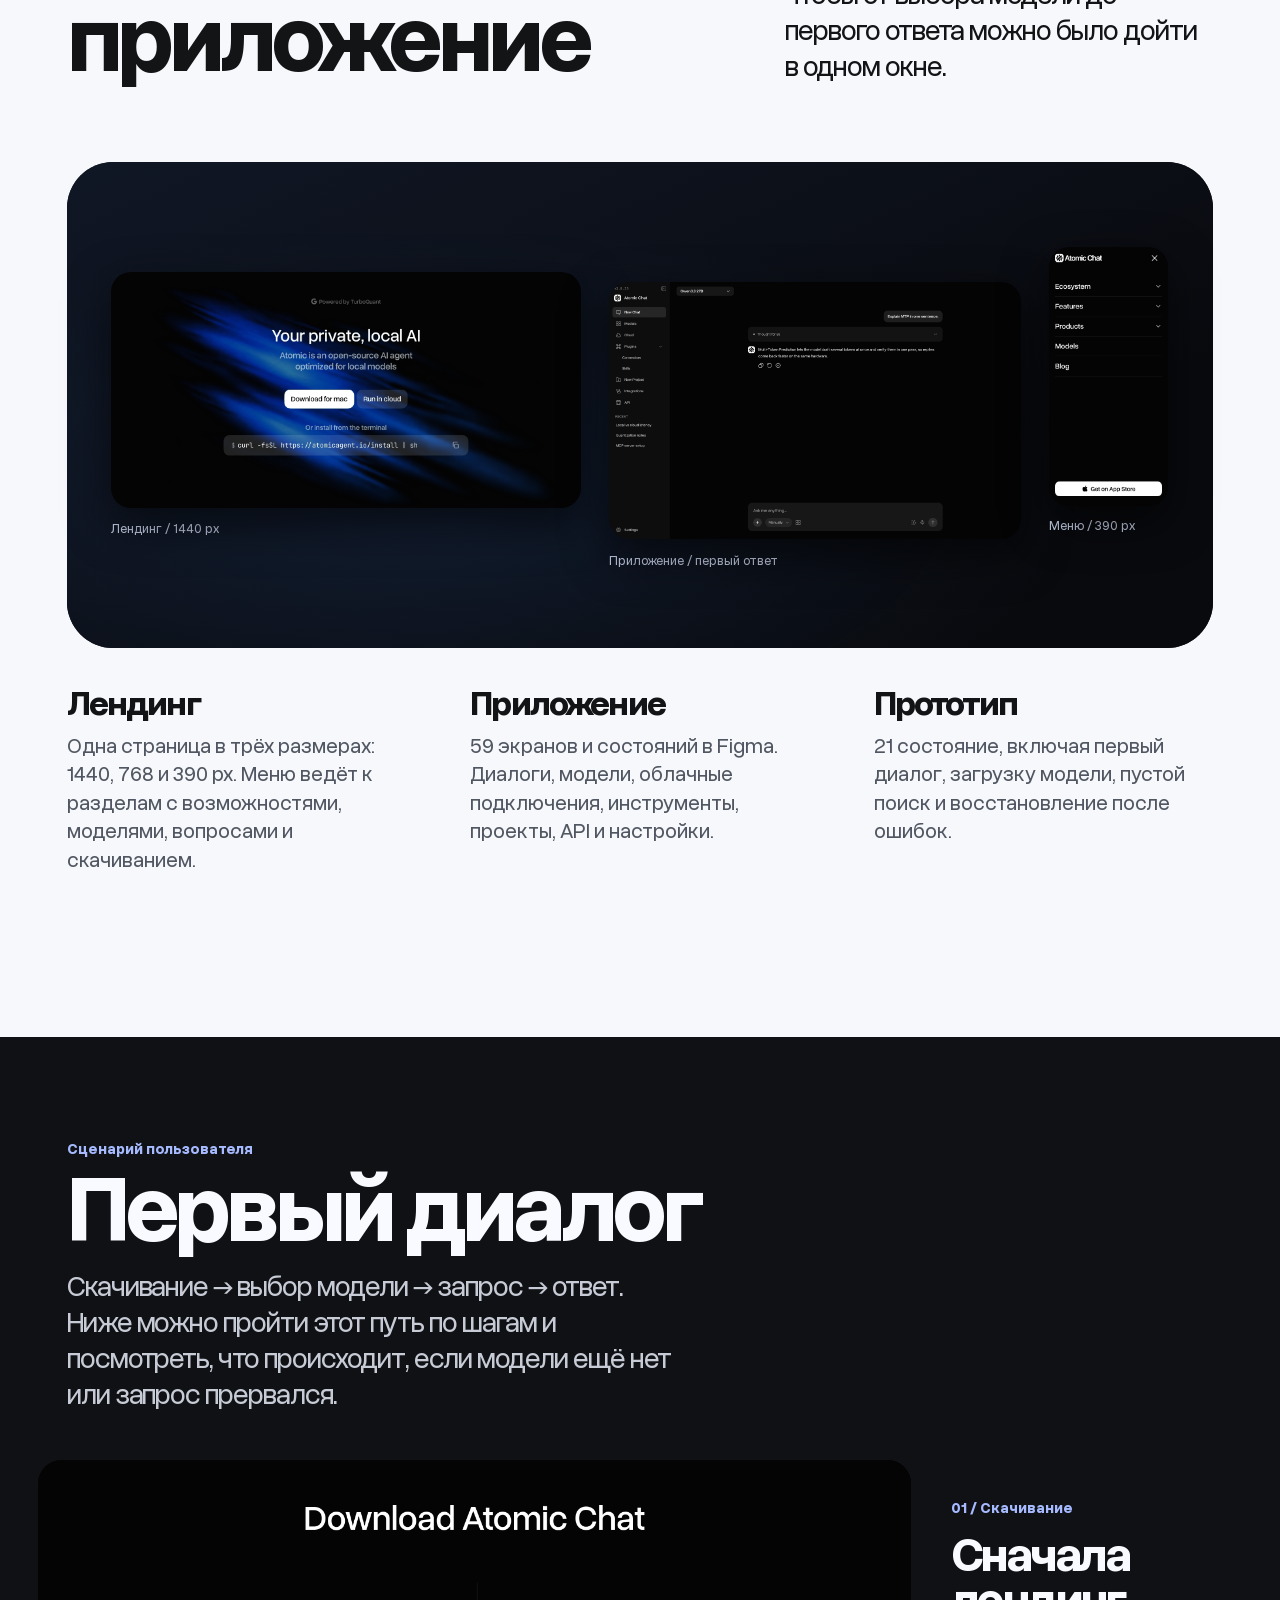
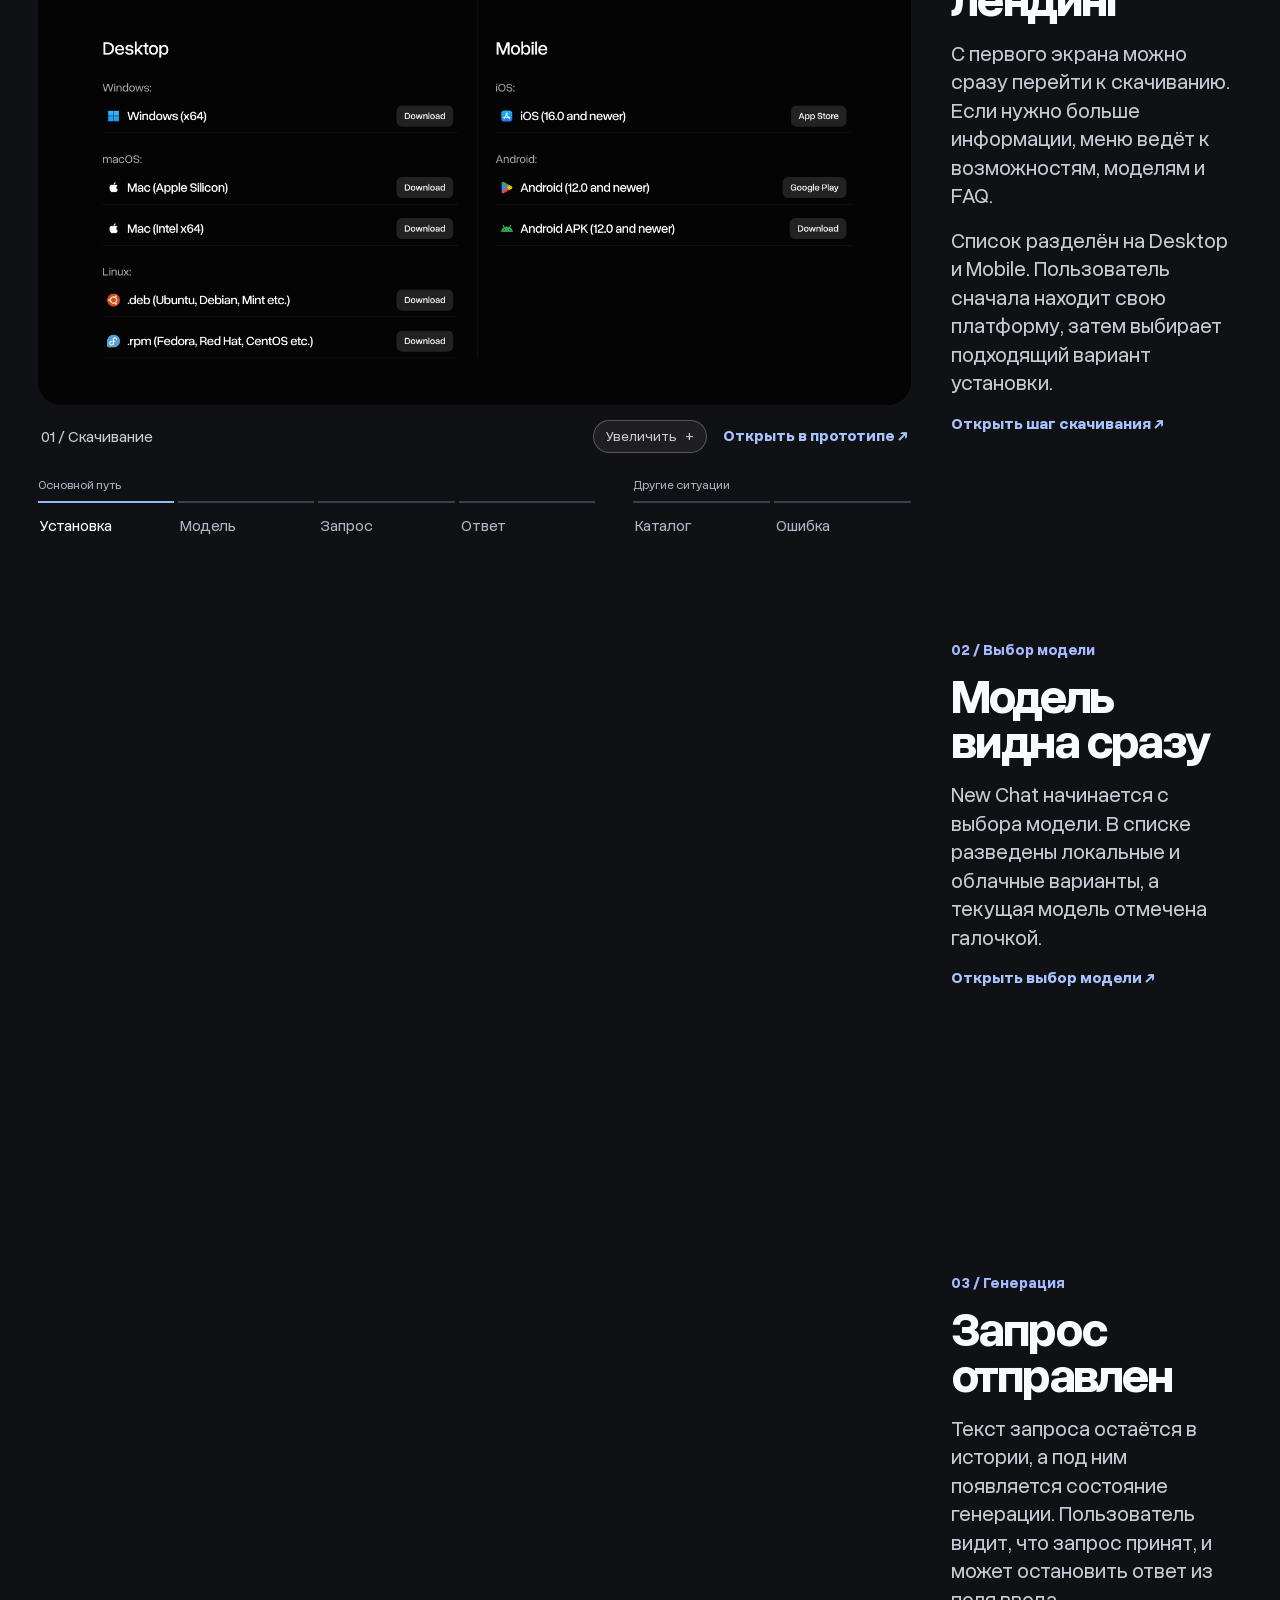
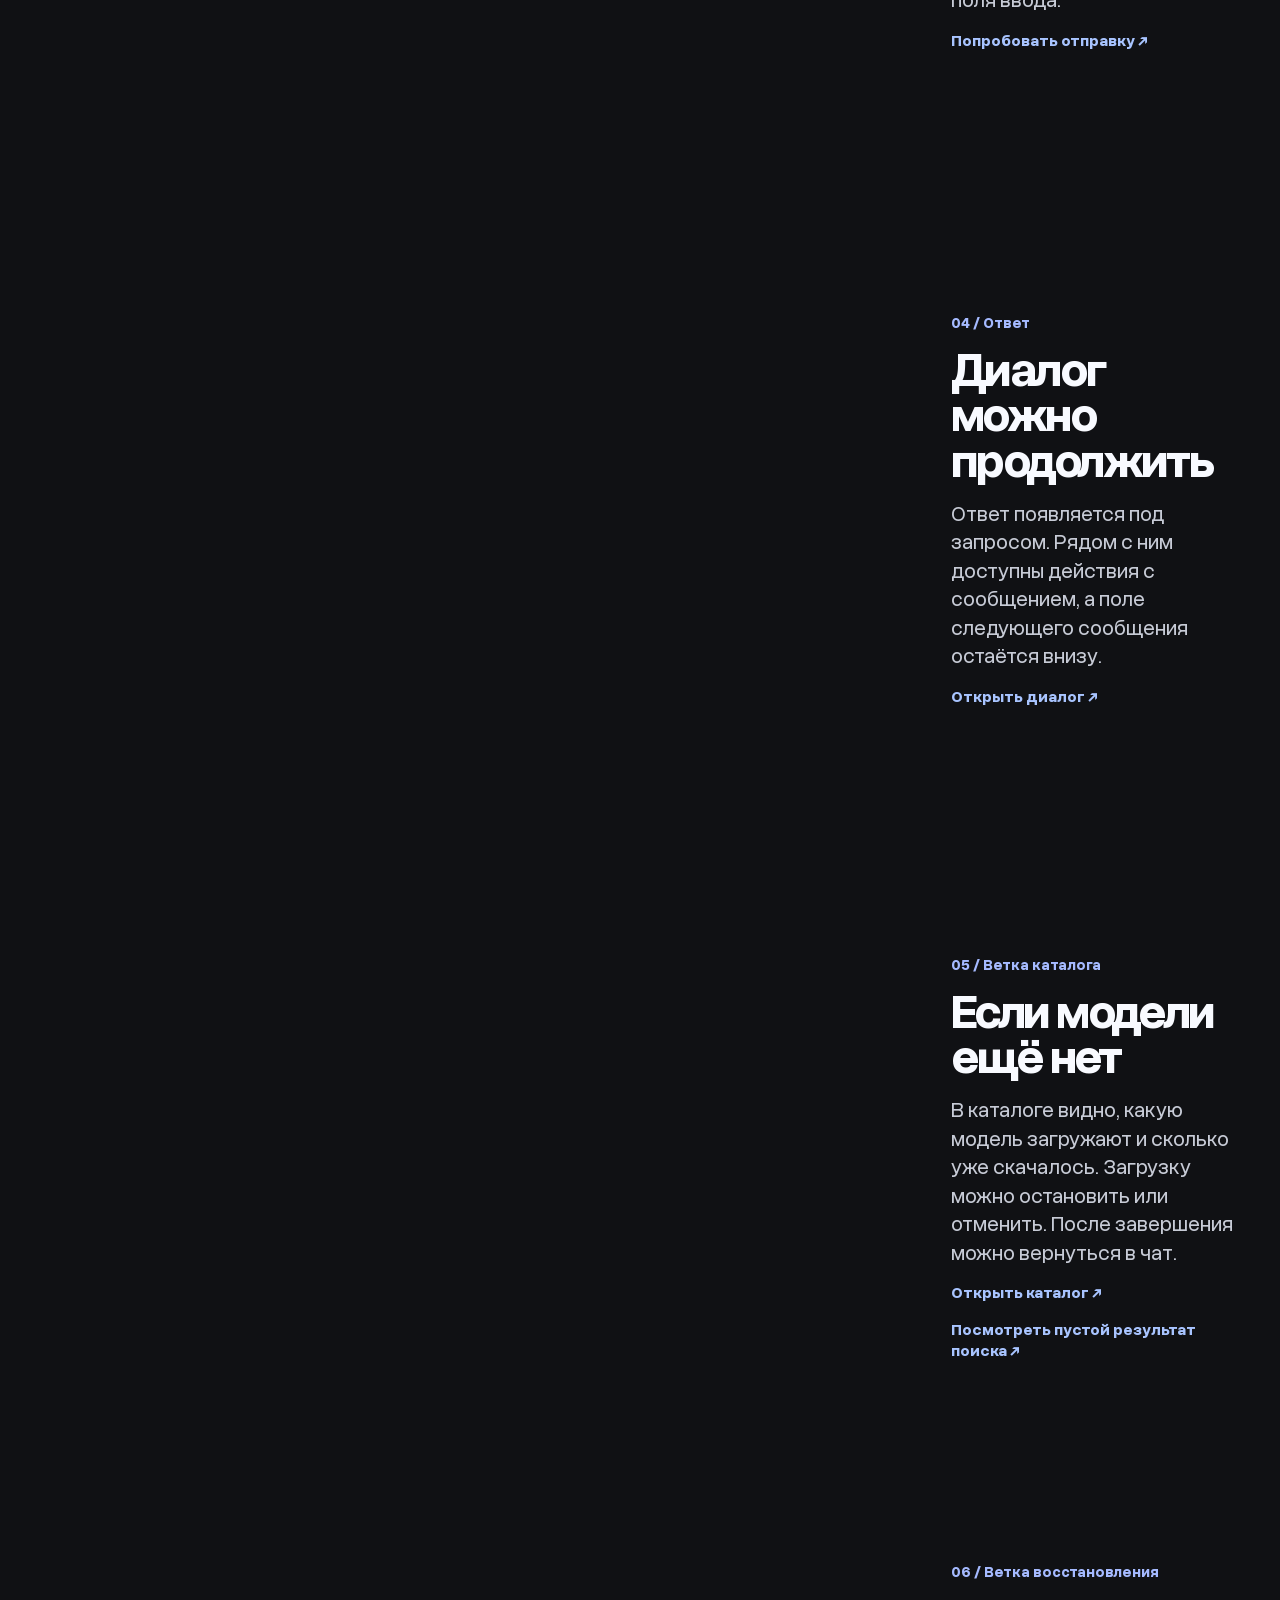
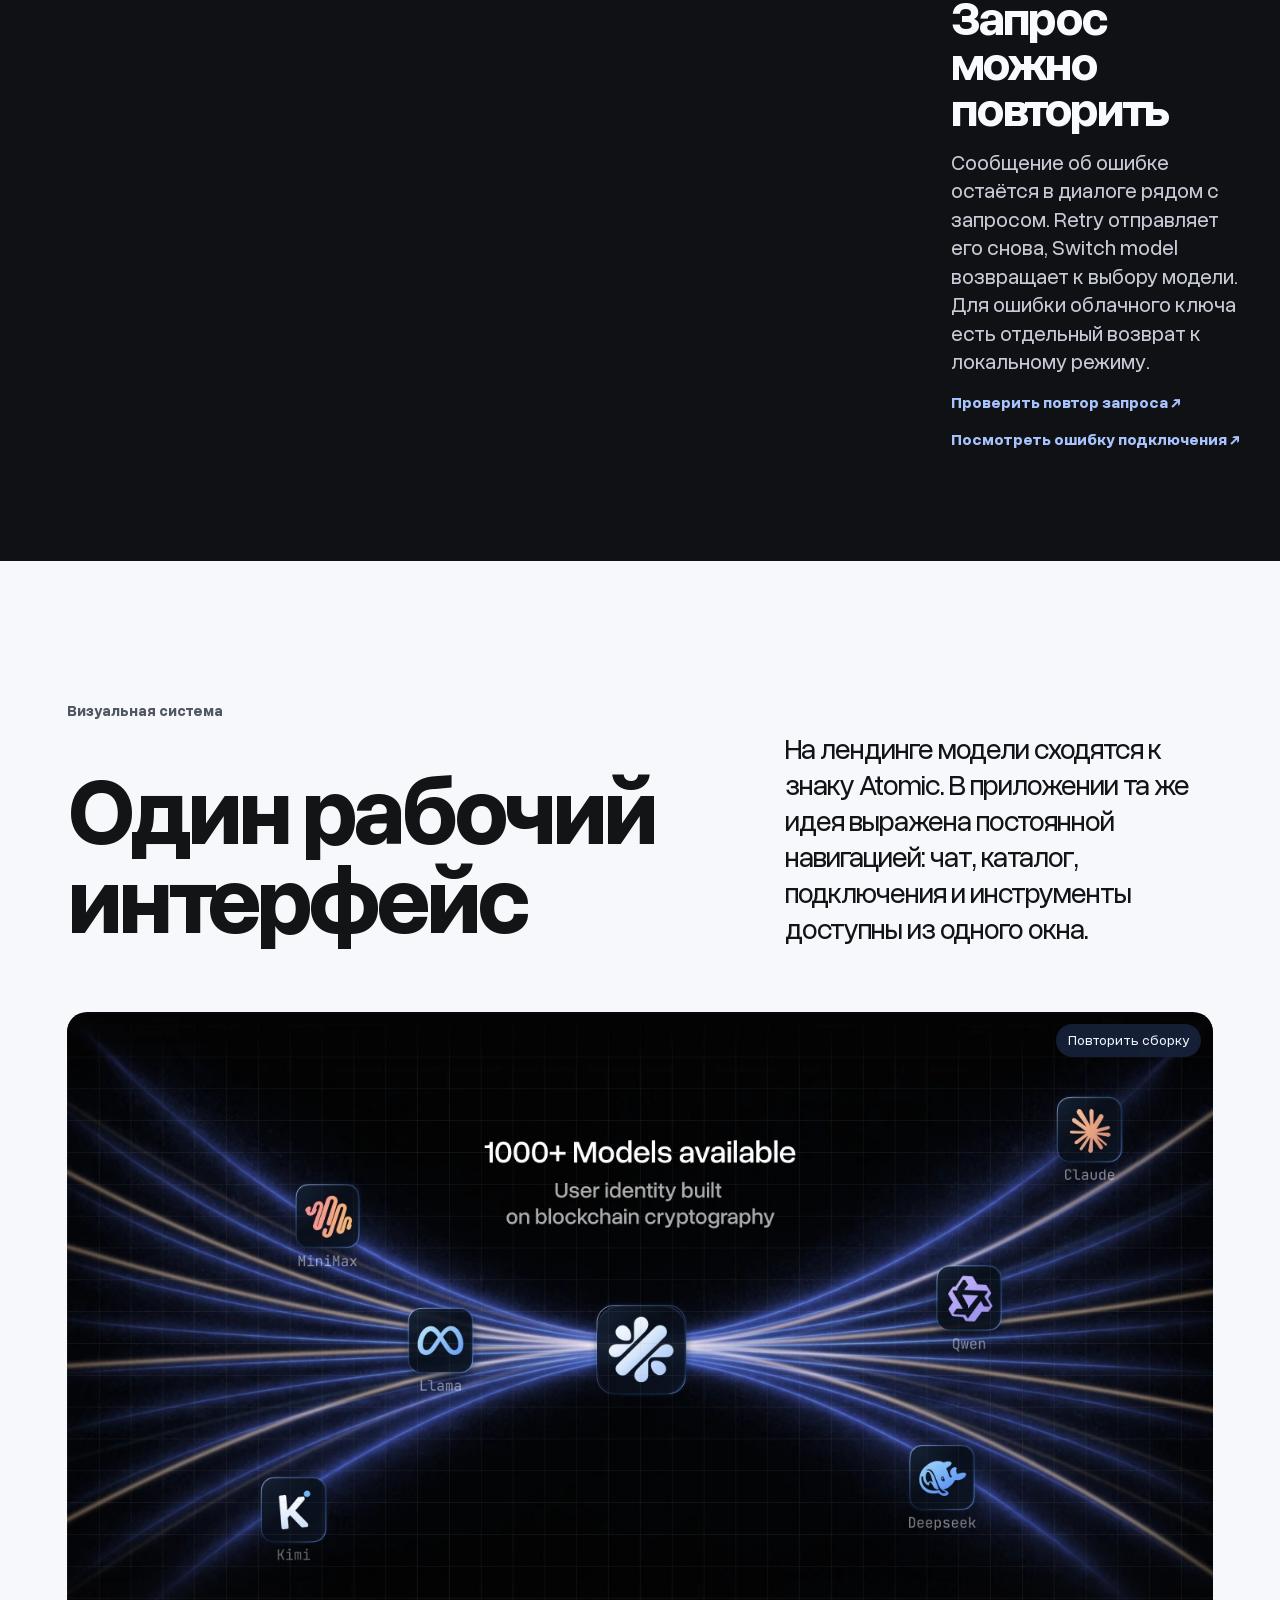
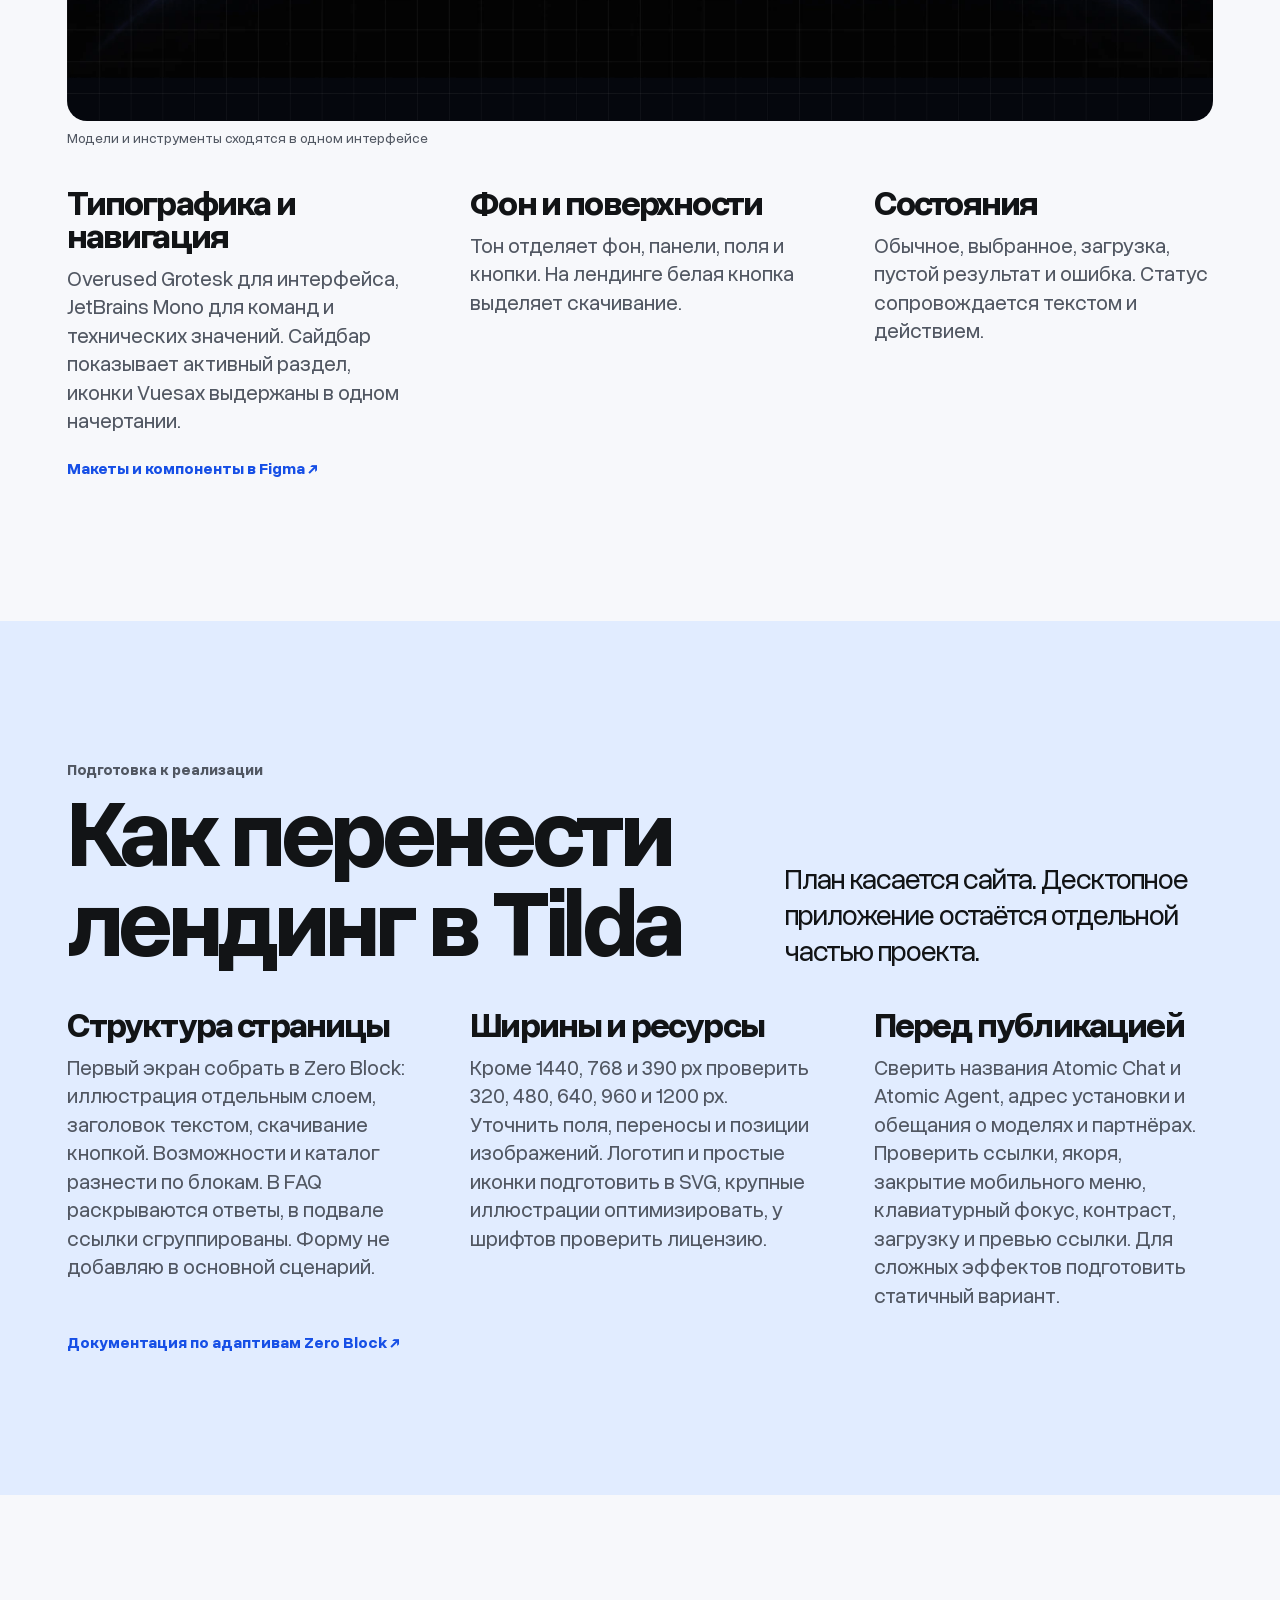
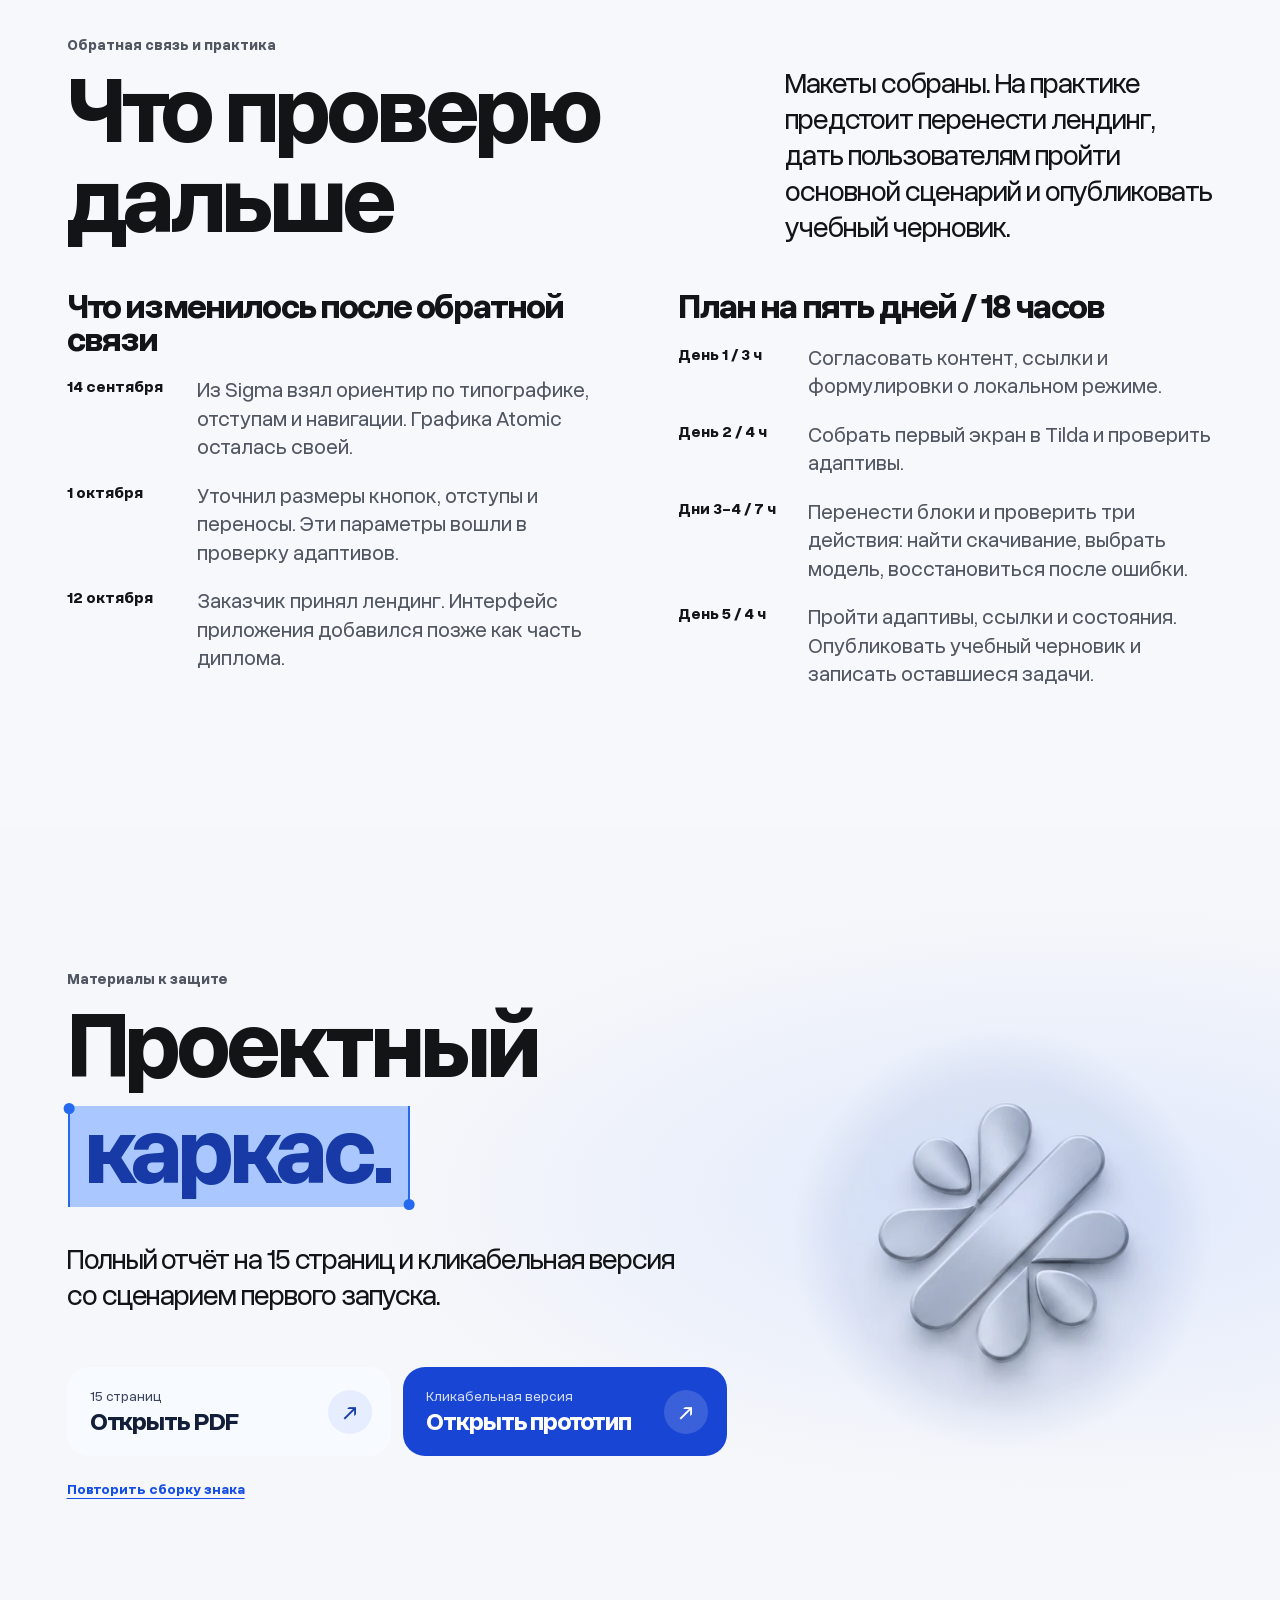
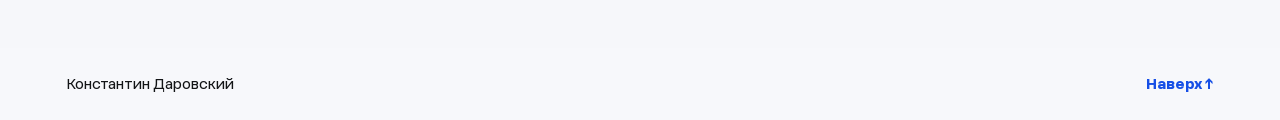
==== commit 4e9a18ee: "Publish Atomic Chat KT3" ====
--- a/index.html
+++ b/index.html
@@ -9,10 +9,10 @@
 <link rel="icon" href="media/icon.png" type="image/png">
 <link rel="stylesheet" href="story.css?v=4">
 <link rel="stylesheet" href="refine.css?v=5">
-<link rel="stylesheet" href="motion.css?v=2">
+<link rel="stylesheet" href="motion.css?v=3">
 <link rel="stylesheet" href="intro.css?v=2">
 <script src="story.js?v=5" defer></script>
-<script src="motion.js?v=2" defer></script>
+<script src="motion.js?v=3" defer></script>
 <script src="intro.js" defer></script>
 </head>
 <body>
@@ -118,24 +118,11 @@
     <figure class="system-image" id="model-map" data-assembly>
       <div class="model-window">
         <img src="media/concept.webp" width="1440" height="891" alt="Макет секции 1000+ Models available. Шесть моделей расположены вокруг знака Atomic Chat." loading="lazy">
+        <span class="model-cue" data-film-cue aria-hidden="true"></span>
         <button class="model-replay" type="button" data-replay="#model-map">Повторить сборку</button>
-        <div class="model-diagram" aria-hidden="true">
+        <div class="model-film" aria-hidden="true">
+          <video muted playsinline preload="none" src="media/model-convergence.mp4" tabindex="-1"></video>
           <p>1000+ Models available</p>
-          <svg viewBox="0 0 1440 891" preserveAspectRatio="none" class="model-lines">
-            <path pathLength="1" style="--delay:0ms" d="M326 257 C430 280 525 414 720 424"/>
-            <path pathLength="1" style="--delay:95ms" d="M469 412 C566 412 612 428 720 424"/>
-            <path pathLength="1" style="--delay:175ms" d="M282 626 C422 578 535 461 720 424"/>
-            <path pathLength="1" style="--delay:55ms" d="M1285 150 C1094 241 947 391 720 424"/>
-            <path pathLength="1" style="--delay:135ms" d="M1134 362 C978 366 866 424 720 424"/>
-            <path pathLength="1" style="--delay:225ms" d="M1100 586 C976 524 879 446 720 424"/>
-          </svg>
-          <span class="model-point" style="--x:22.64%;--y:28.85%;--delay:0ms">MiniMax</span>
-          <span class="model-point" style="--x:32.57%;--y:46.24%;--delay:95ms">Llama</span>
-          <span class="model-point" style="--x:19.58%;--y:70.26%;--delay:175ms">Kimi</span>
-          <span class="model-point" style="--x:89.24%;--y:16.84%;--delay:55ms">Claude</span>
-          <span class="model-point" style="--x:78.75%;--y:40.63%;--delay:135ms">Qwen</span>
-          <span class="model-point" style="--x:76.39%;--y:65.77%;--delay:225ms">DeepSeek</span>
-          <div class="model-core"><img src="media/atomic-mark.svg" alt=""></div>
         </div>
       </div>
       <figcaption>Модели и инструменты сходятся в одном интерфейсе</figcaption>
@@ -177,17 +164,8 @@
         <a class="end-action primary-action" href="prototype/"><span><small>Кликабельная версия</small><strong>Открыть прототип</strong></span><span class="action-arrow" aria-hidden="true">↗</span></a>
       </div>
       <div id="finale-assembly" class="finale-assembly" data-assembly aria-hidden="true">
-        <div class="mark-stage">
-          <div class="mark-tile">
-            <div class="mark-surface"></div>
-            <div class="mark-orbit"><svg viewBox="0 0 25 25" aria-hidden="true"><path d="M21.3388 17.8569C22.3003 18.8184 22.3003 20.3773 21.3388 21.3388C20.3773 22.3003 18.8184 22.3003 17.8569 21.3388L17.2778 20.7598C16.7046 20.1866 16.3826 19.4091 16.3826 18.5985C16.3826 17.9387 16.3837 17.5291 16.4088 17.2213C16.4325 16.9321 16.4702 16.8583 16.4754 16.8481C16.5571 16.6878 16.6876 16.5571 16.8479 16.4754C16.8581 16.4702 16.9321 16.4325 17.2213 16.4088C17.5291 16.3837 17.9387 16.3826 18.5985 16.3826C19.4091 16.3826 20.1864 16.7044 20.7595 17.2776C20.9295 17.4475 21.1228 17.6409 21.3388 17.8569Z"/><path d="M3.66119 3.66119C4.6227 2.69967 6.18163 2.69967 7.14315 3.66119L7.72222 4.24025C8.29541 4.81345 8.61743 5.59086 8.61743 6.40148C8.61743 7.06134 8.6163 7.47093 8.59116 7.77866C8.56753 8.06787 8.52979 8.14169 8.52458 8.15189C8.44287 8.31225 8.31244 8.44287 8.15208 8.52458C8.14187 8.52979 8.06787 8.56753 7.77866 8.59116C7.47093 8.6163 7.06134 8.61743 6.40148 8.61743C5.59086 8.61743 4.81345 8.29541 4.24025 7.72222L3.66119 7.14315C2.69967 6.18163 2.69967 4.6227 3.66119 3.66119Z"/><path d="M22.5379 10.0379C23.8977 10.0379 25 11.1402 25 12.5C25 13.8598 23.8977 14.9621 22.5379 14.9621H18.5985C17.3257 14.9621 16.6891 14.9621 16.203 15.2098C15.7754 15.4277 15.4277 15.7754 15.2098 16.203C14.9621 16.6891 14.9621 17.3257 14.9621 18.5985V22.5379C14.9621 23.8977 13.8598 25 12.5 25C11.1402 25 10.0379 23.8977 10.0379 22.5379C10.0379 21.3241 10.52 20.1601 11.3783 19.3019L19.3022 11.3781C20.1604 10.52 21.3243 10.0379 22.5379 10.0379Z"/><path d="M12.5 0C13.8598 0 14.9621 1.10233 14.9621 2.46212C14.9621 3.67586 14.48 4.83988 13.6217 5.69812L5.69812 13.6217C4.83988 14.48 3.67586 14.9621 2.46212 14.9621C1.10233 14.9621 0 13.8598 0 12.5C0 11.1402 1.10233 10.0379 2.46212 10.0379H6.40148C7.67432 10.0379 8.31085 10.0379 8.79702 9.79023C9.22463 9.57234 9.57234 9.22463 9.79023 8.79702C10.0379 8.31085 10.0379 7.67433 10.0379 6.40148V2.46212C10.0379 1.10233 11.1402 0 12.5 0Z"/><path d="M17.8569 3.66119C18.8184 2.69967 20.3773 2.69967 21.3388 3.66119C22.3003 4.6227 22.3003 6.18163 21.3388 7.14315L7.14311 21.3389C6.18159 22.3004 4.62267 22.3004 3.66115 21.3389C2.69963 20.3773 2.69963 18.8184 3.66115 17.8569L17.8569 3.66119Z"/></svg></div>
-            <div class="mark-reflection"></div>
-          </div>
-        </div>
-        <div class="finale-notification">
-          <span class="finale-app"><img src="media/atomic-mark.svg" width="20" height="20" alt=""></span>
-          <span><strong>Atomic Chat</strong><span>Ответ готов</span></span>
-        </div>
+        <img class="finale-still" src="media/atomic-assembly.webp" width="512" height="512" alt="" loading="lazy">
+        <video class="finale-film" muted playsinline preload="none" src="media/atomic-assembly.mp4" tabindex="-1"></video>
       </div>
       <button class="finale-replay" type="button" data-replay="#finale-assembly">Повторить сборку знака</button>
     </div>
--- a/motion.css
+++ b/motion.css
@@ -1,20 +1,16 @@
 .model-window{position:relative;isolation:isolate;overflow:hidden;border-radius:clamp(10px,1.6vw,20px);background:#05070d;aspect-ratio:1440/891}
 .model-window>img{width:100%;height:100%;object-fit:contain}
-.model-diagram{position:absolute;inset:0;opacity:0;pointer-events:none;background:#05070d;color:#edf3ff}
-.model-diagram p{position:absolute;top:9%;left:0;width:100%;text-align:center;font-size:clamp(14px,3.5vw,49px);font-weight:700;letter-spacing:-.04em}
-.model-lines{position:absolute;inset:0;width:100%;height:100%;fill:none;stroke:#83a6ff;stroke-width:2.5}
-.model-lines path{stroke-dasharray:1;stroke-dashoffset:1}
-.model-point{position:absolute;left:var(--x);top:var(--y);translate:-50% -50%;font-size:clamp(7px,1.4vw,20px);white-space:nowrap;color:#e0eaff;background:#111b31;padding:.36em .6em;border-radius:.55em}
-.model-core{position:absolute;left:50%;top:47.59%;translate:-50% -50%;width:8%;aspect-ratio:1;display:grid;place-items:center;background:#101d35;border:1px solid #567bc6;border-radius:24%}
-.model-core img{width:68%}
-.model-window.is-playing .model-diagram{animation:diagram 1.95s var(--ease) both}
-.model-window.is-playing .model-lines path{animation:draw-route .83s var(--ease) calc(.15s + var(--delay)) both}
-.model-window.is-playing .model-point{animation:node-in .54s var(--ease) var(--delay) both}
-.model-window.is-playing .model-core{animation:core-in .65s var(--ease) .67s both}
-@keyframes diagram{0%{opacity:0}10%,63%{opacity:1}100%{opacity:0}}
-@keyframes draw-route{to{stroke-dashoffset:0}}
-@keyframes node-in{from{opacity:0;transform:translateY(10px) scale(.94)}to{opacity:1;transform:none}}
-@keyframes core-in{0%{opacity:.33;transform:scale(.92)}72%{opacity:1;transform:scale(1.075)}100%{opacity:1;transform:none}}
+.model-cue{position:absolute;top:47.5%;left:50%;width:1px;height:1px;pointer-events:none}
+.model-film{
+  position:absolute;inset:0;display:grid;place-items:center;pointer-events:none;
+  background:#02040a;color:#fff;opacity:0;transition:opacity .48s var(--ease)
+}
+.model-film video{width:100%;height:100%;object-fit:cover}
+.model-film p{
+  position:absolute;top:17%;margin:0;font-size:clamp(14px,2.7vw,38px);
+  line-height:1.05;letter-spacing:-.045em;font-weight:700;text-align:center
+}
+#model-map.is-playing .model-film{opacity:1;transition-duration:.24s}
 .model-replay{position:absolute;top:12px;right:12px;z-index:2;background:#17233be8;color:#eef3ff;padding:7px 12px;border:0;border-radius:999px;cursor:pointer;font:inherit;font-size:clamp(10px,1.24vw,14px)}
 .model-replay:hover{background:#263b62}
 .finale-replay{font:inherit;font-size:14px;color:var(--blue);font-weight:700;background:none;border:0;padding:8px 0;text-decoration:underline;text-underline-offset:4px;cursor:pointer}
@@ -23,49 +19,16 @@
 .end{background:radial-gradient(ellipse at 83% 45%,#e0e9fc,transparent 47%),#f6f7fa}
 .finale-layout{display:grid;grid-template-columns:minmax(0,1fr) minmax(240px,.64fr);gap:0 clamp(24px,5vw,80px);align-items:start}
 .finale-layout>:not(.finale-assembly){grid-column:1}
-.finale-assembly{grid-column:2;grid-row:1/span 5;align-self:center;justify-self:center;width:min(100%,396px);display:grid;justify-items:center;gap:28px}
-.mark-stage{width:100%;display:grid;place-items:center;perspective:720px}
-.mark-tile{position:relative;isolation:isolate;width:70%;aspect-ratio:1;border-radius:25%;display:grid;place-items:center}
-.mark-surface{
-  position:absolute;inset:0;border-radius:inherit;
-  background:radial-gradient(at 10% 0%,#8294b6,transparent 61%),linear-gradient(149deg,#374a6a 13%,#182947 58%,#0e1b33 100%);
-  box-shadow:inset 0 1px 2px #eff5ffcd,inset 0 -2px 5px #050a1590,0 1px 4px #1a2a5238,0 19px 35px -13px #152b5c70;
+.finale-assembly{
+  grid-column:2;grid-row:1/span 5;align-self:center;justify-self:center;
+  width:min(100%,420px);aspect-ratio:1;position:relative;
+  mask-image:radial-gradient(ellipse closest-side,#000 76%,transparent 100%);
+  mix-blend-mode:multiply
 }
-.mark-orbit{position:absolute;inset:0;display:grid;place-items:center}
-.mark-orbit svg{width:47%;fill:#f3f7ff;overflow:visible;filter:drop-shadow(0 3px 8px #b6ceff4d)}
-.mark-orbit path{transform-box:fill-box;transform-origin:center;--dx:95%;--dy:105%;--turn:24deg;--part-delay:80ms}
-.mark-orbit path:nth-of-type(2){--dx:-155%;--dy:-81%;--turn:-28deg;--part-delay:120ms}
-.mark-orbit path:nth-of-type(3){--dx:52%;--dy:9%;--turn:15deg;--part-delay:160ms}
-.mark-orbit path:nth-of-type(4){--dx:-45%;--dy:-12%;--turn:-15deg;--part-delay:200ms}
-.mark-orbit path:nth-of-type(5){--dx:0%;--dy:28%;--turn:-14deg;--part-delay:270ms}
-.mark-reflection{position:absolute;inset:0;border-radius:inherit;overflow:hidden;pointer-events:none}
-.mark-reflection::after{content:"";position:absolute;inset:-25%;opacity:0;background:linear-gradient(112deg,transparent 32%,#d6e6ff10 43%,#f1f7ff75 50%,#d6e6ff12 60%,transparent 70%)}
-.finale-notification{
-  display:flex;align-items:center;gap:12px;width:min(100%,298px);padding:11px 15px 11px 12px;
-  border-radius:22px;color:#1d1d1f;background:#f8fafe;
-  box-shadow:inset 0 1px 1px #fff,inset 0 -1px 2px #576a9829,0 0 0 1px #252e450d,0 10px 26px #2a416f19;
-  font-family:-apple-system,BlinkMacSystemFont,system-ui,sans-serif;font-size:14px;line-height:1.3;
-}
-@supports (backdrop-filter:blur(1px)){
-  .finale-notification{background:#ffffff96;backdrop-filter:blur(16px) saturate(160%)}
-}
-.finale-app{display:grid;place-items:center;flex:none;width:36px;height:36px;border-radius:9px;background:linear-gradient(145deg,#536d99,#142546)}
-.finale-app img{width:19px}
-.finale-notification strong{display:block;font-size:13px;font-weight:650}
-.finale-notification strong+span{color:#444b58}
-@media(prefers-reduced-motion:no-preference){
-  .finale-assembly[data-pending]>div{visibility:hidden}
-}
-.finale-assembly.is-playing .mark-tile{animation:turn-tile 1.26s var(--ease) both}
-.finale-assembly.is-playing .mark-surface{animation:form-surface .83s var(--ease) .19s both}
-.finale-assembly.is-playing path{animation:assemble-mark .80s var(--ease) var(--part-delay) both}
-.finale-assembly.is-playing .mark-reflection::after{animation:tile-reflection .73s ease-in-out .83s both}
-.finale-assembly.is-playing .finale-notification{animation:answer-banner .53s var(--ease) 1.14s both}
-@keyframes turn-tile{0%{transform:translateY(18px) rotateX(14deg) rotateY(-20deg) scale(.87)}74%{transform:translateY(-2px) rotateX(-1deg) rotateY(2deg) scale(1.014)}100%{transform:none}}
-@keyframes form-surface{0%{opacity:0;transform:scale(.79)}35%{opacity:.82}100%{opacity:1;transform:none}}
-@keyframes assemble-mark{0%{opacity:0;transform:translate(var(--dx),var(--dy)) rotate(var(--turn)) scale(.73)}34%{opacity:1}100%{opacity:1;transform:none}}
-@keyframes tile-reflection{0%{opacity:0;transform:translateX(-70%)}32%,63%{opacity:1}100%{opacity:0;transform:translateX(70%)}}
-@keyframes answer-banner{0%{opacity:0;transform:translateY(-18px) scale(.94)}74%{opacity:1;transform:translateY(2px) scale(1.01)}100%{opacity:1;transform:none}}
+.finale-still,.finale-film{position:absolute;inset:0;width:100%;height:100%;object-fit:contain}
+.finale-film{opacity:0;transition:opacity .22s ease;pointer-events:none}
+.finale-assembly.is-playing .finale-film{opacity:1}
+.finale-assembly[data-pending] .finale-still{opacity:0}
 .finale-replay{justify-self:start;margin-top:16px}
 .end mark{padding:0 .21em .085em .16em}
 .end mark::before{inset:-2% 0 -2%}
@@ -87,11 +50,11 @@
 
 @media(max-width:760px){
   .finale-layout{grid-template-columns:minmax(0,1fr)}
-  .finale-assembly{grid-column:1;grid-row:auto;width:min(100%,320px);margin-top:42px;gap:22px}
+  .finale-assembly{grid-column:1;grid-row:auto;width:min(100%,320px);margin-top:24px}
   .finale-replay{justify-self:center}
 }
 @media(max-width:650px){
   .end h2{font-size:clamp(39px,13vw,72px)}
   .model-replay{top:auto;bottom:8px;right:8px}
 }
-@media(prefers-reduced-motion:reduce){.model-diagram,.model-replay,.finale-replay{display:none}}
+@media(prefers-reduced-motion:reduce){.model-film,.model-replay,.finale-film,.finale-replay{display:none}.finale-assembly[data-pending] .finale-still{opacity:1}}
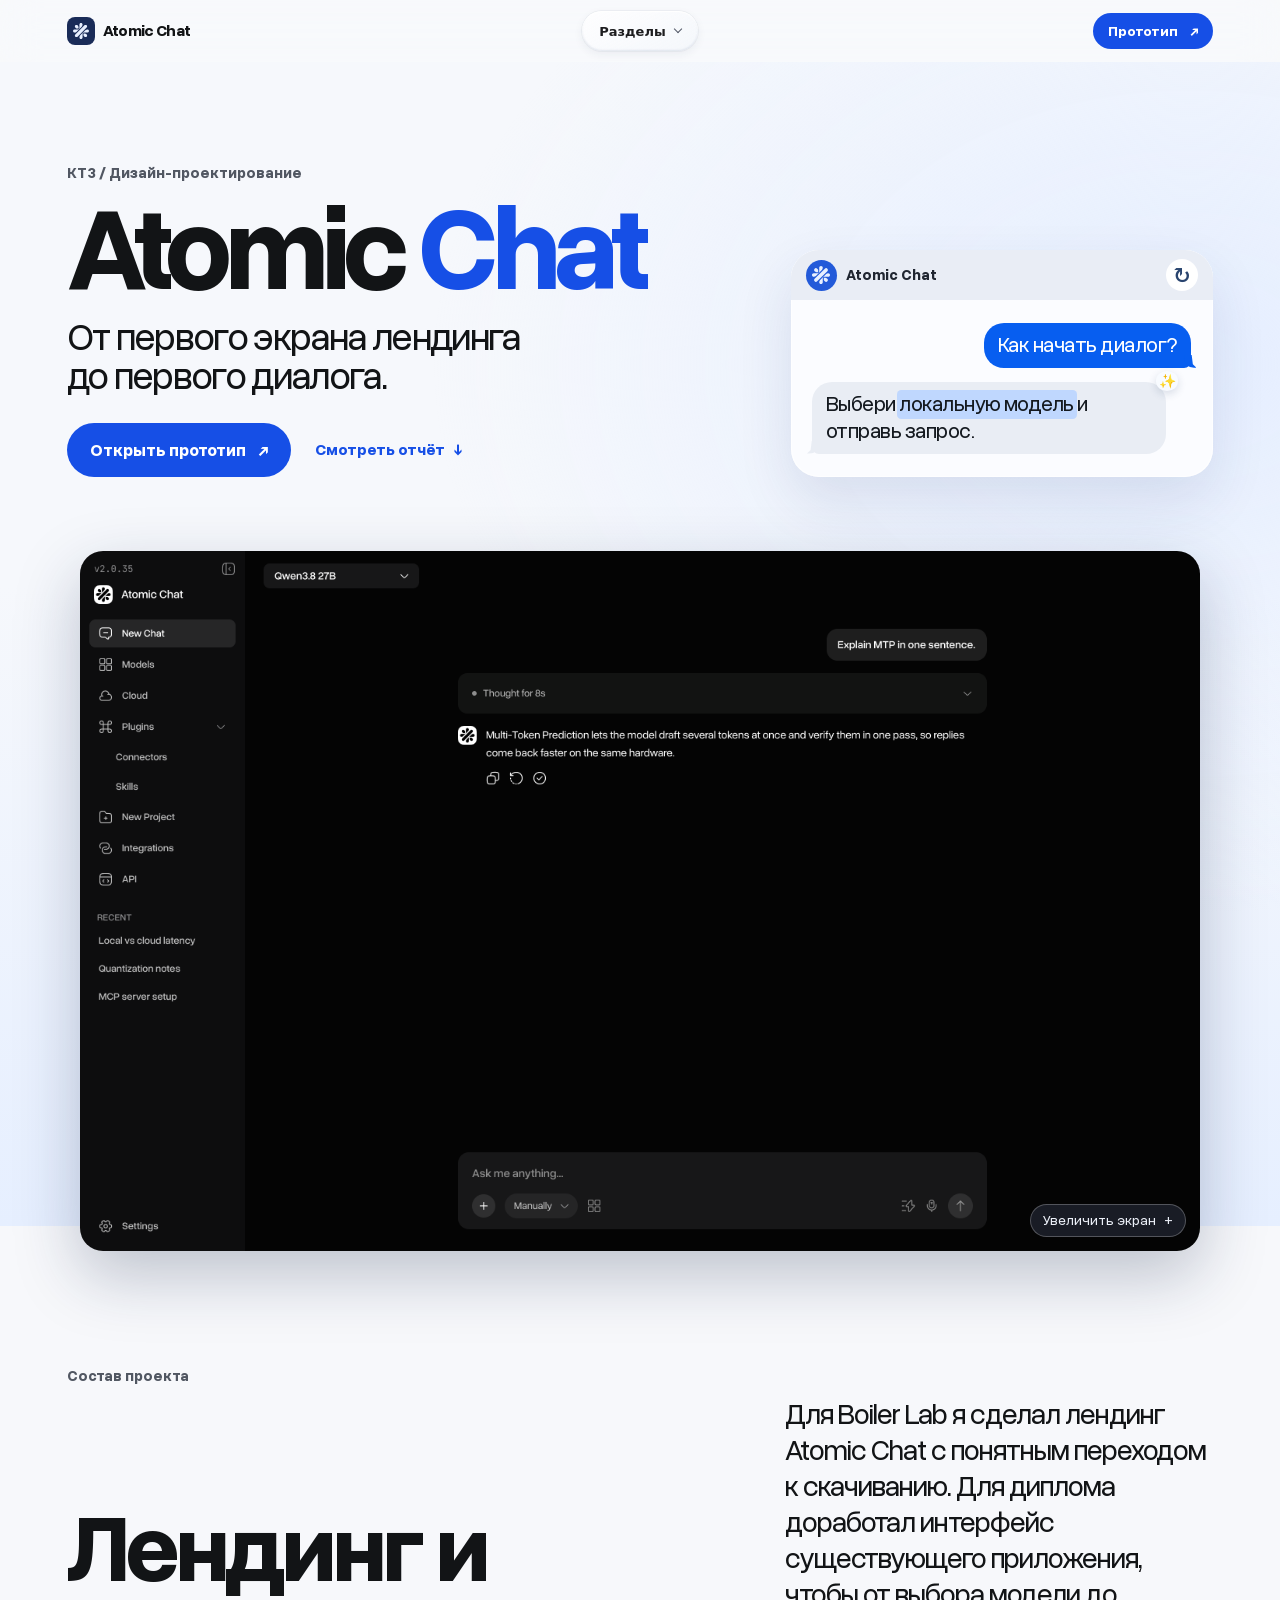
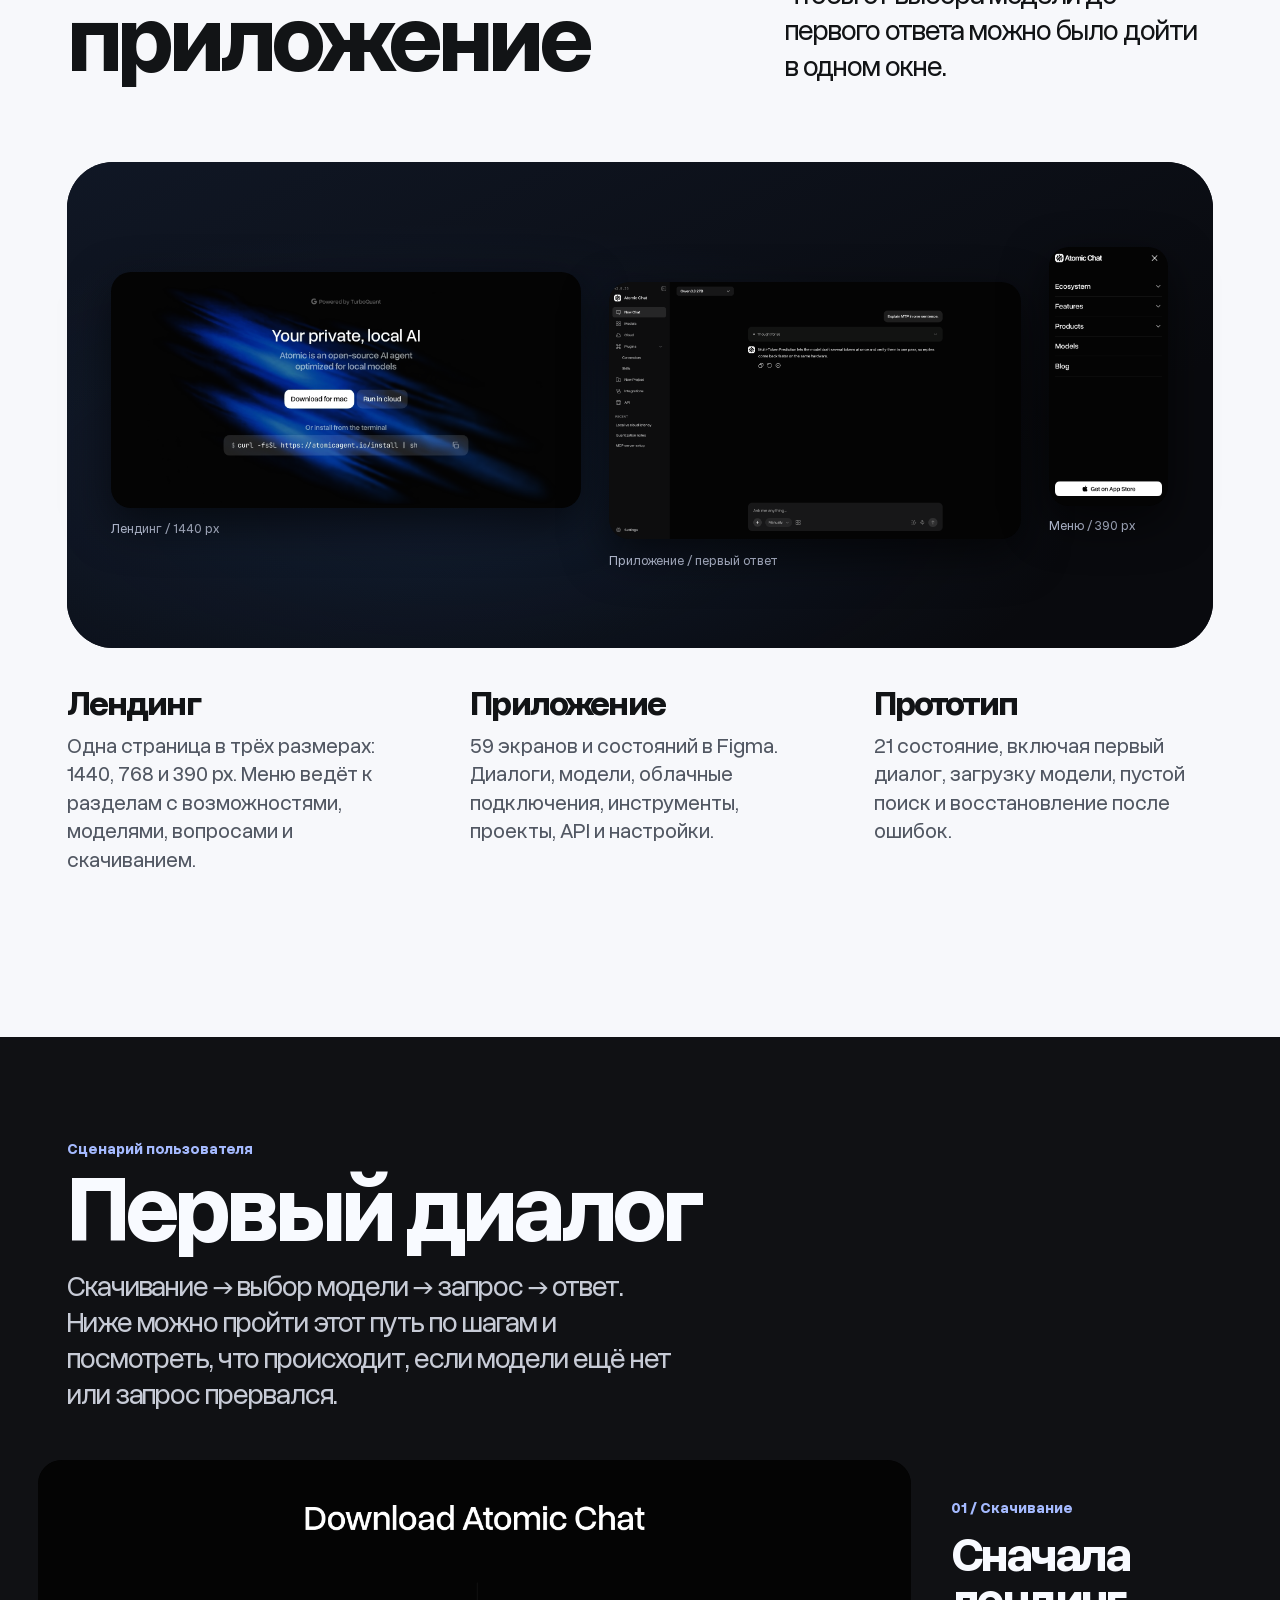
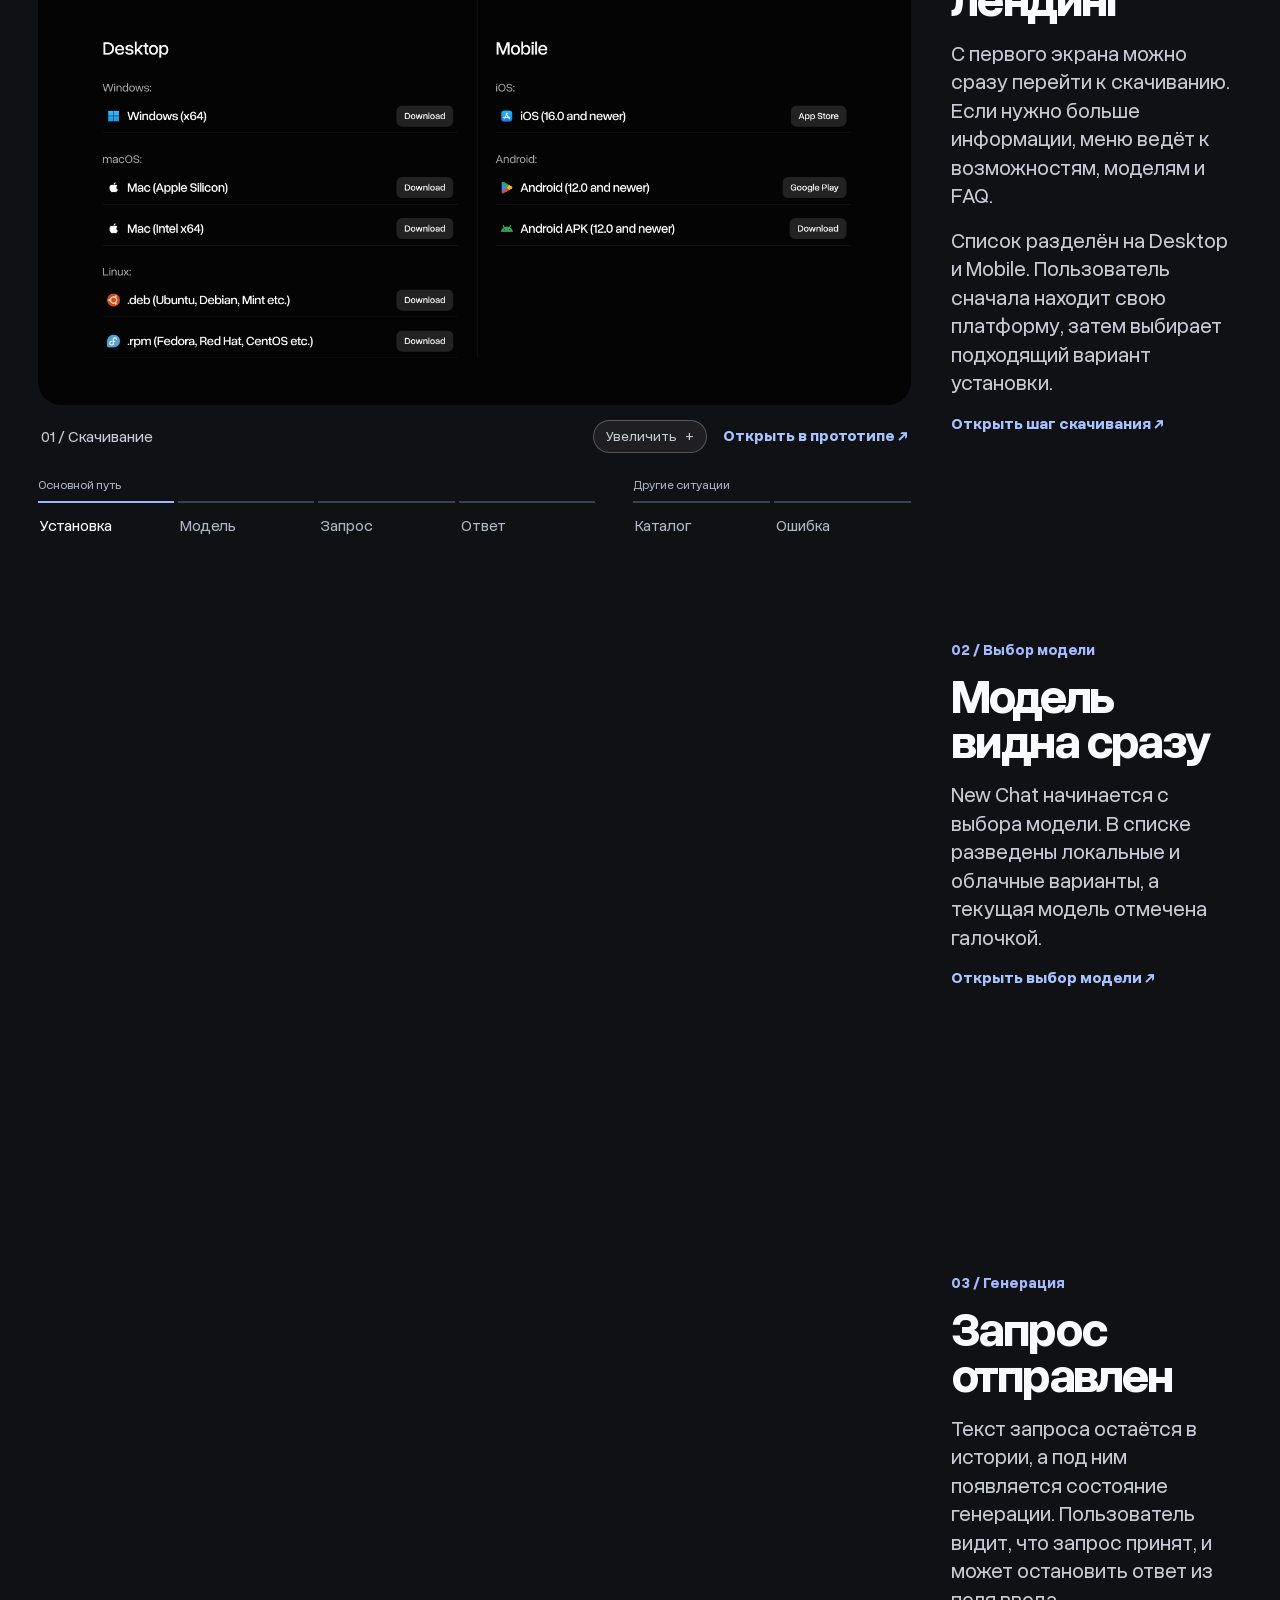
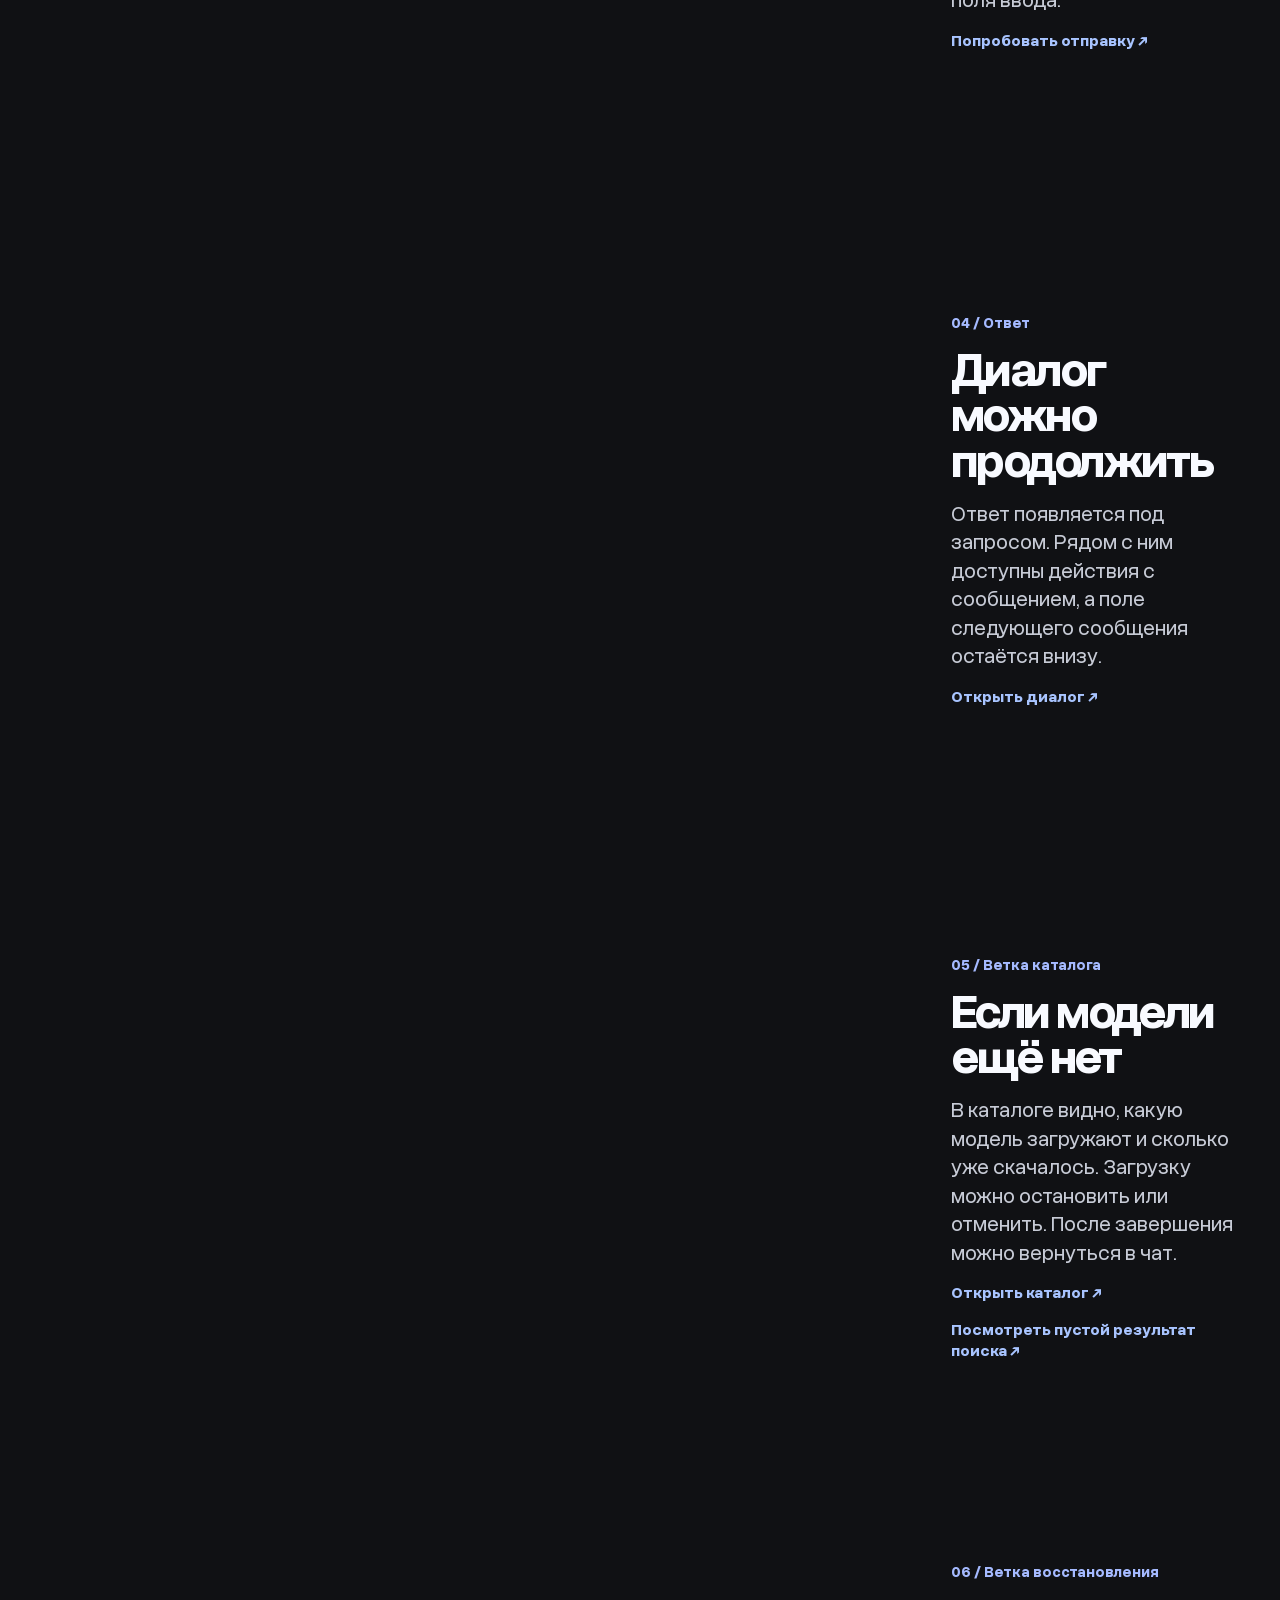
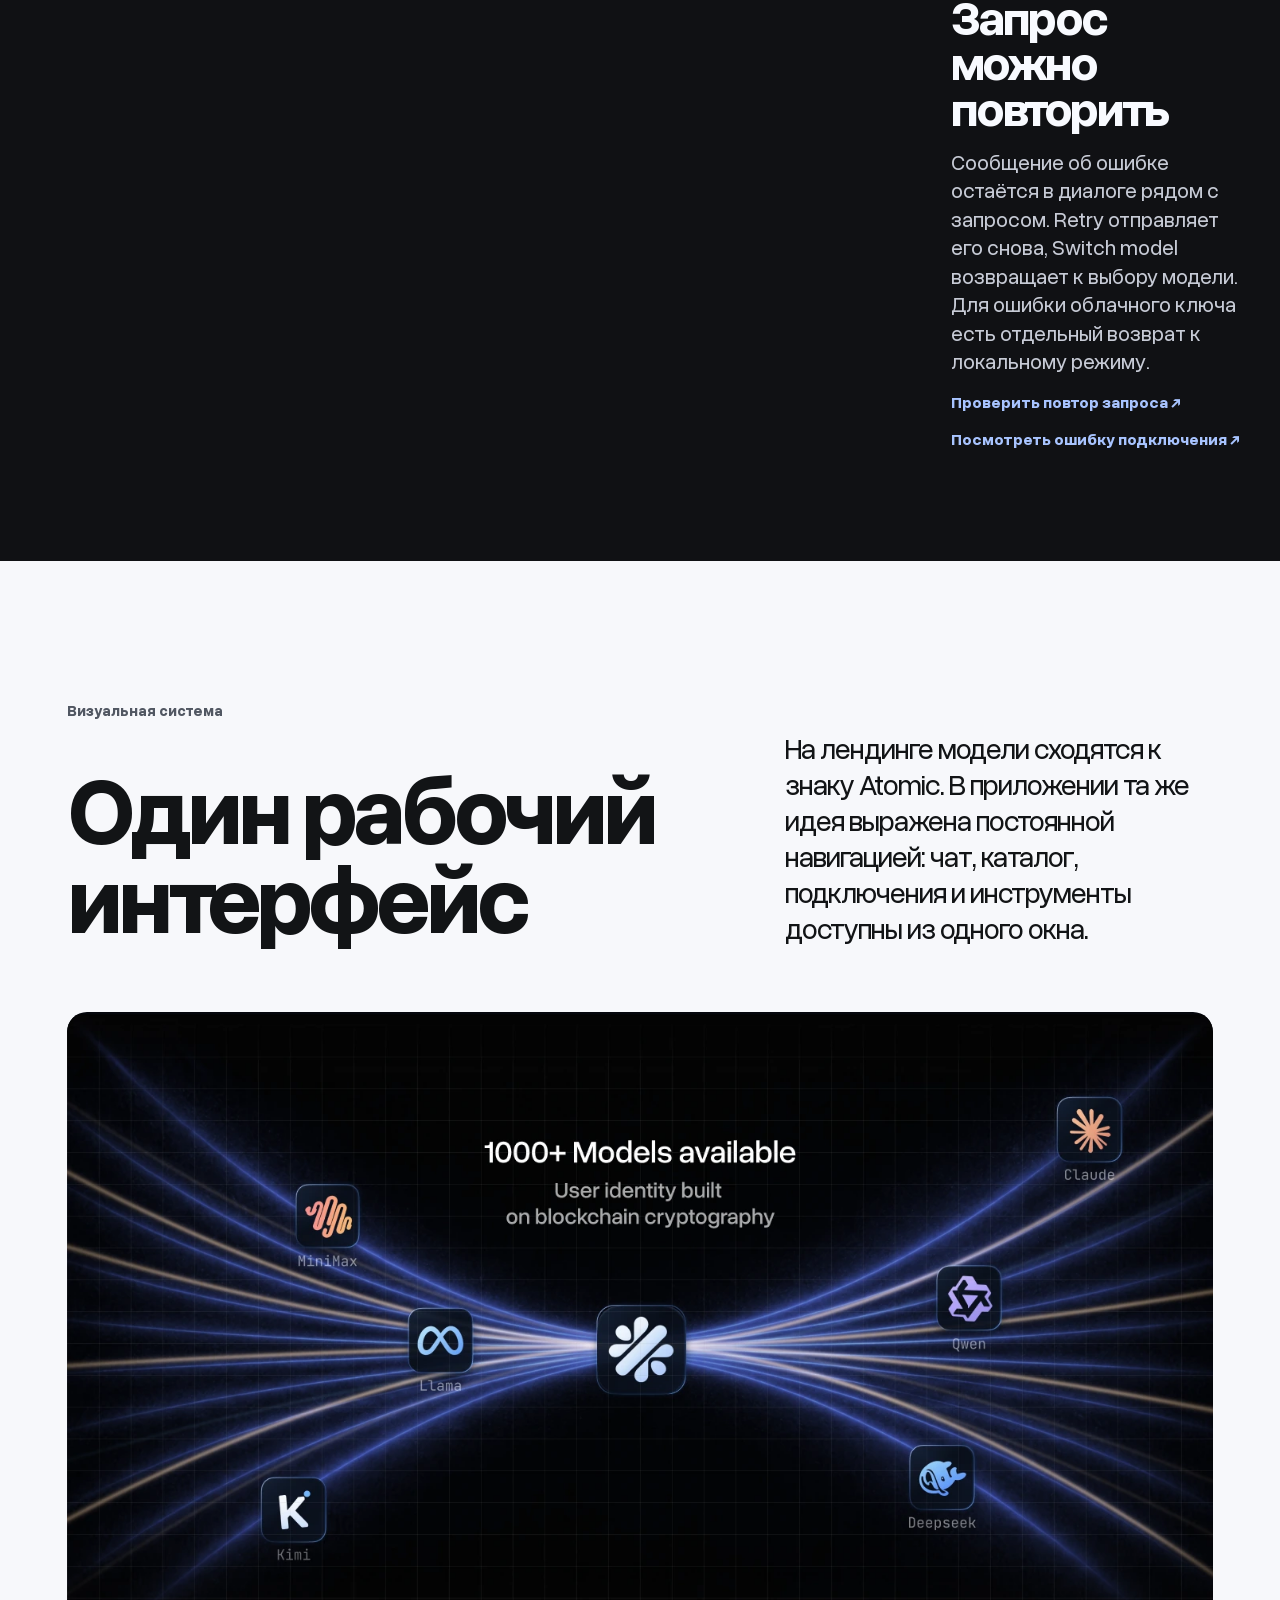
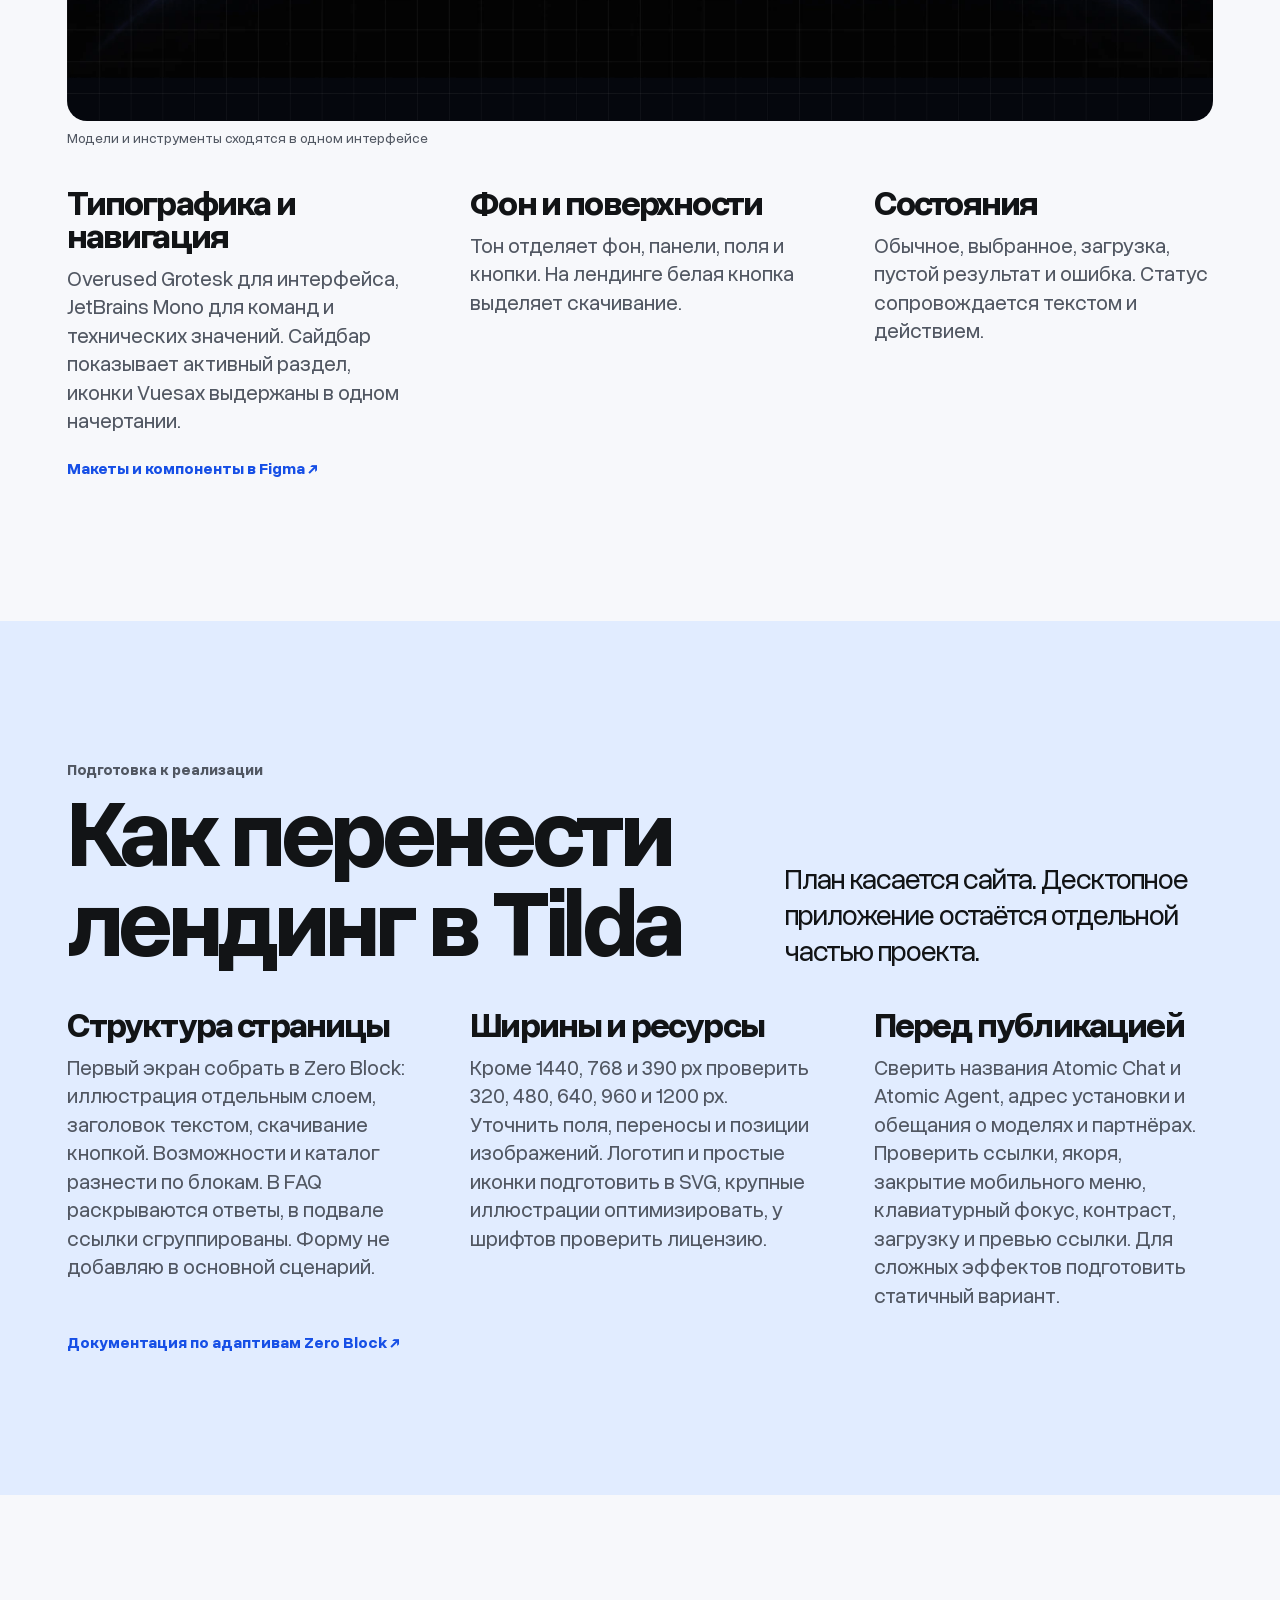
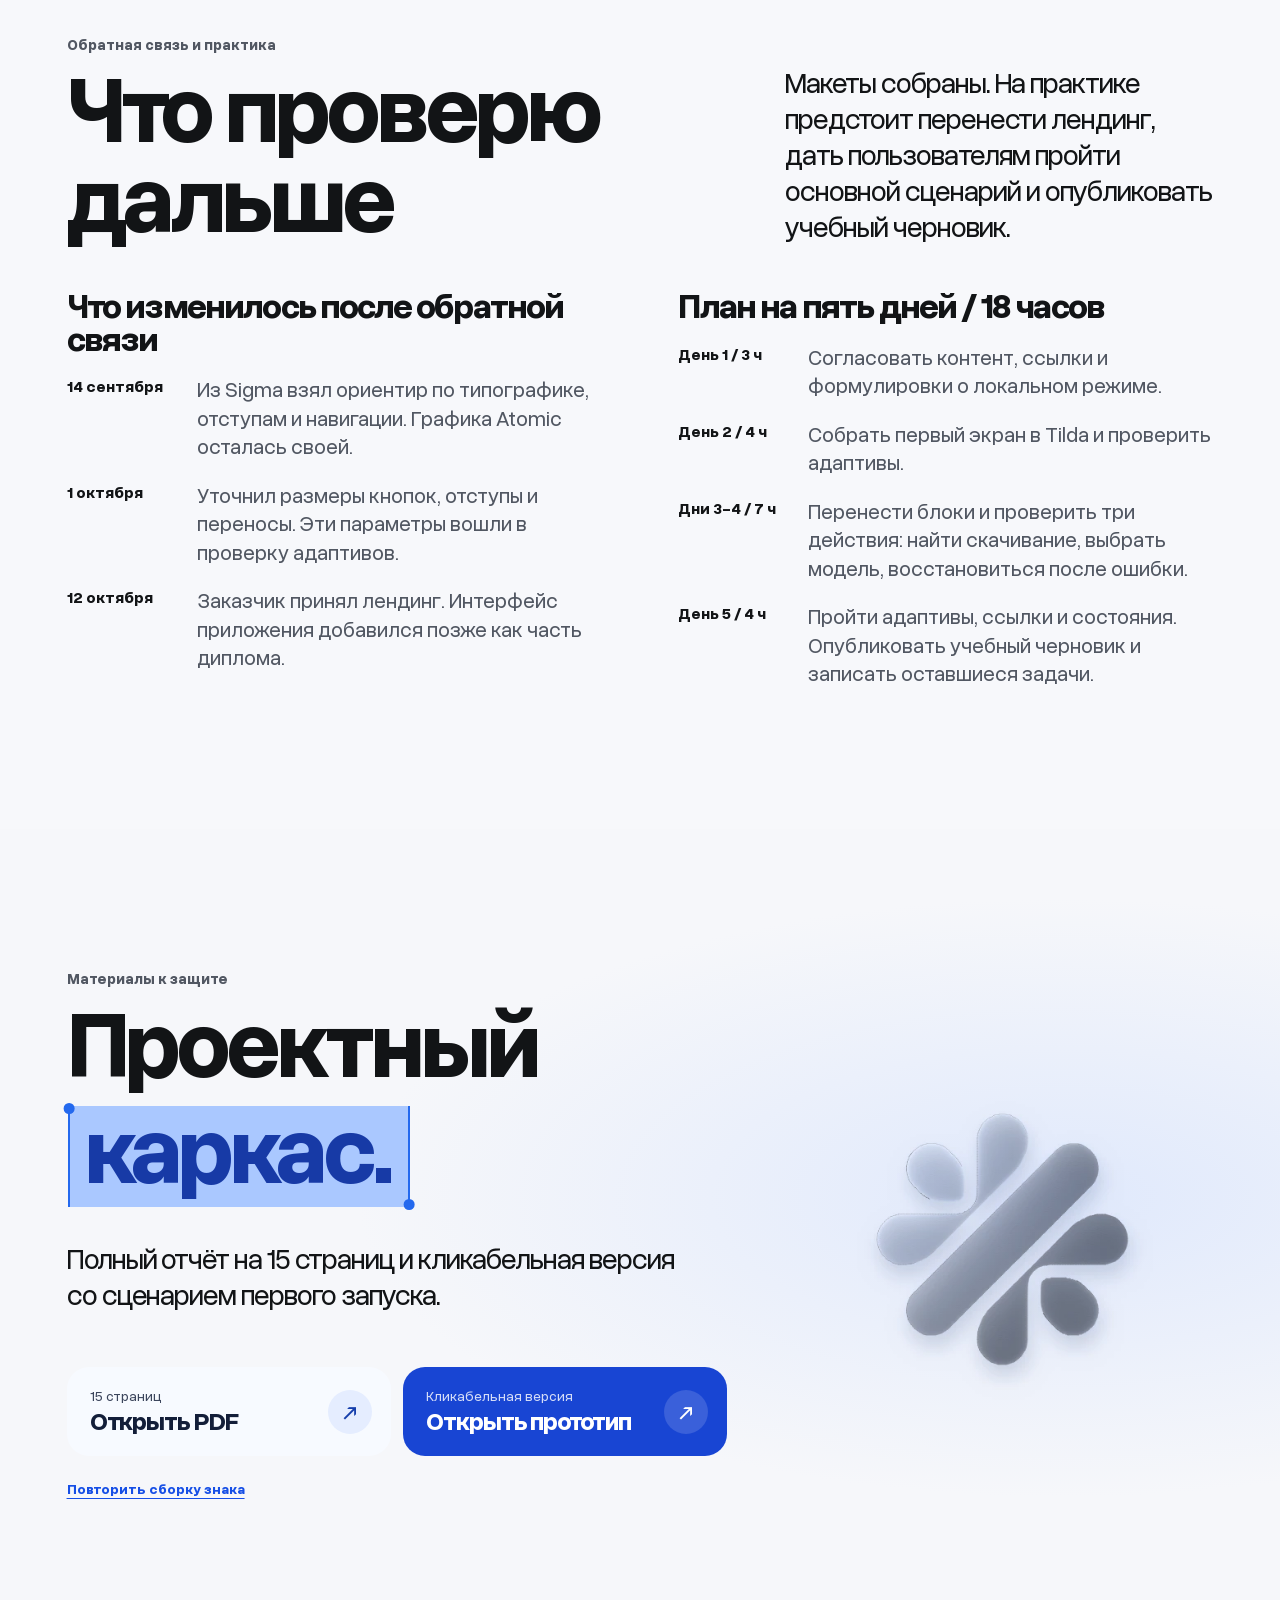
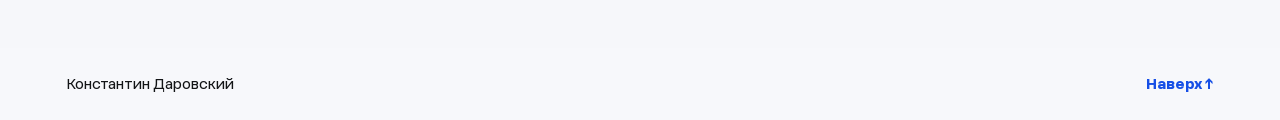
==== commit 0441bbb6: "Publish Atomic Chat KT3" ====
--- a/index.html
+++ b/index.html
@@ -9,10 +9,10 @@
 <link rel="icon" href="media/icon.png" type="image/png">
 <link rel="stylesheet" href="story.css?v=4">
 <link rel="stylesheet" href="refine.css?v=5">
-<link rel="stylesheet" href="motion.css?v=3">
+<link rel="stylesheet" href="motion.css?v=4">
 <link rel="stylesheet" href="intro.css?v=2">
 <script src="story.js?v=5" defer></script>
-<script src="motion.js?v=3" defer></script>
+<script src="motion.js?v=4" defer></script>
 <script src="intro.js" defer></script>
 </head>
 <body>
@@ -115,15 +115,9 @@
 
   <section class="wrap section system" id="system">
     <div class="lead reveal"><p class="meta">Визуальная система</p><h2>Один рабочий<br>интерфейс</h2><p>На лендинге модели сходятся к знаку Atomic. В приложении та же идея выражена постоянной навигацией: чат, каталог, подключения и инструменты доступны из одного окна.</p></div>
-    <figure class="system-image" id="model-map" data-assembly>
+    <figure class="system-image" id="model-map">
       <div class="model-window">
         <img src="media/concept.webp" width="1440" height="891" alt="Макет секции 1000+ Models available. Шесть моделей расположены вокруг знака Atomic Chat." loading="lazy">
-        <span class="model-cue" data-film-cue aria-hidden="true"></span>
-        <button class="model-replay" type="button" data-replay="#model-map">Повторить сборку</button>
-        <div class="model-film" aria-hidden="true">
-          <video muted playsinline preload="none" src="media/model-convergence.mp4" tabindex="-1"></video>
-          <p>1000+ Models available</p>
-        </div>
       </div>
       <figcaption>Модели и инструменты сходятся в одном интерфейсе</figcaption>
     </figure>
@@ -163,11 +157,11 @@
         <a class="end-action" href="atomic-kt3.pdf" target="_blank" rel="noopener"><span><small>15 страниц</small><strong>Открыть PDF</strong></span><span class="action-arrow" aria-hidden="true">↗</span></a>
         <a class="end-action primary-action" href="prototype/"><span><small>Кликабельная версия</small><strong>Открыть прототип</strong></span><span class="action-arrow" aria-hidden="true">↗</span></a>
       </div>
-      <div id="finale-assembly" class="finale-assembly" data-assembly aria-hidden="true">
-        <img class="finale-still" src="media/atomic-assembly.webp" width="512" height="512" alt="" loading="lazy">
-        <video class="finale-film" muted playsinline preload="none" src="media/atomic-assembly.mp4" tabindex="-1"></video>
+      <div class="finale-assembly" aria-hidden="true">
+        <img class="finale-still" src="media/atomic-spin.webp" width="512" height="512" alt="" loading="lazy">
+        <video class="finale-film" muted playsinline preload="none" src="media/atomic-spin.mp4" tabindex="-1"></video>
       </div>
-      <button class="finale-replay" type="button" data-replay="#finale-assembly">Повторить сборку знака</button>
+      <button class="finale-replay" type="button">Повторить сборку знака</button>
     </div>
   </section>
 </main>
--- a/motion.css
+++ b/motion.css
@@ -1,20 +1,7 @@
 .model-window{position:relative;isolation:isolate;overflow:hidden;border-radius:clamp(10px,1.6vw,20px);background:#05070d;aspect-ratio:1440/891}
 .model-window>img{width:100%;height:100%;object-fit:contain}
-.model-cue{position:absolute;top:47.5%;left:50%;width:1px;height:1px;pointer-events:none}
-.model-film{
-  position:absolute;inset:0;display:grid;place-items:center;pointer-events:none;
-  background:#02040a;color:#fff;opacity:0;transition:opacity .48s var(--ease)
-}
-.model-film video{width:100%;height:100%;object-fit:cover}
-.model-film p{
-  position:absolute;top:17%;margin:0;font-size:clamp(14px,2.7vw,38px);
-  line-height:1.05;letter-spacing:-.045em;font-weight:700;text-align:center
-}
-#model-map.is-playing .model-film{opacity:1;transition-duration:.24s}
-.model-replay{position:absolute;top:12px;right:12px;z-index:2;background:#17233be8;color:#eef3ff;padding:7px 12px;border:0;border-radius:999px;cursor:pointer;font:inherit;font-size:clamp(10px,1.24vw,14px)}
-.model-replay:hover{background:#263b62}
 .finale-replay{font:inherit;font-size:14px;color:var(--blue);font-weight:700;background:none;border:0;padding:8px 0;text-decoration:underline;text-underline-offset:4px;cursor:pointer}
-.model-replay:focus-visible,.finale-replay:focus-visible{outline:2px solid #8aaeff;outline-offset:4px}
+.finale-replay:focus-visible{outline:2px solid #8aaeff;outline-offset:4px}
 
 .end{background:radial-gradient(ellipse at 83% 45%,#e0e9fc,transparent 47%),#f6f7fa}
 .finale-layout{display:grid;grid-template-columns:minmax(0,1fr) minmax(240px,.64fr);gap:0 clamp(24px,5vw,80px);align-items:start}
@@ -28,7 +15,7 @@
 .finale-still,.finale-film{position:absolute;inset:0;width:100%;height:100%;object-fit:contain}
 .finale-film{opacity:0;transition:opacity .22s ease;pointer-events:none}
 .finale-assembly.is-playing .finale-film{opacity:1}
-.finale-assembly[data-pending] .finale-still{opacity:0}
+.finale-assembly.is-playing .finale-still,.finale-assembly[data-pending] .finale-still{opacity:0}
 .finale-replay{justify-self:start;margin-top:16px}
 .end mark{padding:0 .21em .085em .16em}
 .end mark::before{inset:-2% 0 -2%}
@@ -55,6 +42,5 @@
 }
 @media(max-width:650px){
   .end h2{font-size:clamp(39px,13vw,72px)}
-  .model-replay{top:auto;bottom:8px;right:8px}
 }
-@media(prefers-reduced-motion:reduce){.model-film,.model-replay,.finale-film,.finale-replay{display:none}.finale-assembly[data-pending] .finale-still{opacity:1}}
+@media(prefers-reduced-motion:reduce){.finale-film,.finale-replay{display:none}.finale-assembly[data-pending] .finale-still{opacity:1}}
